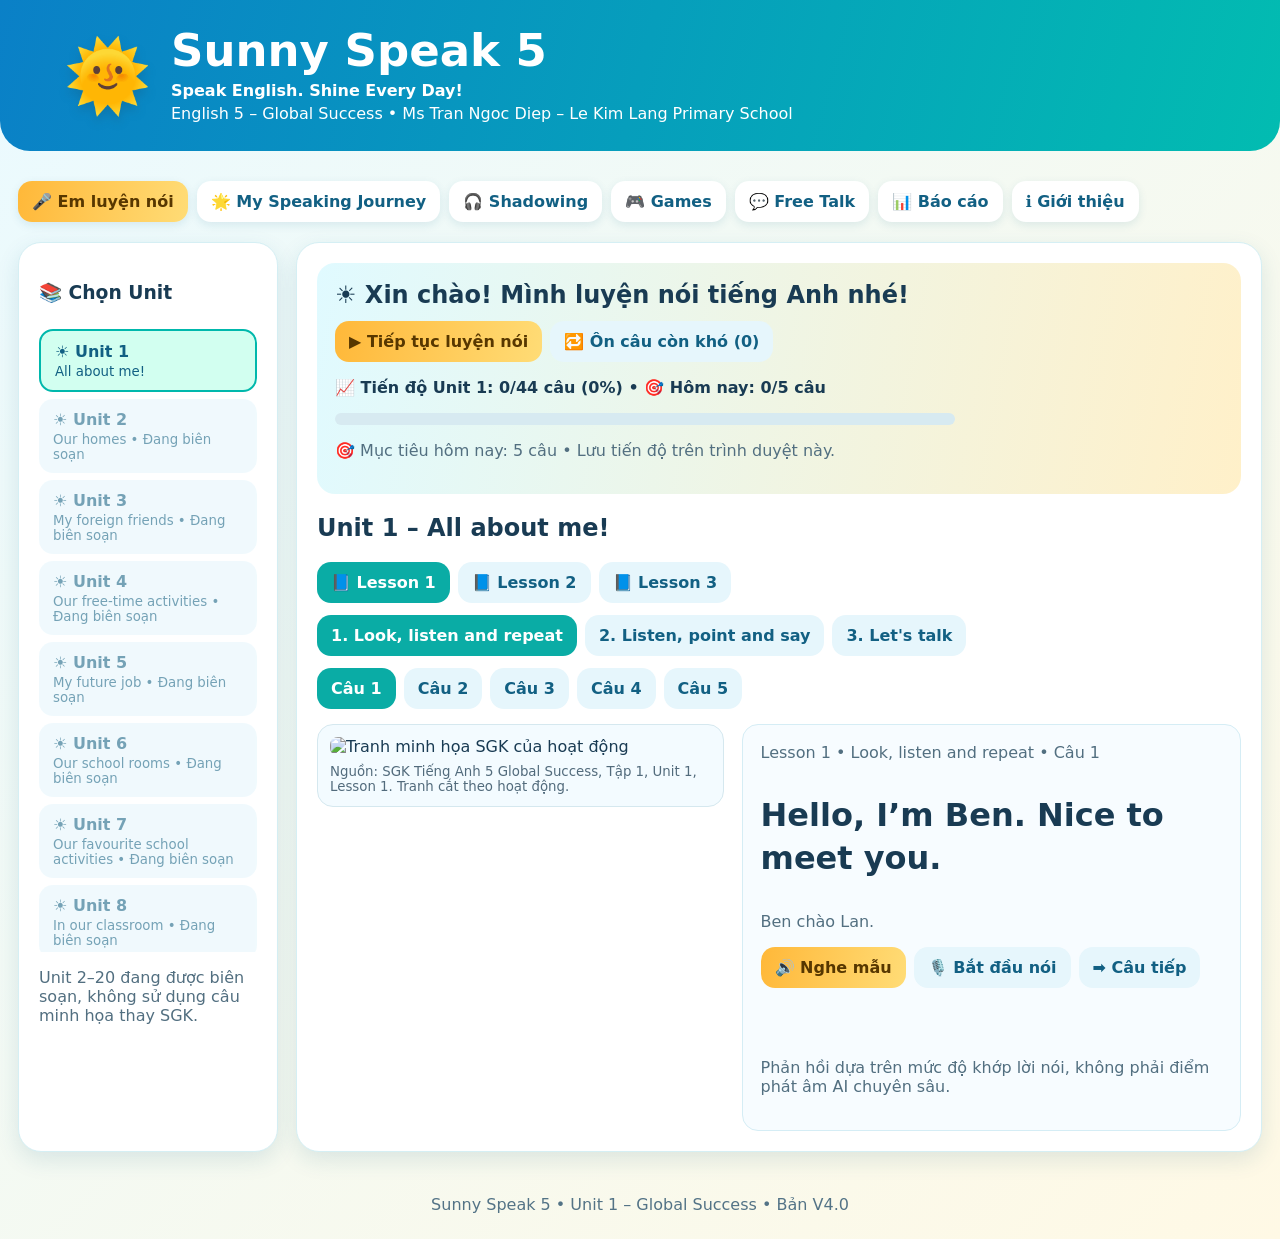
==== index.html @ aa247ea3 "Add files via upload" ====
<!doctype html><html lang="vi"><head><meta charset="utf-8"><meta name="viewport" content="width=device-width,initial-scale=1"><title>Sunny Speak 5 | Global Success – Unit 1</title><style>
:root{--navy:#103c63;--blue:#0d89c8;--teal:#0bbcae;--yellow:#ffca4d}*{box-sizing:border-box}body{margin:0;font:16px system-ui,'Segoe UI',sans-serif;color:#193b53;background:linear-gradient(135deg,#eafaff,#fff9e5)}header{background:linear-gradient(105deg,#0a80c7,#02bcb1);color:white;padding:24px max(20px,5vw);display:flex;align-items:center;gap:20px;border-radius:0 0 30px 30px}header h1{font-size:clamp(27px,4vw,45px);margin:0}header p{margin:4px 0}.sun{font-size:70px;filter:drop-shadow(0 6px 5px #12618b66)}.wrap{max-width:1360px;margin:auto;padding:18px}nav{display:flex;flex-wrap:wrap;gap:9px;margin:12px 0 20px}button{border:0;cursor:pointer;font:inherit;font-weight:700;border-radius:14px;padding:11px 14px;background:#e6f6fc;color:#126083}button:hover{filter:brightness(.96)}button:focus-visible{outline:3px solid #ffb72c}nav button{background:white;box-shadow:0 3px 10px #13688d1c}button.active,.primary{background:linear-gradient(100deg,#ffb839,#ffdc76);color:#573700}.layout{display:grid;grid-template-columns:260px minmax(0,1fr);gap:18px}.card{background:#fff;border:1px solid #d5eff4;border-radius:23px;padding:20px;box-shadow:0 8px 22px #145d8020}.units{max-height:70vh;overflow:auto}.unit{display:block;width:100%;text-align:left;margin:7px 0}.unit.selected{background:#d2fff0;border:2px solid #00b8ac}.unit.locked{opacity:.58;cursor:not-allowed}.unit small{display:block;font-weight:400;margin-top:3px}.banner{padding:18px;background:linear-gradient(100deg,#e0faff,#fff0c9);border-radius:18px}.banner h2{margin:0 0 6px}.row{display:flex;flex-wrap:wrap;gap:8px;margin:12px 0}.selected-btn{background:#0aaca5;color:white}.progress{height:12px;border-radius:50px;background:#d7eaf1;overflow:hidden;max-width:620px}.progress div{height:100%;background:linear-gradient(90deg,#10bfb0,#ffc64e);width:0}.learning{display:grid;grid-template-columns:minmax(260px,44%) 1fr;gap:18px;margin-top:15px}.art{background:#f3fbff;border:1px solid #d5e8ef;border-radius:16px;padding:12px;align-self:start}.art img{width:100%;height:auto;display:block;border-radius:8px}.art small{display:block;margin-top:8px;color:#526b7c}.exercise{background:#f7fcff;border:1px solid #d5edf5;border-radius:16px;padding:18px}.phrase{font-size:clamp(22px,2.5vw,32px);font-weight:800;line-height:1.35}.muted{color:#526f80}.hide{display:none!important}.feedback{min-height:42px;margin:12px 0;font-weight:700}.notice{padding:12px;background:#fff5da;border-radius:12px;margin:14px 0}.stat{font-weight:700}footer{text-align:center;padding:25px;color:#537386}@media(max-width:850px){.layout,.learning{grid-template-columns:1fr}.units{max-height:180px}header{padding:18px}.sun{font-size:48px}}
</style></head><body><header><div class="sun" aria-label="Sunny">🌞</div><div><h1>Sunny Speak 5</h1><p><b>Speak English. Shine Every Day!</b></p><p>English 5 – Global Success • Ms Tran Ngoc Diep – Le Kim Lang Primary School</p></div></header><div class="wrap"><nav id="nav"><button data-tab="practice" class="active">🎤 Em luyện nói</button><button data-tab="journey">🌟 My Speaking Journey</button><button data-tab="shadow">🎧 Shadowing</button><button data-tab="games">🎮 Games</button><button data-tab="talk">💬 Free Talk</button><button data-tab="report">📊 Báo cáo</button><button data-tab="about">ℹ️ Giới thiệu</button></nav><div class="layout"><aside class="card"><h3>📚 Chọn Unit</h3><div id="units" class="units"></div><p class="muted">Unit 2–20 đang được biên soạn, không sử dụng câu minh họa thay SGK.</p></aside><main class="card"><section id="practice"><div class="banner"><h2>☀️ Xin chào! Mình luyện nói tiếng Anh nhé!</h2><div class="row"><button class="primary" id="resume">▶ Tiếp tục luyện nói</button><button id="hard">🔁 Ôn câu còn khó (<span id="hardCount">0</span>)</button></div><p class="stat" id="stats"></p><div class="progress"><div id="bar"></div></div><p class="muted">🎯 Mục tiêu hôm nay: 5 câu • Lưu tiến độ trên trình duyệt này.</p></div><h2>Unit 1 – All about me!</h2><div id="lessons" class="row"></div><div id="activities" class="row"></div><div id="questions" class="row"></div><div class="learning"><div class="art"><img id="art" alt="Tranh minh họa SGK của hoạt động"/><small id="source"></small></div><div class="exercise"><div class="muted" id="tag"></div><p class="phrase" id="phrase"></p><p class="muted" id="hint"></p><div class="row"><button class="primary" id="listen">🔊 Nghe mẫu</button><button id="record">🎙️ Bắt đầu nói</button><button id="next">➡️ Câu tiếp</button></div><div id="heard" class="muted" aria-live="polite"></div><div id="feedback" class="feedback" aria-live="polite"></div><p class="muted">Phản hồi dựa trên mức độ khớp lời nói, không phải điểm phát âm AI chuyên sâu.</p></div></div></section><section id="journey" class="hide"><h2>🌟 My Speaking Journey</h2><p id="journeyText"></p><button id="reset">Xóa tiến độ trên thiết bị</button></section><section id="shadow" class="hide"><h2>🎧 Shadowing – Unit 1</h2><p>Nghe rồi nói theo câu đang chọn trong phần Em luyện nói.</p><p class="phrase" id="shadowPhrase"></p><button class="primary" id="shadowListen">🔊 Nghe</button> <button id="shadowRecord">🎙️ Nói theo</button><p id="shadowFeedback"></p></section><section id="games" class="hide"><h2>🎮 Sunny Quiz – Unit 1</h2><p>Nghe và chọn câu phù hợp.</p><button class="primary" id="gameListen">🔊 Nghe câu</button><div id="options" class="row"></div><p id="gameFeedback"></p><button id="gameNext">Câu khác</button></section><section id="talk" class="hide"><h2>💬 Free Talk – Unit 1</h2><p class="phrase" id="talkQuestion"></p><button class="primary" id="talkListen">🔊 Nghe câu hỏi</button> <button id="talkRecord">🎙️ Trả lời</button> <button id="talkNext">➡️ Câu khác</button><p id="talkFeedback"></p><p class="muted">Luyện hội thoại theo câu hỏi cố định, không phải chatbot AI.</p></section><section id="report" class="hide"><h2>📊 Báo cáo</h2><p id="reportText"></p><button class="primary" id="export">⬇️ Xuất CSV</button></section><section id="about" class="hide"><h2>☀️ Giới thiệu SUNNY SPEAK 5</h2><p><b>Speak English. Shine Every Day!</b></p><p>Website hỗ trợ học sinh lớp 5 luyện nghe và nói tiếng Anh, dựa trên SGK Tiếng Anh 5 – Global Success.</p><p><b>Created by:</b> Ms Tran Ngoc Diep<br><b>School:</b> Le Kim Lang Primary School</p><p>Hướng dẫn: Chọn Lesson → hoạt động → câu → nghe mẫu → nhấn micro → luyện lại.</p><p>Không cần đăng nhập. Tiến độ lưu cục bộ trên thiết bị, không tự đồng bộ.</p><div class="notice">V4.0: Hoàn thiện nội dung và tranh Unit 1. Unit 2–20 sẽ được bổ sung sau khi kiểm tra nội dung.</div></section></main></div></div><footer>Sunny Speak 5 • Unit 1 – Global Success • Bản V4.0</footer><script src="data.js"></script><script>
const $=id=>document.getElementById(id);let lesson=1,act=0,q=0,tab='practice',gameIndex=0,talkIndex=0;const store='sunny_v4_unit1';let done={},hard={};try{done=JSON.parse(localStorage.getItem(store+'_done')||'{}');hard=JSON.parse(localStorage.getItem(store+'_hard')||'{}')}catch{}const all=Object.values(LESSONS).flatMap(x=>x.flatMap(a=>a.items));const total=all.length;const key=()=>`${lesson}-${act}-${q}`;const activity=()=>LESSONS[lesson][act];const item=()=>activity().items[q];function persist(){localStorage.setItem(store+'_done',JSON.stringify(done));localStorage.setItem(store+'_hard',JSON.stringify(hard));stats()}function stats(){let n=Object.keys(done).length;let today=new Date().toDateString();let daily=Object.values(done).filter(v=>new Date(v.date).toDateString()===today).length;$('stats').textContent=`📈 Tiến độ Unit 1: ${n}/${total} câu (${Math.round(100*n/total)}%) • 🎯 Hôm nay: ${daily}/5 câu`;$('bar').style.width=(100*n/total)+'%';$('hardCount').textContent=Object.keys(hard).length;$('journeyText').textContent=`Đã hoàn thành ${n}/${total} câu. ${Object.keys(hard).length} câu cần ôn.`;$('reportText').textContent=`Unit 1: ${n} câu đã đạt. Dữ liệu lưu trên trình duyệt này.`}function render(){let a=activity();$('lessons').innerHTML=[1,2,3].map(i=>`<button class="${i===lesson?'selected-btn':''}" data-l="${i}">📘 Lesson ${i}</button>`).join('');document.querySelectorAll('[data-l]').forEach(b=>b.onclick=()=>{lesson=+b.dataset.l;act=0;q=0;render()});$('activities').innerHTML=LESSONS[lesson].map((a,i)=>`<button class="${i===act?'selected-btn':''}" data-a="${i}">${i+1}. ${a.name}</button>`).join('');document.querySelectorAll('[data-a]').forEach(b=>b.onclick=()=>{act=+b.dataset.a;q=0;render()});$('questions').innerHTML=a.items.map((v,i)=>`<button class="${i===q?'selected-btn':''}" data-q="${i}">${done[`${lesson}-${act}-${i}`]?'⭐ ':''}Câu ${i+1}</button>`).join('');document.querySelectorAll('[data-q]').forEach(b=>b.onclick=()=>{q=+b.dataset.q;render()});$('art').src='assets/'+a.image;$('source').textContent=`Nguồn: SGK Tiếng Anh 5 Global Success, Tập 1, Unit 1, Lesson ${lesson}. Tranh cắt theo hoạt động.`;$('tag').textContent=`Lesson ${lesson} • ${a.name} • Câu ${q+1}`;$('phrase').textContent=item().text;$('hint').textContent=item().hint;$('heard').textContent='';$('feedback').textContent='';$('shadowPhrase').textContent=item().text;localStorage.setItem(store+'_last',key());stats()}function speak(t){if(!window.speechSynthesis){alert('Trình duyệt chưa hỗ trợ đọc tiếng Anh.');return}speechSynthesis.cancel();let u=new SpeechSynthesisUtterance(t);u.lang='en-US';u.rate=.85;speechSynthesis.speak(u)}function norm(t){return t.toLowerCase().replace(/[^a-z0-9\s]/g,'').replace(/\s+/g,' ').trim()}function recognize(expected,target,cb){let API=window.SpeechRecognition||window.webkitSpeechRecognition;if(!API){$(target).textContent='Trình duyệt chưa hỗ trợ micro nhận diện. Thử Chrome hoặc Edge.';return}let r=new API();r.lang='en-US';r.interimResults=false;$(target).textContent='🎙️ Sunny đang nghe...';r.onresult=e=>{let said=e.results[0][0].transcript;$(target).textContent='Em nói: '+said;let a=norm(expected).split(' ').filter(Boolean),b=norm(said).split(' ').filter(Boolean);let pool=[...b],match=0;for(let w of a){let idx=pool.indexOf(w);if(idx>=0){match++;pool.splice(idx,1)}}let score=a.length?Math.round(100*match/a.length):0;cb(score,said)};r.onerror=e=>$(target).textContent='Micro: '+e.error+' – kiểm tra quyền truy cập và thử lại.';try{r.start()}catch(e){$(target).textContent=e.message}}$('listen').onclick=()=>speak(item().text);$('record').onclick=()=>recognize(item().text,'heard',(score,said)=>{let k=key();if(score>=80){done[k]={lesson,activity:activity().name,question:q+1,text:item().text,spoken:said,date:new Date().toISOString()};delete hard[k];$('feedback').textContent=`🌟 Excellent! Mức khớp từ ước tính: ${score}%.`}else{hard[k]={lesson,act,q};$('feedback').textContent=`💛 Good try! Mức khớp từ ước tính: ${score}%. Hãy nghe và luyện lại.`}persist()});$('next').onclick=()=>{q=(q+1)%activity().items.length;render()};$('resume').onclick=()=>{let s=(localStorage.getItem(store+'_last')||'1-0-0').split('-').map(Number);[lesson,act,q]=s;render();$('phrase').scrollIntoView({behavior:'smooth',block:'center'})};$('hard').onclick=()=>{let x=Object.values(hard)[0];if(!x){alert('Chưa có câu cần ôn.');return}[lesson,act,q]=[x.lesson,x.act,x.q];render()};$('shadowListen').onclick=()=>speak(item().text);$('shadowRecord').onclick=()=>recognize(item().text,'shadowFeedback',s=>$('shadowFeedback').textContent=`Mức khớp từ: ${s}%`);function gameRender(){let base=all.filter(x=>!x.text.includes('...'));let correct=base[gameIndex%base.length].text;let choices=[correct,base[(gameIndex+7)%base.length].text,base[(gameIndex+13)%base.length].text].sort((a,b)=>a.localeCompare(b));$('options').innerHTML=choices.map(s=>`<button data-option="${encodeURIComponent(s)}">${s}</button>`).join('');document.querySelectorAll('[data-option]').forEach(b=>b.onclick=()=>{$('gameFeedback').textContent=decodeURIComponent(b.dataset.option)===correct?'🌟 Correct!':'💛 Try again!'});$('gameListen').onclick=()=>speak(correct);$('gameFeedback').textContent=''}$('gameNext').onclick=()=>{gameIndex++;gameRender()};let prompts=['Can you tell me about yourself?','What’s your favourite sport?','What’s your favourite colour?','What’s your favourite animal?','What’s your favourite food?'];function talkRender(){$('talkQuestion').textContent=prompts[talkIndex%prompts.length];$('talkFeedback').textContent=''}$('talkListen').onclick=()=>speak($('talkQuestion').textContent);$('talkRecord').onclick=()=>recognize('','talkFeedback',(_,said)=>$('talkFeedback').textContent='🌞 Sunny heard: '+said);$('talkNext').onclick=()=>{talkIndex++;talkRender()};$('reset').onclick=()=>{if(confirm('Xóa tiến độ Unit 1 trên thiết bị?')){done={};hard={};persist();render()}};$('export').onclick=()=>{let rows=[['Lesson','Activity','Question','Sentence','Spoken','Time'],...Object.values(done).map(x=>[x.lesson,x.activity,x.question,x.text,x.spoken,x.date])];let csv='﻿'+rows.map(r=>r.map(v=>'"'+String(v).replace(/"/g,'""')+'"').join(',')).join('\r\n');let url=URL.createObjectURL(new Blob([csv],{type:'text/csv;charset=utf-8'}));let a=document.createElement('a');a.href=url;a.download='Sunny-Speak-Unit1.csv';a.click();setTimeout(()=>URL.revokeObjectURL(url),1000)};document.querySelectorAll('[data-tab]').forEach(b=>b.onclick=()=>{document.querySelectorAll('[data-tab]').forEach(x=>x.classList.toggle('active',x===b));document.querySelectorAll('main section').forEach(s=>s.classList.toggle('hide',s.id!==b.dataset.tab));if(b.dataset.tab==='games')gameRender();if(b.dataset.tab==='talk')talkRender();stats()});$('units').innerHTML=['All about me!','Our homes','My foreign friends','Our free-time activities','My future job','Our school rooms','Our favourite school activities','In our classroom','Our outdoor activities','Our school trip','Unit 11','Unit 12','Unit 13','Unit 14','Unit 15','Unit 16','Unit 17','Unit 18','Unit 19','Unit 20'].map((s,i)=>`<button class="unit ${i===0?'selected':'locked'}" ${i===0?'':'disabled'}>☀️ Unit ${i+1}<small>${s}${i===0?'':' • Đang biên soạn'}</small></button>`).join('');render();gameRender();talkRender();
</script></body></html>
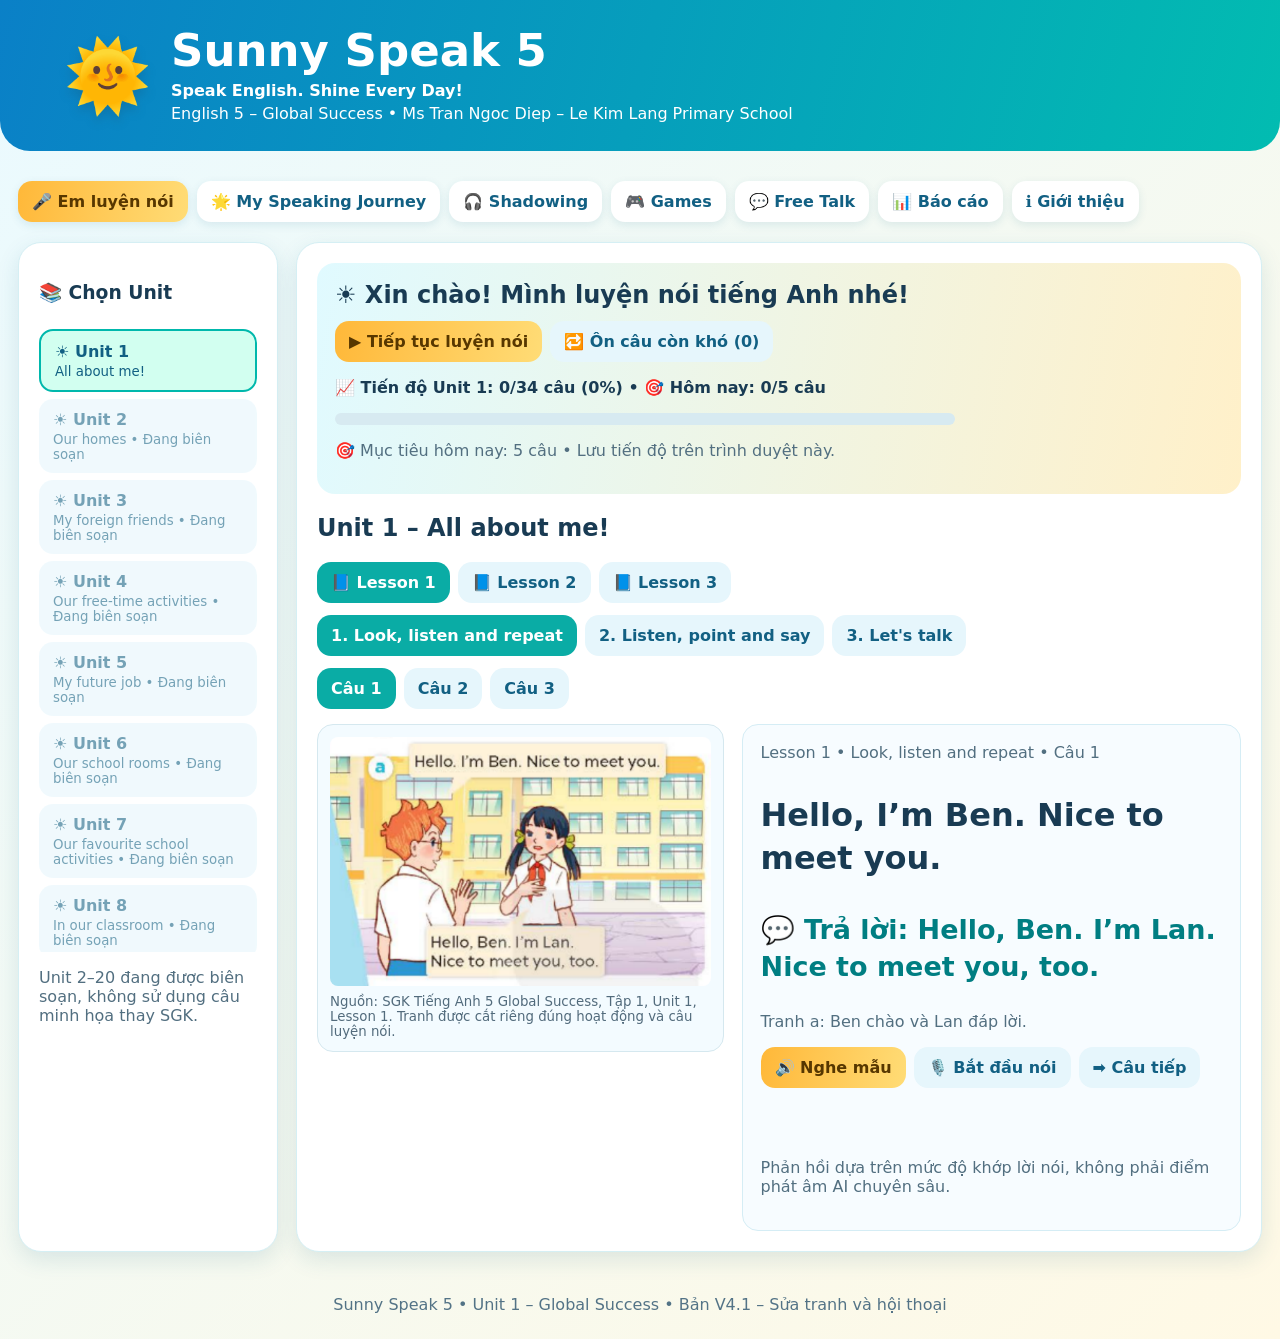
==== commit ce5eb02a: "Add files via upload" ====
--- a/index.html
+++ b/index.html
@@ -1,5 +1,5 @@
 <!doctype html><html lang="vi"><head><meta charset="utf-8"><meta name="viewport" content="width=device-width,initial-scale=1"><title>Sunny Speak 5 | Global Success – Unit 1</title><style>
 :root{--navy:#103c63;--blue:#0d89c8;--teal:#0bbcae;--yellow:#ffca4d}*{box-sizing:border-box}body{margin:0;font:16px system-ui,'Segoe UI',sans-serif;color:#193b53;background:linear-gradient(135deg,#eafaff,#fff9e5)}header{background:linear-gradient(105deg,#0a80c7,#02bcb1);color:white;padding:24px max(20px,5vw);display:flex;align-items:center;gap:20px;border-radius:0 0 30px 30px}header h1{font-size:clamp(27px,4vw,45px);margin:0}header p{margin:4px 0}.sun{font-size:70px;filter:drop-shadow(0 6px 5px #12618b66)}.wrap{max-width:1360px;margin:auto;padding:18px}nav{display:flex;flex-wrap:wrap;gap:9px;margin:12px 0 20px}button{border:0;cursor:pointer;font:inherit;font-weight:700;border-radius:14px;padding:11px 14px;background:#e6f6fc;color:#126083}button:hover{filter:brightness(.96)}button:focus-visible{outline:3px solid #ffb72c}nav button{background:white;box-shadow:0 3px 10px #13688d1c}button.active,.primary{background:linear-gradient(100deg,#ffb839,#ffdc76);color:#573700}.layout{display:grid;grid-template-columns:260px minmax(0,1fr);gap:18px}.card{background:#fff;border:1px solid #d5eff4;border-radius:23px;padding:20px;box-shadow:0 8px 22px #145d8020}.units{max-height:70vh;overflow:auto}.unit{display:block;width:100%;text-align:left;margin:7px 0}.unit.selected{background:#d2fff0;border:2px solid #00b8ac}.unit.locked{opacity:.58;cursor:not-allowed}.unit small{display:block;font-weight:400;margin-top:3px}.banner{padding:18px;background:linear-gradient(100deg,#e0faff,#fff0c9);border-radius:18px}.banner h2{margin:0 0 6px}.row{display:flex;flex-wrap:wrap;gap:8px;margin:12px 0}.selected-btn{background:#0aaca5;color:white}.progress{height:12px;border-radius:50px;background:#d7eaf1;overflow:hidden;max-width:620px}.progress div{height:100%;background:linear-gradient(90deg,#10bfb0,#ffc64e);width:0}.learning{display:grid;grid-template-columns:minmax(260px,44%) 1fr;gap:18px;margin-top:15px}.art{background:#f3fbff;border:1px solid #d5e8ef;border-radius:16px;padding:12px;align-self:start}.art img{width:100%;height:auto;display:block;border-radius:8px}.art small{display:block;margin-top:8px;color:#526b7c}.exercise{background:#f7fcff;border:1px solid #d5edf5;border-radius:16px;padding:18px}.phrase{font-size:clamp(22px,2.5vw,32px);font-weight:800;line-height:1.35}.muted{color:#526f80}.hide{display:none!important}.feedback{min-height:42px;margin:12px 0;font-weight:700}.notice{padding:12px;background:#fff5da;border-radius:12px;margin:14px 0}.stat{font-weight:700}footer{text-align:center;padding:25px;color:#537386}@media(max-width:850px){.layout,.learning{grid-template-columns:1fr}.units{max-height:180px}header{padding:18px}.sun{font-size:48px}}
-</style></head><body><header><div class="sun" aria-label="Sunny">🌞</div><div><h1>Sunny Speak 5</h1><p><b>Speak English. Shine Every Day!</b></p><p>English 5 – Global Success • Ms Tran Ngoc Diep – Le Kim Lang Primary School</p></div></header><div class="wrap"><nav id="nav"><button data-tab="practice" class="active">🎤 Em luyện nói</button><button data-tab="journey">🌟 My Speaking Journey</button><button data-tab="shadow">🎧 Shadowing</button><button data-tab="games">🎮 Games</button><button data-tab="talk">💬 Free Talk</button><button data-tab="report">📊 Báo cáo</button><button data-tab="about">ℹ️ Giới thiệu</button></nav><div class="layout"><aside class="card"><h3>📚 Chọn Unit</h3><div id="units" class="units"></div><p class="muted">Unit 2–20 đang được biên soạn, không sử dụng câu minh họa thay SGK.</p></aside><main class="card"><section id="practice"><div class="banner"><h2>☀️ Xin chào! Mình luyện nói tiếng Anh nhé!</h2><div class="row"><button class="primary" id="resume">▶ Tiếp tục luyện nói</button><button id="hard">🔁 Ôn câu còn khó (<span id="hardCount">0</span>)</button></div><p class="stat" id="stats"></p><div class="progress"><div id="bar"></div></div><p class="muted">🎯 Mục tiêu hôm nay: 5 câu • Lưu tiến độ trên trình duyệt này.</p></div><h2>Unit 1 – All about me!</h2><div id="lessons" class="row"></div><div id="activities" class="row"></div><div id="questions" class="row"></div><div class="learning"><div class="art"><img id="art" alt="Tranh minh họa SGK của hoạt động"/><small id="source"></small></div><div class="exercise"><div class="muted" id="tag"></div><p class="phrase" id="phrase"></p><p class="muted" id="hint"></p><div class="row"><button class="primary" id="listen">🔊 Nghe mẫu</button><button id="record">🎙️ Bắt đầu nói</button><button id="next">➡️ Câu tiếp</button></div><div id="heard" class="muted" aria-live="polite"></div><div id="feedback" class="feedback" aria-live="polite"></div><p class="muted">Phản hồi dựa trên mức độ khớp lời nói, không phải điểm phát âm AI chuyên sâu.</p></div></div></section><section id="journey" class="hide"><h2>🌟 My Speaking Journey</h2><p id="journeyText"></p><button id="reset">Xóa tiến độ trên thiết bị</button></section><section id="shadow" class="hide"><h2>🎧 Shadowing – Unit 1</h2><p>Nghe rồi nói theo câu đang chọn trong phần Em luyện nói.</p><p class="phrase" id="shadowPhrase"></p><button class="primary" id="shadowListen">🔊 Nghe</button> <button id="shadowRecord">🎙️ Nói theo</button><p id="shadowFeedback"></p></section><section id="games" class="hide"><h2>🎮 Sunny Quiz – Unit 1</h2><p>Nghe và chọn câu phù hợp.</p><button class="primary" id="gameListen">🔊 Nghe câu</button><div id="options" class="row"></div><p id="gameFeedback"></p><button id="gameNext">Câu khác</button></section><section id="talk" class="hide"><h2>💬 Free Talk – Unit 1</h2><p class="phrase" id="talkQuestion"></p><button class="primary" id="talkListen">🔊 Nghe câu hỏi</button> <button id="talkRecord">🎙️ Trả lời</button> <button id="talkNext">➡️ Câu khác</button><p id="talkFeedback"></p><p class="muted">Luyện hội thoại theo câu hỏi cố định, không phải chatbot AI.</p></section><section id="report" class="hide"><h2>📊 Báo cáo</h2><p id="reportText"></p><button class="primary" id="export">⬇️ Xuất CSV</button></section><section id="about" class="hide"><h2>☀️ Giới thiệu SUNNY SPEAK 5</h2><p><b>Speak English. Shine Every Day!</b></p><p>Website hỗ trợ học sinh lớp 5 luyện nghe và nói tiếng Anh, dựa trên SGK Tiếng Anh 5 – Global Success.</p><p><b>Created by:</b> Ms Tran Ngoc Diep<br><b>School:</b> Le Kim Lang Primary School</p><p>Hướng dẫn: Chọn Lesson → hoạt động → câu → nghe mẫu → nhấn micro → luyện lại.</p><p>Không cần đăng nhập. Tiến độ lưu cục bộ trên thiết bị, không tự đồng bộ.</p><div class="notice">V4.0: Hoàn thiện nội dung và tranh Unit 1. Unit 2–20 sẽ được bổ sung sau khi kiểm tra nội dung.</div></section></main></div></div><footer>Sunny Speak 5 • Unit 1 – Global Success • Bản V4.0</footer><script src="data.js"></script><script>
-const $=id=>document.getElementById(id);let lesson=1,act=0,q=0,tab='practice',gameIndex=0,talkIndex=0;const store='sunny_v4_unit1';let done={},hard={};try{done=JSON.parse(localStorage.getItem(store+'_done')||'{}');hard=JSON.parse(localStorage.getItem(store+'_hard')||'{}')}catch{}const all=Object.values(LESSONS).flatMap(x=>x.flatMap(a=>a.items));const total=all.length;const key=()=>`${lesson}-${act}-${q}`;const activity=()=>LESSONS[lesson][act];const item=()=>activity().items[q];function persist(){localStorage.setItem(store+'_done',JSON.stringify(done));localStorage.setItem(store+'_hard',JSON.stringify(hard));stats()}function stats(){let n=Object.keys(done).length;let today=new Date().toDateString();let daily=Object.values(done).filter(v=>new Date(v.date).toDateString()===today).length;$('stats').textContent=`📈 Tiến độ Unit 1: ${n}/${total} câu (${Math.round(100*n/total)}%) • 🎯 Hôm nay: ${daily}/5 câu`;$('bar').style.width=(100*n/total)+'%';$('hardCount').textContent=Object.keys(hard).length;$('journeyText').textContent=`Đã hoàn thành ${n}/${total} câu. ${Object.keys(hard).length} câu cần ôn.`;$('reportText').textContent=`Unit 1: ${n} câu đã đạt. Dữ liệu lưu trên trình duyệt này.`}function render(){let a=activity();$('lessons').innerHTML=[1,2,3].map(i=>`<button class="${i===lesson?'selected-btn':''}" data-l="${i}">📘 Lesson ${i}</button>`).join('');document.querySelectorAll('[data-l]').forEach(b=>b.onclick=()=>{lesson=+b.dataset.l;act=0;q=0;render()});$('activities').innerHTML=LESSONS[lesson].map((a,i)=>`<button class="${i===act?'selected-btn':''}" data-a="${i}">${i+1}. ${a.name}</button>`).join('');document.querySelectorAll('[data-a]').forEach(b=>b.onclick=()=>{act=+b.dataset.a;q=0;render()});$('questions').innerHTML=a.items.map((v,i)=>`<button class="${i===q?'selected-btn':''}" data-q="${i}">${done[`${lesson}-${act}-${i}`]?'⭐ ':''}Câu ${i+1}</button>`).join('');document.querySelectorAll('[data-q]').forEach(b=>b.onclick=()=>{q=+b.dataset.q;render()});$('art').src='assets/'+a.image;$('source').textContent=`Nguồn: SGK Tiếng Anh 5 Global Success, Tập 1, Unit 1, Lesson ${lesson}. Tranh cắt theo hoạt động.`;$('tag').textContent=`Lesson ${lesson} • ${a.name} • Câu ${q+1}`;$('phrase').textContent=item().text;$('hint').textContent=item().hint;$('heard').textContent='';$('feedback').textContent='';$('shadowPhrase').textContent=item().text;localStorage.setItem(store+'_last',key());stats()}function speak(t){if(!window.speechSynthesis){alert('Trình duyệt chưa hỗ trợ đọc tiếng Anh.');return}speechSynthesis.cancel();let u=new SpeechSynthesisUtterance(t);u.lang='en-US';u.rate=.85;speechSynthesis.speak(u)}function norm(t){return t.toLowerCase().replace(/[^a-z0-9\s]/g,'').replace(/\s+/g,' ').trim()}function recognize(expected,target,cb){let API=window.SpeechRecognition||window.webkitSpeechRecognition;if(!API){$(target).textContent='Trình duyệt chưa hỗ trợ micro nhận diện. Thử Chrome hoặc Edge.';return}let r=new API();r.lang='en-US';r.interimResults=false;$(target).textContent='🎙️ Sunny đang nghe...';r.onresult=e=>{let said=e.results[0][0].transcript;$(target).textContent='Em nói: '+said;let a=norm(expected).split(' ').filter(Boolean),b=norm(said).split(' ').filter(Boolean);let pool=[...b],match=0;for(let w of a){let idx=pool.indexOf(w);if(idx>=0){match++;pool.splice(idx,1)}}let score=a.length?Math.round(100*match/a.length):0;cb(score,said)};r.onerror=e=>$(target).textContent='Micro: '+e.error+' – kiểm tra quyền truy cập và thử lại.';try{r.start()}catch(e){$(target).textContent=e.message}}$('listen').onclick=()=>speak(item().text);$('record').onclick=()=>recognize(item().text,'heard',(score,said)=>{let k=key();if(score>=80){done[k]={lesson,activity:activity().name,question:q+1,text:item().text,spoken:said,date:new Date().toISOString()};delete hard[k];$('feedback').textContent=`🌟 Excellent! Mức khớp từ ước tính: ${score}%.`}else{hard[k]={lesson,act,q};$('feedback').textContent=`💛 Good try! Mức khớp từ ước tính: ${score}%. Hãy nghe và luyện lại.`}persist()});$('next').onclick=()=>{q=(q+1)%activity().items.length;render()};$('resume').onclick=()=>{let s=(localStorage.getItem(store+'_last')||'1-0-0').split('-').map(Number);[lesson,act,q]=s;render();$('phrase').scrollIntoView({behavior:'smooth',block:'center'})};$('hard').onclick=()=>{let x=Object.values(hard)[0];if(!x){alert('Chưa có câu cần ôn.');return}[lesson,act,q]=[x.lesson,x.act,x.q];render()};$('shadowListen').onclick=()=>speak(item().text);$('shadowRecord').onclick=()=>recognize(item().text,'shadowFeedback',s=>$('shadowFeedback').textContent=`Mức khớp từ: ${s}%`);function gameRender(){let base=all.filter(x=>!x.text.includes('...'));let correct=base[gameIndex%base.length].text;let choices=[correct,base[(gameIndex+7)%base.length].text,base[(gameIndex+13)%base.length].text].sort((a,b)=>a.localeCompare(b));$('options').innerHTML=choices.map(s=>`<button data-option="${encodeURIComponent(s)}">${s}</button>`).join('');document.querySelectorAll('[data-option]').forEach(b=>b.onclick=()=>{$('gameFeedback').textContent=decodeURIComponent(b.dataset.option)===correct?'🌟 Correct!':'💛 Try again!'});$('gameListen').onclick=()=>speak(correct);$('gameFeedback').textContent=''}$('gameNext').onclick=()=>{gameIndex++;gameRender()};let prompts=['Can you tell me about yourself?','What’s your favourite sport?','What’s your favourite colour?','What’s your favourite animal?','What’s your favourite food?'];function talkRender(){$('talkQuestion').textContent=prompts[talkIndex%prompts.length];$('talkFeedback').textContent=''}$('talkListen').onclick=()=>speak($('talkQuestion').textContent);$('talkRecord').onclick=()=>recognize('','talkFeedback',(_,said)=>$('talkFeedback').textContent='🌞 Sunny heard: '+said);$('talkNext').onclick=()=>{talkIndex++;talkRender()};$('reset').onclick=()=>{if(confirm('Xóa tiến độ Unit 1 trên thiết bị?')){done={};hard={};persist();render()}};$('export').onclick=()=>{let rows=[['Lesson','Activity','Question','Sentence','Spoken','Time'],...Object.values(done).map(x=>[x.lesson,x.activity,x.question,x.text,x.spoken,x.date])];let csv='﻿'+rows.map(r=>r.map(v=>'"'+String(v).replace(/"/g,'""')+'"').join(',')).join('\r\n');let url=URL.createObjectURL(new Blob([csv],{type:'text/csv;charset=utf-8'}));let a=document.createElement('a');a.href=url;a.download='Sunny-Speak-Unit1.csv';a.click();setTimeout(()=>URL.revokeObjectURL(url),1000)};document.querySelectorAll('[data-tab]').forEach(b=>b.onclick=()=>{document.querySelectorAll('[data-tab]').forEach(x=>x.classList.toggle('active',x===b));document.querySelectorAll('main section').forEach(s=>s.classList.toggle('hide',s.id!==b.dataset.tab));if(b.dataset.tab==='games')gameRender();if(b.dataset.tab==='talk')talkRender();stats()});$('units').innerHTML=['All about me!','Our homes','My foreign friends','Our free-time activities','My future job','Our school rooms','Our favourite school activities','In our classroom','Our outdoor activities','Our school trip','Unit 11','Unit 12','Unit 13','Unit 14','Unit 15','Unit 16','Unit 17','Unit 18','Unit 19','Unit 20'].map((s,i)=>`<button class="unit ${i===0?'selected':'locked'}" ${i===0?'':'disabled'}>☀️ Unit ${i+1}<small>${s}${i===0?'':' • Đang biên soạn'}</small></button>`).join('');render();gameRender();talkRender();
+</style></head><body><header><div class="sun" aria-label="Sunny">🌞</div><div><h1>Sunny Speak 5</h1><p><b>Speak English. Shine Every Day!</b></p><p>English 5 – Global Success • Ms Tran Ngoc Diep – Le Kim Lang Primary School</p></div></header><div class="wrap"><nav id="nav"><button data-tab="practice" class="active">🎤 Em luyện nói</button><button data-tab="journey">🌟 My Speaking Journey</button><button data-tab="shadow">🎧 Shadowing</button><button data-tab="games">🎮 Games</button><button data-tab="talk">💬 Free Talk</button><button data-tab="report">📊 Báo cáo</button><button data-tab="about">ℹ️ Giới thiệu</button></nav><div class="layout"><aside class="card"><h3>📚 Chọn Unit</h3><div id="units" class="units"></div><p class="muted">Unit 2–20 đang được biên soạn, không sử dụng câu minh họa thay SGK.</p></aside><main class="card"><section id="practice"><div class="banner"><h2>☀️ Xin chào! Mình luyện nói tiếng Anh nhé!</h2><div class="row"><button class="primary" id="resume">▶ Tiếp tục luyện nói</button><button id="hard">🔁 Ôn câu còn khó (<span id="hardCount">0</span>)</button></div><p class="stat" id="stats"></p><div class="progress"><div id="bar"></div></div><p class="muted">🎯 Mục tiêu hôm nay: 5 câu • Lưu tiến độ trên trình duyệt này.</p></div><h2>Unit 1 – All about me!</h2><div id="lessons" class="row"></div><div id="activities" class="row"></div><div id="questions" class="row"></div><div class="learning"><div class="art"><img id="art" alt="Tranh minh họa SGK của hoạt động"/><small id="source"></small></div><div class="exercise"><div class="muted" id="tag"></div><p class="phrase" id="phrase"></p><p class="phrase" id="answer" style="color:#007e82;font-size:clamp(20px,2.2vw,27px)"></p><p class="muted" id="hint"></p><div class="row"><button class="primary" id="listen">🔊 Nghe mẫu</button><button id="record">🎙️ Bắt đầu nói</button><button id="next">➡️ Câu tiếp</button></div><div id="heard" class="muted" aria-live="polite"></div><div id="feedback" class="feedback" aria-live="polite"></div><p class="muted">Phản hồi dựa trên mức độ khớp lời nói, không phải điểm phát âm AI chuyên sâu.</p></div></div></section><section id="journey" class="hide"><h2>🌟 My Speaking Journey</h2><p id="journeyText"></p><button id="reset">Xóa tiến độ trên thiết bị</button></section><section id="shadow" class="hide"><h2>🎧 Shadowing – Unit 1</h2><p>Nghe rồi nói theo câu đang chọn trong phần Em luyện nói.</p><p class="phrase" id="shadowPhrase"></p><button class="primary" id="shadowListen">🔊 Nghe</button> <button id="shadowRecord">🎙️ Nói theo</button><p id="shadowFeedback"></p></section><section id="games" class="hide"><h2>🎮 Sunny Quiz – Unit 1</h2><p>Nghe và chọn câu phù hợp.</p><button class="primary" id="gameListen">🔊 Nghe câu</button><div id="options" class="row"></div><p id="gameFeedback"></p><button id="gameNext">Câu khác</button></section><section id="talk" class="hide"><h2>💬 Free Talk – Unit 1</h2><p class="phrase" id="talkQuestion"></p><button class="primary" id="talkListen">🔊 Nghe câu hỏi</button> <button id="talkRecord">🎙️ Trả lời</button> <button id="talkNext">➡️ Câu khác</button><p id="talkFeedback"></p><p class="muted">Luyện hội thoại theo câu hỏi cố định, không phải chatbot AI.</p></section><section id="report" class="hide"><h2>📊 Báo cáo</h2><p id="reportText"></p><button class="primary" id="export">⬇️ Xuất CSV</button></section><section id="about" class="hide"><h2>☀️ Giới thiệu SUNNY SPEAK 5</h2><p><b>Speak English. Shine Every Day!</b></p><p>Website hỗ trợ học sinh lớp 5 luyện nghe và nói tiếng Anh, dựa trên SGK Tiếng Anh 5 – Global Success.</p><p><b>Created by:</b> Ms Tran Ngoc Diep<br><b>School:</b> Le Kim Lang Primary School</p><p>Hướng dẫn: Chọn Lesson → hoạt động → câu → nghe mẫu → nhấn micro → luyện lại.</p><p>Không cần đăng nhập. Tiến độ lưu cục bộ trên thiết bị, không tự đồng bộ.</p><div class="notice">V4.0: Hoàn thiện nội dung và tranh Unit 1. Unit 2–20 sẽ được bổ sung sau khi kiểm tra nội dung.</div></section></main></div></div><footer>Sunny Speak 5 • Unit 1 – Global Success • Bản V4.1 – Sửa tranh và hội thoại</footer><script src="data.js"></script><script>
+const $=id=>document.getElementById(id);let lesson=1,act=0,q=0,tab='practice',gameIndex=0,talkIndex=0;const store='sunny_v4_unit1';let done={},hard={};try{done=JSON.parse(localStorage.getItem(store+'_done')||'{}');hard=JSON.parse(localStorage.getItem(store+'_hard')||'{}')}catch{}const all=Object.values(LESSONS).flatMap(x=>x.flatMap(a=>a.items));const total=all.length;const key=()=>`${lesson}-${act}-${q}`;const activity=()=>LESSONS[lesson][act];const item=()=>activity().items[q];function persist(){localStorage.setItem(store+'_done',JSON.stringify(done));localStorage.setItem(store+'_hard',JSON.stringify(hard));stats()}function stats(){let n=Object.keys(done).length;let today=new Date().toDateString();let daily=Object.values(done).filter(v=>new Date(v.date).toDateString()===today).length;$('stats').textContent=`📈 Tiến độ Unit 1: ${n}/${total} câu (${Math.round(100*n/total)}%) • 🎯 Hôm nay: ${daily}/5 câu`;$('bar').style.width=(100*n/total)+'%';$('hardCount').textContent=Object.keys(hard).length;$('journeyText').textContent=`Đã hoàn thành ${n}/${total} câu. ${Object.keys(hard).length} câu cần ôn.`;$('reportText').textContent=`Unit 1: ${n} câu đã đạt. Dữ liệu lưu trên trình duyệt này.`}function render(){let a=activity();$('lessons').innerHTML=[1,2,3].map(i=>`<button class="${i===lesson?'selected-btn':''}" data-l="${i}">📘 Lesson ${i}</button>`).join('');document.querySelectorAll('[data-l]').forEach(b=>b.onclick=()=>{lesson=+b.dataset.l;act=0;q=0;render()});$('activities').innerHTML=LESSONS[lesson].map((a,i)=>`<button class="${i===act?'selected-btn':''}" data-a="${i}">${i+1}. ${a.name}</button>`).join('');document.querySelectorAll('[data-a]').forEach(b=>b.onclick=()=>{act=+b.dataset.a;q=0;render()});$('questions').innerHTML=a.items.map((v,i)=>`<button class="${i===q?'selected-btn':''}" data-q="${i}">${done[`${lesson}-${act}-${i}`]?'⭐ ':''}Câu ${i+1}</button>`).join('');document.querySelectorAll('[data-q]').forEach(b=>b.onclick=()=>{q=+b.dataset.q;render()});$('art').src='assets/'+item().image;$('source').textContent=`Nguồn: SGK Tiếng Anh 5 Global Success, Tập 1, Unit 1, Lesson ${lesson}. Tranh được cắt riêng đúng hoạt động và câu luyện nói.`;$('tag').textContent=`Lesson ${lesson} • ${a.name} • Câu ${q+1}`;$('phrase').textContent=item().question; $('answer').textContent=item().answer ? '💬 Trả lời: '+item().answer : ''; $('hint').textContent=item().hint;$('heard').textContent='';$('feedback').textContent='';$('shadowPhrase').textContent=item().text;localStorage.setItem(store+'_last',key());stats()}function speak(t){if(!window.speechSynthesis){alert('Trình duyệt chưa hỗ trợ đọc tiếng Anh.');return}speechSynthesis.cancel();let u=new SpeechSynthesisUtterance(t);u.lang='en-US';u.rate=.85;speechSynthesis.speak(u)}function norm(t){return t.toLowerCase().replace(/[^a-z0-9\s]/g,'').replace(/\s+/g,' ').trim()}function recognize(expected,target,cb){let API=window.SpeechRecognition||window.webkitSpeechRecognition;if(!API){$(target).textContent='Trình duyệt chưa hỗ trợ micro nhận diện. Thử Chrome hoặc Edge.';return}let r=new API();r.lang='en-US';r.interimResults=false;$(target).textContent='🎙️ Sunny đang nghe...';r.onresult=e=>{let said=e.results[0][0].transcript;$(target).textContent='Em nói: '+said;let a=norm(expected).split(' ').filter(Boolean),b=norm(said).split(' ').filter(Boolean);let pool=[...b],match=0;for(let w of a){let idx=pool.indexOf(w);if(idx>=0){match++;pool.splice(idx,1)}}let score=a.length?Math.round(100*match/a.length):0;cb(score,said)};r.onerror=e=>$(target).textContent='Micro: '+e.error+' – kiểm tra quyền truy cập và thử lại.';try{r.start()}catch(e){$(target).textContent=e.message}}$('listen').onclick=()=>speak([item().question,item().answer].filter(Boolean).join(' '));$('record').onclick=()=>recognize(item().text,'heard',(score,said)=>{let k=key();if(score>=80){done[k]={lesson,activity:activity().name,question:q+1,text:item().text,spoken:said,date:new Date().toISOString()};delete hard[k];$('feedback').textContent=`🌟 Excellent! Mức khớp từ ước tính: ${score}%.`}else{hard[k]={lesson,act,q};$('feedback').textContent=`💛 Good try! Mức khớp từ ước tính: ${score}%. Hãy nghe và luyện lại.`}persist()});$('next').onclick=()=>{q=(q+1)%activity().items.length;render()};$('resume').onclick=()=>{let s=(localStorage.getItem(store+'_last')||'1-0-0').split('-').map(Number);[lesson,act,q]=s;render();$('phrase').scrollIntoView({behavior:'smooth',block:'center'})};$('hard').onclick=()=>{let x=Object.values(hard)[0];if(!x){alert('Chưa có câu cần ôn.');return}[lesson,act,q]=[x.lesson,x.act,x.q];render()};$('shadowListen').onclick=()=>speak(item().text);$('shadowRecord').onclick=()=>recognize(item().text,'shadowFeedback',s=>$('shadowFeedback').textContent=`Mức khớp từ: ${s}%`);function gameRender(){let base=all.filter(x=>!x.text.includes('...'));let correct=base[gameIndex%base.length].text;let choices=[correct,base[(gameIndex+7)%base.length].text,base[(gameIndex+13)%base.length].text].sort((a,b)=>a.localeCompare(b));$('options').innerHTML=choices.map(s=>`<button data-option="${encodeURIComponent(s)}">${s}</button>`).join('');document.querySelectorAll('[data-option]').forEach(b=>b.onclick=()=>{$('gameFeedback').textContent=decodeURIComponent(b.dataset.option)===correct?'🌟 Correct!':'💛 Try again!'});$('gameListen').onclick=()=>speak(correct);$('gameFeedback').textContent=''}$('gameNext').onclick=()=>{gameIndex++;gameRender()};let prompts=['Can you tell me about yourself?','What’s your favourite sport?','What’s your favourite colour?','What’s your favourite animal?','What’s your favourite food?'];function talkRender(){$('talkQuestion').textContent=prompts[talkIndex%prompts.length];$('talkFeedback').textContent=''}$('talkListen').onclick=()=>speak($('talkQuestion').textContent);$('talkRecord').onclick=()=>recognize('','talkFeedback',(_,said)=>$('talkFeedback').textContent='🌞 Sunny heard: '+said);$('talkNext').onclick=()=>{talkIndex++;talkRender()};$('reset').onclick=()=>{if(confirm('Xóa tiến độ Unit 1 trên thiết bị?')){done={};hard={};persist();render()}};$('export').onclick=()=>{let rows=[['Lesson','Activity','Question','Sentence','Spoken','Time'],...Object.values(done).map(x=>[x.lesson,x.activity,x.question,x.text,x.spoken,x.date])];let csv='﻿'+rows.map(r=>r.map(v=>'"'+String(v).replace(/"/g,'""')+'"').join(',')).join('\r\n');let url=URL.createObjectURL(new Blob([csv],{type:'text/csv;charset=utf-8'}));let a=document.createElement('a');a.href=url;a.download='Sunny-Speak-Unit1.csv';a.click();setTimeout(()=>URL.revokeObjectURL(url),1000)};document.querySelectorAll('[data-tab]').forEach(b=>b.onclick=()=>{document.querySelectorAll('[data-tab]').forEach(x=>x.classList.toggle('active',x===b));document.querySelectorAll('main section').forEach(s=>s.classList.toggle('hide',s.id!==b.dataset.tab));if(b.dataset.tab==='games')gameRender();if(b.dataset.tab==='talk')talkRender();stats()});$('units').innerHTML=['All about me!','Our homes','My foreign friends','Our free-time activities','My future job','Our school rooms','Our favourite school activities','In our classroom','Our outdoor activities','Our school trip','Unit 11','Unit 12','Unit 13','Unit 14','Unit 15','Unit 16','Unit 17','Unit 18','Unit 19','Unit 20'].map((s,i)=>`<button class="unit ${i===0?'selected':'locked'}" ${i===0?'':'disabled'}>☀️ Unit ${i+1}<small>${s}${i===0?'':' • Đang biên soạn'}</small></button>`).join('');render();gameRender();talkRender();
 </script></body></html>
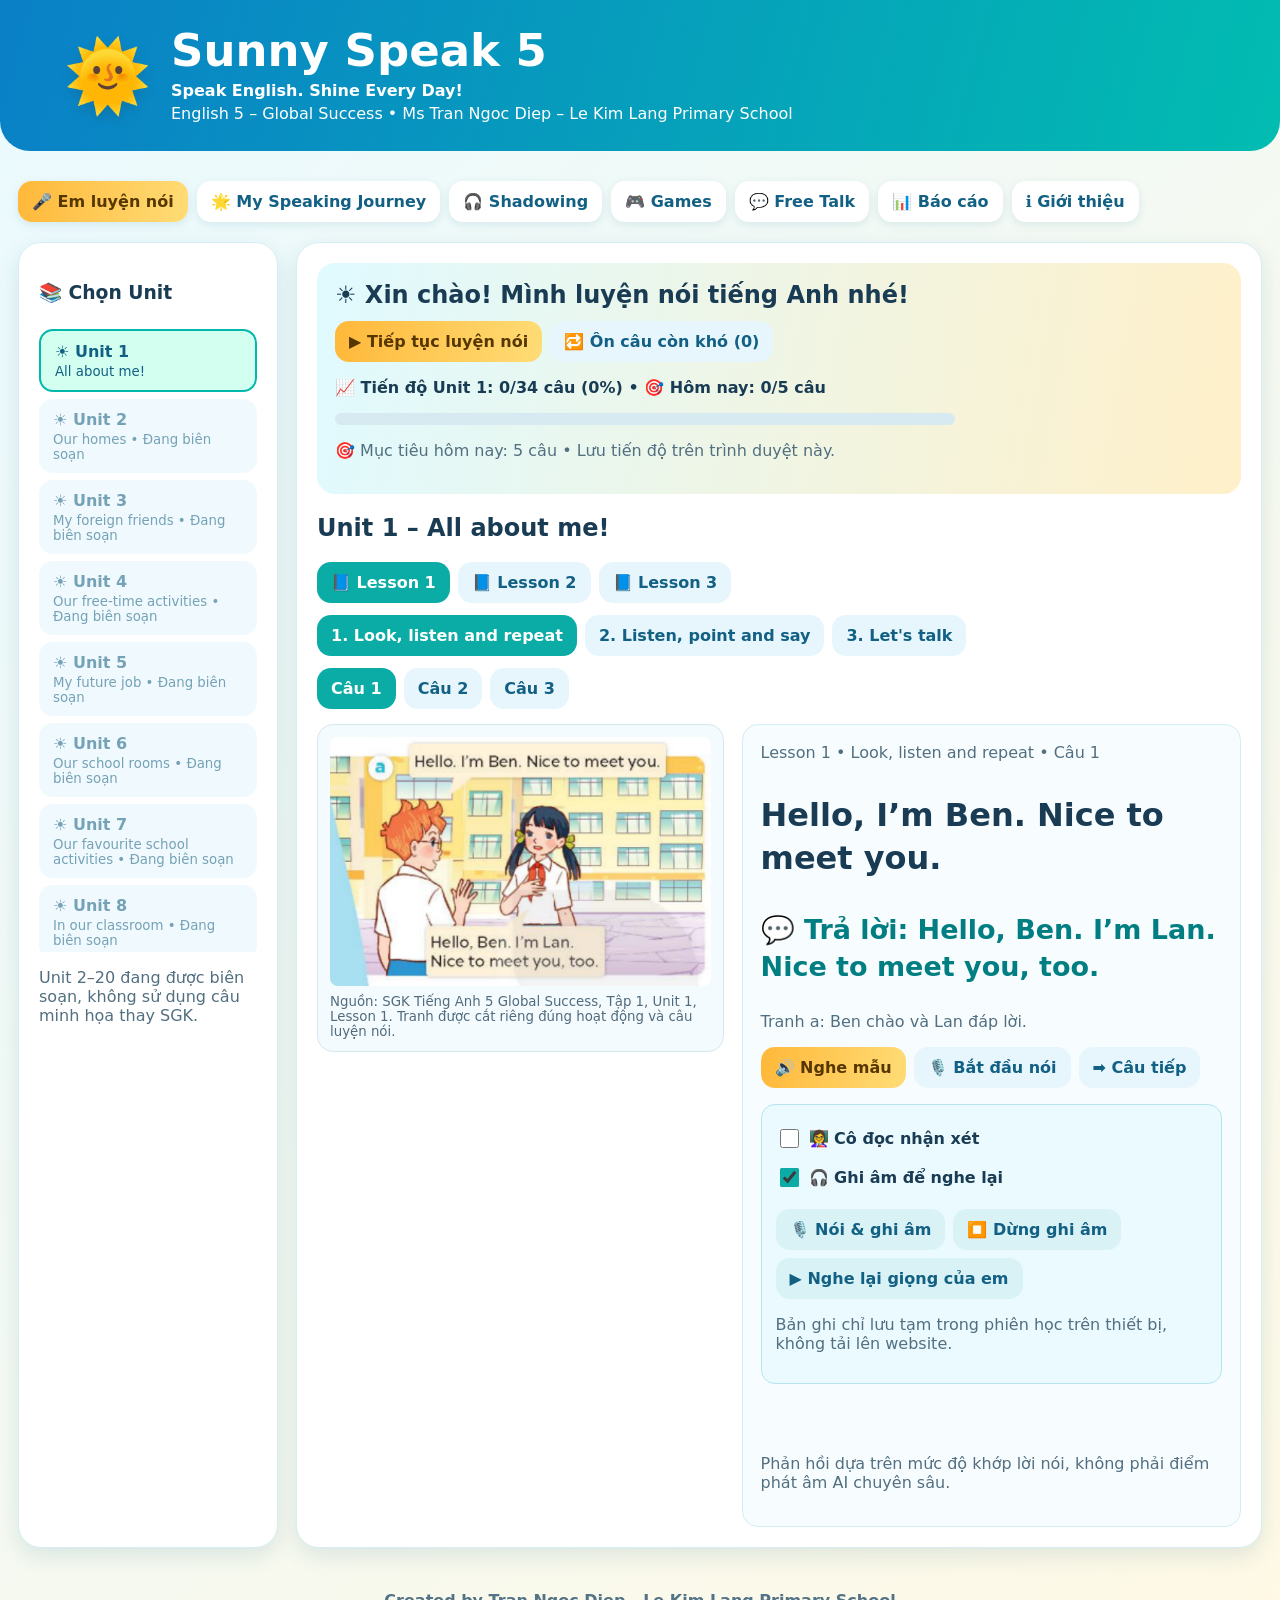
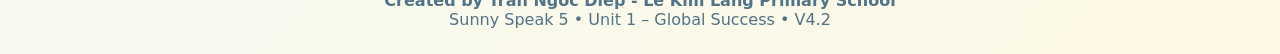
==== commit 08c49133: "Add files via upload" ====
--- a/index.html
+++ b/index.html
@@ -1,5 +1,23 @@
 <!doctype html><html lang="vi"><head><meta charset="utf-8"><meta name="viewport" content="width=device-width,initial-scale=1"><title>Sunny Speak 5 | Global Success – Unit 1</title><style>
-:root{--navy:#103c63;--blue:#0d89c8;--teal:#0bbcae;--yellow:#ffca4d}*{box-sizing:border-box}body{margin:0;font:16px system-ui,'Segoe UI',sans-serif;color:#193b53;background:linear-gradient(135deg,#eafaff,#fff9e5)}header{background:linear-gradient(105deg,#0a80c7,#02bcb1);color:white;padding:24px max(20px,5vw);display:flex;align-items:center;gap:20px;border-radius:0 0 30px 30px}header h1{font-size:clamp(27px,4vw,45px);margin:0}header p{margin:4px 0}.sun{font-size:70px;filter:drop-shadow(0 6px 5px #12618b66)}.wrap{max-width:1360px;margin:auto;padding:18px}nav{display:flex;flex-wrap:wrap;gap:9px;margin:12px 0 20px}button{border:0;cursor:pointer;font:inherit;font-weight:700;border-radius:14px;padding:11px 14px;background:#e6f6fc;color:#126083}button:hover{filter:brightness(.96)}button:focus-visible{outline:3px solid #ffb72c}nav button{background:white;box-shadow:0 3px 10px #13688d1c}button.active,.primary{background:linear-gradient(100deg,#ffb839,#ffdc76);color:#573700}.layout{display:grid;grid-template-columns:260px minmax(0,1fr);gap:18px}.card{background:#fff;border:1px solid #d5eff4;border-radius:23px;padding:20px;box-shadow:0 8px 22px #145d8020}.units{max-height:70vh;overflow:auto}.unit{display:block;width:100%;text-align:left;margin:7px 0}.unit.selected{background:#d2fff0;border:2px solid #00b8ac}.unit.locked{opacity:.58;cursor:not-allowed}.unit small{display:block;font-weight:400;margin-top:3px}.banner{padding:18px;background:linear-gradient(100deg,#e0faff,#fff0c9);border-radius:18px}.banner h2{margin:0 0 6px}.row{display:flex;flex-wrap:wrap;gap:8px;margin:12px 0}.selected-btn{background:#0aaca5;color:white}.progress{height:12px;border-radius:50px;background:#d7eaf1;overflow:hidden;max-width:620px}.progress div{height:100%;background:linear-gradient(90deg,#10bfb0,#ffc64e);width:0}.learning{display:grid;grid-template-columns:minmax(260px,44%) 1fr;gap:18px;margin-top:15px}.art{background:#f3fbff;border:1px solid #d5e8ef;border-radius:16px;padding:12px;align-self:start}.art img{width:100%;height:auto;display:block;border-radius:8px}.art small{display:block;margin-top:8px;color:#526b7c}.exercise{background:#f7fcff;border:1px solid #d5edf5;border-radius:16px;padding:18px}.phrase{font-size:clamp(22px,2.5vw,32px);font-weight:800;line-height:1.35}.muted{color:#526f80}.hide{display:none!important}.feedback{min-height:42px;margin:12px 0;font-weight:700}.notice{padding:12px;background:#fff5da;border-radius:12px;margin:14px 0}.stat{font-weight:700}footer{text-align:center;padding:25px;color:#537386}@media(max-width:850px){.layout,.learning{grid-template-columns:1fr}.units{max-height:180px}header{padding:18px}.sun{font-size:48px}}
-</style></head><body><header><div class="sun" aria-label="Sunny">🌞</div><div><h1>Sunny Speak 5</h1><p><b>Speak English. Shine Every Day!</b></p><p>English 5 – Global Success • Ms Tran Ngoc Diep – Le Kim Lang Primary School</p></div></header><div class="wrap"><nav id="nav"><button data-tab="practice" class="active">🎤 Em luyện nói</button><button data-tab="journey">🌟 My Speaking Journey</button><button data-tab="shadow">🎧 Shadowing</button><button data-tab="games">🎮 Games</button><button data-tab="talk">💬 Free Talk</button><button data-tab="report">📊 Báo cáo</button><button data-tab="about">ℹ️ Giới thiệu</button></nav><div class="layout"><aside class="card"><h3>📚 Chọn Unit</h3><div id="units" class="units"></div><p class="muted">Unit 2–20 đang được biên soạn, không sử dụng câu minh họa thay SGK.</p></aside><main class="card"><section id="practice"><div class="banner"><h2>☀️ Xin chào! Mình luyện nói tiếng Anh nhé!</h2><div class="row"><button class="primary" id="resume">▶ Tiếp tục luyện nói</button><button id="hard">🔁 Ôn câu còn khó (<span id="hardCount">0</span>)</button></div><p class="stat" id="stats"></p><div class="progress"><div id="bar"></div></div><p class="muted">🎯 Mục tiêu hôm nay: 5 câu • Lưu tiến độ trên trình duyệt này.</p></div><h2>Unit 1 – All about me!</h2><div id="lessons" class="row"></div><div id="activities" class="row"></div><div id="questions" class="row"></div><div class="learning"><div class="art"><img id="art" alt="Tranh minh họa SGK của hoạt động"/><small id="source"></small></div><div class="exercise"><div class="muted" id="tag"></div><p class="phrase" id="phrase"></p><p class="phrase" id="answer" style="color:#007e82;font-size:clamp(20px,2.2vw,27px)"></p><p class="muted" id="hint"></p><div class="row"><button class="primary" id="listen">🔊 Nghe mẫu</button><button id="record">🎙️ Bắt đầu nói</button><button id="next">➡️ Câu tiếp</button></div><div id="heard" class="muted" aria-live="polite"></div><div id="feedback" class="feedback" aria-live="polite"></div><p class="muted">Phản hồi dựa trên mức độ khớp lời nói, không phải điểm phát âm AI chuyên sâu.</p></div></div></section><section id="journey" class="hide"><h2>🌟 My Speaking Journey</h2><p id="journeyText"></p><button id="reset">Xóa tiến độ trên thiết bị</button></section><section id="shadow" class="hide"><h2>🎧 Shadowing – Unit 1</h2><p>Nghe rồi nói theo câu đang chọn trong phần Em luyện nói.</p><p class="phrase" id="shadowPhrase"></p><button class="primary" id="shadowListen">🔊 Nghe</button> <button id="shadowRecord">🎙️ Nói theo</button><p id="shadowFeedback"></p></section><section id="games" class="hide"><h2>🎮 Sunny Quiz – Unit 1</h2><p>Nghe và chọn câu phù hợp.</p><button class="primary" id="gameListen">🔊 Nghe câu</button><div id="options" class="row"></div><p id="gameFeedback"></p><button id="gameNext">Câu khác</button></section><section id="talk" class="hide"><h2>💬 Free Talk – Unit 1</h2><p class="phrase" id="talkQuestion"></p><button class="primary" id="talkListen">🔊 Nghe câu hỏi</button> <button id="talkRecord">🎙️ Trả lời</button> <button id="talkNext">➡️ Câu khác</button><p id="talkFeedback"></p><p class="muted">Luyện hội thoại theo câu hỏi cố định, không phải chatbot AI.</p></section><section id="report" class="hide"><h2>📊 Báo cáo</h2><p id="reportText"></p><button class="primary" id="export">⬇️ Xuất CSV</button></section><section id="about" class="hide"><h2>☀️ Giới thiệu SUNNY SPEAK 5</h2><p><b>Speak English. Shine Every Day!</b></p><p>Website hỗ trợ học sinh lớp 5 luyện nghe và nói tiếng Anh, dựa trên SGK Tiếng Anh 5 – Global Success.</p><p><b>Created by:</b> Ms Tran Ngoc Diep<br><b>School:</b> Le Kim Lang Primary School</p><p>Hướng dẫn: Chọn Lesson → hoạt động → câu → nghe mẫu → nhấn micro → luyện lại.</p><p>Không cần đăng nhập. Tiến độ lưu cục bộ trên thiết bị, không tự đồng bộ.</p><div class="notice">V4.0: Hoàn thiện nội dung và tranh Unit 1. Unit 2–20 sẽ được bổ sung sau khi kiểm tra nội dung.</div></section></main></div></div><footer>Sunny Speak 5 • Unit 1 – Global Success • Bản V4.1 – Sửa tranh và hội thoại</footer><script src="data.js"></script><script>
-const $=id=>document.getElementById(id);let lesson=1,act=0,q=0,tab='practice',gameIndex=0,talkIndex=0;const store='sunny_v4_unit1';let done={},hard={};try{done=JSON.parse(localStorage.getItem(store+'_done')||'{}');hard=JSON.parse(localStorage.getItem(store+'_hard')||'{}')}catch{}const all=Object.values(LESSONS).flatMap(x=>x.flatMap(a=>a.items));const total=all.length;const key=()=>`${lesson}-${act}-${q}`;const activity=()=>LESSONS[lesson][act];const item=()=>activity().items[q];function persist(){localStorage.setItem(store+'_done',JSON.stringify(done));localStorage.setItem(store+'_hard',JSON.stringify(hard));stats()}function stats(){let n=Object.keys(done).length;let today=new Date().toDateString();let daily=Object.values(done).filter(v=>new Date(v.date).toDateString()===today).length;$('stats').textContent=`📈 Tiến độ Unit 1: ${n}/${total} câu (${Math.round(100*n/total)}%) • 🎯 Hôm nay: ${daily}/5 câu`;$('bar').style.width=(100*n/total)+'%';$('hardCount').textContent=Object.keys(hard).length;$('journeyText').textContent=`Đã hoàn thành ${n}/${total} câu. ${Object.keys(hard).length} câu cần ôn.`;$('reportText').textContent=`Unit 1: ${n} câu đã đạt. Dữ liệu lưu trên trình duyệt này.`}function render(){let a=activity();$('lessons').innerHTML=[1,2,3].map(i=>`<button class="${i===lesson?'selected-btn':''}" data-l="${i}">📘 Lesson ${i}</button>`).join('');document.querySelectorAll('[data-l]').forEach(b=>b.onclick=()=>{lesson=+b.dataset.l;act=0;q=0;render()});$('activities').innerHTML=LESSONS[lesson].map((a,i)=>`<button class="${i===act?'selected-btn':''}" data-a="${i}">${i+1}. ${a.name}</button>`).join('');document.querySelectorAll('[data-a]').forEach(b=>b.onclick=()=>{act=+b.dataset.a;q=0;render()});$('questions').innerHTML=a.items.map((v,i)=>`<button class="${i===q?'selected-btn':''}" data-q="${i}">${done[`${lesson}-${act}-${i}`]?'⭐ ':''}Câu ${i+1}</button>`).join('');document.querySelectorAll('[data-q]').forEach(b=>b.onclick=()=>{q=+b.dataset.q;render()});$('art').src='assets/'+item().image;$('source').textContent=`Nguồn: SGK Tiếng Anh 5 Global Success, Tập 1, Unit 1, Lesson ${lesson}. Tranh được cắt riêng đúng hoạt động và câu luyện nói.`;$('tag').textContent=`Lesson ${lesson} • ${a.name} • Câu ${q+1}`;$('phrase').textContent=item().question; $('answer').textContent=item().answer ? '💬 Trả lời: '+item().answer : ''; $('hint').textContent=item().hint;$('heard').textContent='';$('feedback').textContent='';$('shadowPhrase').textContent=item().text;localStorage.setItem(store+'_last',key());stats()}function speak(t){if(!window.speechSynthesis){alert('Trình duyệt chưa hỗ trợ đọc tiếng Anh.');return}speechSynthesis.cancel();let u=new SpeechSynthesisUtterance(t);u.lang='en-US';u.rate=.85;speechSynthesis.speak(u)}function norm(t){return t.toLowerCase().replace(/[^a-z0-9\s]/g,'').replace(/\s+/g,' ').trim()}function recognize(expected,target,cb){let API=window.SpeechRecognition||window.webkitSpeechRecognition;if(!API){$(target).textContent='Trình duyệt chưa hỗ trợ micro nhận diện. Thử Chrome hoặc Edge.';return}let r=new API();r.lang='en-US';r.interimResults=false;$(target).textContent='🎙️ Sunny đang nghe...';r.onresult=e=>{let said=e.results[0][0].transcript;$(target).textContent='Em nói: '+said;let a=norm(expected).split(' ').filter(Boolean),b=norm(said).split(' ').filter(Boolean);let pool=[...b],match=0;for(let w of a){let idx=pool.indexOf(w);if(idx>=0){match++;pool.splice(idx,1)}}let score=a.length?Math.round(100*match/a.length):0;cb(score,said)};r.onerror=e=>$(target).textContent='Micro: '+e.error+' – kiểm tra quyền truy cập và thử lại.';try{r.start()}catch(e){$(target).textContent=e.message}}$('listen').onclick=()=>speak([item().question,item().answer].filter(Boolean).join(' '));$('record').onclick=()=>recognize(item().text,'heard',(score,said)=>{let k=key();if(score>=80){done[k]={lesson,activity:activity().name,question:q+1,text:item().text,spoken:said,date:new Date().toISOString()};delete hard[k];$('feedback').textContent=`🌟 Excellent! Mức khớp từ ước tính: ${score}%.`}else{hard[k]={lesson,act,q};$('feedback').textContent=`💛 Good try! Mức khớp từ ước tính: ${score}%. Hãy nghe và luyện lại.`}persist()});$('next').onclick=()=>{q=(q+1)%activity().items.length;render()};$('resume').onclick=()=>{let s=(localStorage.getItem(store+'_last')||'1-0-0').split('-').map(Number);[lesson,act,q]=s;render();$('phrase').scrollIntoView({behavior:'smooth',block:'center'})};$('hard').onclick=()=>{let x=Object.values(hard)[0];if(!x){alert('Chưa có câu cần ôn.');return}[lesson,act,q]=[x.lesson,x.act,x.q];render()};$('shadowListen').onclick=()=>speak(item().text);$('shadowRecord').onclick=()=>recognize(item().text,'shadowFeedback',s=>$('shadowFeedback').textContent=`Mức khớp từ: ${s}%`);function gameRender(){let base=all.filter(x=>!x.text.includes('...'));let correct=base[gameIndex%base.length].text;let choices=[correct,base[(gameIndex+7)%base.length].text,base[(gameIndex+13)%base.length].text].sort((a,b)=>a.localeCompare(b));$('options').innerHTML=choices.map(s=>`<button data-option="${encodeURIComponent(s)}">${s}</button>`).join('');document.querySelectorAll('[data-option]').forEach(b=>b.onclick=()=>{$('gameFeedback').textContent=decodeURIComponent(b.dataset.option)===correct?'🌟 Correct!':'💛 Try again!'});$('gameListen').onclick=()=>speak(correct);$('gameFeedback').textContent=''}$('gameNext').onclick=()=>{gameIndex++;gameRender()};let prompts=['Can you tell me about yourself?','What’s your favourite sport?','What’s your favourite colour?','What’s your favourite animal?','What’s your favourite food?'];function talkRender(){$('talkQuestion').textContent=prompts[talkIndex%prompts.length];$('talkFeedback').textContent=''}$('talkListen').onclick=()=>speak($('talkQuestion').textContent);$('talkRecord').onclick=()=>recognize('','talkFeedback',(_,said)=>$('talkFeedback').textContent='🌞 Sunny heard: '+said);$('talkNext').onclick=()=>{talkIndex++;talkRender()};$('reset').onclick=()=>{if(confirm('Xóa tiến độ Unit 1 trên thiết bị?')){done={};hard={};persist();render()}};$('export').onclick=()=>{let rows=[['Lesson','Activity','Question','Sentence','Spoken','Time'],...Object.values(done).map(x=>[x.lesson,x.activity,x.question,x.text,x.spoken,x.date])];let csv='﻿'+rows.map(r=>r.map(v=>'"'+String(v).replace(/"/g,'""')+'"').join(',')).join('\r\n');let url=URL.createObjectURL(new Blob([csv],{type:'text/csv;charset=utf-8'}));let a=document.createElement('a');a.href=url;a.download='Sunny-Speak-Unit1.csv';a.click();setTimeout(()=>URL.revokeObjectURL(url),1000)};document.querySelectorAll('[data-tab]').forEach(b=>b.onclick=()=>{document.querySelectorAll('[data-tab]').forEach(x=>x.classList.toggle('active',x===b));document.querySelectorAll('main section').forEach(s=>s.classList.toggle('hide',s.id!==b.dataset.tab));if(b.dataset.tab==='games')gameRender();if(b.dataset.tab==='talk')talkRender();stats()});$('units').innerHTML=['All about me!','Our homes','My foreign friends','Our free-time activities','My future job','Our school rooms','Our favourite school activities','In our classroom','Our outdoor activities','Our school trip','Unit 11','Unit 12','Unit 13','Unit 14','Unit 15','Unit 16','Unit 17','Unit 18','Unit 19','Unit 20'].map((s,i)=>`<button class="unit ${i===0?'selected':'locked'}" ${i===0?'':'disabled'}>☀️ Unit ${i+1}<small>${s}${i===0?'':' • Đang biên soạn'}</small></button>`).join('');render();gameRender();talkRender();
+:root{--navy:#103c63;--blue:#0d89c8;--teal:#0bbcae;--yellow:#ffca4d}*{box-sizing:border-box}body{margin:0;font:16px system-ui,'Segoe UI',sans-serif;color:#193b53;background:linear-gradient(135deg,#eafaff,#fff9e5)}header{background:linear-gradient(105deg,#0a80c7,#02bcb1);color:white;padding:24px max(20px,5vw);display:flex;align-items:center;gap:20px;border-radius:0 0 30px 30px}header h1{font-size:clamp(27px,4vw,45px);margin:0}header p{margin:4px 0}.sun{font-size:70px;filter:drop-shadow(0 6px 5px #12618b66)}.wrap{max-width:1360px;margin:auto;padding:18px}nav{display:flex;flex-wrap:wrap;gap:9px;margin:12px 0 20px}button{border:0;cursor:pointer;font:inherit;font-weight:700;border-radius:14px;padding:11px 14px;background:#e6f6fc;color:#126083}button:hover{filter:brightness(.96)}button:focus-visible{outline:3px solid #ffb72c}nav button{background:white;box-shadow:0 3px 10px #13688d1c}button.active,.primary{background:linear-gradient(100deg,#ffb839,#ffdc76);color:#573700}.layout{display:grid;grid-template-columns:260px minmax(0,1fr);gap:18px}.card{background:#fff;border:1px solid #d5eff4;border-radius:23px;padding:20px;box-shadow:0 8px 22px #145d8020}.units{max-height:70vh;overflow:auto}.unit{display:block;width:100%;text-align:left;margin:7px 0}.unit.selected{background:#d2fff0;border:2px solid #00b8ac}.unit.locked{opacity:.58;cursor:not-allowed}.unit small{display:block;font-weight:400;margin-top:3px}.banner{padding:18px;background:linear-gradient(100deg,#e0faff,#fff0c9);border-radius:18px}.banner h2{margin:0 0 6px}.row{display:flex;flex-wrap:wrap;gap:8px;margin:12px 0}.selected-btn{background:#0aaca5;color:white}.progress{height:12px;border-radius:50px;background:#d7eaf1;overflow:hidden;max-width:620px}.progress div{height:100%;background:linear-gradient(90deg,#10bfb0,#ffc64e);width:0}.learning{display:grid;grid-template-columns:minmax(260px,44%) 1fr;gap:18px;margin-top:15px}.art{background:#f3fbff;border:1px solid #d5e8ef;border-radius:16px;padding:12px;align-self:start}.art img{width:100%;height:auto;display:block;border-radius:8px}.art small{display:block;margin-top:8px;color:#526b7c}.exercise{background:#f7fcff;border:1px solid #d5edf5;border-radius:16px;padding:18px}.phrase{font-size:clamp(22px,2.5vw,32px);font-weight:800;line-height:1.35}.muted{color:#526f80}.hide{display:none!important}.feedback{min-height:42px;margin:12px 0;font-weight:700}.notice{padding:12px;background:#fff5da;border-radius:12px;margin:14px 0}.stat{font-weight:700}.extra-tools{margin-top:16px;padding:14px;border:1px solid #b6e4ec;background:#eafaff;border-radius:14px}.extra-tools label{display:inline-flex;align-items:center;gap:7px;margin:7px 14px 7px 0;font-weight:650}.extra-tools input{width:19px;height:19px;accent-color:#0aaca5}.extra-tools audio{width:100%;max-width:480px;margin-top:10px}.extra-tools .row button{background:#d9f2f6}footer{text-align:center;padding:25px;color:#537386}@media(max-width:850px){.layout,.learning{grid-template-columns:1fr}.units{max-height:180px}header{padding:18px}.sun{font-size:48px}}
+</style></head><body><header><div class="sun" aria-label="Sunny">🌞</div><div><h1>Sunny Speak 5</h1><p><b>Speak English. Shine Every Day!</b></p><p>English 5 – Global Success • Ms Tran Ngoc Diep – Le Kim Lang Primary School</p></div></header><div class="wrap"><nav id="nav"><button data-tab="practice" class="active">🎤 Em luyện nói</button><button data-tab="journey">🌟 My Speaking Journey</button><button data-tab="shadow">🎧 Shadowing</button><button data-tab="games">🎮 Games</button><button data-tab="talk">💬 Free Talk</button><button data-tab="report">📊 Báo cáo</button><button data-tab="about">ℹ️ Giới thiệu</button></nav><div class="layout"><aside class="card"><h3>📚 Chọn Unit</h3><div id="units" class="units"></div><p class="muted">Unit 2–20 đang được biên soạn, không sử dụng câu minh họa thay SGK.</p></aside><main class="card"><section id="practice"><div class="banner"><h2>☀️ Xin chào! Mình luyện nói tiếng Anh nhé!</h2><div class="row"><button class="primary" id="resume">▶ Tiếp tục luyện nói</button><button id="hard">🔁 Ôn câu còn khó (<span id="hardCount">0</span>)</button></div><p class="stat" id="stats"></p><div class="progress"><div id="bar"></div></div><p class="muted">🎯 Mục tiêu hôm nay: 5 câu • Lưu tiến độ trên trình duyệt này.</p></div><h2>Unit 1 – All about me!</h2><div id="lessons" class="row"></div><div id="activities" class="row"></div><div id="questions" class="row"></div><div class="learning"><div class="art"><img id="art" alt="Tranh minh họa SGK của hoạt động"/><small id="source"></small></div><div class="exercise"><div class="muted" id="tag"></div><p class="phrase" id="phrase"></p><p class="phrase" id="answer" style="color:#007e82;font-size:clamp(20px,2.2vw,27px)"></p><p class="muted" id="hint"></p><div class="row"><button class="primary" id="listen">🔊 Nghe mẫu</button><button id="record">🎙️ Bắt đầu nói</button><button id="next">➡️ Câu tiếp</button></div><div class="extra-tools"><div><label><input type="checkbox" id="teacherFeedback"> 👩‍🏫 Cô đọc nhận xét</label><label><input type="checkbox" id="enableReplay" checked> 🎧 Ghi âm để nghe lại</label></div><div class="row"><button id="startAudio">🎙️ Nói & ghi âm</button><button id="stopAudio" disabled>⏹️ Dừng ghi âm</button><button id="playAudio" disabled>▶️ Nghe lại giọng của em</button></div><audio id="recordedAudio" controls class="hide"></audio><p id="audioStatus" class="muted" aria-live="polite">Bản ghi chỉ lưu tạm trong phiên học trên thiết bị, không tải lên website.</p></div><div id="heard" class="muted" aria-live="polite"></div><div id="feedback" class="feedback" aria-live="polite"></div><p class="muted">Phản hồi dựa trên mức độ khớp lời nói, không phải điểm phát âm AI chuyên sâu.</p></div></div></section><section id="journey" class="hide"><h2>🌟 My Speaking Journey</h2><p id="journeyText"></p><button id="reset">Xóa tiến độ trên thiết bị</button></section><section id="shadow" class="hide"><h2>🎧 Shadowing – Unit 1</h2><p>Nghe rồi nói theo câu đang chọn trong phần Em luyện nói.</p><p class="phrase" id="shadowPhrase"></p><button class="primary" id="shadowListen">🔊 Nghe</button> <button id="shadowRecord">🎙️ Nói theo</button><p id="shadowFeedback"></p></section><section id="games" class="hide"><h2>🎮 Sunny Quiz – Unit 1</h2><p>Nghe và chọn câu phù hợp.</p><button class="primary" id="gameListen">🔊 Nghe câu</button><div id="options" class="row"></div><p id="gameFeedback"></p><button id="gameNext">Câu khác</button></section><section id="talk" class="hide"><h2>💬 Free Talk – Unit 1</h2><p class="phrase" id="talkQuestion"></p><button class="primary" id="talkListen">🔊 Nghe câu hỏi</button> <button id="talkRecord">🎙️ Trả lời</button> <button id="talkNext">➡️ Câu khác</button><p id="talkFeedback"></p><p class="muted">Luyện hội thoại theo câu hỏi cố định, không phải chatbot AI.</p></section><section id="report" class="hide"><h2>📊 Báo cáo</h2><p id="reportText"></p><button class="primary" id="export">⬇️ Xuất CSV</button></section><section id="about" class="hide"><h2>☀️ Giới thiệu SUNNY SPEAK 5</h2><p><b>Speak English. Shine Every Day!</b></p><p>Website hỗ trợ học sinh lớp 5 luyện nghe và nói tiếng Anh, dựa trên SGK Tiếng Anh 5 – Global Success.</p><p><b>Created by:</b> Ms Tran Ngoc Diep<br><b>School:</b> Le Kim Lang Primary School</p><p>Hướng dẫn: Chọn Lesson → hoạt động → câu → nghe mẫu → nhấn micro → luyện lại.</p><p>Không cần đăng nhập. Tiến độ lưu cục bộ trên thiết bị, không tự đồng bộ.</p><div class="notice">V4.0: Hoàn thiện nội dung và tranh Unit 1. Unit 2–20 sẽ được bổ sung sau khi kiểm tra nội dung.</div></section></main></div></div><footer><strong>Created by Tran Ngoc Diep - Le Kim Lang Primary School</strong><br>Sunny Speak 5 • Unit 1 – Global Success • V4.2</footer><script src="data.js"></script><script>
+const $=id=>document.getElementById(id);let lesson=1,act=0,q=0,tab='practice',gameIndex=0,talkIndex=0;const store='sunny_v4_unit1';let done={},hard={};try{done=JSON.parse(localStorage.getItem(store+'_done')||'{}');hard=JSON.parse(localStorage.getItem(store+'_hard')||'{}')}catch{}const all=Object.values(LESSONS).flatMap(x=>x.flatMap(a=>a.items));const total=all.length;const key=()=>`${lesson}-${act}-${q}`;const activity=()=>LESSONS[lesson][act];const item=()=>activity().items[q];function persist(){localStorage.setItem(store+'_done',JSON.stringify(done));localStorage.setItem(store+'_hard',JSON.stringify(hard));stats()}function stats(){let n=Object.keys(done).length;let today=new Date().toDateString();let daily=Object.values(done).filter(v=>new Date(v.date).toDateString()===today).length;$('stats').textContent=`📈 Tiến độ Unit 1: ${n}/${total} câu (${Math.round(100*n/total)}%) • 🎯 Hôm nay: ${daily}/5 câu`;$('bar').style.width=(100*n/total)+'%';$('hardCount').textContent=Object.keys(hard).length;$('journeyText').textContent=`Đã hoàn thành ${n}/${total} câu. ${Object.keys(hard).length} câu cần ôn.`;$('reportText').textContent=`Unit 1: ${n} câu đã đạt. Dữ liệu lưu trên trình duyệt này.`}function render(){let a=activity();$('lessons').innerHTML=[1,2,3].map(i=>`<button class="${i===lesson?'selected-btn':''}" data-l="${i}">📘 Lesson ${i}</button>`).join('');document.querySelectorAll('[data-l]').forEach(b=>b.onclick=()=>{lesson=+b.dataset.l;act=0;q=0;render()});$('activities').innerHTML=LESSONS[lesson].map((a,i)=>`<button class="${i===act?'selected-btn':''}" data-a="${i}">${i+1}. ${a.name}</button>`).join('');document.querySelectorAll('[data-a]').forEach(b=>b.onclick=()=>{act=+b.dataset.a;q=0;render()});$('questions').innerHTML=a.items.map((v,i)=>`<button class="${i===q?'selected-btn':''}" data-q="${i}">${done[`${lesson}-${act}-${i}`]?'⭐ ':''}Câu ${i+1}</button>`).join('');document.querySelectorAll('[data-q]').forEach(b=>b.onclick=()=>{q=+b.dataset.q;render()});$('art').src='assets/'+item().image;$('source').textContent=`Nguồn: SGK Tiếng Anh 5 Global Success, Tập 1, Unit 1, Lesson ${lesson}. Tranh được cắt riêng đúng hoạt động và câu luyện nói.`;$('tag').textContent=`Lesson ${lesson} • ${a.name} • Câu ${q+1}`;$('phrase').textContent=item().question; $('answer').textContent=item().answer ? '💬 Trả lời: '+item().answer : ''; $('hint').textContent=item().hint;$('heard').textContent='';$('feedback').textContent='';$('shadowPhrase').textContent=item().text;localStorage.setItem(store+'_last',key());stats()}function speak(t){if(!window.speechSynthesis){alert('Trình duyệt chưa hỗ trợ đọc tiếng Anh.');return}speechSynthesis.cancel();let u=new SpeechSynthesisUtterance(t);u.lang='en-US';u.rate=.85;speechSynthesis.speak(u)}function norm(t){return t.toLowerCase().replace(/[^a-z0-9\s]/g,'').replace(/\s+/g,' ').trim()}function recognize(expected,target,cb){let API=window.SpeechRecognition||window.webkitSpeechRecognition;if(!API){$(target).textContent='Trình duyệt chưa hỗ trợ micro nhận diện. Thử Chrome hoặc Edge.';return}let r=new API();r.lang='en-US';r.interimResults=false;$(target).textContent='🎙️ Sunny đang nghe...';r.onresult=e=>{let said=e.results[0][0].transcript;$(target).textContent='Em nói: '+said;let a=norm(expected).split(' ').filter(Boolean),b=norm(said).split(' ').filter(Boolean);let pool=[...b],match=0;for(let w of a){let idx=pool.indexOf(w);if(idx>=0){match++;pool.splice(idx,1)}}let score=a.length?Math.round(100*match/a.length):0;cb(score,said)};r.onerror=e=>$(target).textContent='Micro: '+e.error+' – kiểm tra quyền truy cập và thử lại.';try{r.start()}catch(e){$(target).textContent=e.message}}$('listen').onclick=()=>speak([item().question,item().answer].filter(Boolean).join(' '));$('record').onclick=()=>recognize(item().text,'heard',(score,said)=>{let k=key();if(score>=80){done[k]={lesson,activity:activity().name,question:q+1,text:item().text,spoken:said,date:new Date().toISOString()};delete hard[k];$('feedback').textContent=`🌟 Excellent! Mức khớp từ ước tính: ${score}%.`;teacherSay('Excellent! You did a great job!')}else{hard[k]={lesson,act,q};$('feedback').textContent=`💛 Good try! Mức khớp từ ước tính: ${score}%. Hãy nghe và luyện lại.`;teacherSay('Good try! Listen carefully and try again!')}persist()});$('next').onclick=()=>{q=(q+1)%activity().items.length;render()};$('resume').onclick=()=>{let s=(localStorage.getItem(store+'_last')||'1-0-0').split('-').map(Number);[lesson,act,q]=s;render();$('phrase').scrollIntoView({behavior:'smooth',block:'center'})};$('hard').onclick=()=>{let x=Object.values(hard)[0];if(!x){alert('Chưa có câu cần ôn.');return}[lesson,act,q]=[x.lesson,x.act,x.q];render()};$('shadowListen').onclick=()=>speak(item().text);$('shadowRecord').onclick=()=>recognize(item().text,'shadowFeedback',s=>$('shadowFeedback').textContent=`Mức khớp từ: ${s}%`);function gameRender(){let base=all.filter(x=>!x.text.includes('...'));let correct=base[gameIndex%base.length].text;let choices=[correct,base[(gameIndex+7)%base.length].text,base[(gameIndex+13)%base.length].text].sort((a,b)=>a.localeCompare(b));$('options').innerHTML=choices.map(s=>`<button data-option="${encodeURIComponent(s)}">${s}</button>`).join('');document.querySelectorAll('[data-option]').forEach(b=>b.onclick=()=>{$('gameFeedback').textContent=decodeURIComponent(b.dataset.option)===correct?'🌟 Correct!':'💛 Try again!'});$('gameListen').onclick=()=>speak(correct);$('gameFeedback').textContent=''}$('gameNext').onclick=()=>{gameIndex++;gameRender()};let prompts=['Can you tell me about yourself?','What’s your favourite sport?','What’s your favourite colour?','What’s your favourite animal?','What’s your favourite food?'];function talkRender(){$('talkQuestion').textContent=prompts[talkIndex%prompts.length];$('talkFeedback').textContent=''}$('talkListen').onclick=()=>speak($('talkQuestion').textContent);$('talkRecord').onclick=()=>recognize('','talkFeedback',(_,said)=>$('talkFeedback').textContent='🌞 Sunny heard: '+said);$('talkNext').onclick=()=>{talkIndex++;talkRender()};$('reset').onclick=()=>{if(confirm('Xóa tiến độ Unit 1 trên thiết bị?')){done={};hard={};persist();render()}};$('export').onclick=()=>{let rows=[['Lesson','Activity','Question','Sentence','Spoken','Time'],...Object.values(done).map(x=>[x.lesson,x.activity,x.question,x.text,x.spoken,x.date])];let csv='﻿'+rows.map(r=>r.map(v=>'"'+String(v).replace(/"/g,'""')+'"').join(',')).join('\r\n');let url=URL.createObjectURL(new Blob([csv],{type:'text/csv;charset=utf-8'}));let a=document.createElement('a');a.href=url;a.download='Sunny-Speak-Unit1.csv';a.click();setTimeout(()=>URL.revokeObjectURL(url),1000)};document.querySelectorAll('[data-tab]').forEach(b=>b.onclick=()=>{document.querySelectorAll('[data-tab]').forEach(x=>x.classList.toggle('active',x===b));document.querySelectorAll('main section').forEach(s=>s.classList.toggle('hide',s.id!==b.dataset.tab));if(b.dataset.tab==='games')gameRender();if(b.dataset.tab==='talk')talkRender();stats()});$('units').innerHTML=['All about me!','Our homes','My foreign friends','Our free-time activities','My future job','Our school rooms','Our favourite school activities','In our classroom','Our outdoor activities','Our school trip','Unit 11','Unit 12','Unit 13','Unit 14','Unit 15','Unit 16','Unit 17','Unit 18','Unit 19','Unit 20'].map((s,i)=>`<button class="unit ${i===0?'selected':'locked'}" ${i===0?'':'disabled'}>☀️ Unit ${i+1}<small>${s}${i===0?'':' • Đang biên soạn'}</small></button>`).join('');render();gameRender();talkRender();
+
+// Tùy chọn cô đọc nhận xét và ghi âm nghe lại (lưu tạm tại thiết bị).
+function teacherSay(message){if(!$('teacherFeedback').checked)return;let u=new SpeechSynthesisUtterance(message);u.lang='en-US';u.rate=.85;speechSynthesis.speak(u)}
+let audioRecorder=null,audioStream=null,audioChunks=[],audioUrl=null;
+$('startAudio').onclick=async()=>{
+ if(!$('enableReplay').checked){$('audioStatus').textContent='Hãy bật ô “Ghi âm để nghe lại” trước.';return}
+ if(!navigator.mediaDevices?.getUserMedia||!window.MediaRecorder){$('audioStatus').textContent='Trình duyệt không hỗ trợ ghi âm. Hãy dùng Chrome/Edge trên HTTPS.';return}
+ try{
+  audioStream=await navigator.mediaDevices.getUserMedia({audio:true});audioChunks=[];
+  audioRecorder=new MediaRecorder(audioStream);
+  audioRecorder.ondataavailable=e=>{if(e.data.size)audioChunks.push(e.data)};
+  audioRecorder.onstop=()=>{let blob=new Blob(audioChunks,{type:audioRecorder.mimeType||'audio/webm'});if(audioUrl)URL.revokeObjectURL(audioUrl);audioUrl=URL.createObjectURL(blob);$('recordedAudio').src=audioUrl;$('recordedAudio').classList.remove('hide');$('playAudio').disabled=false;$('audioStatus').textContent='Đã ghi âm. Bấm “Nghe lại giọng của em” để phát.';audioStream?.getTracks().forEach(t=>t.stop());audioStream=null};
+  audioRecorder.start();$('startAudio').disabled=true;$('stopAudio').disabled=false;$('audioStatus').textContent='🔴 Đang ghi âm... Hãy nói câu tiếng Anh rồi bấm Dừng ghi âm.';
+ }catch(e){$('audioStatus').textContent='Không truy cập được micro: '+e.message}
+};
+$('stopAudio').onclick=()=>{if(audioRecorder?.state==='recording')audioRecorder.stop();$('startAudio').disabled=false;$('stopAudio').disabled=true};
+$('playAudio').onclick=()=>{$('recordedAudio').play().catch(()=>{$('audioStatus').textContent='Không phát được bản ghi trên trình duyệt này.'})};
+$('enableReplay').onchange=()=>{if(!$('enableReplay').checked&&audioRecorder?.state==='recording')$('stopAudio').click();$('startAudio').disabled=!$('enableReplay').checked};
 </script></body></html>
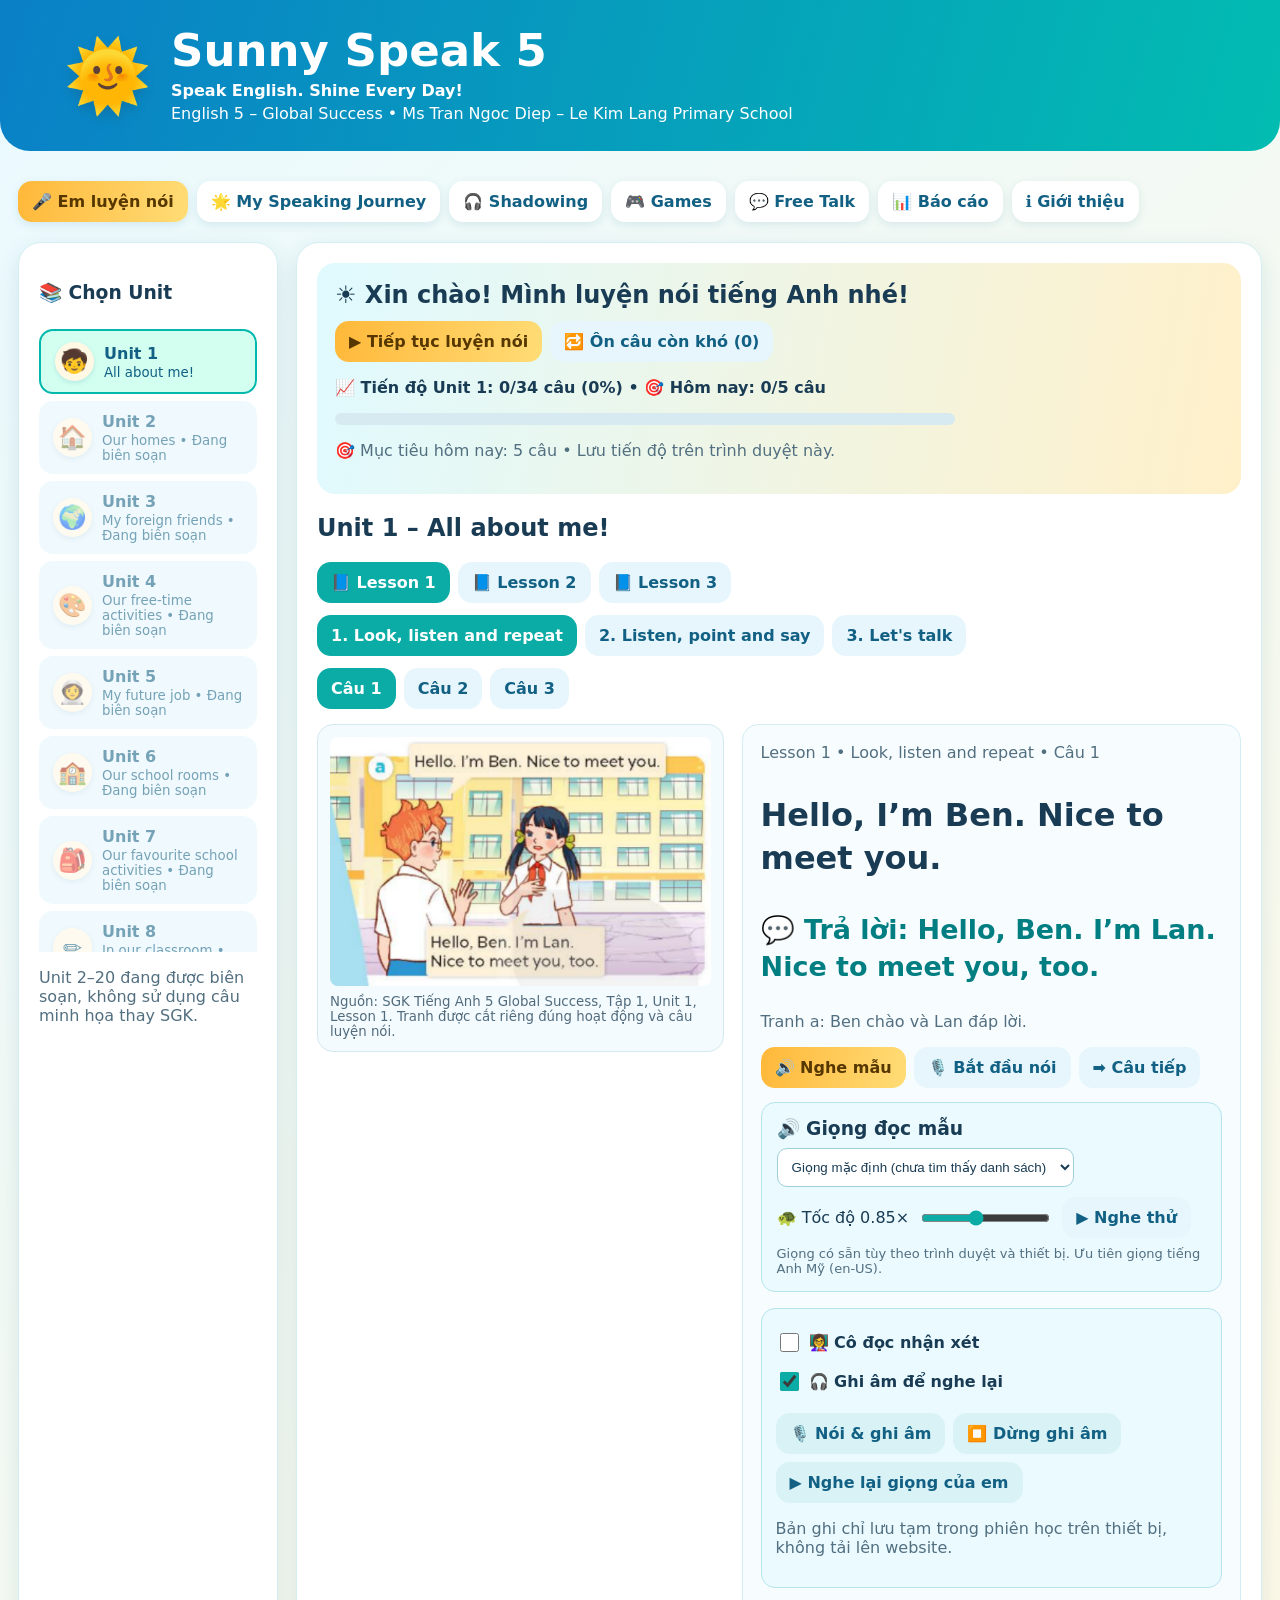
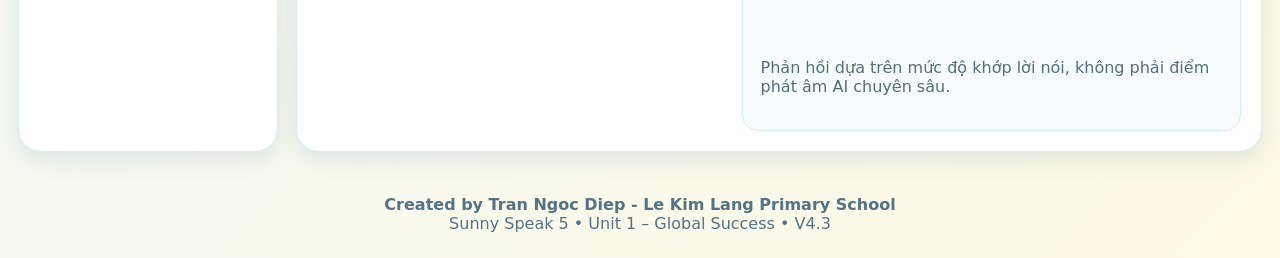
==== commit 211b65de: "Add files via upload" ====
--- a/index.html
+++ b/index.html
@@ -1,7 +1,11 @@
 <!doctype html><html lang="vi"><head><meta charset="utf-8"><meta name="viewport" content="width=device-width,initial-scale=1"><title>Sunny Speak 5 | Global Success – Unit 1</title><style>
 :root{--navy:#103c63;--blue:#0d89c8;--teal:#0bbcae;--yellow:#ffca4d}*{box-sizing:border-box}body{margin:0;font:16px system-ui,'Segoe UI',sans-serif;color:#193b53;background:linear-gradient(135deg,#eafaff,#fff9e5)}header{background:linear-gradient(105deg,#0a80c7,#02bcb1);color:white;padding:24px max(20px,5vw);display:flex;align-items:center;gap:20px;border-radius:0 0 30px 30px}header h1{font-size:clamp(27px,4vw,45px);margin:0}header p{margin:4px 0}.sun{font-size:70px;filter:drop-shadow(0 6px 5px #12618b66)}.wrap{max-width:1360px;margin:auto;padding:18px}nav{display:flex;flex-wrap:wrap;gap:9px;margin:12px 0 20px}button{border:0;cursor:pointer;font:inherit;font-weight:700;border-radius:14px;padding:11px 14px;background:#e6f6fc;color:#126083}button:hover{filter:brightness(.96)}button:focus-visible{outline:3px solid #ffb72c}nav button{background:white;box-shadow:0 3px 10px #13688d1c}button.active,.primary{background:linear-gradient(100deg,#ffb839,#ffdc76);color:#573700}.layout{display:grid;grid-template-columns:260px minmax(0,1fr);gap:18px}.card{background:#fff;border:1px solid #d5eff4;border-radius:23px;padding:20px;box-shadow:0 8px 22px #145d8020}.units{max-height:70vh;overflow:auto}.unit{display:block;width:100%;text-align:left;margin:7px 0}.unit.selected{background:#d2fff0;border:2px solid #00b8ac}.unit.locked{opacity:.58;cursor:not-allowed}.unit small{display:block;font-weight:400;margin-top:3px}.banner{padding:18px;background:linear-gradient(100deg,#e0faff,#fff0c9);border-radius:18px}.banner h2{margin:0 0 6px}.row{display:flex;flex-wrap:wrap;gap:8px;margin:12px 0}.selected-btn{background:#0aaca5;color:white}.progress{height:12px;border-radius:50px;background:#d7eaf1;overflow:hidden;max-width:620px}.progress div{height:100%;background:linear-gradient(90deg,#10bfb0,#ffc64e);width:0}.learning{display:grid;grid-template-columns:minmax(260px,44%) 1fr;gap:18px;margin-top:15px}.art{background:#f3fbff;border:1px solid #d5e8ef;border-radius:16px;padding:12px;align-self:start}.art img{width:100%;height:auto;display:block;border-radius:8px}.art small{display:block;margin-top:8px;color:#526b7c}.exercise{background:#f7fcff;border:1px solid #d5edf5;border-radius:16px;padding:18px}.phrase{font-size:clamp(22px,2.5vw,32px);font-weight:800;line-height:1.35}.muted{color:#526f80}.hide{display:none!important}.feedback{min-height:42px;margin:12px 0;font-weight:700}.notice{padding:12px;background:#fff5da;border-radius:12px;margin:14px 0}.stat{font-weight:700}.extra-tools{margin-top:16px;padding:14px;border:1px solid #b6e4ec;background:#eafaff;border-radius:14px}.extra-tools label{display:inline-flex;align-items:center;gap:7px;margin:7px 14px 7px 0;font-weight:650}.extra-tools input{width:19px;height:19px;accent-color:#0aaca5}.extra-tools audio{width:100%;max-width:480px;margin-top:10px}.extra-tools .row button{background:#d9f2f6}footer{text-align:center;padding:25px;color:#537386}@media(max-width:850px){.layout,.learning{grid-template-columns:1fr}.units{max-height:180px}header{padding:18px}.sun{font-size:48px}}
-</style></head><body><header><div class="sun" aria-label="Sunny">🌞</div><div><h1>Sunny Speak 5</h1><p><b>Speak English. Shine Every Day!</b></p><p>English 5 – Global Success • Ms Tran Ngoc Diep – Le Kim Lang Primary School</p></div></header><div class="wrap"><nav id="nav"><button data-tab="practice" class="active">🎤 Em luyện nói</button><button data-tab="journey">🌟 My Speaking Journey</button><button data-tab="shadow">🎧 Shadowing</button><button data-tab="games">🎮 Games</button><button data-tab="talk">💬 Free Talk</button><button data-tab="report">📊 Báo cáo</button><button data-tab="about">ℹ️ Giới thiệu</button></nav><div class="layout"><aside class="card"><h3>📚 Chọn Unit</h3><div id="units" class="units"></div><p class="muted">Unit 2–20 đang được biên soạn, không sử dụng câu minh họa thay SGK.</p></aside><main class="card"><section id="practice"><div class="banner"><h2>☀️ Xin chào! Mình luyện nói tiếng Anh nhé!</h2><div class="row"><button class="primary" id="resume">▶ Tiếp tục luyện nói</button><button id="hard">🔁 Ôn câu còn khó (<span id="hardCount">0</span>)</button></div><p class="stat" id="stats"></p><div class="progress"><div id="bar"></div></div><p class="muted">🎯 Mục tiêu hôm nay: 5 câu • Lưu tiến độ trên trình duyệt này.</p></div><h2>Unit 1 – All about me!</h2><div id="lessons" class="row"></div><div id="activities" class="row"></div><div id="questions" class="row"></div><div class="learning"><div class="art"><img id="art" alt="Tranh minh họa SGK của hoạt động"/><small id="source"></small></div><div class="exercise"><div class="muted" id="tag"></div><p class="phrase" id="phrase"></p><p class="phrase" id="answer" style="color:#007e82;font-size:clamp(20px,2.2vw,27px)"></p><p class="muted" id="hint"></p><div class="row"><button class="primary" id="listen">🔊 Nghe mẫu</button><button id="record">🎙️ Bắt đầu nói</button><button id="next">➡️ Câu tiếp</button></div><div class="extra-tools"><div><label><input type="checkbox" id="teacherFeedback"> 👩‍🏫 Cô đọc nhận xét</label><label><input type="checkbox" id="enableReplay" checked> 🎧 Ghi âm để nghe lại</label></div><div class="row"><button id="startAudio">🎙️ Nói & ghi âm</button><button id="stopAudio" disabled>⏹️ Dừng ghi âm</button><button id="playAudio" disabled>▶️ Nghe lại giọng của em</button></div><audio id="recordedAudio" controls class="hide"></audio><p id="audioStatus" class="muted" aria-live="polite">Bản ghi chỉ lưu tạm trong phiên học trên thiết bị, không tải lên website.</p></div><div id="heard" class="muted" aria-live="polite"></div><div id="feedback" class="feedback" aria-live="polite"></div><p class="muted">Phản hồi dựa trên mức độ khớp lời nói, không phải điểm phát âm AI chuyên sâu.</p></div></div></section><section id="journey" class="hide"><h2>🌟 My Speaking Journey</h2><p id="journeyText"></p><button id="reset">Xóa tiến độ trên thiết bị</button></section><section id="shadow" class="hide"><h2>🎧 Shadowing – Unit 1</h2><p>Nghe rồi nói theo câu đang chọn trong phần Em luyện nói.</p><p class="phrase" id="shadowPhrase"></p><button class="primary" id="shadowListen">🔊 Nghe</button> <button id="shadowRecord">🎙️ Nói theo</button><p id="shadowFeedback"></p></section><section id="games" class="hide"><h2>🎮 Sunny Quiz – Unit 1</h2><p>Nghe và chọn câu phù hợp.</p><button class="primary" id="gameListen">🔊 Nghe câu</button><div id="options" class="row"></div><p id="gameFeedback"></p><button id="gameNext">Câu khác</button></section><section id="talk" class="hide"><h2>💬 Free Talk – Unit 1</h2><p class="phrase" id="talkQuestion"></p><button class="primary" id="talkListen">🔊 Nghe câu hỏi</button> <button id="talkRecord">🎙️ Trả lời</button> <button id="talkNext">➡️ Câu khác</button><p id="talkFeedback"></p><p class="muted">Luyện hội thoại theo câu hỏi cố định, không phải chatbot AI.</p></section><section id="report" class="hide"><h2>📊 Báo cáo</h2><p id="reportText"></p><button class="primary" id="export">⬇️ Xuất CSV</button></section><section id="about" class="hide"><h2>☀️ Giới thiệu SUNNY SPEAK 5</h2><p><b>Speak English. Shine Every Day!</b></p><p>Website hỗ trợ học sinh lớp 5 luyện nghe và nói tiếng Anh, dựa trên SGK Tiếng Anh 5 – Global Success.</p><p><b>Created by:</b> Ms Tran Ngoc Diep<br><b>School:</b> Le Kim Lang Primary School</p><p>Hướng dẫn: Chọn Lesson → hoạt động → câu → nghe mẫu → nhấn micro → luyện lại.</p><p>Không cần đăng nhập. Tiến độ lưu cục bộ trên thiết bị, không tự đồng bộ.</p><div class="notice">V4.0: Hoàn thiện nội dung và tranh Unit 1. Unit 2–20 sẽ được bổ sung sau khi kiểm tra nội dung.</div></section></main></div></div><footer><strong>Created by Tran Ngoc Diep - Le Kim Lang Primary School</strong><br>Sunny Speak 5 • Unit 1 – Global Success • V4.2</footer><script src="data.js"></script><script>
-const $=id=>document.getElementById(id);let lesson=1,act=0,q=0,tab='practice',gameIndex=0,talkIndex=0;const store='sunny_v4_unit1';let done={},hard={};try{done=JSON.parse(localStorage.getItem(store+'_done')||'{}');hard=JSON.parse(localStorage.getItem(store+'_hard')||'{}')}catch{}const all=Object.values(LESSONS).flatMap(x=>x.flatMap(a=>a.items));const total=all.length;const key=()=>`${lesson}-${act}-${q}`;const activity=()=>LESSONS[lesson][act];const item=()=>activity().items[q];function persist(){localStorage.setItem(store+'_done',JSON.stringify(done));localStorage.setItem(store+'_hard',JSON.stringify(hard));stats()}function stats(){let n=Object.keys(done).length;let today=new Date().toDateString();let daily=Object.values(done).filter(v=>new Date(v.date).toDateString()===today).length;$('stats').textContent=`📈 Tiến độ Unit 1: ${n}/${total} câu (${Math.round(100*n/total)}%) • 🎯 Hôm nay: ${daily}/5 câu`;$('bar').style.width=(100*n/total)+'%';$('hardCount').textContent=Object.keys(hard).length;$('journeyText').textContent=`Đã hoàn thành ${n}/${total} câu. ${Object.keys(hard).length} câu cần ôn.`;$('reportText').textContent=`Unit 1: ${n} câu đã đạt. Dữ liệu lưu trên trình duyệt này.`}function render(){let a=activity();$('lessons').innerHTML=[1,2,3].map(i=>`<button class="${i===lesson?'selected-btn':''}" data-l="${i}">📘 Lesson ${i}</button>`).join('');document.querySelectorAll('[data-l]').forEach(b=>b.onclick=()=>{lesson=+b.dataset.l;act=0;q=0;render()});$('activities').innerHTML=LESSONS[lesson].map((a,i)=>`<button class="${i===act?'selected-btn':''}" data-a="${i}">${i+1}. ${a.name}</button>`).join('');document.querySelectorAll('[data-a]').forEach(b=>b.onclick=()=>{act=+b.dataset.a;q=0;render()});$('questions').innerHTML=a.items.map((v,i)=>`<button class="${i===q?'selected-btn':''}" data-q="${i}">${done[`${lesson}-${act}-${i}`]?'⭐ ':''}Câu ${i+1}</button>`).join('');document.querySelectorAll('[data-q]').forEach(b=>b.onclick=()=>{q=+b.dataset.q;render()});$('art').src='assets/'+item().image;$('source').textContent=`Nguồn: SGK Tiếng Anh 5 Global Success, Tập 1, Unit 1, Lesson ${lesson}. Tranh được cắt riêng đúng hoạt động và câu luyện nói.`;$('tag').textContent=`Lesson ${lesson} • ${a.name} • Câu ${q+1}`;$('phrase').textContent=item().question; $('answer').textContent=item().answer ? '💬 Trả lời: '+item().answer : ''; $('hint').textContent=item().hint;$('heard').textContent='';$('feedback').textContent='';$('shadowPhrase').textContent=item().text;localStorage.setItem(store+'_last',key());stats()}function speak(t){if(!window.speechSynthesis){alert('Trình duyệt chưa hỗ trợ đọc tiếng Anh.');return}speechSynthesis.cancel();let u=new SpeechSynthesisUtterance(t);u.lang='en-US';u.rate=.85;speechSynthesis.speak(u)}function norm(t){return t.toLowerCase().replace(/[^a-z0-9\s]/g,'').replace(/\s+/g,' ').trim()}function recognize(expected,target,cb){let API=window.SpeechRecognition||window.webkitSpeechRecognition;if(!API){$(target).textContent='Trình duyệt chưa hỗ trợ micro nhận diện. Thử Chrome hoặc Edge.';return}let r=new API();r.lang='en-US';r.interimResults=false;$(target).textContent='🎙️ Sunny đang nghe...';r.onresult=e=>{let said=e.results[0][0].transcript;$(target).textContent='Em nói: '+said;let a=norm(expected).split(' ').filter(Boolean),b=norm(said).split(' ').filter(Boolean);let pool=[...b],match=0;for(let w of a){let idx=pool.indexOf(w);if(idx>=0){match++;pool.splice(idx,1)}}let score=a.length?Math.round(100*match/a.length):0;cb(score,said)};r.onerror=e=>$(target).textContent='Micro: '+e.error+' – kiểm tra quyền truy cập và thử lại.';try{r.start()}catch(e){$(target).textContent=e.message}}$('listen').onclick=()=>speak([item().question,item().answer].filter(Boolean).join(' '));$('record').onclick=()=>recognize(item().text,'heard',(score,said)=>{let k=key();if(score>=80){done[k]={lesson,activity:activity().name,question:q+1,text:item().text,spoken:said,date:new Date().toISOString()};delete hard[k];$('feedback').textContent=`🌟 Excellent! Mức khớp từ ước tính: ${score}%.`;teacherSay('Excellent! You did a great job!')}else{hard[k]={lesson,act,q};$('feedback').textContent=`💛 Good try! Mức khớp từ ước tính: ${score}%. Hãy nghe và luyện lại.`;teacherSay('Good try! Listen carefully and try again!')}persist()});$('next').onclick=()=>{q=(q+1)%activity().items.length;render()};$('resume').onclick=()=>{let s=(localStorage.getItem(store+'_last')||'1-0-0').split('-').map(Number);[lesson,act,q]=s;render();$('phrase').scrollIntoView({behavior:'smooth',block:'center'})};$('hard').onclick=()=>{let x=Object.values(hard)[0];if(!x){alert('Chưa có câu cần ôn.');return}[lesson,act,q]=[x.lesson,x.act,x.q];render()};$('shadowListen').onclick=()=>speak(item().text);$('shadowRecord').onclick=()=>recognize(item().text,'shadowFeedback',s=>$('shadowFeedback').textContent=`Mức khớp từ: ${s}%`);function gameRender(){let base=all.filter(x=>!x.text.includes('...'));let correct=base[gameIndex%base.length].text;let choices=[correct,base[(gameIndex+7)%base.length].text,base[(gameIndex+13)%base.length].text].sort((a,b)=>a.localeCompare(b));$('options').innerHTML=choices.map(s=>`<button data-option="${encodeURIComponent(s)}">${s}</button>`).join('');document.querySelectorAll('[data-option]').forEach(b=>b.onclick=()=>{$('gameFeedback').textContent=decodeURIComponent(b.dataset.option)===correct?'🌟 Correct!':'💛 Try again!'});$('gameListen').onclick=()=>speak(correct);$('gameFeedback').textContent=''}$('gameNext').onclick=()=>{gameIndex++;gameRender()};let prompts=['Can you tell me about yourself?','What’s your favourite sport?','What’s your favourite colour?','What’s your favourite animal?','What’s your favourite food?'];function talkRender(){$('talkQuestion').textContent=prompts[talkIndex%prompts.length];$('talkFeedback').textContent=''}$('talkListen').onclick=()=>speak($('talkQuestion').textContent);$('talkRecord').onclick=()=>recognize('','talkFeedback',(_,said)=>$('talkFeedback').textContent='🌞 Sunny heard: '+said);$('talkNext').onclick=()=>{talkIndex++;talkRender()};$('reset').onclick=()=>{if(confirm('Xóa tiến độ Unit 1 trên thiết bị?')){done={};hard={};persist();render()}};$('export').onclick=()=>{let rows=[['Lesson','Activity','Question','Sentence','Spoken','Time'],...Object.values(done).map(x=>[x.lesson,x.activity,x.question,x.text,x.spoken,x.date])];let csv='﻿'+rows.map(r=>r.map(v=>'"'+String(v).replace(/"/g,'""')+'"').join(',')).join('\r\n');let url=URL.createObjectURL(new Blob([csv],{type:'text/csv;charset=utf-8'}));let a=document.createElement('a');a.href=url;a.download='Sunny-Speak-Unit1.csv';a.click();setTimeout(()=>URL.revokeObjectURL(url),1000)};document.querySelectorAll('[data-tab]').forEach(b=>b.onclick=()=>{document.querySelectorAll('[data-tab]').forEach(x=>x.classList.toggle('active',x===b));document.querySelectorAll('main section').forEach(s=>s.classList.toggle('hide',s.id!==b.dataset.tab));if(b.dataset.tab==='games')gameRender();if(b.dataset.tab==='talk')talkRender();stats()});$('units').innerHTML=['All about me!','Our homes','My foreign friends','Our free-time activities','My future job','Our school rooms','Our favourite school activities','In our classroom','Our outdoor activities','Our school trip','Unit 11','Unit 12','Unit 13','Unit 14','Unit 15','Unit 16','Unit 17','Unit 18','Unit 19','Unit 20'].map((s,i)=>`<button class="unit ${i===0?'selected':'locked'}" ${i===0?'':'disabled'}>☀️ Unit ${i+1}<small>${s}${i===0?'':' • Đang biên soạn'}</small></button>`).join('');render();gameRender();talkRender();
+.voice-panel{margin:14px 0;padding:15px;border:1px solid #b6e4ec;background:#eafaff;border-radius:14px}.voice-panel h3{margin:0 0 8px}.voice-controls{display:flex;flex-wrap:wrap;gap:10px;align-items:center}.voice-controls select{max-width:100%;min-width:220px;padding:10px;border:1px solid #9fcfdd;border-radius:10px;background:#fff;color:#193b53}.voice-controls input[type=range]{accent-color:#0aaca5}.unit-row{display:flex;align-items:center;gap:10px}.unit-emoji{display:grid;place-items:center;flex:none;width:39px;height:39px;border-radius:50%;background:#fff8e4;font-size:23px;box-shadow:0 2px 5px #12618b22}.unit-caption{display:block}.unit-caption small{margin-top:2px}.voice-note{font-size:13px;color:#526f80;margin:8px 0 0} </style></head><body><header><div class="sun" aria-label="Sunny">🌞</div><div><h1>Sunny Speak 5</h1><p><b>Speak English. Shine Every Day!</b></p><p>English 5 – Global Success • Ms Tran Ngoc Diep – Le Kim Lang Primary School</p></div></header><div class="wrap"><nav id="nav"><button data-tab="practice" class="active">🎤 Em luyện nói</button><button data-tab="journey">🌟 My Speaking Journey</button><button data-tab="shadow">🎧 Shadowing</button><button data-tab="games">🎮 Games</button><button data-tab="talk">💬 Free Talk</button><button data-tab="report">📊 Báo cáo</button><button data-tab="about">ℹ️ Giới thiệu</button></nav><div class="layout"><aside class="card"><h3>📚 Chọn Unit</h3><div id="units" class="units"></div><p class="muted">Unit 2–20 đang được biên soạn, không sử dụng câu minh họa thay SGK.</p></aside><main class="card"><section id="practice"><div class="banner"><h2>☀️ Xin chào! Mình luyện nói tiếng Anh nhé!</h2><div class="row"><button class="primary" id="resume">▶ Tiếp tục luyện nói</button><button id="hard">🔁 Ôn câu còn khó (<span id="hardCount">0</span>)</button></div><p class="stat" id="stats"></p><div class="progress"><div id="bar"></div></div><p class="muted">🎯 Mục tiêu hôm nay: 5 câu • Lưu tiến độ trên trình duyệt này.</p></div><h2>Unit 1 – All about me!</h2><div id="lessons" class="row"></div><div id="activities" class="row"></div><div id="questions" class="row"></div><div class="learning"><div class="art"><img id="art" alt="Tranh minh họa SGK của hoạt động"/><small id="source"></small></div><div class="exercise"><div class="muted" id="tag"></div><p class="phrase" id="phrase"></p><p class="phrase" id="answer" style="color:#007e82;font-size:clamp(20px,2.2vw,27px)"></p><p class="muted" id="hint"></p><div class="row"><button class="primary" id="listen">🔊 Nghe mẫu</button><button id="record">🎙️ Bắt đầu nói</button><button id="next">➡️ Câu tiếp</button></div><div class="voice-panel"><h3>🔊 Giọng đọc mẫu</h3><div class="voice-controls"><select id="voiceSelect" aria-label="Chọn giọng đọc mẫu"><option value="">Đang tìm giọng đọc...</option></select><label for="voiceRate">🐢 Tốc độ <output id="rateLabel">0.85×</output></label><input type="range" id="voiceRate" min="0.6" max="1.2" step="0.05" value="0.85"><button id="voiceTest">▶️ Nghe thử</button></div><p class="voice-note">Giọng có sẵn tùy theo trình duyệt và thiết bị. Ưu tiên giọng tiếng Anh Mỹ (en-US).</p></div><div class="extra-tools"><div><label><input type="checkbox" id="teacherFeedback"> 👩‍🏫 Cô đọc nhận xét</label><label><input type="checkbox" id="enableReplay" checked> 🎧 Ghi âm để nghe lại</label></div><div class="row"><button id="startAudio">🎙️ Nói & ghi âm</button><button id="stopAudio" disabled>⏹️ Dừng ghi âm</button><button id="playAudio" disabled>▶️ Nghe lại giọng của em</button></div><audio id="recordedAudio" controls class="hide"></audio><p id="audioStatus" class="muted" aria-live="polite">Bản ghi chỉ lưu tạm trong phiên học trên thiết bị, không tải lên website.</p></div><div id="heard" class="muted" aria-live="polite"></div><div id="feedback" class="feedback" aria-live="polite"></div><p class="muted">Phản hồi dựa trên mức độ khớp lời nói, không phải điểm phát âm AI chuyên sâu.</p></div></div></section><section id="journey" class="hide"><h2>🌟 My Speaking Journey</h2><p id="journeyText"></p><button id="reset">Xóa tiến độ trên thiết bị</button></section><section id="shadow" class="hide"><h2>🎧 Shadowing – Unit 1</h2><p>Nghe rồi nói theo câu đang chọn trong phần Em luyện nói.</p><p class="phrase" id="shadowPhrase"></p><button class="primary" id="shadowListen">🔊 Nghe</button> <button id="shadowRecord">🎙️ Nói theo</button><p id="shadowFeedback"></p></section><section id="games" class="hide"><h2>🎮 Sunny Quiz – Unit 1</h2><p>Nghe và chọn câu phù hợp.</p><button class="primary" id="gameListen">🔊 Nghe câu</button><div id="options" class="row"></div><p id="gameFeedback"></p><button id="gameNext">Câu khác</button></section><section id="talk" class="hide"><h2>💬 Free Talk – Unit 1</h2><p class="phrase" id="talkQuestion"></p><button class="primary" id="talkListen">🔊 Nghe câu hỏi</button> <button id="talkRecord">🎙️ Trả lời</button> <button id="talkNext">➡️ Câu khác</button><p id="talkFeedback"></p><p class="muted">Luyện hội thoại theo câu hỏi cố định, không phải chatbot AI.</p></section><section id="report" class="hide"><h2>📊 Báo cáo</h2><p id="reportText"></p><button class="primary" id="export">⬇️ Xuất CSV</button></section><section id="about" class="hide"><h2>☀️ Giới thiệu SUNNY SPEAK 5</h2><p><b>Speak English. Shine Every Day!</b></p><p>Website hỗ trợ học sinh lớp 5 luyện nghe và nói tiếng Anh, dựa trên SGK Tiếng Anh 5 – Global Success.</p><p><b>Created by:</b> Ms Tran Ngoc Diep<br><b>School:</b> Le Kim Lang Primary School</p><p>Hướng dẫn: Chọn Lesson → hoạt động → câu → nghe mẫu → nhấn micro → luyện lại.</p><p>Không cần đăng nhập. Tiến độ lưu cục bộ trên thiết bị, không tự đồng bộ.</p><div class="notice">V4.0: Hoàn thiện nội dung và tranh Unit 1. Unit 2–20 sẽ được bổ sung sau khi kiểm tra nội dung.</div></section></main></div></div><footer><strong>Created by Tran Ngoc Diep - Le Kim Lang Primary School</strong><br>Sunny Speak 5 • Unit 1 – Global Success • V4.3</footer><script src="data.js"></script><script>
+const $=id=>document.getElementById(id);let lesson=1,act=0,q=0,tab='practice',gameIndex=0,talkIndex=0;const store='sunny_v4_unit1';let done={},hard={};try{done=JSON.parse(localStorage.getItem(store+'_done')||'{}');hard=JSON.parse(localStorage.getItem(store+'_hard')||'{}')}catch{}const all=Object.values(LESSONS).flatMap(x=>x.flatMap(a=>a.items));const total=all.length;const key=()=>`${lesson}-${act}-${q}`;const activity=()=>LESSONS[lesson][act];const item=()=>activity().items[q];function persist(){localStorage.setItem(store+'_done',JSON.stringify(done));localStorage.setItem(store+'_hard',JSON.stringify(hard));stats()}function stats(){let n=Object.keys(done).length;let today=new Date().toDateString();let daily=Object.values(done).filter(v=>new Date(v.date).toDateString()===today).length;$('stats').textContent=`📈 Tiến độ Unit 1: ${n}/${total} câu (${Math.round(100*n/total)}%) • 🎯 Hôm nay: ${daily}/5 câu`;$('bar').style.width=(100*n/total)+'%';$('hardCount').textContent=Object.keys(hard).length;$('journeyText').textContent=`Đã hoàn thành ${n}/${total} câu. ${Object.keys(hard).length} câu cần ôn.`;$('reportText').textContent=`Unit 1: ${n} câu đã đạt. Dữ liệu lưu trên trình duyệt này.`}function render(){let a=activity();$('lessons').innerHTML=[1,2,3].map(i=>`<button class="${i===lesson?'selected-btn':''}" data-l="${i}">📘 Lesson ${i}</button>`).join('');document.querySelectorAll('[data-l]').forEach(b=>b.onclick=()=>{lesson=+b.dataset.l;act=0;q=0;render()});$('activities').innerHTML=LESSONS[lesson].map((a,i)=>`<button class="${i===act?'selected-btn':''}" data-a="${i}">${i+1}. ${a.name}</button>`).join('');document.querySelectorAll('[data-a]').forEach(b=>b.onclick=()=>{act=+b.dataset.a;q=0;render()});$('questions').innerHTML=a.items.map((v,i)=>`<button class="${i===q?'selected-btn':''}" data-q="${i}">${done[`${lesson}-${act}-${i}`]?'⭐ ':''}Câu ${i+1}</button>`).join('');document.querySelectorAll('[data-q]').forEach(b=>b.onclick=()=>{q=+b.dataset.q;render()});$('art').src='assets/'+item().image;$('source').textContent=`Nguồn: SGK Tiếng Anh 5 Global Success, Tập 1, Unit 1, Lesson ${lesson}. Tranh được cắt riêng đúng hoạt động và câu luyện nói.`;$('tag').textContent=`Lesson ${lesson} • ${a.name} • Câu ${q+1}`;$('phrase').textContent=item().question; $('answer').textContent=item().answer ? '💬 Trả lời: '+item().answer : ''; $('hint').textContent=item().hint;$('heard').textContent='';$('feedback').textContent='';$('shadowPhrase').textContent=item().text;localStorage.setItem(store+'_last',key());stats()}function speak(t){if(!window.speechSynthesis){alert('Trình duyệt chưa hỗ trợ đọc tiếng Anh.');return}speechSynthesis.cancel();let u=new SpeechSynthesisUtterance(t);u.lang='en-US';u.rate=Number($('voiceRate').value);let voice=availableVoices.find(v=>v.voiceURI===$('voiceSelect').value);if(voice){u.voice=voice;u.lang=voice.lang}speechSynthesis.speak(u)}function norm(t){return t.toLowerCase().replace(/[^a-z0-9\s]/g,'').replace(/\s+/g,' ').trim()}function recognize(expected,target,cb){let API=window.SpeechRecognition||window.webkitSpeechRecognition;if(!API){$(target).textContent='Trình duyệt chưa hỗ trợ micro nhận diện. Thử Chrome hoặc Edge.';return}let r=new API();r.lang='en-US';r.interimResults=false;$(target).textContent='🎙️ Sunny đang nghe...';r.onresult=e=>{let said=e.results[0][0].transcript;$(target).textContent='Em nói: '+said;let a=norm(expected).split(' ').filter(Boolean),b=norm(said).split(' ').filter(Boolean);let pool=[...b],match=0;for(let w of a){let idx=pool.indexOf(w);if(idx>=0){match++;pool.splice(idx,1)}}let score=a.length?Math.round(100*match/a.length):0;cb(score,said)};r.onerror=e=>$(target).textContent='Micro: '+e.error+' – kiểm tra quyền truy cập và thử lại.';try{r.start()}catch(e){$(target).textContent=e.message}}$('listen').onclick=()=>speak([item().question,item().answer].filter(Boolean).join(' '));$('record').onclick=()=>recognize(item().text,'heard',(score,said)=>{let k=key();if(score>=80){done[k]={lesson,activity:activity().name,question:q+1,text:item().text,spoken:said,date:new Date().toISOString()};delete hard[k];$('feedback').textContent=`🌟 Excellent! Mức khớp từ ước tính: ${score}%.`;teacherSay('Excellent! You did a great job!')}else{hard[k]={lesson,act,q};$('feedback').textContent=`💛 Good try! Mức khớp từ ước tính: ${score}%. Hãy nghe và luyện lại.`;teacherSay('Good try! Listen carefully and try again!')}persist()});$('next').onclick=()=>{q=(q+1)%activity().items.length;render()};$('resume').onclick=()=>{let s=(localStorage.getItem(store+'_last')||'1-0-0').split('-').map(Number);[lesson,act,q]=s;render();$('phrase').scrollIntoView({behavior:'smooth',block:'center'})};$('hard').onclick=()=>{let x=Object.values(hard)[0];if(!x){alert('Chưa có câu cần ôn.');return}[lesson,act,q]=[x.lesson,x.act,x.q];render()};$('shadowListen').onclick=()=>speak(item().text);$('shadowRecord').onclick=()=>recognize(item().text,'shadowFeedback',s=>$('shadowFeedback').textContent=`Mức khớp từ: ${s}%`);function gameRender(){let base=all.filter(x=>!x.text.includes('...'));let correct=base[gameIndex%base.length].text;let choices=[correct,base[(gameIndex+7)%base.length].text,base[(gameIndex+13)%base.length].text].sort((a,b)=>a.localeCompare(b));$('options').innerHTML=choices.map(s=>`<button data-option="${encodeURIComponent(s)}">${s}</button>`).join('');document.querySelectorAll('[data-option]').forEach(b=>b.onclick=()=>{$('gameFeedback').textContent=decodeURIComponent(b.dataset.option)===correct?'🌟 Correct!':'💛 Try again!'});$('gameListen').onclick=()=>speak(correct);$('gameFeedback').textContent=''}$('gameNext').onclick=()=>{gameIndex++;gameRender()};let prompts=['Can you tell me about yourself?','What’s your favourite sport?','What’s your favourite colour?','What’s your favourite animal?','What’s your favourite food?'];function talkRender(){$('talkQuestion').textContent=prompts[talkIndex%prompts.length];$('talkFeedback').textContent=''}$('talkListen').onclick=()=>speak($('talkQuestion').textContent);$('talkRecord').onclick=()=>recognize('','talkFeedback',(_,said)=>$('talkFeedback').textContent='🌞 Sunny heard: '+said);$('talkNext').onclick=()=>{talkIndex++;talkRender()};$('reset').onclick=()=>{if(confirm('Xóa tiến độ Unit 1 trên thiết bị?')){done={};hard={};persist();render()}};$('export').onclick=()=>{let rows=[['Lesson','Activity','Question','Sentence','Spoken','Time'],...Object.values(done).map(x=>[x.lesson,x.activity,x.question,x.text,x.spoken,x.date])];let csv='﻿'+rows.map(r=>r.map(v=>'"'+String(v).replace(/"/g,'""')+'"').join(',')).join('\r\n');let url=URL.createObjectURL(new Blob([csv],{type:'text/csv;charset=utf-8'}));let a=document.createElement('a');a.href=url;a.download='Sunny-Speak-Unit1.csv';a.click();setTimeout(()=>URL.revokeObjectURL(url),1000)};document.querySelectorAll('[data-tab]').forEach(b=>b.onclick=()=>{document.querySelectorAll('[data-tab]').forEach(x=>x.classList.toggle('active',x===b));document.querySelectorAll('main section').forEach(s=>s.classList.toggle('hide',s.id!==b.dataset.tab));if(b.dataset.tab==='games')gameRender();if(b.dataset.tab==='talk')talkRender();stats()});const unitIcons=['🧒','🏠','🌍','🎨','👩‍🚀','🏫','🎒','✏️','🌳','🚌','👨‍👩‍👧','🏖️','📖','🎵','🚲','🌟','🏅','🗺️','💬','🎓'];
+let availableVoices=[];
+function loadVoices(){if(!window.speechSynthesis)return;let voices=speechSynthesis.getVoices().filter(v=>/^en(-|_)/i.test(v.lang));availableVoices=voices;const select=$('voiceSelect');const previous=select.value||localStorage.getItem('sunny_voice_uri')||'';select.innerHTML='';if(!voices.length){let o=document.createElement('option');o.value='';o.textContent='Giọng mặc định (chưa tìm thấy danh sách)';select.appendChild(o);return}voices.sort((a,b)=>Number(/^en-US$/i.test(b.lang))-Number(/^en-US$/i.test(a.lang)));for(let v of voices){let o=document.createElement('option');o.value=v.voiceURI;o.textContent=v.name+' – '+v.lang;select.appendChild(o)}let preferred=voices.find(v=>v.voiceURI===previous)||voices.find(v=>/Aria|Jenny|Ana|Natural/i.test(v.name)&&/^en-US$/i.test(v.lang))||voices.find(v=>/^en-US$/i.test(v.lang))||voices[0];select.value=preferred.voiceURI}
+$('voiceSelect').addEventListener('change',()=>localStorage.setItem('sunny_voice_uri',$('voiceSelect').value));$('voiceRate').addEventListener('input',()=>{$('rateLabel').textContent=Number($('voiceRate').value).toFixed(2)+'×';localStorage.setItem('sunny_voice_rate',$('voiceRate').value)});let storedRate=localStorage.getItem('sunny_voice_rate');if(storedRate&&Number(storedRate)>=0.6&&Number(storedRate)<=1.2){$('voiceRate').value=storedRate;$('rateLabel').textContent=Number(storedRate).toFixed(2)+'×'}$('voiceTest').onclick=()=>speak('Hello! Welcome to Sunny Speak Five. Let us practise English together!');if(window.speechSynthesis){loadVoices();speechSynthesis.addEventListener('voiceschanged',loadVoices);setTimeout(loadVoices,700)}
+$('units').innerHTML=['All about me!','Our homes','My foreign friends','Our free-time activities','My future job','Our school rooms','Our favourite school activities','In our classroom','Our outdoor activities','Our school trip','Unit 11','Unit 12','Unit 13','Unit 14','Unit 15','Unit 16','Unit 17','Unit 18','Unit 19','Unit 20'].map((s,i)=>`<button class="unit ${i===0?'selected':'locked'}" ${i===0?'':'disabled'}><span class="unit-row"><span class="unit-emoji" aria-hidden="true">${unitIcons[i]}</span><span class="unit-caption">Unit ${i+1}<small>${s}${i===0?'':' • Đang biên soạn'}</small></span></span></button>`).join('');render();gameRender();talkRender();
 
 // Tùy chọn cô đọc nhận xét và ghi âm nghe lại (lưu tạm tại thiết bị).
 function teacherSay(message){if(!$('teacherFeedback').checked)return;let u=new SpeechSynthesisUtterance(message);u.lang='en-US';u.rate=.85;speechSynthesis.speak(u)}
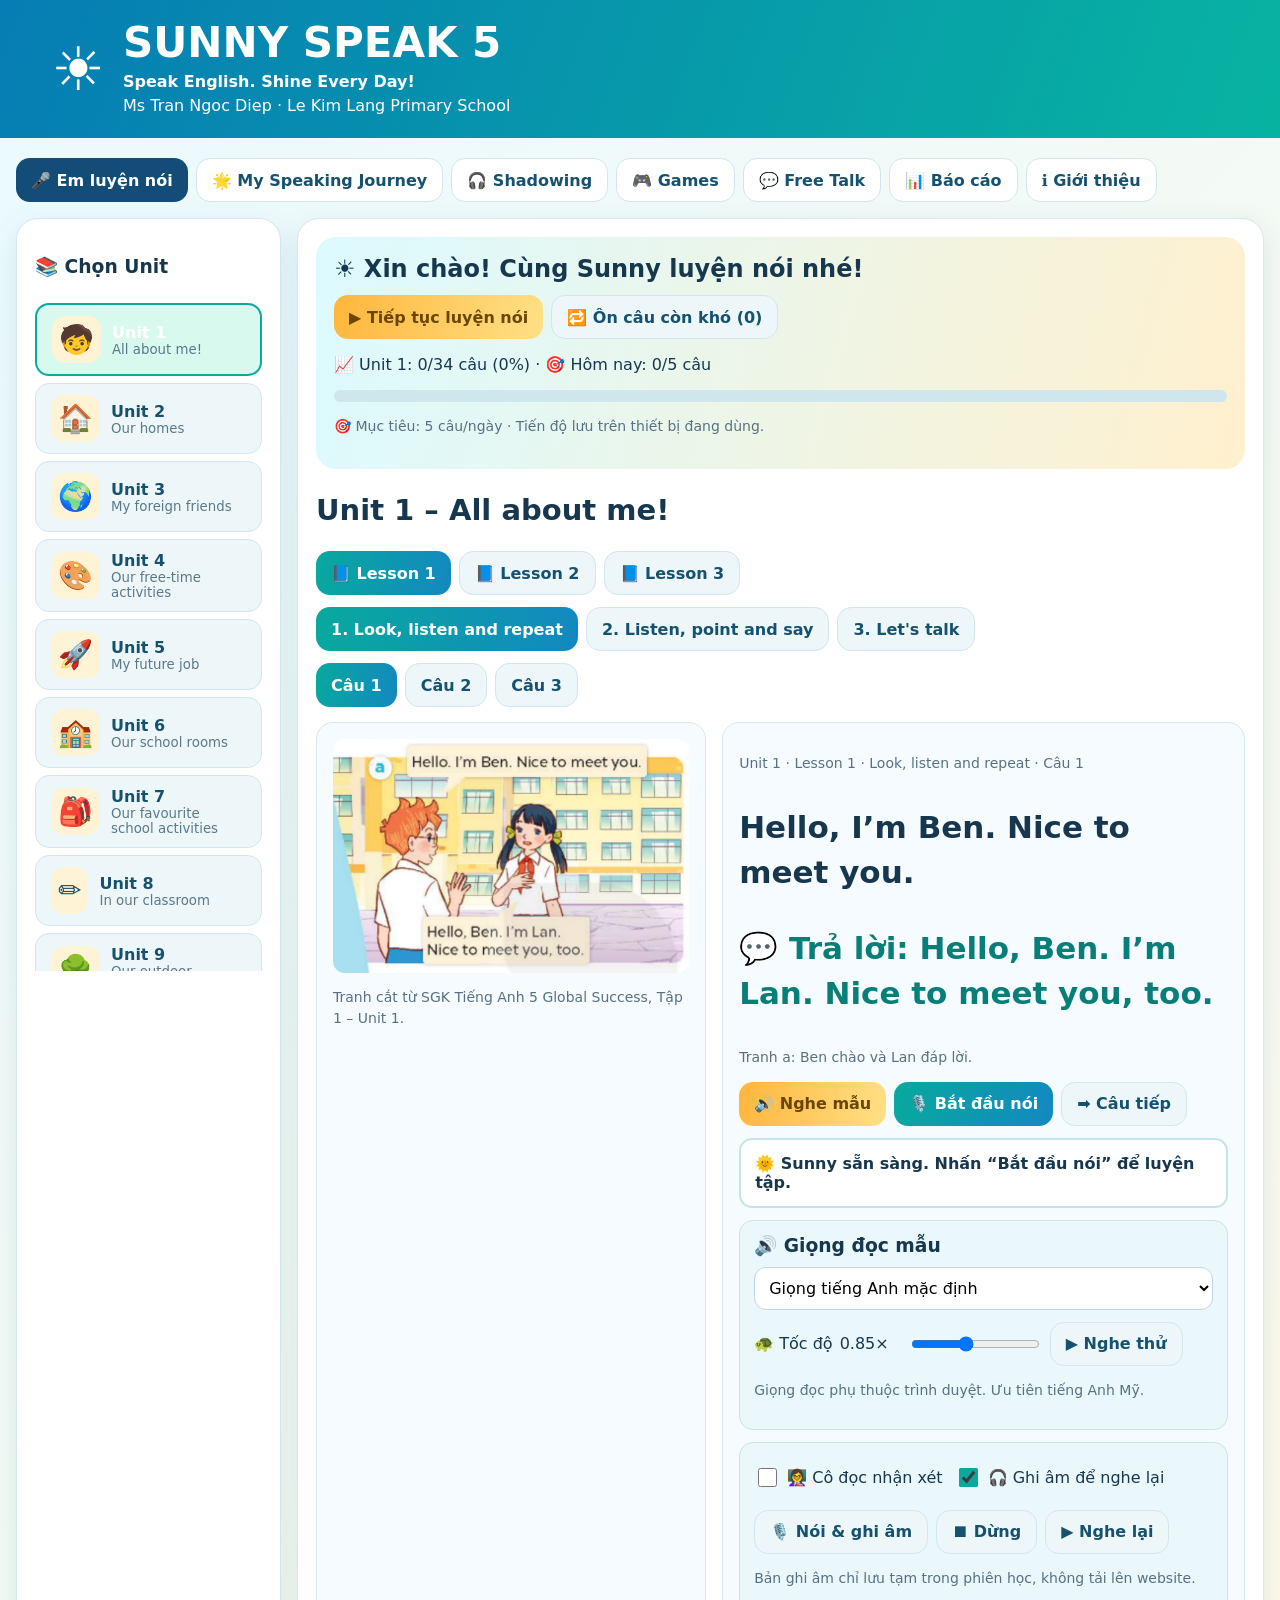
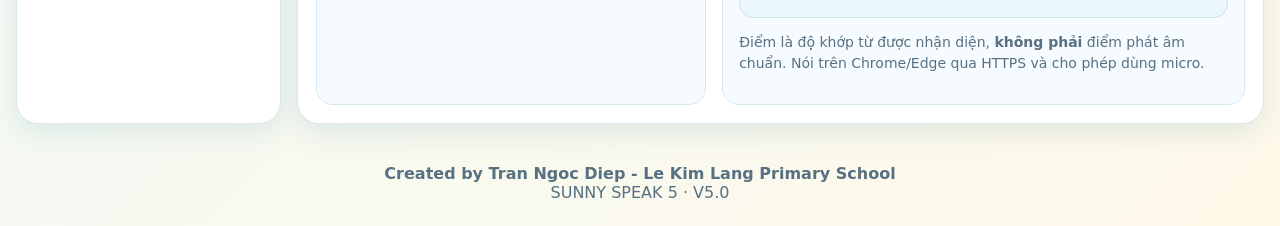
==== commit 86c1ef10: "Add files via upload" ====
--- a/index.html
+++ b/index.html
@@ -1,27 +1,5 @@
-<!doctype html><html lang="vi"><head><meta charset="utf-8"><meta name="viewport" content="width=device-width,initial-scale=1"><title>Sunny Speak 5 | Global Success – Unit 1</title><style>
-:root{--navy:#103c63;--blue:#0d89c8;--teal:#0bbcae;--yellow:#ffca4d}*{box-sizing:border-box}body{margin:0;font:16px system-ui,'Segoe UI',sans-serif;color:#193b53;background:linear-gradient(135deg,#eafaff,#fff9e5)}header{background:linear-gradient(105deg,#0a80c7,#02bcb1);color:white;padding:24px max(20px,5vw);display:flex;align-items:center;gap:20px;border-radius:0 0 30px 30px}header h1{font-size:clamp(27px,4vw,45px);margin:0}header p{margin:4px 0}.sun{font-size:70px;filter:drop-shadow(0 6px 5px #12618b66)}.wrap{max-width:1360px;margin:auto;padding:18px}nav{display:flex;flex-wrap:wrap;gap:9px;margin:12px 0 20px}button{border:0;cursor:pointer;font:inherit;font-weight:700;border-radius:14px;padding:11px 14px;background:#e6f6fc;color:#126083}button:hover{filter:brightness(.96)}button:focus-visible{outline:3px solid #ffb72c}nav button{background:white;box-shadow:0 3px 10px #13688d1c}button.active,.primary{background:linear-gradient(100deg,#ffb839,#ffdc76);color:#573700}.layout{display:grid;grid-template-columns:260px minmax(0,1fr);gap:18px}.card{background:#fff;border:1px solid #d5eff4;border-radius:23px;padding:20px;box-shadow:0 8px 22px #145d8020}.units{max-height:70vh;overflow:auto}.unit{display:block;width:100%;text-align:left;margin:7px 0}.unit.selected{background:#d2fff0;border:2px solid #00b8ac}.unit.locked{opacity:.58;cursor:not-allowed}.unit small{display:block;font-weight:400;margin-top:3px}.banner{padding:18px;background:linear-gradient(100deg,#e0faff,#fff0c9);border-radius:18px}.banner h2{margin:0 0 6px}.row{display:flex;flex-wrap:wrap;gap:8px;margin:12px 0}.selected-btn{background:#0aaca5;color:white}.progress{height:12px;border-radius:50px;background:#d7eaf1;overflow:hidden;max-width:620px}.progress div{height:100%;background:linear-gradient(90deg,#10bfb0,#ffc64e);width:0}.learning{display:grid;grid-template-columns:minmax(260px,44%) 1fr;gap:18px;margin-top:15px}.art{background:#f3fbff;border:1px solid #d5e8ef;border-radius:16px;padding:12px;align-self:start}.art img{width:100%;height:auto;display:block;border-radius:8px}.art small{display:block;margin-top:8px;color:#526b7c}.exercise{background:#f7fcff;border:1px solid #d5edf5;border-radius:16px;padding:18px}.phrase{font-size:clamp(22px,2.5vw,32px);font-weight:800;line-height:1.35}.muted{color:#526f80}.hide{display:none!important}.feedback{min-height:42px;margin:12px 0;font-weight:700}.notice{padding:12px;background:#fff5da;border-radius:12px;margin:14px 0}.stat{font-weight:700}.extra-tools{margin-top:16px;padding:14px;border:1px solid #b6e4ec;background:#eafaff;border-radius:14px}.extra-tools label{display:inline-flex;align-items:center;gap:7px;margin:7px 14px 7px 0;font-weight:650}.extra-tools input{width:19px;height:19px;accent-color:#0aaca5}.extra-tools audio{width:100%;max-width:480px;margin-top:10px}.extra-tools .row button{background:#d9f2f6}footer{text-align:center;padding:25px;color:#537386}@media(max-width:850px){.layout,.learning{grid-template-columns:1fr}.units{max-height:180px}header{padding:18px}.sun{font-size:48px}}
-.voice-panel{margin:14px 0;padding:15px;border:1px solid #b6e4ec;background:#eafaff;border-radius:14px}.voice-panel h3{margin:0 0 8px}.voice-controls{display:flex;flex-wrap:wrap;gap:10px;align-items:center}.voice-controls select{max-width:100%;min-width:220px;padding:10px;border:1px solid #9fcfdd;border-radius:10px;background:#fff;color:#193b53}.voice-controls input[type=range]{accent-color:#0aaca5}.unit-row{display:flex;align-items:center;gap:10px}.unit-emoji{display:grid;place-items:center;flex:none;width:39px;height:39px;border-radius:50%;background:#fff8e4;font-size:23px;box-shadow:0 2px 5px #12618b22}.unit-caption{display:block}.unit-caption small{margin-top:2px}.voice-note{font-size:13px;color:#526f80;margin:8px 0 0} </style></head><body><header><div class="sun" aria-label="Sunny">🌞</div><div><h1>Sunny Speak 5</h1><p><b>Speak English. Shine Every Day!</b></p><p>English 5 – Global Success • Ms Tran Ngoc Diep – Le Kim Lang Primary School</p></div></header><div class="wrap"><nav id="nav"><button data-tab="practice" class="active">🎤 Em luyện nói</button><button data-tab="journey">🌟 My Speaking Journey</button><button data-tab="shadow">🎧 Shadowing</button><button data-tab="games">🎮 Games</button><button data-tab="talk">💬 Free Talk</button><button data-tab="report">📊 Báo cáo</button><button data-tab="about">ℹ️ Giới thiệu</button></nav><div class="layout"><aside class="card"><h3>📚 Chọn Unit</h3><div id="units" class="units"></div><p class="muted">Unit 2–20 đang được biên soạn, không sử dụng câu minh họa thay SGK.</p></aside><main class="card"><section id="practice"><div class="banner"><h2>☀️ Xin chào! Mình luyện nói tiếng Anh nhé!</h2><div class="row"><button class="primary" id="resume">▶ Tiếp tục luyện nói</button><button id="hard">🔁 Ôn câu còn khó (<span id="hardCount">0</span>)</button></div><p class="stat" id="stats"></p><div class="progress"><div id="bar"></div></div><p class="muted">🎯 Mục tiêu hôm nay: 5 câu • Lưu tiến độ trên trình duyệt này.</p></div><h2>Unit 1 – All about me!</h2><div id="lessons" class="row"></div><div id="activities" class="row"></div><div id="questions" class="row"></div><div class="learning"><div class="art"><img id="art" alt="Tranh minh họa SGK của hoạt động"/><small id="source"></small></div><div class="exercise"><div class="muted" id="tag"></div><p class="phrase" id="phrase"></p><p class="phrase" id="answer" style="color:#007e82;font-size:clamp(20px,2.2vw,27px)"></p><p class="muted" id="hint"></p><div class="row"><button class="primary" id="listen">🔊 Nghe mẫu</button><button id="record">🎙️ Bắt đầu nói</button><button id="next">➡️ Câu tiếp</button></div><div class="voice-panel"><h3>🔊 Giọng đọc mẫu</h3><div class="voice-controls"><select id="voiceSelect" aria-label="Chọn giọng đọc mẫu"><option value="">Đang tìm giọng đọc...</option></select><label for="voiceRate">🐢 Tốc độ <output id="rateLabel">0.85×</output></label><input type="range" id="voiceRate" min="0.6" max="1.2" step="0.05" value="0.85"><button id="voiceTest">▶️ Nghe thử</button></div><p class="voice-note">Giọng có sẵn tùy theo trình duyệt và thiết bị. Ưu tiên giọng tiếng Anh Mỹ (en-US).</p></div><div class="extra-tools"><div><label><input type="checkbox" id="teacherFeedback"> 👩‍🏫 Cô đọc nhận xét</label><label><input type="checkbox" id="enableReplay" checked> 🎧 Ghi âm để nghe lại</label></div><div class="row"><button id="startAudio">🎙️ Nói & ghi âm</button><button id="stopAudio" disabled>⏹️ Dừng ghi âm</button><button id="playAudio" disabled>▶️ Nghe lại giọng của em</button></div><audio id="recordedAudio" controls class="hide"></audio><p id="audioStatus" class="muted" aria-live="polite">Bản ghi chỉ lưu tạm trong phiên học trên thiết bị, không tải lên website.</p></div><div id="heard" class="muted" aria-live="polite"></div><div id="feedback" class="feedback" aria-live="polite"></div><p class="muted">Phản hồi dựa trên mức độ khớp lời nói, không phải điểm phát âm AI chuyên sâu.</p></div></div></section><section id="journey" class="hide"><h2>🌟 My Speaking Journey</h2><p id="journeyText"></p><button id="reset">Xóa tiến độ trên thiết bị</button></section><section id="shadow" class="hide"><h2>🎧 Shadowing – Unit 1</h2><p>Nghe rồi nói theo câu đang chọn trong phần Em luyện nói.</p><p class="phrase" id="shadowPhrase"></p><button class="primary" id="shadowListen">🔊 Nghe</button> <button id="shadowRecord">🎙️ Nói theo</button><p id="shadowFeedback"></p></section><section id="games" class="hide"><h2>🎮 Sunny Quiz – Unit 1</h2><p>Nghe và chọn câu phù hợp.</p><button class="primary" id="gameListen">🔊 Nghe câu</button><div id="options" class="row"></div><p id="gameFeedback"></p><button id="gameNext">Câu khác</button></section><section id="talk" class="hide"><h2>💬 Free Talk – Unit 1</h2><p class="phrase" id="talkQuestion"></p><button class="primary" id="talkListen">🔊 Nghe câu hỏi</button> <button id="talkRecord">🎙️ Trả lời</button> <button id="talkNext">➡️ Câu khác</button><p id="talkFeedback"></p><p class="muted">Luyện hội thoại theo câu hỏi cố định, không phải chatbot AI.</p></section><section id="report" class="hide"><h2>📊 Báo cáo</h2><p id="reportText"></p><button class="primary" id="export">⬇️ Xuất CSV</button></section><section id="about" class="hide"><h2>☀️ Giới thiệu SUNNY SPEAK 5</h2><p><b>Speak English. Shine Every Day!</b></p><p>Website hỗ trợ học sinh lớp 5 luyện nghe và nói tiếng Anh, dựa trên SGK Tiếng Anh 5 – Global Success.</p><p><b>Created by:</b> Ms Tran Ngoc Diep<br><b>School:</b> Le Kim Lang Primary School</p><p>Hướng dẫn: Chọn Lesson → hoạt động → câu → nghe mẫu → nhấn micro → luyện lại.</p><p>Không cần đăng nhập. Tiến độ lưu cục bộ trên thiết bị, không tự đồng bộ.</p><div class="notice">V4.0: Hoàn thiện nội dung và tranh Unit 1. Unit 2–20 sẽ được bổ sung sau khi kiểm tra nội dung.</div></section></main></div></div><footer><strong>Created by Tran Ngoc Diep - Le Kim Lang Primary School</strong><br>Sunny Speak 5 • Unit 1 – Global Success • V4.3</footer><script src="data.js"></script><script>
-const $=id=>document.getElementById(id);let lesson=1,act=0,q=0,tab='practice',gameIndex=0,talkIndex=0;const store='sunny_v4_unit1';let done={},hard={};try{done=JSON.parse(localStorage.getItem(store+'_done')||'{}');hard=JSON.parse(localStorage.getItem(store+'_hard')||'{}')}catch{}const all=Object.values(LESSONS).flatMap(x=>x.flatMap(a=>a.items));const total=all.length;const key=()=>`${lesson}-${act}-${q}`;const activity=()=>LESSONS[lesson][act];const item=()=>activity().items[q];function persist(){localStorage.setItem(store+'_done',JSON.stringify(done));localStorage.setItem(store+'_hard',JSON.stringify(hard));stats()}function stats(){let n=Object.keys(done).length;let today=new Date().toDateString();let daily=Object.values(done).filter(v=>new Date(v.date).toDateString()===today).length;$('stats').textContent=`📈 Tiến độ Unit 1: ${n}/${total} câu (${Math.round(100*n/total)}%) • 🎯 Hôm nay: ${daily}/5 câu`;$('bar').style.width=(100*n/total)+'%';$('hardCount').textContent=Object.keys(hard).length;$('journeyText').textContent=`Đã hoàn thành ${n}/${total} câu. ${Object.keys(hard).length} câu cần ôn.`;$('reportText').textContent=`Unit 1: ${n} câu đã đạt. Dữ liệu lưu trên trình duyệt này.`}function render(){let a=activity();$('lessons').innerHTML=[1,2,3].map(i=>`<button class="${i===lesson?'selected-btn':''}" data-l="${i}">📘 Lesson ${i}</button>`).join('');document.querySelectorAll('[data-l]').forEach(b=>b.onclick=()=>{lesson=+b.dataset.l;act=0;q=0;render()});$('activities').innerHTML=LESSONS[lesson].map((a,i)=>`<button class="${i===act?'selected-btn':''}" data-a="${i}">${i+1}. ${a.name}</button>`).join('');document.querySelectorAll('[data-a]').forEach(b=>b.onclick=()=>{act=+b.dataset.a;q=0;render()});$('questions').innerHTML=a.items.map((v,i)=>`<button class="${i===q?'selected-btn':''}" data-q="${i}">${done[`${lesson}-${act}-${i}`]?'⭐ ':''}Câu ${i+1}</button>`).join('');document.querySelectorAll('[data-q]').forEach(b=>b.onclick=()=>{q=+b.dataset.q;render()});$('art').src='assets/'+item().image;$('source').textContent=`Nguồn: SGK Tiếng Anh 5 Global Success, Tập 1, Unit 1, Lesson ${lesson}. Tranh được cắt riêng đúng hoạt động và câu luyện nói.`;$('tag').textContent=`Lesson ${lesson} • ${a.name} • Câu ${q+1}`;$('phrase').textContent=item().question; $('answer').textContent=item().answer ? '💬 Trả lời: '+item().answer : ''; $('hint').textContent=item().hint;$('heard').textContent='';$('feedback').textContent='';$('shadowPhrase').textContent=item().text;localStorage.setItem(store+'_last',key());stats()}function speak(t){if(!window.speechSynthesis){alert('Trình duyệt chưa hỗ trợ đọc tiếng Anh.');return}speechSynthesis.cancel();let u=new SpeechSynthesisUtterance(t);u.lang='en-US';u.rate=Number($('voiceRate').value);let voice=availableVoices.find(v=>v.voiceURI===$('voiceSelect').value);if(voice){u.voice=voice;u.lang=voice.lang}speechSynthesis.speak(u)}function norm(t){return t.toLowerCase().replace(/[^a-z0-9\s]/g,'').replace(/\s+/g,' ').trim()}function recognize(expected,target,cb){let API=window.SpeechRecognition||window.webkitSpeechRecognition;if(!API){$(target).textContent='Trình duyệt chưa hỗ trợ micro nhận diện. Thử Chrome hoặc Edge.';return}let r=new API();r.lang='en-US';r.interimResults=false;$(target).textContent='🎙️ Sunny đang nghe...';r.onresult=e=>{let said=e.results[0][0].transcript;$(target).textContent='Em nói: '+said;let a=norm(expected).split(' ').filter(Boolean),b=norm(said).split(' ').filter(Boolean);let pool=[...b],match=0;for(let w of a){let idx=pool.indexOf(w);if(idx>=0){match++;pool.splice(idx,1)}}let score=a.length?Math.round(100*match/a.length):0;cb(score,said)};r.onerror=e=>$(target).textContent='Micro: '+e.error+' – kiểm tra quyền truy cập và thử lại.';try{r.start()}catch(e){$(target).textContent=e.message}}$('listen').onclick=()=>speak([item().question,item().answer].filter(Boolean).join(' '));$('record').onclick=()=>recognize(item().text,'heard',(score,said)=>{let k=key();if(score>=80){done[k]={lesson,activity:activity().name,question:q+1,text:item().text,spoken:said,date:new Date().toISOString()};delete hard[k];$('feedback').textContent=`🌟 Excellent! Mức khớp từ ước tính: ${score}%.`;teacherSay('Excellent! You did a great job!')}else{hard[k]={lesson,act,q};$('feedback').textContent=`💛 Good try! Mức khớp từ ước tính: ${score}%. Hãy nghe và luyện lại.`;teacherSay('Good try! Listen carefully and try again!')}persist()});$('next').onclick=()=>{q=(q+1)%activity().items.length;render()};$('resume').onclick=()=>{let s=(localStorage.getItem(store+'_last')||'1-0-0').split('-').map(Number);[lesson,act,q]=s;render();$('phrase').scrollIntoView({behavior:'smooth',block:'center'})};$('hard').onclick=()=>{let x=Object.values(hard)[0];if(!x){alert('Chưa có câu cần ôn.');return}[lesson,act,q]=[x.lesson,x.act,x.q];render()};$('shadowListen').onclick=()=>speak(item().text);$('shadowRecord').onclick=()=>recognize(item().text,'shadowFeedback',s=>$('shadowFeedback').textContent=`Mức khớp từ: ${s}%`);function gameRender(){let base=all.filter(x=>!x.text.includes('...'));let correct=base[gameIndex%base.length].text;let choices=[correct,base[(gameIndex+7)%base.length].text,base[(gameIndex+13)%base.length].text].sort((a,b)=>a.localeCompare(b));$('options').innerHTML=choices.map(s=>`<button data-option="${encodeURIComponent(s)}">${s}</button>`).join('');document.querySelectorAll('[data-option]').forEach(b=>b.onclick=()=>{$('gameFeedback').textContent=decodeURIComponent(b.dataset.option)===correct?'🌟 Correct!':'💛 Try again!'});$('gameListen').onclick=()=>speak(correct);$('gameFeedback').textContent=''}$('gameNext').onclick=()=>{gameIndex++;gameRender()};let prompts=['Can you tell me about yourself?','What’s your favourite sport?','What’s your favourite colour?','What’s your favourite animal?','What’s your favourite food?'];function talkRender(){$('talkQuestion').textContent=prompts[talkIndex%prompts.length];$('talkFeedback').textContent=''}$('talkListen').onclick=()=>speak($('talkQuestion').textContent);$('talkRecord').onclick=()=>recognize('','talkFeedback',(_,said)=>$('talkFeedback').textContent='🌞 Sunny heard: '+said);$('talkNext').onclick=()=>{talkIndex++;talkRender()};$('reset').onclick=()=>{if(confirm('Xóa tiến độ Unit 1 trên thiết bị?')){done={};hard={};persist();render()}};$('export').onclick=()=>{let rows=[['Lesson','Activity','Question','Sentence','Spoken','Time'],...Object.values(done).map(x=>[x.lesson,x.activity,x.question,x.text,x.spoken,x.date])];let csv='﻿'+rows.map(r=>r.map(v=>'"'+String(v).replace(/"/g,'""')+'"').join(',')).join('\r\n');let url=URL.createObjectURL(new Blob([csv],{type:'text/csv;charset=utf-8'}));let a=document.createElement('a');a.href=url;a.download='Sunny-Speak-Unit1.csv';a.click();setTimeout(()=>URL.revokeObjectURL(url),1000)};document.querySelectorAll('[data-tab]').forEach(b=>b.onclick=()=>{document.querySelectorAll('[data-tab]').forEach(x=>x.classList.toggle('active',x===b));document.querySelectorAll('main section').forEach(s=>s.classList.toggle('hide',s.id!==b.dataset.tab));if(b.dataset.tab==='games')gameRender();if(b.dataset.tab==='talk')talkRender();stats()});const unitIcons=['🧒','🏠','🌍','🎨','👩‍🚀','🏫','🎒','✏️','🌳','🚌','👨‍👩‍👧','🏖️','📖','🎵','🚲','🌟','🏅','🗺️','💬','🎓'];
-let availableVoices=[];
-function loadVoices(){if(!window.speechSynthesis)return;let voices=speechSynthesis.getVoices().filter(v=>/^en(-|_)/i.test(v.lang));availableVoices=voices;const select=$('voiceSelect');const previous=select.value||localStorage.getItem('sunny_voice_uri')||'';select.innerHTML='';if(!voices.length){let o=document.createElement('option');o.value='';o.textContent='Giọng mặc định (chưa tìm thấy danh sách)';select.appendChild(o);return}voices.sort((a,b)=>Number(/^en-US$/i.test(b.lang))-Number(/^en-US$/i.test(a.lang)));for(let v of voices){let o=document.createElement('option');o.value=v.voiceURI;o.textContent=v.name+' – '+v.lang;select.appendChild(o)}let preferred=voices.find(v=>v.voiceURI===previous)||voices.find(v=>/Aria|Jenny|Ana|Natural/i.test(v.name)&&/^en-US$/i.test(v.lang))||voices.find(v=>/^en-US$/i.test(v.lang))||voices[0];select.value=preferred.voiceURI}
-$('voiceSelect').addEventListener('change',()=>localStorage.setItem('sunny_voice_uri',$('voiceSelect').value));$('voiceRate').addEventListener('input',()=>{$('rateLabel').textContent=Number($('voiceRate').value).toFixed(2)+'×';localStorage.setItem('sunny_voice_rate',$('voiceRate').value)});let storedRate=localStorage.getItem('sunny_voice_rate');if(storedRate&&Number(storedRate)>=0.6&&Number(storedRate)<=1.2){$('voiceRate').value=storedRate;$('rateLabel').textContent=Number(storedRate).toFixed(2)+'×'}$('voiceTest').onclick=()=>speak('Hello! Welcome to Sunny Speak Five. Let us practise English together!');if(window.speechSynthesis){loadVoices();speechSynthesis.addEventListener('voiceschanged',loadVoices);setTimeout(loadVoices,700)}
-$('units').innerHTML=['All about me!','Our homes','My foreign friends','Our free-time activities','My future job','Our school rooms','Our favourite school activities','In our classroom','Our outdoor activities','Our school trip','Unit 11','Unit 12','Unit 13','Unit 14','Unit 15','Unit 16','Unit 17','Unit 18','Unit 19','Unit 20'].map((s,i)=>`<button class="unit ${i===0?'selected':'locked'}" ${i===0?'':'disabled'}><span class="unit-row"><span class="unit-emoji" aria-hidden="true">${unitIcons[i]}</span><span class="unit-caption">Unit ${i+1}<small>${s}${i===0?'':' • Đang biên soạn'}</small></span></span></button>`).join('');render();gameRender();talkRender();
-
-// Tùy chọn cô đọc nhận xét và ghi âm nghe lại (lưu tạm tại thiết bị).
-function teacherSay(message){if(!$('teacherFeedback').checked)return;let u=new SpeechSynthesisUtterance(message);u.lang='en-US';u.rate=.85;speechSynthesis.speak(u)}
-let audioRecorder=null,audioStream=null,audioChunks=[],audioUrl=null;
-$('startAudio').onclick=async()=>{
- if(!$('enableReplay').checked){$('audioStatus').textContent='Hãy bật ô “Ghi âm để nghe lại” trước.';return}
- if(!navigator.mediaDevices?.getUserMedia||!window.MediaRecorder){$('audioStatus').textContent='Trình duyệt không hỗ trợ ghi âm. Hãy dùng Chrome/Edge trên HTTPS.';return}
- try{
-  audioStream=await navigator.mediaDevices.getUserMedia({audio:true});audioChunks=[];
-  audioRecorder=new MediaRecorder(audioStream);
-  audioRecorder.ondataavailable=e=>{if(e.data.size)audioChunks.push(e.data)};
-  audioRecorder.onstop=()=>{let blob=new Blob(audioChunks,{type:audioRecorder.mimeType||'audio/webm'});if(audioUrl)URL.revokeObjectURL(audioUrl);audioUrl=URL.createObjectURL(blob);$('recordedAudio').src=audioUrl;$('recordedAudio').classList.remove('hide');$('playAudio').disabled=false;$('audioStatus').textContent='Đã ghi âm. Bấm “Nghe lại giọng của em” để phát.';audioStream?.getTracks().forEach(t=>t.stop());audioStream=null};
-  audioRecorder.start();$('startAudio').disabled=true;$('stopAudio').disabled=false;$('audioStatus').textContent='🔴 Đang ghi âm... Hãy nói câu tiếng Anh rồi bấm Dừng ghi âm.';
- }catch(e){$('audioStatus').textContent='Không truy cập được micro: '+e.message}
-};
-$('stopAudio').onclick=()=>{if(audioRecorder?.state==='recording')audioRecorder.stop();$('startAudio').disabled=false;$('stopAudio').disabled=true};
-$('playAudio').onclick=()=>{$('recordedAudio').play().catch(()=>{$('audioStatus').textContent='Không phát được bản ghi trên trình duyệt này.'})};
-$('enableReplay').onchange=()=>{if(!$('enableReplay').checked&&audioRecorder?.state==='recording')$('stopAudio').click();$('startAudio').disabled=!$('enableReplay').checked};
+<!doctype html><html lang="vi"><head><meta charset="utf-8"><meta name="viewport" content="width=device-width,initial-scale=1"><meta name="theme-color" content="#087d93"><title>SUNNY SPEAK 5 – Speak English. Shine Every Day!</title><style>
+:root{font-family:system-ui,'Segoe UI',Arial,sans-serif;color:#17374e;background:#eff8fb;--teal:#087f88;--blue:#2379bd;--yellow:#ffc84b}*{box-sizing:border-box}body{margin:0;background:linear-gradient(135deg,#eafaff,#fff9e9);min-height:100vh}button,select,input{font:inherit}button{cursor:pointer;border:1px solid #d3e5ed;border-radius:14px;padding:11px 15px;background:#edf7fa;color:#16516e;font-weight:750;min-height:44px}button:hover{filter:brightness(.97)}button:focus-visible,select:focus-visible{outline:3px solid #f6ae2d;outline-offset:2px}button.on,.primary{background:linear-gradient(100deg,#08a99e,#1388c0);color:white;border:0}.gold{background:linear-gradient(100deg,#ffb63c,#ffe086);color:#6a4600;border:0}header{background:linear-gradient(110deg,#067db4,#08b3a1);color:white;padding:18px max(16px,4vw);display:flex;gap:18px;align-items:center}header .sun{font-size:60px}h1{margin:0;font-size:clamp(26px,4vw,42px)}header p{margin:5px 0}.container{max-width:1500px;margin:auto;padding:16px}.tabs{display:flex;gap:8px;overflow-x:auto;padding:4px 0 16px;scrollbar-width:thin}.tabs button{flex-shrink:0;background:white}.tabs button.on{background:#124c77;color:white}.grid{display:grid;grid-template-columns:265px minmax(0,1fr);gap:16px}.panel{background:white;border:1px solid #d7e8ef;border-radius:22px;padding:18px;box-shadow:0 9px 28px #236c8420}.sidebar{max-height:75vh;overflow:auto}.unit{width:100%;display:flex;text-align:left;align-items:center;gap:11px;margin:7px 0}.unit .icon{font-size:28px;flex:none;background:#fff3d6;padding:7px;border-radius:13px}.unit small{display:block;color:#5c7888;font-weight:450}.unit.on{background:#d8f9ee;border:2px solid #0ba99d}.banner{border-radius:20px;padding:18px;background:linear-gradient(105deg,#dcfaff,#fff0ce)}.banner h2{margin:0 0 7px}.bar{height:12px;background:#cfe6ec;border-radius:50px;overflow:hidden}.bar>div{height:100%;background:linear-gradient(90deg,#0ab5a8,#ffb82d);width:0}.row{display:flex;flex-wrap:wrap;gap:8px;margin:12px 0}.row button{max-width:100%}.lesson-title{font-size:clamp(21px,3vw,29px)}.workspace{display:grid;grid-template-columns:minmax(220px,42%) minmax(0,1fr);gap:16px;margin-top:15px}.art,.practice{background:#f6fbff;border:1px solid #d5eaf0;border-radius:17px;padding:16px;min-width:0}.art img{width:100%;height:auto;border-radius:12px;display:block}.art-placeholder{min-height:240px;border:2px dashed #b2d7df;border-radius:14px;display:grid;place-items:center;text-align:center;padding:20px;background:linear-gradient(130deg,#d9f8fb,#fff4d5)}.art-placeholder .big{font-size:76px}.phrase{font-size:clamp(21px,2.7vw,31px);font-weight:800;line-height:1.45;overflow-wrap:anywhere}.answer{color:#087e78}.muted{color:#577182;font-size:14px;line-height:1.5}.status{margin:12px 0;padding:14px;border:2px solid #c3e5e9;border-radius:13px;background:white;min-height:52px;font-weight:750}.status.listening{border-color:#f0a631;background:#fff4d8;color:#795100;animation:pulse 1.4s infinite}@keyframes pulse{50%{box-shadow:0 0 0 6px #ffc84b25}}.status.good{border-color:#16a787;background:#e7fff4}.box{margin:12px 0;padding:14px;border-radius:14px;background:#eaf8fb;border:1px solid #c5e5e9}.box h3{margin:0 0 10px}.box select{width:100%;padding:10px;border:1px solid #bed7df;border-radius:12px;background:white}.box label{display:inline-flex;align-items:center;gap:7px;margin:8px 12px 8px 0}.box input[type=checkbox]{width:19px;height:19px;accent-color:#0aa99e}.hidden{display:none!important}.score{font-weight:750;font-size:18px}.notice{border-left:5px solid #e7b144;background:#fff7df;padding:13px;border-radius:8px}.cards{display:grid;grid-template-columns:repeat(auto-fit,minmax(170px,1fr));gap:12px}.metric{padding:18px;background:#effaff;border-radius:15px}.metric b{font-size:28px;display:block}.badge{display:inline-block;background:#e1f8e9;border-radius:20px;padding:5px 11px;font-size:12px;font-weight:800;color:#077568}footer{text-align:center;color:#577182;padding:24px 10px}#heard{white-space:pre-wrap}audio{width:100%}@media(max-width:980px){.grid,.workspace{grid-template-columns:1fr}.sidebar{max-height:210px}.container{padding:10px}.panel{padding:13px}}@media(min-width:981px) and (pointer:coarse){button{min-height:54px;font-size:18px}}@media(max-width:520px){header .sun{font-size:42px}header p{font-size:12px}.art-placeholder{min-height:170px}.row button{flex:1 1 auto}.tabs button{font-size:13px}}@media(prefers-reduced-motion:reduce){.status.listening{animation:none}}
+</style></head><body><header><div class="sun">☀️</div><div><h1>SUNNY SPEAK 5</h1><p><b>Speak English. Shine Every Day!</b></p><p>Ms Tran Ngoc Diep · Le Kim Lang Primary School</p></div></header><div class="container"><nav class="tabs" id="tabs" aria-label="Chức năng"><button data-tab="learn" class="on">🎤 Em luyện nói</button><button data-tab="journey">🌟 My Speaking Journey</button><button data-tab="shadow">🎧 Shadowing</button><button data-tab="games">🎮 Games</button><button data-tab="talk">💬 Free Talk</button><button data-tab="report">📊 Báo cáo</button><button data-tab="about">ℹ️ Giới thiệu</button></nav><div class="grid"><aside class="panel"><h3>📚 Chọn Unit</h3><div class="sidebar" id="units"></div></aside><main class="panel"><section id="learn"><div class="banner"><h2>☀️ Xin chào! Cùng Sunny luyện nói nhé!</h2><div class="row"><button class="gold" id="resume">▶ Tiếp tục luyện nói</button><button id="hard">🔁 Ôn câu còn khó (<span id="hardCount">0</span>)</button></div><p id="stats"></p><div class="bar"><div id="bar"></div></div><p class="muted">🎯 Mục tiêu: 5 câu/ngày · Tiến độ lưu trên thiết bị đang dùng.</p></div><h2 class="lesson-title" id="unitTitle"></h2><div id="lessonButtons" class="row"></div><div id="activityButtons" class="row"></div><div id="questionButtons" class="row"></div><div class="workspace"><div class="art"><img id="art" class="hidden" alt="Tranh minh họa bài học"><div id="placeholder" class="art-placeholder"><div><div class="big" id="artIcon"></div><h3 id="artTitle"></h3><p class="muted">Luyện nói theo chủ đề</p></div></div><p id="source" class="muted"></p></div><div class="practice"><p class="muted" id="tag"></p><p id="question" class="phrase"></p><p id="answer" class="phrase answer"></p><p id="hint" class="muted"></p><div class="row"><button class="gold" id="listen">🔊 Nghe mẫu</button><button class="primary" id="record">🎙️ Bắt đầu nói</button><button id="next">➡️ Câu tiếp</button></div><div id="status" class="status" role="status" aria-live="polite">🌞 Sunny sẵn sàng. Nhấn “Bắt đầu nói” để luyện tập.</div><div id="heard" class="muted"></div><div id="feedback" class="score" aria-live="polite"></div><div class="box"><h3>🔊 Giọng đọc mẫu</h3><select id="voiceSelect" aria-label="Chọn giọng đọc"><option>Đang tìm giọng đọc...</option></select><div class="row"><label>🐢 Tốc độ <output id="rateLabel">0.85×</output></label><input id="voiceRate" type="range" min="0.6" max="1.2" step="0.05" value="0.85" aria-label="Tốc độ đọc"><button id="voiceTest">▶ Nghe thử</button></div><p class="muted">Giọng đọc phụ thuộc trình duyệt. Ưu tiên tiếng Anh Mỹ.</p></div><div class="box"><label><input type="checkbox" id="teacherFeedback"> 👩‍🏫 Cô đọc nhận xét</label><label><input type="checkbox" id="replayEnabled" checked> 🎧 Ghi âm để nghe lại</label><div class="row"><button id="audioStart">🎙️ Nói & ghi âm</button><button id="audioStop" disabled>⏹ Dừng</button><button id="audioPlay" disabled>▶ Nghe lại</button></div><audio id="audio" class="hidden" controls></audio><p class="muted" id="audioStatus">Bản ghi âm chỉ lưu tạm trong phiên học, không tải lên website.</p></div><p class="muted">Điểm là độ khớp từ được nhận diện, <b>không phải</b> điểm phát âm chuẩn. Nói trên Chrome/Edge qua HTTPS và cho phép dùng micro.</p></div></div></section><section id="journey" class="hidden"><h2>🌟 My Speaking Journey</h2><div id="journeyBody"></div><button id="reset">🗑 Xóa tiến độ trên thiết bị</button></section><section id="shadow" class="hidden"><h2>🎧 Shadowing</h2><p class="muted">Nghe mẫu, sau đó nói theo. Chọn câu ở mục Em luyện nói.</p><p id="shadowText" class="phrase"></p><div class="row"><button id="shadowListen" class="gold">🔊 Nghe câu</button><button id="shadowSpeak" class="primary">🎙️ Nói theo</button></div><div id="shadowStatus" class="status">Sẵn sàng luyện nói theo.</div></section><section id="games" class="hidden"><h2>🎮 Sunny Listening Game</h2><p>Nghe và chọn câu trả lời phù hợp với câu hỏi.</p><button id="gameListen" class="gold">🔊 Nghe câu hỏi</button><div id="gameOptions" class="row"></div><p id="gameStatus" class="status">Hãy nghe câu hỏi.</p><button id="gameNext">➡️ Câu khác</button></section><section id="talk" class="hidden"><h2>💬 Free Talk</h2><p class="muted">Hội thoại có hướng dẫn theo chủ đề Unit hiện tại; không phải chatbot AI.</p><p id="talkQuestion" class="phrase"></p><div class="row"><button id="talkListen" class="gold">🔊 Nghe câu hỏi</button><button id="talkSpeak" class="primary">🎙️ Trả lời</button><button id="talkNext">➡️ Câu khác</button></div><div id="talkStatus" class="status">Sẵn sàng trò chuyện!</div></section><section id="report" class="hidden"><h2>📊 Báo cáo luyện nói</h2><div id="reportBody"></div><button class="primary" id="export">⬇ Xuất báo cáo CSV</button></section><section id="about" class="hidden"><h2>☀️ Giới thiệu SUNNY SPEAK 5</h2><p>Ứng dụng hỗ trợ học sinh lớp 5 luyện nói theo chủ đề Tiếng Anh 5 – Global Success (GDPT 2018).</p><p><b>Created by Tran Ngoc Diep - Le Kim Lang Primary School</b></p><p>Unit 1 sử dụng tranh cắt từ tài liệu SGK do giáo viên cung cấp. Unit 2–20 hiện có <b>bài luyện bổ trợ dựa trên chủ đề, mẫu cấu trúc trong Book map</b>, chưa phải bản chép đầy đủ từng tranh, lời thoại và bài tập của SGK. Các câu luyện bổ trợ được ghi nhãn để tránh nhầm với nguyên bản.</p><p>My Speaking Journey, Shadowing, Games, Free Talk và Báo cáo đều sử dụng dữ liệu của Unit đang chọn. Dữ liệu tiến độ lưu cục bộ trong trình duyệt, không yêu cầu đăng nhập.</p><p>Nhận diện giọng nói sử dụng khả năng của trình duyệt, có thể cần kết nối mạng hoặc gửi âm thanh đến dịch vụ nhận diện của nhà cung cấp trình duyệt. Ghi âm để nghe lại không tự tải lên máy chủ website.</p></section></main></div></div><footer><strong>Created by Tran Ngoc Diep - Le Kim Lang Primary School</strong><br>SUNNY SPEAK 5 · V5.0</footer><script src="data.js"></script><script>
+const $=id=>document.getElementById(id), U=window.SUNNY_UNITS;let ui=0,li=1,ai=0,qi=0,activeTab='learn',gameIdx=0,talkIdx=0,voices=[],recording=null,stream=null,chunks=[],audioURL=null,recognition=null;const KEY='sunny5_v5';let done={},hard={};try{done=JSON.parse(localStorage.getItem(KEY+'_done')||'{}');hard=JSON.parse(localStorage.getItem(KEY+'_hard')||'{}')}catch{}const unit=()=>U[ui],lessons=()=>unit().lessons,acts=()=>lessons()[String(li)],activity=()=>acts()[ai],item=()=>activity().items[qi],id=()=>`${unit().id}:${li}:${ai}:${qi}`;const clean=s=>String(s||'').toLowerCase().replace(/[’‘]/g,"'").replace(/[^a-z0-9' ]/g,' ').replace(/\s+/g,' ').trim();const words=s=>clean(s).split(' ').filter(Boolean);function similarity(expected,spoken){let a=words(expected),b=words(spoken);if(!a.length)return null;let dp=Array.from({length:a.length+1},()=>Array(b.length+1).fill(0));for(let i=0;i<=a.length;i++)dp[i][0]=i;for(let j=0;j<=b.length;j++)dp[0][j]=j;for(let i=1;i<=a.length;i++)for(let j=1;j<=b.length;j++)dp[i][j]=Math.min(dp[i-1][j]+1,dp[i][j-1]+1,dp[i-1][j-1]+(a[i-1]===b[j-1]?0:1));return Math.max(0,Math.round(100*(1-dp[a.length][b.length]/Math.max(a.length,b.length))))}function persist(){try{localStorage.setItem(KEY+'_done',JSON.stringify(done));localStorage.setItem(KEY+'_hard',JSON.stringify(hard));localStorage.setItem(KEY+'_last',JSON.stringify([ui,li,ai,qi]))}catch{}updateStats()};function renderUnits(){$('units').innerHTML='';U.forEach((u,i)=>{let b=document.createElement('button');b.className='unit'+(ui===i?' on':'');b.innerHTML=`<span class="icon">${u.icon}</span><span><b>Unit ${u.id}</b><small>${u.name}</small></span>`;b.onclick=()=>{ui=i;li=1;ai=0;qi=0;render();renderGame();renderTalk()};$('units').appendChild(b)})}function buttonGroup(el,items,selected,onClick){el.innerHTML='';items.forEach((x,i)=>{let b=document.createElement('button');b.textContent=x;b.className=i===selected?'on':'';b.onclick=()=>onClick(i);el.appendChild(b)})}function render(){renderUnits();$('unitTitle').textContent=`Unit ${unit().id} – ${unit().name}`;buttonGroup($('lessonButtons'),[1,2,3].map(i=>'📘 Lesson '+i),li-1,i=>{li=i+1;ai=0;qi=0;render()});buttonGroup($('activityButtons'),acts().map((a,i)=>`${i+1}. ${a.name}`),ai,i=>{ai=i;qi=0;render()});buttonGroup($('questionButtons'),activity().items.map((x,i)=>(done[`${unit().id}:${li}:${ai}:${i}`]?'⭐ ':'')+'Câu '+(i+1)),qi,i=>{qi=i;render()});let x=item();$('tag').textContent=`Unit ${unit().id} · Lesson ${li} · ${activity().name} · Câu ${qi+1}`;$('question').textContent=x.question;$('answer').textContent=x.answer?'💬 Trả lời: '+x.answer:'';$('hint').textContent=x.hint||'';$('art').classList.toggle('hidden',!x.image);$('placeholder').classList.toggle('hidden',!!x.image);if(x.image){$('art').src='assets/'+x.image;$('art').onerror=()=>{$('art').classList.add('hidden');$('placeholder').classList.remove('hidden')}}$('artIcon').textContent=unit().icon;$('artTitle').textContent=unit().name;$('source').textContent=x.image?'Tranh cắt từ SGK Tiếng Anh 5 Global Success, Tập 1 – Unit 1.':'Minh họa biểu tượng chủ đề; bài luyện bổ trợ theo Book map, không phải tranh gốc SGK.';setStatus('🌞 Sunny sẵn sàng. Nhấn “Bắt đầu nói” để luyện tập.');$('heard').textContent='';$('feedback').textContent='';$('shadowText').textContent=x.text;persist()}function setStatus(t,kind=''){$('status').className='status '+kind;$('status').textContent=t}function loadVoices(){if(!speechSynthesis)return;voices=speechSynthesis.getVoices().filter(v=>/^en/i.test(v.lang));let select=$('voiceSelect'),saved=localStorage.getItem(KEY+'_voice');select.innerHTML='';if(!voices.length){select.add(new Option('Giọng tiếng Anh mặc định',''));return}voices.sort((a,b)=>Number(b.lang==='en-US')-Number(a.lang==='en-US'));voices.forEach(v=>select.add(new Option(v.name+' · '+v.lang,v.voiceURI)));select.value=voices.find(v=>v.voiceURI===saved)?.voiceURI||voices.find(v=>/Aria|Jenny|Ana/i.test(v.name))?.voiceURI||voices[0].voiceURI}function speak(text){if(!('speechSynthesis'in window))return; speechSynthesis.cancel();let u=new SpeechSynthesisUtterance(text);u.lang='en-US';u.rate=Number($('voiceRate').value);let v=voices.find(v=>v.voiceURI===$('voiceSelect').value);if(v){u.voice=v;u.lang=v.lang}speechSynthesis.speak(u)}function teacher(text){if($('teacherFeedback').checked)speak(text)}function recognize(expected,output,callback){let API=window.SpeechRecognition||window.webkitSpeechRecognition;if(!API){output('⚠️ Trình duyệt chưa hỗ trợ nhận diện giọng nói. Hãy dùng Chrome/Edge mới nhất.','');return}if(recognition){try{recognition.abort()}catch{}}let r=new API();recognition=r;r.lang='en-US';r.interimResults=false;r.maxAlternatives=1;let got=false;output('🎙️ Sunny đang nghe...','listening');r.onresult=e=>{got=true;let spoken=e.results[0][0].transcript,score=similarity(expected,spoken);callback(score,spoken)};r.onerror=e=>{got=true;output('⚠️ Micro: '+e.error+'. Kiểm tra quyền micro, mạng và thử lại.','')};r.onend=()=>{if(!got)output('💡 Sunny chưa nghe rõ. Em hãy thử nói lại.','')};try{r.start()}catch(e){output('⚠️ '+e.message,'')}}function practiceRecognize(){recognize(item().text,setStatus,(score,spoken)=>{$('heard').textContent='🗣️ Sunny nghe được: '+spoken;let k=id();if(score>=80){done[k]={unit:unit().id,lesson:li,activity:activity().name,question:qi+1,target:item().text,spoken,score,date:new Date().toISOString()};delete hard[k];setStatus('🌟 Sunny đã nghe được câu của em!','good');$('feedback').textContent=`⭐ Khớp ${score}% · Excellent!`;teacher('Excellent! Great job!')}else{hard[k]={unit:unit().id,lesson:li,activity:ai,question:qi};setStatus('💛 Sunny đã nghe được. Hãy nghe mẫu rồi thử lại.');$('feedback').textContent=`Khớp ${score}% · Good try!`;teacher('Good try! Please listen and try again.')}persist()})}function updateStats(){let rows=Object.values(done),n=rows.filter(r=>r.unit===unit().id).length,all=Object.values(lessons()).flatMap(a=>a.flatMap(b=>b.items)).length;let today=new Date().toDateString(),daily=rows.filter(r=>new Date(r.date).toDateString()===today).length;$('stats').textContent=`📈 Unit ${unit().id}: ${n}/${all} câu (${Math.round(n/Math.max(all,1)*100)}%) · 🎯 Hôm nay: ${daily}/5 câu`;$('bar').style.width=Math.min(100,n/Math.max(all,1)*100)+'%';$('hardCount').textContent=Object.keys(hard).length;let completedUnits=new Set(rows.map(r=>r.unit)).size;$('journeyBody').innerHTML=`<div class="cards"><div class="metric">⭐ Câu đã đạt<b>${rows.length}</b></div><div class="metric">📚 Unit đã luyện<b>${completedUnits}/20</b></div><div class="metric">🎯 Hôm nay<b>${daily}</b></div><div class="metric">🔁 Câu cần ôn<b>${Object.keys(hard).length}</b></div></div><p class="muted">Mỗi câu được tính đạt khi nhận diện khớp từ 80% trở lên. Dữ liệu lưu cục bộ.</p>`;$('reportBody').innerHTML='<div class="cards">'+U.map(u=>{let d=rows.filter(r=>r.unit===u.id),t=Object.values(u.lessons).flatMap(a=>a.flatMap(b=>b.items)).length;return `<div class="metric"><span>${u.icon} Unit ${u.id}</span><b>${d.length}/${t}</b><small>${Math.round(100*d.length/t)}% · ${u.name}</small></div>`}).join('')+'</div>'}function setTab(t){activeTab=t;document.querySelectorAll('#tabs button').forEach(b=>b.classList.toggle('on',b.dataset.tab===t));document.querySelectorAll('main>section').forEach(s=>s.classList.toggle('hidden',s.id!==t));if(t==='games')renderGame();if(t==='talk')renderTalk();updateStats()}document.querySelectorAll('#tabs button').forEach(b=>b.onclick=()=>setTab(b.dataset.tab));$('listen').onclick=()=>speak([item().question,item().answer].filter(Boolean).join(' '));$('record').onclick=practiceRecognize;$('next').onclick=()=>{qi=(qi+1)%activity().items.length;render()};$('resume').onclick=()=>{try{let p=JSON.parse(localStorage.getItem(KEY+'_last'));if(Array.isArray(p))[ui,li,ai,qi]=p}catch{}render();$('question').scrollIntoView({block:'center',behavior:'smooth'})};$('hard').onclick=()=>{let h=Object.values(hard)[0];if(!h){alert('Chưa có câu cần ôn.');return}ui=h.unit-1;li=h.lesson;ai=h.activity;qi=h.question;render()};$('voiceSelect').onchange=()=>localStorage.setItem(KEY+'_voice',$('voiceSelect').value);$('voiceRate').oninput=()=>{$('rateLabel').textContent=Number($('voiceRate').value).toFixed(2)+'×';localStorage.setItem(KEY+'_rate',$('voiceRate').value)};$('voiceTest').onclick=()=>speak('Hello! Welcome to Sunny Speak Five!');$('shadowListen').onclick=()=>speak(item().text);$('shadowSpeak').onclick=()=>recognize(item().text,(t)=>$('shadowStatus').textContent=t,(s,t)=>$('shadowStatus').textContent=`Em nói: ${t} · Khớp ${s}%`);function gameItems(){return Object.values(lessons()).flatMap(a=>a.flatMap(b=>b.items)).filter(x=>x.answer)}function renderGame(){let pool=gameItems();if(!pool.length)return;let x=pool[gameIdx%pool.length],wrong=pool.filter(y=>y.answer!==x.answer);let choices=[x.answer,...wrong.slice((gameIdx*2)%Math.max(1,wrong.length)).concat(wrong).slice(0,3).map(z=>z.answer)];choices=[...new Set(choices)].slice(0,4).sort((a,b)=>a.localeCompare(b));$('gameOptions').innerHTML='';choices.forEach(ans=>{let b=document.createElement('button');b.textContent=ans;b.onclick=()=>{$('gameStatus').textContent=ans===x.answer?'🌟 Chính xác!':'💛 Chưa đúng. Hãy nghe và thử lại.'};$('gameOptions').appendChild(b)});$('gameStatus').textContent='🔊 Nghe câu hỏi và chọn câu trả lời.';$('gameListen').onclick=()=>speak(x.question)}$('gameNext').onclick=()=>{gameIdx++;renderGame()};function renderTalk(){let p=gameItems();if(!p.length)return;let x=p[talkIdx%p.length];$('talkQuestion').textContent=x.question;$('talkStatus').textContent='Em hãy trả lời câu hỏi bằng tiếng Anh.';$('talkListen').onclick=()=>speak(x.question);$('talkSpeak').onclick=()=>recognize(x.answer,t=>$('talkStatus').textContent=t,(s,t)=>$('talkStatus').textContent=`Sunny nghe: ${t} · Khớp câu gợi ý ${s}% (có thể có câu trả lời khác đúng).`)}$('talkNext').onclick=()=>{talkIdx++;renderTalk()};$('reset').onclick=()=>{if(confirm('Xóa toàn bộ tiến độ Sunny Speak trên thiết bị này?')){done={};hard={};persist();render()}};$('export').onclick=()=>{let rows=[['Unit','Lesson','Activity','Question','Expected','Recognized','Word match %','Date'],...Object.values(done).map(x=>[x.unit,x.lesson,x.activity,x.question,x.target,x.spoken,x.score,x.date])];let csv='\ufeff'+rows.map(r=>r.map(v=>'"'+String(v??'').replace(/"/g,'""')+'"').join(',')).join('\r\n');let url=URL.createObjectURL(new Blob([csv],{type:'text/csv;charset=utf-8'})),a=document.createElement('a');a.href=url;a.download='SUNNY_SPEAK_5_report.csv';a.click();setTimeout(()=>URL.revokeObjectURL(url),1000)};async function startAudio(){if(!navigator.mediaDevices?.getUserMedia||!window.MediaRecorder){$('audioStatus').textContent='Thiết bị chưa hỗ trợ ghi âm. Hãy mở website qua HTTPS.';return}try{stream=await navigator.mediaDevices.getUserMedia({audio:true});chunks=[];recording=new MediaRecorder(stream);recording.ondataavailable=e=>{if(e.data.size)chunks.push(e.data)};recording.onstop=()=>{if(audioURL)URL.revokeObjectURL(audioURL);audioURL=URL.createObjectURL(new Blob(chunks,{type:recording.mimeType||'audio/webm'}));$('audio').src=audioURL;$('audio').classList.remove('hidden');$('audioPlay').disabled=false;$('audioStatus').textContent='🎧 Đã ghi âm. Nhấn Nghe lại để nghe giọng của em.';stream?.getTracks().forEach(t=>t.stop())};recording.start();$('audioStart').disabled=true;$('audioStop').disabled=false;$('audioStatus').textContent='🔴 Đang ghi âm trên thiết bị...'}catch(e){$('audioStatus').textContent='Không mở được micro: '+e.message}}$('audioStart').onclick=startAudio;$('audioStop').onclick=()=>{if(recording?.state==='recording')recording.stop();$('audioStart').disabled=false;$('audioStop').disabled=true};$('audioPlay').onclick=()=>$('audio').play().catch(()=>{});$('replayEnabled').onchange=()=>{$('audioStart').disabled=!$('replayEnabled').checked};if(window.speechSynthesis){loadVoices();speechSynthesis.addEventListener('voiceschanged',loadVoices);setTimeout(loadVoices,500)}try{let rate=localStorage.getItem(KEY+'_rate');if(rate&&Number(rate)>=.6&&Number(rate)<=1.2){$('voiceRate').value=rate;$('rateLabel').textContent=Number(rate).toFixed(2)+'×'}}catch{}render();renderGame();renderTalk();
 </script></body></html>
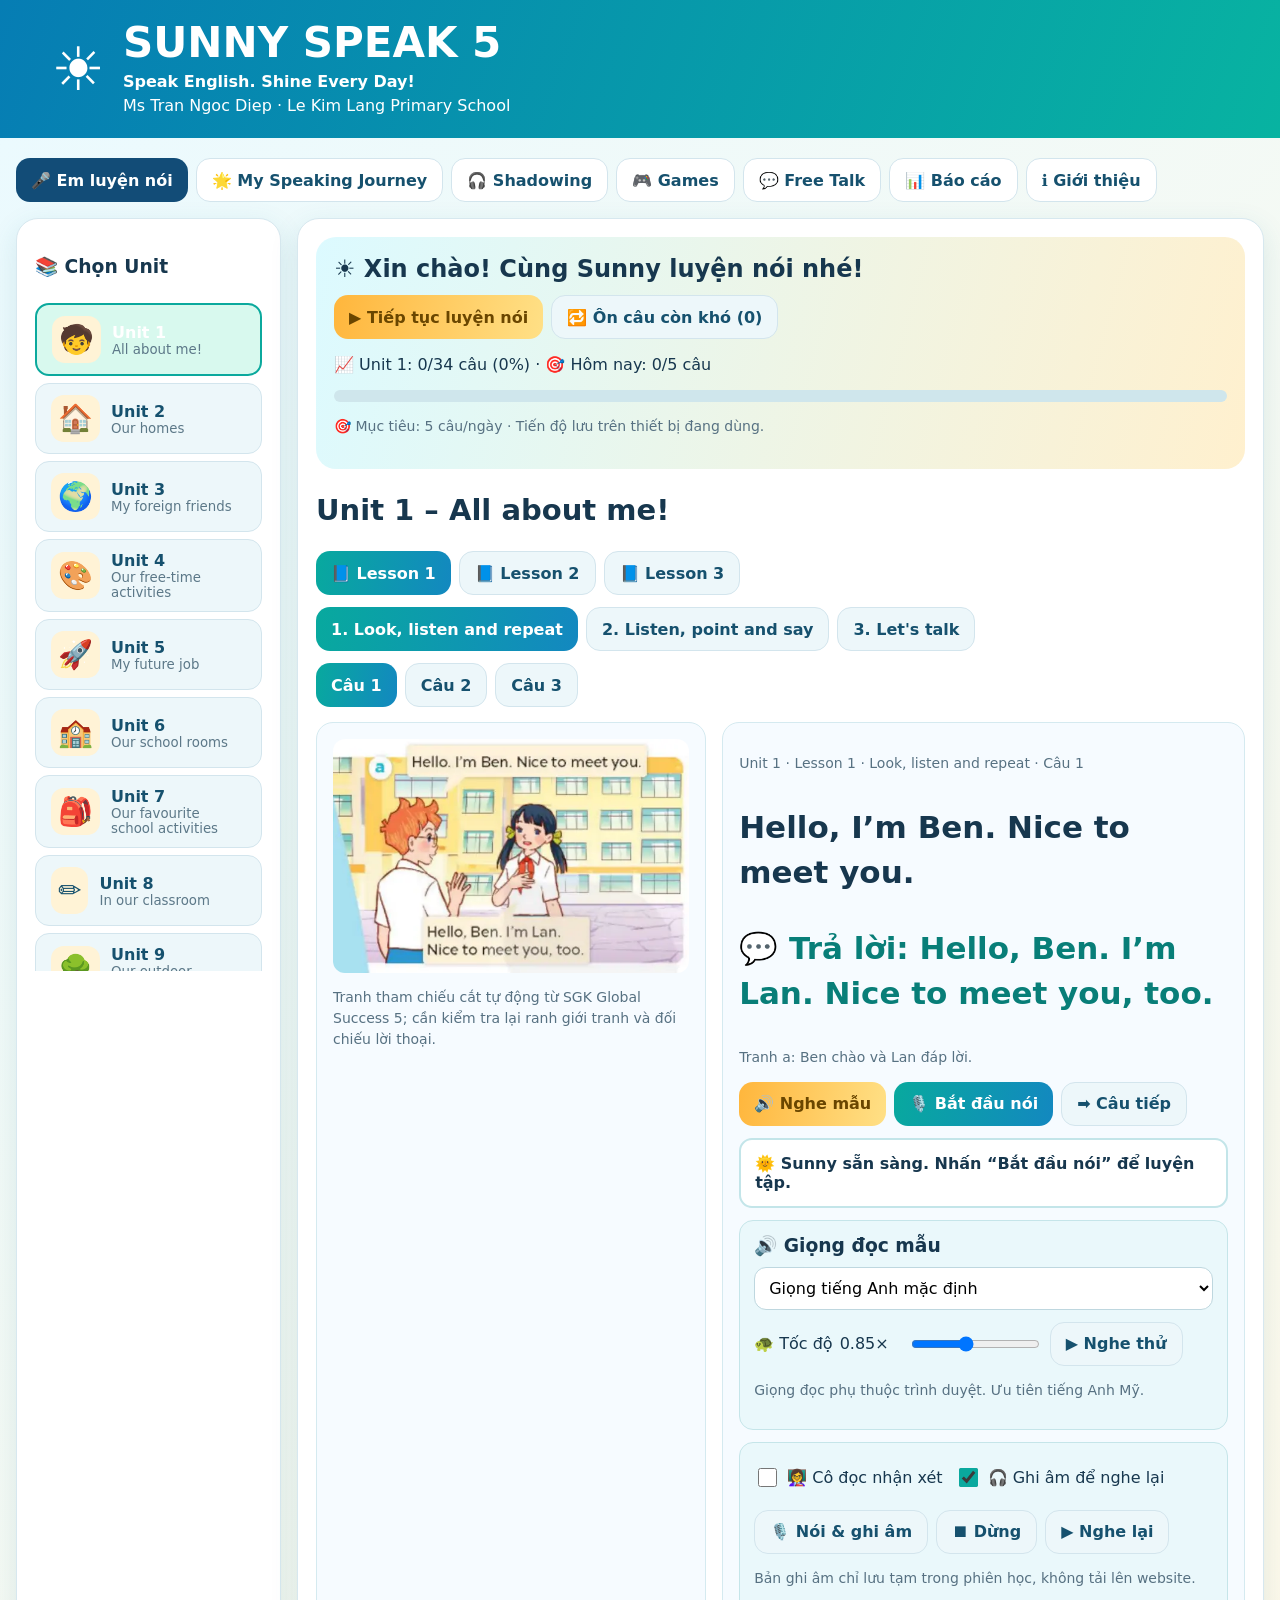
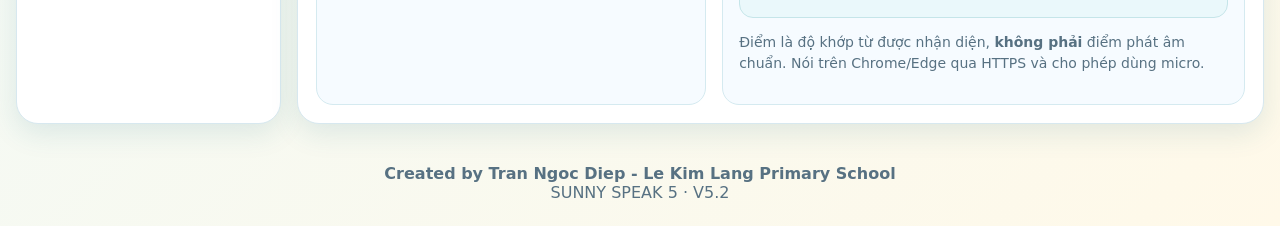
==== commit 554a884d: "Add files via upload" ====
--- a/index.html
+++ b/index.html
@@ -1,5 +1,9 @@
 <!doctype html><html lang="vi"><head><meta charset="utf-8"><meta name="viewport" content="width=device-width,initial-scale=1"><meta name="theme-color" content="#087d93"><title>SUNNY SPEAK 5 – Speak English. Shine Every Day!</title><style>
 :root{font-family:system-ui,'Segoe UI',Arial,sans-serif;color:#17374e;background:#eff8fb;--teal:#087f88;--blue:#2379bd;--yellow:#ffc84b}*{box-sizing:border-box}body{margin:0;background:linear-gradient(135deg,#eafaff,#fff9e9);min-height:100vh}button,select,input{font:inherit}button{cursor:pointer;border:1px solid #d3e5ed;border-radius:14px;padding:11px 15px;background:#edf7fa;color:#16516e;font-weight:750;min-height:44px}button:hover{filter:brightness(.97)}button:focus-visible,select:focus-visible{outline:3px solid #f6ae2d;outline-offset:2px}button.on,.primary{background:linear-gradient(100deg,#08a99e,#1388c0);color:white;border:0}.gold{background:linear-gradient(100deg,#ffb63c,#ffe086);color:#6a4600;border:0}header{background:linear-gradient(110deg,#067db4,#08b3a1);color:white;padding:18px max(16px,4vw);display:flex;gap:18px;align-items:center}header .sun{font-size:60px}h1{margin:0;font-size:clamp(26px,4vw,42px)}header p{margin:5px 0}.container{max-width:1500px;margin:auto;padding:16px}.tabs{display:flex;gap:8px;overflow-x:auto;padding:4px 0 16px;scrollbar-width:thin}.tabs button{flex-shrink:0;background:white}.tabs button.on{background:#124c77;color:white}.grid{display:grid;grid-template-columns:265px minmax(0,1fr);gap:16px}.panel{background:white;border:1px solid #d7e8ef;border-radius:22px;padding:18px;box-shadow:0 9px 28px #236c8420}.sidebar{max-height:75vh;overflow:auto}.unit{width:100%;display:flex;text-align:left;align-items:center;gap:11px;margin:7px 0}.unit .icon{font-size:28px;flex:none;background:#fff3d6;padding:7px;border-radius:13px}.unit small{display:block;color:#5c7888;font-weight:450}.unit.on{background:#d8f9ee;border:2px solid #0ba99d}.banner{border-radius:20px;padding:18px;background:linear-gradient(105deg,#dcfaff,#fff0ce)}.banner h2{margin:0 0 7px}.bar{height:12px;background:#cfe6ec;border-radius:50px;overflow:hidden}.bar>div{height:100%;background:linear-gradient(90deg,#0ab5a8,#ffb82d);width:0}.row{display:flex;flex-wrap:wrap;gap:8px;margin:12px 0}.row button{max-width:100%}.lesson-title{font-size:clamp(21px,3vw,29px)}.workspace{display:grid;grid-template-columns:minmax(220px,42%) minmax(0,1fr);gap:16px;margin-top:15px}.art,.practice{background:#f6fbff;border:1px solid #d5eaf0;border-radius:17px;padding:16px;min-width:0}.art img{width:100%;height:auto;border-radius:12px;display:block}.art-placeholder{min-height:240px;border:2px dashed #b2d7df;border-radius:14px;display:grid;place-items:center;text-align:center;padding:20px;background:linear-gradient(130deg,#d9f8fb,#fff4d5)}.art-placeholder .big{font-size:76px}.phrase{font-size:clamp(21px,2.7vw,31px);font-weight:800;line-height:1.45;overflow-wrap:anywhere}.answer{color:#087e78}.muted{color:#577182;font-size:14px;line-height:1.5}.status{margin:12px 0;padding:14px;border:2px solid #c3e5e9;border-radius:13px;background:white;min-height:52px;font-weight:750}.status.listening{border-color:#f0a631;background:#fff4d8;color:#795100;animation:pulse 1.4s infinite}@keyframes pulse{50%{box-shadow:0 0 0 6px #ffc84b25}}.status.good{border-color:#16a787;background:#e7fff4}.box{margin:12px 0;padding:14px;border-radius:14px;background:#eaf8fb;border:1px solid #c5e5e9}.box h3{margin:0 0 10px}.box select{width:100%;padding:10px;border:1px solid #bed7df;border-radius:12px;background:white}.box label{display:inline-flex;align-items:center;gap:7px;margin:8px 12px 8px 0}.box input[type=checkbox]{width:19px;height:19px;accent-color:#0aa99e}.hidden{display:none!important}.score{font-weight:750;font-size:18px}.notice{border-left:5px solid #e7b144;background:#fff7df;padding:13px;border-radius:8px}.cards{display:grid;grid-template-columns:repeat(auto-fit,minmax(170px,1fr));gap:12px}.metric{padding:18px;background:#effaff;border-radius:15px}.metric b{font-size:28px;display:block}.badge{display:inline-block;background:#e1f8e9;border-radius:20px;padding:5px 11px;font-size:12px;font-weight:800;color:#077568}footer{text-align:center;color:#577182;padding:24px 10px}#heard{white-space:pre-wrap}audio{width:100%}@media(max-width:980px){.grid,.workspace{grid-template-columns:1fr}.sidebar{max-height:210px}.container{padding:10px}.panel{padding:13px}}@media(min-width:981px) and (pointer:coarse){button{min-height:54px;font-size:18px}}@media(max-width:520px){header .sun{font-size:42px}header p{font-size:12px}.art-placeholder{min-height:170px}.row button{flex:1 1 auto}.tabs button{font-size:13px}}@media(prefers-reduced-motion:reduce){.status.listening{animation:none}}
-</style></head><body><header><div class="sun">☀️</div><div><h1>SUNNY SPEAK 5</h1><p><b>Speak English. Shine Every Day!</b></p><p>Ms Tran Ngoc Diep · Le Kim Lang Primary School</p></div></header><div class="container"><nav class="tabs" id="tabs" aria-label="Chức năng"><button data-tab="learn" class="on">🎤 Em luyện nói</button><button data-tab="journey">🌟 My Speaking Journey</button><button data-tab="shadow">🎧 Shadowing</button><button data-tab="games">🎮 Games</button><button data-tab="talk">💬 Free Talk</button><button data-tab="report">📊 Báo cáo</button><button data-tab="about">ℹ️ Giới thiệu</button></nav><div class="grid"><aside class="panel"><h3>📚 Chọn Unit</h3><div class="sidebar" id="units"></div></aside><main class="panel"><section id="learn"><div class="banner"><h2>☀️ Xin chào! Cùng Sunny luyện nói nhé!</h2><div class="row"><button class="gold" id="resume">▶ Tiếp tục luyện nói</button><button id="hard">🔁 Ôn câu còn khó (<span id="hardCount">0</span>)</button></div><p id="stats"></p><div class="bar"><div id="bar"></div></div><p class="muted">🎯 Mục tiêu: 5 câu/ngày · Tiến độ lưu trên thiết bị đang dùng.</p></div><h2 class="lesson-title" id="unitTitle"></h2><div id="lessonButtons" class="row"></div><div id="activityButtons" class="row"></div><div id="questionButtons" class="row"></div><div class="workspace"><div class="art"><img id="art" class="hidden" alt="Tranh minh họa bài học"><div id="placeholder" class="art-placeholder"><div><div class="big" id="artIcon"></div><h3 id="artTitle"></h3><p class="muted">Luyện nói theo chủ đề</p></div></div><p id="source" class="muted"></p></div><div class="practice"><p class="muted" id="tag"></p><p id="question" class="phrase"></p><p id="answer" class="phrase answer"></p><p id="hint" class="muted"></p><div class="row"><button class="gold" id="listen">🔊 Nghe mẫu</button><button class="primary" id="record">🎙️ Bắt đầu nói</button><button id="next">➡️ Câu tiếp</button></div><div id="status" class="status" role="status" aria-live="polite">🌞 Sunny sẵn sàng. Nhấn “Bắt đầu nói” để luyện tập.</div><div id="heard" class="muted"></div><div id="feedback" class="score" aria-live="polite"></div><div class="box"><h3>🔊 Giọng đọc mẫu</h3><select id="voiceSelect" aria-label="Chọn giọng đọc"><option>Đang tìm giọng đọc...</option></select><div class="row"><label>🐢 Tốc độ <output id="rateLabel">0.85×</output></label><input id="voiceRate" type="range" min="0.6" max="1.2" step="0.05" value="0.85" aria-label="Tốc độ đọc"><button id="voiceTest">▶ Nghe thử</button></div><p class="muted">Giọng đọc phụ thuộc trình duyệt. Ưu tiên tiếng Anh Mỹ.</p></div><div class="box"><label><input type="checkbox" id="teacherFeedback"> 👩‍🏫 Cô đọc nhận xét</label><label><input type="checkbox" id="replayEnabled" checked> 🎧 Ghi âm để nghe lại</label><div class="row"><button id="audioStart">🎙️ Nói & ghi âm</button><button id="audioStop" disabled>⏹ Dừng</button><button id="audioPlay" disabled>▶ Nghe lại</button></div><audio id="audio" class="hidden" controls></audio><p class="muted" id="audioStatus">Bản ghi âm chỉ lưu tạm trong phiên học, không tải lên website.</p></div><p class="muted">Điểm là độ khớp từ được nhận diện, <b>không phải</b> điểm phát âm chuẩn. Nói trên Chrome/Edge qua HTTPS và cho phép dùng micro.</p></div></div></section><section id="journey" class="hidden"><h2>🌟 My Speaking Journey</h2><div id="journeyBody"></div><button id="reset">🗑 Xóa tiến độ trên thiết bị</button></section><section id="shadow" class="hidden"><h2>🎧 Shadowing</h2><p class="muted">Nghe mẫu, sau đó nói theo. Chọn câu ở mục Em luyện nói.</p><p id="shadowText" class="phrase"></p><div class="row"><button id="shadowListen" class="gold">🔊 Nghe câu</button><button id="shadowSpeak" class="primary">🎙️ Nói theo</button></div><div id="shadowStatus" class="status">Sẵn sàng luyện nói theo.</div></section><section id="games" class="hidden"><h2>🎮 Sunny Listening Game</h2><p>Nghe và chọn câu trả lời phù hợp với câu hỏi.</p><button id="gameListen" class="gold">🔊 Nghe câu hỏi</button><div id="gameOptions" class="row"></div><p id="gameStatus" class="status">Hãy nghe câu hỏi.</p><button id="gameNext">➡️ Câu khác</button></section><section id="talk" class="hidden"><h2>💬 Free Talk</h2><p class="muted">Hội thoại có hướng dẫn theo chủ đề Unit hiện tại; không phải chatbot AI.</p><p id="talkQuestion" class="phrase"></p><div class="row"><button id="talkListen" class="gold">🔊 Nghe câu hỏi</button><button id="talkSpeak" class="primary">🎙️ Trả lời</button><button id="talkNext">➡️ Câu khác</button></div><div id="talkStatus" class="status">Sẵn sàng trò chuyện!</div></section><section id="report" class="hidden"><h2>📊 Báo cáo luyện nói</h2><div id="reportBody"></div><button class="primary" id="export">⬇ Xuất báo cáo CSV</button></section><section id="about" class="hidden"><h2>☀️ Giới thiệu SUNNY SPEAK 5</h2><p>Ứng dụng hỗ trợ học sinh lớp 5 luyện nói theo chủ đề Tiếng Anh 5 – Global Success (GDPT 2018).</p><p><b>Created by Tran Ngoc Diep - Le Kim Lang Primary School</b></p><p>Unit 1 sử dụng tranh cắt từ tài liệu SGK do giáo viên cung cấp. Unit 2–20 hiện có <b>bài luyện bổ trợ dựa trên chủ đề, mẫu cấu trúc trong Book map</b>, chưa phải bản chép đầy đủ từng tranh, lời thoại và bài tập của SGK. Các câu luyện bổ trợ được ghi nhãn để tránh nhầm với nguyên bản.</p><p>My Speaking Journey, Shadowing, Games, Free Talk và Báo cáo đều sử dụng dữ liệu của Unit đang chọn. Dữ liệu tiến độ lưu cục bộ trong trình duyệt, không yêu cầu đăng nhập.</p><p>Nhận diện giọng nói sử dụng khả năng của trình duyệt, có thể cần kết nối mạng hoặc gửi âm thanh đến dịch vụ nhận diện của nhà cung cấp trình duyệt. Ghi âm để nghe lại không tự tải lên máy chủ website.</p></section></main></div></div><footer><strong>Created by Tran Ngoc Diep - Le Kim Lang Primary School</strong><br>SUNNY SPEAK 5 · V5.0</footer><script src="data.js"></script><script>
-const $=id=>document.getElementById(id), U=window.SUNNY_UNITS;let ui=0,li=1,ai=0,qi=0,activeTab='learn',gameIdx=0,talkIdx=0,voices=[],recording=null,stream=null,chunks=[],audioURL=null,recognition=null;const KEY='sunny5_v5';let done={},hard={};try{done=JSON.parse(localStorage.getItem(KEY+'_done')||'{}');hard=JSON.parse(localStorage.getItem(KEY+'_hard')||'{}')}catch{}const unit=()=>U[ui],lessons=()=>unit().lessons,acts=()=>lessons()[String(li)],activity=()=>acts()[ai],item=()=>activity().items[qi],id=()=>`${unit().id}:${li}:${ai}:${qi}`;const clean=s=>String(s||'').toLowerCase().replace(/[’‘]/g,"'").replace(/[^a-z0-9' ]/g,' ').replace(/\s+/g,' ').trim();const words=s=>clean(s).split(' ').filter(Boolean);function similarity(expected,spoken){let a=words(expected),b=words(spoken);if(!a.length)return null;let dp=Array.from({length:a.length+1},()=>Array(b.length+1).fill(0));for(let i=0;i<=a.length;i++)dp[i][0]=i;for(let j=0;j<=b.length;j++)dp[0][j]=j;for(let i=1;i<=a.length;i++)for(let j=1;j<=b.length;j++)dp[i][j]=Math.min(dp[i-1][j]+1,dp[i][j-1]+1,dp[i-1][j-1]+(a[i-1]===b[j-1]?0:1));return Math.max(0,Math.round(100*(1-dp[a.length][b.length]/Math.max(a.length,b.length))))}function persist(){try{localStorage.setItem(KEY+'_done',JSON.stringify(done));localStorage.setItem(KEY+'_hard',JSON.stringify(hard));localStorage.setItem(KEY+'_last',JSON.stringify([ui,li,ai,qi]))}catch{}updateStats()};function renderUnits(){$('units').innerHTML='';U.forEach((u,i)=>{let b=document.createElement('button');b.className='unit'+(ui===i?' on':'');b.innerHTML=`<span class="icon">${u.icon}</span><span><b>Unit ${u.id}</b><small>${u.name}</small></span>`;b.onclick=()=>{ui=i;li=1;ai=0;qi=0;render();renderGame();renderTalk()};$('units').appendChild(b)})}function buttonGroup(el,items,selected,onClick){el.innerHTML='';items.forEach((x,i)=>{let b=document.createElement('button');b.textContent=x;b.className=i===selected?'on':'';b.onclick=()=>onClick(i);el.appendChild(b)})}function render(){renderUnits();$('unitTitle').textContent=`Unit ${unit().id} – ${unit().name}`;buttonGroup($('lessonButtons'),[1,2,3].map(i=>'📘 Lesson '+i),li-1,i=>{li=i+1;ai=0;qi=0;render()});buttonGroup($('activityButtons'),acts().map((a,i)=>`${i+1}. ${a.name}`),ai,i=>{ai=i;qi=0;render()});buttonGroup($('questionButtons'),activity().items.map((x,i)=>(done[`${unit().id}:${li}:${ai}:${i}`]?'⭐ ':'')+'Câu '+(i+1)),qi,i=>{qi=i;render()});let x=item();$('tag').textContent=`Unit ${unit().id} · Lesson ${li} · ${activity().name} · Câu ${qi+1}`;$('question').textContent=x.question;$('answer').textContent=x.answer?'💬 Trả lời: '+x.answer:'';$('hint').textContent=x.hint||'';$('art').classList.toggle('hidden',!x.image);$('placeholder').classList.toggle('hidden',!!x.image);if(x.image){$('art').src='assets/'+x.image;$('art').onerror=()=>{$('art').classList.add('hidden');$('placeholder').classList.remove('hidden')}}$('artIcon').textContent=unit().icon;$('artTitle').textContent=unit().name;$('source').textContent=x.image?'Tranh cắt từ SGK Tiếng Anh 5 Global Success, Tập 1 – Unit 1.':'Minh họa biểu tượng chủ đề; bài luyện bổ trợ theo Book map, không phải tranh gốc SGK.';setStatus('🌞 Sunny sẵn sàng. Nhấn “Bắt đầu nói” để luyện tập.');$('heard').textContent='';$('feedback').textContent='';$('shadowText').textContent=x.text;persist()}function setStatus(t,kind=''){$('status').className='status '+kind;$('status').textContent=t}function loadVoices(){if(!speechSynthesis)return;voices=speechSynthesis.getVoices().filter(v=>/^en/i.test(v.lang));let select=$('voiceSelect'),saved=localStorage.getItem(KEY+'_voice');select.innerHTML='';if(!voices.length){select.add(new Option('Giọng tiếng Anh mặc định',''));return}voices.sort((a,b)=>Number(b.lang==='en-US')-Number(a.lang==='en-US'));voices.forEach(v=>select.add(new Option(v.name+' · '+v.lang,v.voiceURI)));select.value=voices.find(v=>v.voiceURI===saved)?.voiceURI||voices.find(v=>/Aria|Jenny|Ana/i.test(v.name))?.voiceURI||voices[0].voiceURI}function speak(text){if(!('speechSynthesis'in window))return; speechSynthesis.cancel();let u=new SpeechSynthesisUtterance(text);u.lang='en-US';u.rate=Number($('voiceRate').value);let v=voices.find(v=>v.voiceURI===$('voiceSelect').value);if(v){u.voice=v;u.lang=v.lang}speechSynthesis.speak(u)}function teacher(text){if($('teacherFeedback').checked)speak(text)}function recognize(expected,output,callback){let API=window.SpeechRecognition||window.webkitSpeechRecognition;if(!API){output('⚠️ Trình duyệt chưa hỗ trợ nhận diện giọng nói. Hãy dùng Chrome/Edge mới nhất.','');return}if(recognition){try{recognition.abort()}catch{}}let r=new API();recognition=r;r.lang='en-US';r.interimResults=false;r.maxAlternatives=1;let got=false;output('🎙️ Sunny đang nghe...','listening');r.onresult=e=>{got=true;let spoken=e.results[0][0].transcript,score=similarity(expected,spoken);callback(score,spoken)};r.onerror=e=>{got=true;output('⚠️ Micro: '+e.error+'. Kiểm tra quyền micro, mạng và thử lại.','')};r.onend=()=>{if(!got)output('💡 Sunny chưa nghe rõ. Em hãy thử nói lại.','')};try{r.start()}catch(e){output('⚠️ '+e.message,'')}}function practiceRecognize(){recognize(item().text,setStatus,(score,spoken)=>{$('heard').textContent='🗣️ Sunny nghe được: '+spoken;let k=id();if(score>=80){done[k]={unit:unit().id,lesson:li,activity:activity().name,question:qi+1,target:item().text,spoken,score,date:new Date().toISOString()};delete hard[k];setStatus('🌟 Sunny đã nghe được câu của em!','good');$('feedback').textContent=`⭐ Khớp ${score}% · Excellent!`;teacher('Excellent! Great job!')}else{hard[k]={unit:unit().id,lesson:li,activity:ai,question:qi};setStatus('💛 Sunny đã nghe được. Hãy nghe mẫu rồi thử lại.');$('feedback').textContent=`Khớp ${score}% · Good try!`;teacher('Good try! Please listen and try again.')}persist()})}function updateStats(){let rows=Object.values(done),n=rows.filter(r=>r.unit===unit().id).length,all=Object.values(lessons()).flatMap(a=>a.flatMap(b=>b.items)).length;let today=new Date().toDateString(),daily=rows.filter(r=>new Date(r.date).toDateString()===today).length;$('stats').textContent=`📈 Unit ${unit().id}: ${n}/${all} câu (${Math.round(n/Math.max(all,1)*100)}%) · 🎯 Hôm nay: ${daily}/5 câu`;$('bar').style.width=Math.min(100,n/Math.max(all,1)*100)+'%';$('hardCount').textContent=Object.keys(hard).length;let completedUnits=new Set(rows.map(r=>r.unit)).size;$('journeyBody').innerHTML=`<div class="cards"><div class="metric">⭐ Câu đã đạt<b>${rows.length}</b></div><div class="metric">📚 Unit đã luyện<b>${completedUnits}/20</b></div><div class="metric">🎯 Hôm nay<b>${daily}</b></div><div class="metric">🔁 Câu cần ôn<b>${Object.keys(hard).length}</b></div></div><p class="muted">Mỗi câu được tính đạt khi nhận diện khớp từ 80% trở lên. Dữ liệu lưu cục bộ.</p>`;$('reportBody').innerHTML='<div class="cards">'+U.map(u=>{let d=rows.filter(r=>r.unit===u.id),t=Object.values(u.lessons).flatMap(a=>a.flatMap(b=>b.items)).length;return `<div class="metric"><span>${u.icon} Unit ${u.id}</span><b>${d.length}/${t}</b><small>${Math.round(100*d.length/t)}% · ${u.name}</small></div>`}).join('')+'</div>'}function setTab(t){activeTab=t;document.querySelectorAll('#tabs button').forEach(b=>b.classList.toggle('on',b.dataset.tab===t));document.querySelectorAll('main>section').forEach(s=>s.classList.toggle('hidden',s.id!==t));if(t==='games')renderGame();if(t==='talk')renderTalk();updateStats()}document.querySelectorAll('#tabs button').forEach(b=>b.onclick=()=>setTab(b.dataset.tab));$('listen').onclick=()=>speak([item().question,item().answer].filter(Boolean).join(' '));$('record').onclick=practiceRecognize;$('next').onclick=()=>{qi=(qi+1)%activity().items.length;render()};$('resume').onclick=()=>{try{let p=JSON.parse(localStorage.getItem(KEY+'_last'));if(Array.isArray(p))[ui,li,ai,qi]=p}catch{}render();$('question').scrollIntoView({block:'center',behavior:'smooth'})};$('hard').onclick=()=>{let h=Object.values(hard)[0];if(!h){alert('Chưa có câu cần ôn.');return}ui=h.unit-1;li=h.lesson;ai=h.activity;qi=h.question;render()};$('voiceSelect').onchange=()=>localStorage.setItem(KEY+'_voice',$('voiceSelect').value);$('voiceRate').oninput=()=>{$('rateLabel').textContent=Number($('voiceRate').value).toFixed(2)+'×';localStorage.setItem(KEY+'_rate',$('voiceRate').value)};$('voiceTest').onclick=()=>speak('Hello! Welcome to Sunny Speak Five!');$('shadowListen').onclick=()=>speak(item().text);$('shadowSpeak').onclick=()=>recognize(item().text,(t)=>$('shadowStatus').textContent=t,(s,t)=>$('shadowStatus').textContent=`Em nói: ${t} · Khớp ${s}%`);function gameItems(){return Object.values(lessons()).flatMap(a=>a.flatMap(b=>b.items)).filter(x=>x.answer)}function renderGame(){let pool=gameItems();if(!pool.length)return;let x=pool[gameIdx%pool.length],wrong=pool.filter(y=>y.answer!==x.answer);let choices=[x.answer,...wrong.slice((gameIdx*2)%Math.max(1,wrong.length)).concat(wrong).slice(0,3).map(z=>z.answer)];choices=[...new Set(choices)].slice(0,4).sort((a,b)=>a.localeCompare(b));$('gameOptions').innerHTML='';choices.forEach(ans=>{let b=document.createElement('button');b.textContent=ans;b.onclick=()=>{$('gameStatus').textContent=ans===x.answer?'🌟 Chính xác!':'💛 Chưa đúng. Hãy nghe và thử lại.'};$('gameOptions').appendChild(b)});$('gameStatus').textContent='🔊 Nghe câu hỏi và chọn câu trả lời.';$('gameListen').onclick=()=>speak(x.question)}$('gameNext').onclick=()=>{gameIdx++;renderGame()};function renderTalk(){let p=gameItems();if(!p.length)return;let x=p[talkIdx%p.length];$('talkQuestion').textContent=x.question;$('talkStatus').textContent='Em hãy trả lời câu hỏi bằng tiếng Anh.';$('talkListen').onclick=()=>speak(x.question);$('talkSpeak').onclick=()=>recognize(x.answer,t=>$('talkStatus').textContent=t,(s,t)=>$('talkStatus').textContent=`Sunny nghe: ${t} · Khớp câu gợi ý ${s}% (có thể có câu trả lời khác đúng).`)}$('talkNext').onclick=()=>{talkIdx++;renderTalk()};$('reset').onclick=()=>{if(confirm('Xóa toàn bộ tiến độ Sunny Speak trên thiết bị này?')){done={};hard={};persist();render()}};$('export').onclick=()=>{let rows=[['Unit','Lesson','Activity','Question','Expected','Recognized','Word match %','Date'],...Object.values(done).map(x=>[x.unit,x.lesson,x.activity,x.question,x.target,x.spoken,x.score,x.date])];let csv='\ufeff'+rows.map(r=>r.map(v=>'"'+String(v??'').replace(/"/g,'""')+'"').join(',')).join('\r\n');let url=URL.createObjectURL(new Blob([csv],{type:'text/csv;charset=utf-8'})),a=document.createElement('a');a.href=url;a.download='SUNNY_SPEAK_5_report.csv';a.click();setTimeout(()=>URL.revokeObjectURL(url),1000)};async function startAudio(){if(!navigator.mediaDevices?.getUserMedia||!window.MediaRecorder){$('audioStatus').textContent='Thiết bị chưa hỗ trợ ghi âm. Hãy mở website qua HTTPS.';return}try{stream=await navigator.mediaDevices.getUserMedia({audio:true});chunks=[];recording=new MediaRecorder(stream);recording.ondataavailable=e=>{if(e.data.size)chunks.push(e.data)};recording.onstop=()=>{if(audioURL)URL.revokeObjectURL(audioURL);audioURL=URL.createObjectURL(new Blob(chunks,{type:recording.mimeType||'audio/webm'}));$('audio').src=audioURL;$('audio').classList.remove('hidden');$('audioPlay').disabled=false;$('audioStatus').textContent='🎧 Đã ghi âm. Nhấn Nghe lại để nghe giọng của em.';stream?.getTracks().forEach(t=>t.stop())};recording.start();$('audioStart').disabled=true;$('audioStop').disabled=false;$('audioStatus').textContent='🔴 Đang ghi âm trên thiết bị...'}catch(e){$('audioStatus').textContent='Không mở được micro: '+e.message}}$('audioStart').onclick=startAudio;$('audioStop').onclick=()=>{if(recording?.state==='recording')recording.stop();$('audioStart').disabled=false;$('audioStop').disabled=true};$('audioPlay').onclick=()=>$('audio').play().catch(()=>{});$('replayEnabled').onchange=()=>{$('audioStart').disabled=!$('replayEnabled').checked};if(window.speechSynthesis){loadVoices();speechSynthesis.addEventListener('voiceschanged',loadVoices);setTimeout(loadVoices,500)}try{let rate=localStorage.getItem(KEY+'_rate');if(rate&&Number(rate)>=.6&&Number(rate)<=1.2){$('voiceRate').value=rate;$('rateLabel').textContent=Number(rate).toFixed(2)+'×'}}catch{}render();renderGame();renderTalk();
+</style></head><body><header><div class="sun">☀️</div><div><h1>SUNNY SPEAK 5</h1><p><b>Speak English. Shine Every Day!</b></p><p>Ms Tran Ngoc Diep · Le Kim Lang Primary School</p></div></header><div class="container"><nav class="tabs" id="tabs" aria-label="Chức năng"><button data-tab="learn" class="on">🎤 Em luyện nói</button><button data-tab="journey">🌟 My Speaking Journey</button><button data-tab="shadow">🎧 Shadowing</button><button data-tab="games">🎮 Games</button><button data-tab="talk">💬 Free Talk</button><button data-tab="report">📊 Báo cáo</button><button data-tab="about">ℹ️ Giới thiệu</button></nav><div class="grid"><aside class="panel"><h3>📚 Chọn Unit</h3><div class="sidebar" id="units"></div></aside><main class="panel"><section id="learn"><div class="banner"><h2>☀️ Xin chào! Cùng Sunny luyện nói nhé!</h2><div class="row"><button class="gold" id="resume">▶ Tiếp tục luyện nói</button><button id="hard">🔁 Ôn câu còn khó (<span id="hardCount">0</span>)</button></div><p id="stats"></p><div class="bar"><div id="bar"></div></div><p class="muted">🎯 Mục tiêu: 5 câu/ngày · Tiến độ lưu trên thiết bị đang dùng.</p></div><h2 class="lesson-title" id="unitTitle"></h2><div id="lessonButtons" class="row"></div><div id="activityButtons" class="row"></div><div id="questionButtons" class="row"></div><div class="workspace"><div class="art"><img id="art" class="hidden" alt="Tranh minh họa bài học"><div id="placeholder" class="art-placeholder"><div><div class="big" id="artIcon"></div><h3 id="artTitle"></h3><p class="muted">Luyện nói theo chủ đề</p></div></div><p id="source" class="muted"></p></div><div class="practice"><p class="muted" id="tag"></p><p id="question" class="phrase"></p><p id="answer" class="phrase answer"></p><p id="hint" class="muted"></p><div class="row"><button class="gold" id="listen">🔊 Nghe mẫu</button><button class="primary" id="record">🎙️ Bắt đầu nói</button><button id="next">➡️ Câu tiếp</button></div><div id="status" class="status" role="status" aria-live="polite">🌞 Sunny sẵn sàng. Nhấn “Bắt đầu nói” để luyện tập.</div><div id="heard" class="muted"></div><div id="feedback" class="score" aria-live="polite"></div><div class="box"><h3>🔊 Giọng đọc mẫu</h3><select id="voiceSelect" aria-label="Chọn giọng đọc"><option>Đang tìm giọng đọc...</option></select><div class="row"><label>🐢 Tốc độ <output id="rateLabel">0.85×</output></label><input id="voiceRate" type="range" min="0.6" max="1.2" step="0.05" value="0.85" aria-label="Tốc độ đọc"><button id="voiceTest">▶ Nghe thử</button></div><p class="muted">Giọng đọc phụ thuộc trình duyệt. Ưu tiên tiếng Anh Mỹ.</p></div><div class="box"><label><input type="checkbox" id="teacherFeedback"> 👩‍🏫 Cô đọc nhận xét</label><label><input type="checkbox" id="replayEnabled" checked> 🎧 Ghi âm để nghe lại</label><div class="row"><button id="audioStart">🎙️ Nói & ghi âm</button><button id="audioStop" disabled>⏹ Dừng</button><button id="audioPlay" disabled>▶ Nghe lại</button></div><audio id="audio" class="hidden" controls></audio><p class="muted" id="audioStatus">Bản ghi âm chỉ lưu tạm trong phiên học, không tải lên website.</p></div><p class="muted">Điểm là độ khớp từ được nhận diện, <b>không phải</b> điểm phát âm chuẩn. Nói trên Chrome/Edge qua HTTPS và cho phép dùng micro.</p></div></div></section><section id="journey" class="hidden"><h2>🌟 My Speaking Journey</h2><div id="journeyBody"></div><button id="reset">🗑 Xóa tiến độ trên thiết bị</button></section><section id="shadow" class="hidden"><h2>🎧 Shadowing</h2><p class="muted">Nghe mẫu, sau đó nói theo. Chọn câu ở mục Em luyện nói.</p><p id="shadowText" class="phrase"></p><div class="row"><button id="shadowListen" class="gold">🔊 Nghe câu</button><button id="shadowSpeak" class="primary">🎙️ Nói theo</button></div><div id="shadowStatus" class="status">Sẵn sàng luyện nói theo.</div></section><section id="games" class="hidden"><h2>🎮 Sunny Listening Game</h2><p>Nghe và chọn câu trả lời phù hợp với câu hỏi.</p><button id="gameListen" class="gold">🔊 Nghe câu hỏi</button><div id="gameOptions" class="row"></div><p id="gameStatus" class="status">Hãy nghe câu hỏi.</p><button id="gameNext">➡️ Câu khác</button></section><section id="talk" class="hidden"><h2>💬 Free Talk</h2><p class="muted">Hội thoại có hướng dẫn theo chủ đề Unit hiện tại; không phải chatbot AI.</p><p id="talkQuestion" class="phrase"></p><div class="row"><button id="talkListen" class="gold">🔊 Nghe câu hỏi</button><button id="talkSpeak" class="primary">🎙️ Trả lời</button><button id="talkNext">➡️ Câu khác</button></div><div id="talkStatus" class="status">Sẵn sàng trò chuyện!</div></section><section id="report" class="hidden"><h2>📊 Báo cáo luyện nói</h2><div id="reportBody"></div><button class="primary" id="export">⬇ Xuất báo cáo CSV</button></section><section id="about" class="hidden"><h2>☀️ Giới thiệu SUNNY SPEAK 5</h2><p>Ứng dụng hỗ trợ học sinh lớp 5 luyện nói theo chủ đề Tiếng Anh 5 – Global Success (GDPT 2018).</p><p><b>Created by Tran Ngoc Diep - Le Kim Lang Primary School</b></p><p>Unit 1–20 sử dụng tranh cắt từ tài liệu SGK do giáo viên cung cấp. Unit 2–20 hiện có <b>bài luyện bổ trợ dựa trên chủ đề, mẫu cấu trúc trong Book map</b>, chưa phải bản chép đầy đủ từng tranh, lời thoại và bài tập của SGK. Các câu luyện bổ trợ được ghi nhãn để tránh nhầm với nguyên bản.</p><p>My Speaking Journey, Shadowing, Games, Free Talk và Báo cáo đều sử dụng dữ liệu của Unit đang chọn. Dữ liệu tiến độ lưu cục bộ trong trình duyệt, không yêu cầu đăng nhập.</p><p>Nhận diện giọng nói sử dụng khả năng của trình duyệt, có thể cần kết nối mạng hoặc gửi âm thanh đến dịch vụ nhận diện của nhà cung cấp trình duyệt. Ghi âm để nghe lại không tự tải lên máy chủ website.</p></section></main></div></div><footer><strong>Created by Tran Ngoc Diep - Le Kim Lang Primary School</strong><br>SUNNY SPEAK 5 · V5.2</footer><script>
+window.SUNNY_UNITS = [{"id":1,"name":"All about me!","icon":"🧒","verified":true,"lessons":{"1":[{"name":"Look, listen and repeat","items":[{"image":"l1_a.png","question":"Hello, I’m Ben. Nice to meet you.","answer":"Hello, Ben. I’m Lan. Nice to meet you, too.","text":"Hello, Ben. I’m Lan. Nice to meet you, too.","hint":"Tranh a: Ben chào và Lan đáp lời."},{"image":"l1_b.png","question":"Can you tell me about yourself, Lan?","answer":"Well, I’m in Class 5C. I live in the countryside.","text":"Well, I’m in Class 5C. I live in the countryside.","hint":"Tranh b: Ben hỏi – Lan trả lời."},{"image":"l1_b.png","question":"I’m in Class 5B. I live in the city.","answer":"","text":"I’m in Class 5B. I live in the city.","hint":"Tranh b: Ben nói về mình."}]},{"name":"Listen, point and say","items":[{"image":"l1_2a.png","question":"Can you tell me about yourself?","answer":"I’m in Class 5A.","text":"I’m in Class 5A.","hint":"Tranh a: Class 5A."},{"image":"l1_2b.png","question":"Can you tell me about yourself?","answer":"I’m in Class 5B.","text":"I’m in Class 5B.","hint":"Tranh b: Class 5B."},{"image":"l1_2c.png","question":"Can you tell me about yourself?","answer":"I live in the city.","text":"I live in the city.","hint":"Tranh c: city."},{"image":"l1_2d.png","question":"Can you tell me about yourself?","answer":"I live in the countryside.","text":"I live in the countryside.","hint":"Tranh d: countryside."}]},{"name":"Let's talk","items":[{"image":"l1_3.png","question":"Can you tell me about yourself?","answer":"My name’s ...","text":"My name’s ...","hint":"Nói tên của em."},{"image":"l1_3.png","question":"Can you tell me about yourself?","answer":"I’m in Class ...","text":"I’m in Class ...","hint":"Nói lớp của em."},{"image":"l1_3.png","question":"Can you tell me about yourself?","answer":"I live in the ...","text":"I live in the ...","hint":"Nói nơi em sống."},{"image":"l1_3.png","question":"Can you tell me about yourself?","answer":"My birthday is in ...","text":"My birthday is in ...","hint":"Nói tháng sinh của em."}]}],"2":[{"name":"Look, listen and repeat","items":[{"image":"l2_a.png","question":"Where are you going, Mary?","answer":"I’m going to the sports centre.","text":"I’m going to the sports centre.","hint":"Tranh a: Hỏi và đáp về nơi đến."},{"image":"l2_b.png","question":"What’s your favourite sport?","answer":"It’s basketball. What about you?","text":"It’s basketball. What about you?","hint":"Tranh b: Hỏi và đáp về thể thao."},{"image":"l2_b.png","question":"What about you?","answer":"My favourite sport is swimming.","text":"My favourite sport is swimming.","hint":"Tranh b: Nói môn thể thao yêu thích."}]},{"name":"Listen, point and say","items":[{"image":"l2_2a.png","question":"What’s your favourite sport?","answer":"It’s table tennis.","text":"It’s table tennis.","hint":"Tranh a: sport / table tennis."},{"image":"l2_2b.png","question":"What’s your favourite colour?","answer":"It’s pink.","text":"It’s pink.","hint":"Tranh b: colour / pink."},{"image":"l2_2c.png","question":"What’s your favourite animal?","answer":"It’s a dolphin.","text":"It’s a dolphin.","hint":"Tranh c: animal / a dolphin."},{"image":"l2_2d.png","question":"What’s your favourite food?","answer":"It’s a sandwich.","text":"It’s a sandwich.","hint":"Tranh d: food / a sandwich."}]},{"name":"Let's talk","items":[{"image":"l2_3.png","question":"Can you tell me about yourself?","answer":"My name’s ...","text":"My name’s ...","hint":"Em tự giới thiệu."},{"image":"l2_3.png","question":"What’s your favourite sport?","answer":"It’s ...","text":"It’s ...","hint":"Nói môn thể thao em thích."},{"image":"l2_3.png","question":"What’s your favourite colour?","answer":"It’s ...","text":"It’s ...","hint":"Nói màu em thích."},{"image":"l2_3.png","question":"What’s your favourite animal?","answer":"It’s ...","text":"It’s ...","hint":"Nói con vật em thích."},{"image":"l2_3.png","question":"What’s your favourite food?","answer":"It’s ...","text":"It’s ...","hint":"Nói món ăn em thích."}]}],"3":[{"name":"Listen and repeat","items":[{"image":"l3_1.png","question":"dolphin","answer":"I like dolphins.","text":"I like dolphins.","hint":"Trọng âm từ dolphin."},{"image":"l3_1.png","question":"tennis","answer":"He plays tennis on Sundays.","text":"He plays tennis on Sundays.","hint":"Trọng âm từ tennis."}]},{"name":"Circle, listen and check","items":[{"image":"l3_2.png","question":"1. a. dolphin / b. giraffe / c. behind","answer":"","text":"dolphin","hint":"Nhóm 1: luyện nghe và nhận diện trọng âm. Cần nghe audio Track 13 để xác định đáp án, không tự suy đoán."},{"image":"l3_2.png","question":"2. a. Japan / b. July / c. England","answer":"","text":"July","hint":"Nhóm 2: luyện nghe và nhận diện trọng âm. Cần nghe audio Track 13 để xác định đáp án, không tự suy đoán."},{"image":"l3_2.png","question":"3. a. tennis / b. hello / c. goodbye","answer":"","text":"tennis","hint":"Nhóm 3: luyện nghe và nhận diện trọng âm. Cần nghe audio Track 13 để xác định đáp án, không tự suy đoán."}]},{"name":"Let's chant","items":[{"image":"l3_3a.png","question":"What’s your favourite animal?","answer":"Do you like pandas?","text":"Do you like pandas?","hint":"Đọc theo nhịp – đoạn 1."},{"image":"l3_3a.png","question":"Do you like pandas?","answer":"No, I don’t. I don’t like pandas.","text":"No, I don’t. I don’t like pandas.","hint":"Đọc theo nhịp – đoạn 1."},{"image":"l3_3a.png","question":"What animal do you like?","answer":"I like dolphins.","text":"I like dolphins.","hint":"Luyện tập theo nội dung bài chant."},{"image":"l3_3b.png","question":"What’s your favourite sport?","answer":"Do you like tennis?","text":"Do you like tennis?","hint":"Đọc theo nhịp – đoạn 2."},{"image":"l3_3b.png","question":"Do you like tennis?","answer":"No, I don’t. I don’t like tennis.","text":"No, I don’t. I don’t like tennis.","hint":"Đọc theo nhịp – đoạn 2."},{"image":"l3_3b.png","question":"What sport do you like?","answer":"I like football.","text":"I like football.","hint":"Luyện tập theo nội dung bài chant."}]}]}},{"id":2,"name":"Our homes","icon":"🏠","verified":false,"lessons":{"1":[{"name":"Look, listen and repeat","items":[{"question":"Do you live in a house?","answer":"Yes, I do.","text":"Yes, I do.","hint":"Tranh tham chiếu được cắt từ SGK (Tập 1, trang PDF 18). Câu luyện nói hiện là bài bổ trợ, CHƯA đối chiếu nguyên văn từng lượt lời; xem tranh và SGK để xác minh.","image":"unit02_lesson1_activity1.jpg"},{"question":"Do you live in a flat?","answer":"No, I don’t.","text":"No, I don’t.","hint":"Tranh tham chiếu được cắt từ SGK (Tập 1, trang PDF 18). Câu luyện nói hiện là bài bổ trợ, CHƯA đối chiếu nguyên văn từng lượt lời; xem tranh và SGK để xác minh.","image":"unit02_lesson1_activity1.jpg"}]},{"name":"Listen, point and say","items":[{"question":"Do you live in a house?","answer":"Yes, I do.","text":"Yes, I do.","hint":"Tranh tham chiếu được cắt từ SGK (Tập 1, trang PDF 18). Câu luyện nói hiện là bài bổ trợ, CHƯA đối chiếu nguyên văn từng lượt lời; xem tranh và SGK để xác minh.","image":"unit02_lesson1_activity2.jpg"},{"question":"Do you live in a flat?","answer":"No, I don’t.","text":"No, I don’t.","hint":"Tranh tham chiếu được cắt từ SGK (Tập 1, trang PDF 18). Câu luyện nói hiện là bài bổ trợ, CHƯA đối chiếu nguyên văn từng lượt lời; xem tranh và SGK để xác minh.","image":"unit02_lesson1_activity2.jpg"}]},{"name":"Let’s talk","items":[{"question":"Do you live in a house?","answer":"Yes, I do.","text":"Yes, I do.","hint":"Tranh tham chiếu được cắt từ SGK (Tập 1, trang PDF 18). Câu luyện nói hiện là bài bổ trợ, CHƯA đối chiếu nguyên văn từng lượt lời; xem tranh và SGK để xác minh.","image":"unit02_lesson1_activity3.jpg"},{"question":"Do you live in a flat?","answer":"No, I don’t.","text":"No, I don’t.","hint":"Tranh tham chiếu được cắt từ SGK (Tập 1, trang PDF 18). Câu luyện nói hiện là bài bổ trợ, CHƯA đối chiếu nguyên văn từng lượt lời; xem tranh và SGK để xác minh.","image":"unit02_lesson1_activity3.jpg"}]}],"2":[{"name":"Look, listen and repeat","items":[{"question":"What’s your address?","answer":"It’s 25 Green Street.","text":"It’s 25 Green Street.","hint":"Tranh tham chiếu được cắt từ SGK (Tập 1, trang PDF 20). Câu luyện nói hiện là bài bổ trợ, CHƯA đối chiếu nguyên văn từng lượt lời; xem tranh và SGK để xác minh.","image":"unit02_lesson2_activity1.jpg"},{"question":"Where do you live?","answer":"I live in a building.","text":"I live in a building.","hint":"Tranh tham chiếu được cắt từ SGK (Tập 1, trang PDF 20). Câu luyện nói hiện là bài bổ trợ, CHƯA đối chiếu nguyên văn từng lượt lời; xem tranh và SGK để xác minh.","image":"unit02_lesson2_activity1.jpg"}]},{"name":"Listen, point and say","items":[{"question":"What’s your address?","answer":"It’s 25 Green Street.","text":"It’s 25 Green Street.","hint":"Tranh tham chiếu được cắt từ SGK (Tập 1, trang PDF 20). Câu luyện nói hiện là bài bổ trợ, CHƯA đối chiếu nguyên văn từng lượt lời; xem tranh và SGK để xác minh.","image":"unit02_lesson2_activity2.jpg"},{"question":"Where do you live?","answer":"I live in a building.","text":"I live in a building.","hint":"Tranh tham chiếu được cắt từ SGK (Tập 1, trang PDF 20). Câu luyện nói hiện là bài bổ trợ, CHƯA đối chiếu nguyên văn từng lượt lời; xem tranh và SGK để xác minh.","image":"unit02_lesson2_activity2.jpg"}]},{"name":"Let’s talk","items":[{"question":"What’s your address?","answer":"It’s 25 Green Street.","text":"It’s 25 Green Street.","hint":"Tranh tham chiếu được cắt từ SGK (Tập 1, trang PDF 20). Câu luyện nói hiện là bài bổ trợ, CHƯA đối chiếu nguyên văn từng lượt lời; xem tranh và SGK để xác minh.","image":"unit02_lesson2_activity3.jpg"},{"question":"Where do you live?","answer":"I live in a building.","text":"I live in a building.","hint":"Tranh tham chiếu được cắt từ SGK (Tập 1, trang PDF 20). Câu luyện nói hiện là bài bổ trợ, CHƯA đối chiếu nguyên văn từng lượt lời; xem tranh và SGK để xác minh.","image":"unit02_lesson2_activity3.jpg"}]}],"3":[{"name":"Listen and repeat","items":[{"question":"Do you live in a house?","answer":"Yes, I do.","text":"Yes, I do.","hint":"Tranh tham chiếu được cắt từ SGK (Tập 1, trang PDF 22). Câu luyện nói hiện là bài bổ trợ, CHƯA đối chiếu nguyên văn từng lượt lời; xem tranh và SGK để xác minh.","image":"unit02_lesson3_activity1.jpg"},{"question":"Do you live in a flat?","answer":"No, I don’t.","text":"No, I don’t.","hint":"Tranh tham chiếu được cắt từ SGK (Tập 1, trang PDF 22). Câu luyện nói hiện là bài bổ trợ, CHƯA đối chiếu nguyên văn từng lượt lời; xem tranh và SGK để xác minh.","image":"unit02_lesson3_activity1.jpg"},{"question":"What’s your address?","answer":"It’s 25 Green Street.","text":"It’s 25 Green Street.","hint":"Tranh tham chiếu được cắt từ SGK (Tập 1, trang PDF 22). Câu luyện nói hiện là bài bổ trợ, CHƯA đối chiếu nguyên văn từng lượt lời; xem tranh và SGK để xác minh.","image":"unit02_lesson3_activity1.jpg"},{"question":"Where do you live?","answer":"I live in a building.","text":"I live in a building.","hint":"Tranh tham chiếu được cắt từ SGK (Tập 1, trang PDF 22). Câu luyện nói hiện là bài bổ trợ, CHƯA đối chiếu nguyên văn từng lượt lời; xem tranh và SGK để xác minh.","image":"unit02_lesson3_activity1.jpg"}]},{"name":"Speaking challenge","items":[{"question":"Do you live in a house?","answer":"Yes, I do.","text":"Yes, I do.","hint":"Tranh tham chiếu được cắt từ SGK (Tập 1, trang PDF 22). Câu luyện nói hiện là bài bổ trợ, CHƯA đối chiếu nguyên văn từng lượt lời; xem tranh và SGK để xác minh.","image":"unit02_lesson3_activity2.jpg"},{"question":"Do you live in a flat?","answer":"No, I don’t.","text":"No, I don’t.","hint":"Tranh tham chiếu được cắt từ SGK (Tập 1, trang PDF 22). Câu luyện nói hiện là bài bổ trợ, CHƯA đối chiếu nguyên văn từng lượt lời; xem tranh và SGK để xác minh.","image":"unit02_lesson3_activity2.jpg"},{"question":"What’s your address?","answer":"It’s 25 Green Street.","text":"It’s 25 Green Street.","hint":"Tranh tham chiếu được cắt từ SGK (Tập 1, trang PDF 22). Câu luyện nói hiện là bài bổ trợ, CHƯA đối chiếu nguyên văn từng lượt lời; xem tranh và SGK để xác minh.","image":"unit02_lesson3_activity2.jpg"},{"question":"Where do you live?","answer":"I live in a building.","text":"I live in a building.","hint":"Tranh tham chiếu được cắt từ SGK (Tập 1, trang PDF 22). Câu luyện nói hiện là bài bổ trợ, CHƯA đối chiếu nguyên văn từng lượt lời; xem tranh và SGK để xác minh.","image":"unit02_lesson3_activity2.jpg"}]},{"name":"Let’s talk","items":[{"question":"Do you live in a house?","answer":"Yes, I do.","text":"Yes, I do.","hint":"Tranh tham chiếu được cắt từ SGK (Tập 1, trang PDF 22). Câu luyện nói hiện là bài bổ trợ, CHƯA đối chiếu nguyên văn từng lượt lời; xem tranh và SGK để xác minh.","image":"unit02_lesson3_activity3.jpg"},{"question":"Do you live in a flat?","answer":"No, I don’t.","text":"No, I don’t.","hint":"Tranh tham chiếu được cắt từ SGK (Tập 1, trang PDF 22). Câu luyện nói hiện là bài bổ trợ, CHƯA đối chiếu nguyên văn từng lượt lời; xem tranh và SGK để xác minh.","image":"unit02_lesson3_activity3.jpg"},{"question":"What’s your address?","answer":"It’s 25 Green Street.","text":"It’s 25 Green Street.","hint":"Tranh tham chiếu được cắt từ SGK (Tập 1, trang PDF 22). Câu luyện nói hiện là bài bổ trợ, CHƯA đối chiếu nguyên văn từng lượt lời; xem tranh và SGK để xác minh.","image":"unit02_lesson3_activity3.jpg"},{"question":"Where do you live?","answer":"I live in a building.","text":"I live in a building.","hint":"Tranh tham chiếu được cắt từ SGK (Tập 1, trang PDF 22). Câu luyện nói hiện là bài bổ trợ, CHƯA đối chiếu nguyên văn từng lượt lời; xem tranh và SGK để xác minh.","image":"unit02_lesson3_activity3.jpg"}]}]}},{"id":3,"name":"My foreign friends","icon":"🌍","verified":false,"lessons":{"1":[{"name":"Look, listen and repeat","items":[{"question":"What nationality is he?","answer":"He’s Australian.","text":"He’s Australian.","hint":"Tranh tham chiếu được cắt từ SGK (Tập 1, trang PDF 24). Câu luyện nói hiện là bài bổ trợ, CHƯA đối chiếu nguyên văn từng lượt lời; xem tranh và SGK để xác minh.","image":"unit03_lesson1_activity1.jpg"},{"question":"What nationality is she?","answer":"She’s Japanese.","text":"She’s Japanese.","hint":"Tranh tham chiếu được cắt từ SGK (Tập 1, trang PDF 24). Câu luyện nói hiện là bài bổ trợ, CHƯA đối chiếu nguyên văn từng lượt lời; xem tranh và SGK để xác minh.","image":"unit03_lesson1_activity1.jpg"}]},{"name":"Listen, point and say","items":[{"question":"What nationality is he?","answer":"He’s Australian.","text":"He’s Australian.","hint":"Tranh tham chiếu được cắt từ SGK (Tập 1, trang PDF 24). Câu luyện nói hiện là bài bổ trợ, CHƯA đối chiếu nguyên văn từng lượt lời; xem tranh và SGK để xác minh.","image":"unit03_lesson1_activity2.jpg"},{"question":"What nationality is she?","answer":"She’s Japanese.","text":"She’s Japanese.","hint":"Tranh tham chiếu được cắt từ SGK (Tập 1, trang PDF 24). Câu luyện nói hiện là bài bổ trợ, CHƯA đối chiếu nguyên văn từng lượt lời; xem tranh và SGK để xác minh.","image":"unit03_lesson1_activity2.jpg"}]},{"name":"Let’s talk","items":[{"question":"What nationality is he?","answer":"He’s Australian.","text":"He’s Australian.","hint":"Tranh tham chiếu được cắt từ SGK (Tập 1, trang PDF 24). Câu luyện nói hiện là bài bổ trợ, CHƯA đối chiếu nguyên văn từng lượt lời; xem tranh và SGK để xác minh.","image":"unit03_lesson1_activity3.jpg"},{"question":"What nationality is she?","answer":"She’s Japanese.","text":"She’s Japanese.","hint":"Tranh tham chiếu được cắt từ SGK (Tập 1, trang PDF 24). Câu luyện nói hiện là bài bổ trợ, CHƯA đối chiếu nguyên văn từng lượt lời; xem tranh và SGK để xác minh.","image":"unit03_lesson1_activity3.jpg"}]}],"2":[{"name":"Look, listen and repeat","items":[{"question":"What’s he like?","answer":"He’s friendly.","text":"He’s friendly.","hint":"Tranh tham chiếu được cắt từ SGK (Tập 1, trang PDF 26). Câu luyện nói hiện là bài bổ trợ, CHƯA đối chiếu nguyên văn từng lượt lời; xem tranh và SGK để xác minh.","image":"unit03_lesson2_activity1.jpg"},{"question":"What’s she like?","answer":"She’s helpful.","text":"She’s helpful.","hint":"Tranh tham chiếu được cắt từ SGK (Tập 1, trang PDF 26). Câu luyện nói hiện là bài bổ trợ, CHƯA đối chiếu nguyên văn từng lượt lời; xem tranh và SGK để xác minh.","image":"unit03_lesson2_activity1.jpg"}]},{"name":"Listen, point and say","items":[{"question":"What’s he like?","answer":"He’s friendly.","text":"He’s friendly.","hint":"Tranh tham chiếu được cắt từ SGK (Tập 1, trang PDF 26). Câu luyện nói hiện là bài bổ trợ, CHƯA đối chiếu nguyên văn từng lượt lời; xem tranh và SGK để xác minh.","image":"unit03_lesson2_activity2.jpg"},{"question":"What’s she like?","answer":"She’s helpful.","text":"She’s helpful.","hint":"Tranh tham chiếu được cắt từ SGK (Tập 1, trang PDF 26). Câu luyện nói hiện là bài bổ trợ, CHƯA đối chiếu nguyên văn từng lượt lời; xem tranh và SGK để xác minh.","image":"unit03_lesson2_activity2.jpg"}]},{"name":"Let’s talk","items":[{"question":"What’s he like?","answer":"He’s friendly.","text":"He’s friendly.","hint":"Tranh tham chiếu được cắt từ SGK (Tập 1, trang PDF 26). Câu luyện nói hiện là bài bổ trợ, CHƯA đối chiếu nguyên văn từng lượt lời; xem tranh và SGK để xác minh.","image":"unit03_lesson2_activity3.jpg"},{"question":"What’s she like?","answer":"She’s helpful.","text":"She’s helpful.","hint":"Tranh tham chiếu được cắt từ SGK (Tập 1, trang PDF 26). Câu luyện nói hiện là bài bổ trợ, CHƯA đối chiếu nguyên văn từng lượt lời; xem tranh và SGK để xác minh.","image":"unit03_lesson2_activity3.jpg"}]}],"3":[{"name":"Listen and repeat","items":[{"question":"What nationality is he?","answer":"He’s Australian.","text":"He’s Australian.","hint":"Tranh tham chiếu được cắt từ SGK (Tập 1, trang PDF 28). Câu luyện nói hiện là bài bổ trợ, CHƯA đối chiếu nguyên văn từng lượt lời; xem tranh và SGK để xác minh.","image":"unit03_lesson3_activity1.jpg"},{"question":"What nationality is she?","answer":"She’s Japanese.","text":"She’s Japanese.","hint":"Tranh tham chiếu được cắt từ SGK (Tập 1, trang PDF 28). Câu luyện nói hiện là bài bổ trợ, CHƯA đối chiếu nguyên văn từng lượt lời; xem tranh và SGK để xác minh.","image":"unit03_lesson3_activity1.jpg"},{"question":"What’s he like?","answer":"He’s friendly.","text":"He’s friendly.","hint":"Tranh tham chiếu được cắt từ SGK (Tập 1, trang PDF 28). Câu luyện nói hiện là bài bổ trợ, CHƯA đối chiếu nguyên văn từng lượt lời; xem tranh và SGK để xác minh.","image":"unit03_lesson3_activity1.jpg"},{"question":"What’s she like?","answer":"She’s helpful.","text":"She’s helpful.","hint":"Tranh tham chiếu được cắt từ SGK (Tập 1, trang PDF 28). Câu luyện nói hiện là bài bổ trợ, CHƯA đối chiếu nguyên văn từng lượt lời; xem tranh và SGK để xác minh.","image":"unit03_lesson3_activity1.jpg"}]},{"name":"Speaking challenge","items":[{"question":"What nationality is he?","answer":"He’s Australian.","text":"He’s Australian.","hint":"Tranh tham chiếu được cắt từ SGK (Tập 1, trang PDF 28). Câu luyện nói hiện là bài bổ trợ, CHƯA đối chiếu nguyên văn từng lượt lời; xem tranh và SGK để xác minh.","image":"unit03_lesson3_activity2.jpg"},{"question":"What nationality is she?","answer":"She’s Japanese.","text":"She’s Japanese.","hint":"Tranh tham chiếu được cắt từ SGK (Tập 1, trang PDF 28). Câu luyện nói hiện là bài bổ trợ, CHƯA đối chiếu nguyên văn từng lượt lời; xem tranh và SGK để xác minh.","image":"unit03_lesson3_activity2.jpg"},{"question":"What’s he like?","answer":"He’s friendly.","text":"He’s friendly.","hint":"Tranh tham chiếu được cắt từ SGK (Tập 1, trang PDF 28). Câu luyện nói hiện là bài bổ trợ, CHƯA đối chiếu nguyên văn từng lượt lời; xem tranh và SGK để xác minh.","image":"unit03_lesson3_activity2.jpg"},{"question":"What’s she like?","answer":"She’s helpful.","text":"She’s helpful.","hint":"Tranh tham chiếu được cắt từ SGK (Tập 1, trang PDF 28). Câu luyện nói hiện là bài bổ trợ, CHƯA đối chiếu nguyên văn từng lượt lời; xem tranh và SGK để xác minh.","image":"unit03_lesson3_activity2.jpg"}]},{"name":"Let’s talk","items":[{"question":"What nationality is he?","answer":"He’s Australian.","text":"He’s Australian.","hint":"Tranh tham chiếu được cắt từ SGK (Tập 1, trang PDF 28). Câu luyện nói hiện là bài bổ trợ, CHƯA đối chiếu nguyên văn từng lượt lời; xem tranh và SGK để xác minh.","image":"unit03_lesson3_activity3.jpg"},{"question":"What nationality is she?","answer":"She’s Japanese.","text":"She’s Japanese.","hint":"Tranh tham chiếu được cắt từ SGK (Tập 1, trang PDF 28). Câu luyện nói hiện là bài bổ trợ, CHƯA đối chiếu nguyên văn từng lượt lời; xem tranh và SGK để xác minh.","image":"unit03_lesson3_activity3.jpg"},{"question":"What’s he like?","answer":"He’s friendly.","text":"He’s friendly.","hint":"Tranh tham chiếu được cắt từ SGK (Tập 1, trang PDF 28). Câu luyện nói hiện là bài bổ trợ, CHƯA đối chiếu nguyên văn từng lượt lời; xem tranh và SGK để xác minh.","image":"unit03_lesson3_activity3.jpg"},{"question":"What’s she like?","answer":"She’s helpful.","text":"She’s helpful.","hint":"Tranh tham chiếu được cắt từ SGK (Tập 1, trang PDF 28). Câu luyện nói hiện là bài bổ trợ, CHƯA đối chiếu nguyên văn từng lượt lời; xem tranh và SGK để xác minh.","image":"unit03_lesson3_activity3.jpg"}]}]}},{"id":4,"name":"Our free-time activities","icon":"🎨","verified":false,"lessons":{"1":[{"name":"Look, listen and repeat","items":[{"question":"What do you like doing in your free time?","answer":"I like playing the violin.","text":"I like playing the violin.","hint":"Tranh tham chiếu được cắt từ SGK (Tập 1, trang PDF 30). Câu luyện nói hiện là bài bổ trợ, CHƯA đối chiếu nguyên văn từng lượt lời; xem tranh và SGK để xác minh.","image":"unit04_lesson1_activity1.jpg"},{"question":"What does she like doing?","answer":"She likes drawing.","text":"She likes drawing.","hint":"Tranh tham chiếu được cắt từ SGK (Tập 1, trang PDF 30). Câu luyện nói hiện là bài bổ trợ, CHƯA đối chiếu nguyên văn từng lượt lời; xem tranh và SGK để xác minh.","image":"unit04_lesson1_activity1.jpg"}]},{"name":"Listen, point and say","items":[{"question":"What do you like doing in your free time?","answer":"I like playing the violin.","text":"I like playing the violin.","hint":"Tranh tham chiếu được cắt từ SGK (Tập 1, trang PDF 30). Câu luyện nói hiện là bài bổ trợ, CHƯA đối chiếu nguyên văn từng lượt lời; xem tranh và SGK để xác minh.","image":"unit04_lesson1_activity2.jpg"},{"question":"What does she like doing?","answer":"She likes drawing.","text":"She likes drawing.","hint":"Tranh tham chiếu được cắt từ SGK (Tập 1, trang PDF 30). Câu luyện nói hiện là bài bổ trợ, CHƯA đối chiếu nguyên văn từng lượt lời; xem tranh và SGK để xác minh.","image":"unit04_lesson1_activity2.jpg"}]},{"name":"Let’s talk","items":[{"question":"What do you like doing in your free time?","answer":"I like playing the violin.","text":"I like playing the violin.","hint":"Tranh tham chiếu được cắt từ SGK (Tập 1, trang PDF 30). Câu luyện nói hiện là bài bổ trợ, CHƯA đối chiếu nguyên văn từng lượt lời; xem tranh và SGK để xác minh.","image":"unit04_lesson1_activity3.jpg"},{"question":"What does she like doing?","answer":"She likes drawing.","text":"She likes drawing.","hint":"Tranh tham chiếu được cắt từ SGK (Tập 1, trang PDF 30). Câu luyện nói hiện là bài bổ trợ, CHƯA đối chiếu nguyên văn từng lượt lời; xem tranh và SGK để xác minh.","image":"unit04_lesson1_activity3.jpg"}]}],"2":[{"name":"Look, listen and repeat","items":[{"question":"What do you do at the weekend?","answer":"I usually go for a walk.","text":"I usually go for a walk.","hint":"Tranh tham chiếu được cắt từ SGK (Tập 1, trang PDF 32). Câu luyện nói hiện là bài bổ trợ, CHƯA đối chiếu nguyên văn từng lượt lời; xem tranh và SGK để xác minh.","image":"unit04_lesson2_activity1.jpg"},{"question":"How often do you read books?","answer":"I sometimes read books.","text":"I sometimes read books.","hint":"Tranh tham chiếu được cắt từ SGK (Tập 1, trang PDF 32). Câu luyện nói hiện là bài bổ trợ, CHƯA đối chiếu nguyên văn từng lượt lời; xem tranh và SGK để xác minh.","image":"unit04_lesson2_activity1.jpg"}]},{"name":"Listen, point and say","items":[{"question":"What do you do at the weekend?","answer":"I usually go for a walk.","text":"I usually go for a walk.","hint":"Tranh tham chiếu được cắt từ SGK (Tập 1, trang PDF 32). Câu luyện nói hiện là bài bổ trợ, CHƯA đối chiếu nguyên văn từng lượt lời; xem tranh và SGK để xác minh.","image":"unit04_lesson2_activity2.jpg"},{"question":"How often do you read books?","answer":"I sometimes read books.","text":"I sometimes read books.","hint":"Tranh tham chiếu được cắt từ SGK (Tập 1, trang PDF 32). Câu luyện nói hiện là bài bổ trợ, CHƯA đối chiếu nguyên văn từng lượt lời; xem tranh và SGK để xác minh.","image":"unit04_lesson2_activity2.jpg"}]},{"name":"Let’s talk","items":[{"question":"What do you do at the weekend?","answer":"I usually go for a walk.","text":"I usually go for a walk.","hint":"Tranh tham chiếu được cắt từ SGK (Tập 1, trang PDF 32). Câu luyện nói hiện là bài bổ trợ, CHƯA đối chiếu nguyên văn từng lượt lời; xem tranh và SGK để xác minh.","image":"unit04_lesson2_activity3.jpg"},{"question":"How often do you read books?","answer":"I sometimes read books.","text":"I sometimes read books.","hint":"Tranh tham chiếu được cắt từ SGK (Tập 1, trang PDF 32). Câu luyện nói hiện là bài bổ trợ, CHƯA đối chiếu nguyên văn từng lượt lời; xem tranh và SGK để xác minh.","image":"unit04_lesson2_activity3.jpg"}]}],"3":[{"name":"Listen and repeat","items":[{"question":"What do you like doing in your free time?","answer":"I like playing the violin.","text":"I like playing the violin.","hint":"Tranh tham chiếu được cắt từ SGK (Tập 1, trang PDF 34). Câu luyện nói hiện là bài bổ trợ, CHƯA đối chiếu nguyên văn từng lượt lời; xem tranh và SGK để xác minh.","image":"unit04_lesson3_activity1.jpg"},{"question":"What does she like doing?","answer":"She likes drawing.","text":"She likes drawing.","hint":"Tranh tham chiếu được cắt từ SGK (Tập 1, trang PDF 34). Câu luyện nói hiện là bài bổ trợ, CHƯA đối chiếu nguyên văn từng lượt lời; xem tranh và SGK để xác minh.","image":"unit04_lesson3_activity1.jpg"},{"question":"What do you do at the weekend?","answer":"I usually go for a walk.","text":"I usually go for a walk.","hint":"Tranh tham chiếu được cắt từ SGK (Tập 1, trang PDF 34). Câu luyện nói hiện là bài bổ trợ, CHƯA đối chiếu nguyên văn từng lượt lời; xem tranh và SGK để xác minh.","image":"unit04_lesson3_activity1.jpg"},{"question":"How often do you read books?","answer":"I sometimes read books.","text":"I sometimes read books.","hint":"Tranh tham chiếu được cắt từ SGK (Tập 1, trang PDF 34). Câu luyện nói hiện là bài bổ trợ, CHƯA đối chiếu nguyên văn từng lượt lời; xem tranh và SGK để xác minh.","image":"unit04_lesson3_activity1.jpg"}]},{"name":"Speaking challenge","items":[{"question":"What do you like doing in your free time?","answer":"I like playing the violin.","text":"I like playing the violin.","hint":"Tranh tham chiếu được cắt từ SGK (Tập 1, trang PDF 34). Câu luyện nói hiện là bài bổ trợ, CHƯA đối chiếu nguyên văn từng lượt lời; xem tranh và SGK để xác minh.","image":"unit04_lesson3_activity2.jpg"},{"question":"What does she like doing?","answer":"She likes drawing.","text":"She likes drawing.","hint":"Tranh tham chiếu được cắt từ SGK (Tập 1, trang PDF 34). Câu luyện nói hiện là bài bổ trợ, CHƯA đối chiếu nguyên văn từng lượt lời; xem tranh và SGK để xác minh.","image":"unit04_lesson3_activity2.jpg"},{"question":"What do you do at the weekend?","answer":"I usually go for a walk.","text":"I usually go for a walk.","hint":"Tranh tham chiếu được cắt từ SGK (Tập 1, trang PDF 34). Câu luyện nói hiện là bài bổ trợ, CHƯA đối chiếu nguyên văn từng lượt lời; xem tranh và SGK để xác minh.","image":"unit04_lesson3_activity2.jpg"},{"question":"How often do you read books?","answer":"I sometimes read books.","text":"I sometimes read books.","hint":"Tranh tham chiếu được cắt từ SGK (Tập 1, trang PDF 34). Câu luyện nói hiện là bài bổ trợ, CHƯA đối chiếu nguyên văn từng lượt lời; xem tranh và SGK để xác minh.","image":"unit04_lesson3_activity2.jpg"}]},{"name":"Let’s talk","items":[{"question":"What do you like doing in your free time?","answer":"I like playing the violin.","text":"I like playing the violin.","hint":"Tranh tham chiếu được cắt từ SGK (Tập 1, trang PDF 34). Câu luyện nói hiện là bài bổ trợ, CHƯA đối chiếu nguyên văn từng lượt lời; xem tranh và SGK để xác minh.","image":"unit04_lesson3_activity3.jpg"},{"question":"What does she like doing?","answer":"She likes drawing.","text":"She likes drawing.","hint":"Tranh tham chiếu được cắt từ SGK (Tập 1, trang PDF 34). Câu luyện nói hiện là bài bổ trợ, CHƯA đối chiếu nguyên văn từng lượt lời; xem tranh và SGK để xác minh.","image":"unit04_lesson3_activity3.jpg"},{"question":"What do you do at the weekend?","answer":"I usually go for a walk.","text":"I usually go for a walk.","hint":"Tranh tham chiếu được cắt từ SGK (Tập 1, trang PDF 34). Câu luyện nói hiện là bài bổ trợ, CHƯA đối chiếu nguyên văn từng lượt lời; xem tranh và SGK để xác minh.","image":"unit04_lesson3_activity3.jpg"},{"question":"How often do you read books?","answer":"I sometimes read books.","text":"I sometimes read books.","hint":"Tranh tham chiếu được cắt từ SGK (Tập 1, trang PDF 34). Câu luyện nói hiện là bài bổ trợ, CHƯA đối chiếu nguyên văn từng lượt lời; xem tranh và SGK để xác minh.","image":"unit04_lesson3_activity3.jpg"}]}]}},{"id":5,"name":"My future job","icon":"🚀","verified":false,"lessons":{"1":[{"name":"Look, listen and repeat","items":[{"question":"What would you like to be in the future?","answer":"I’d like to be a teacher.","text":"I’d like to be a teacher.","hint":"Tranh tham chiếu được cắt từ SGK (Tập 1, trang PDF 36). Câu luyện nói hiện là bài bổ trợ, CHƯA đối chiếu nguyên văn từng lượt lời; xem tranh và SGK để xác minh.","image":"unit05_lesson1_activity1.jpg"},{"question":"What would she like to be?","answer":"She’d like to be a dentist.","text":"She’d like to be a dentist.","hint":"Tranh tham chiếu được cắt từ SGK (Tập 1, trang PDF 36). Câu luyện nói hiện là bài bổ trợ, CHƯA đối chiếu nguyên văn từng lượt lời; xem tranh và SGK để xác minh.","image":"unit05_lesson1_activity1.jpg"}]},{"name":"Listen, point and say","items":[{"question":"What would you like to be in the future?","answer":"I’d like to be a teacher.","text":"I’d like to be a teacher.","hint":"Tranh tham chiếu được cắt từ SGK (Tập 1, trang PDF 36). Câu luyện nói hiện là bài bổ trợ, CHƯA đối chiếu nguyên văn từng lượt lời; xem tranh và SGK để xác minh.","image":"unit05_lesson1_activity2.jpg"},{"question":"What would she like to be?","answer":"She’d like to be a dentist.","text":"She’d like to be a dentist.","hint":"Tranh tham chiếu được cắt từ SGK (Tập 1, trang PDF 36). Câu luyện nói hiện là bài bổ trợ, CHƯA đối chiếu nguyên văn từng lượt lời; xem tranh và SGK để xác minh.","image":"unit05_lesson1_activity2.jpg"}]},{"name":"Let’s talk","items":[{"question":"What would you like to be in the future?","answer":"I’d like to be a teacher.","text":"I’d like to be a teacher.","hint":"Tranh tham chiếu được cắt từ SGK (Tập 1, trang PDF 36). Câu luyện nói hiện là bài bổ trợ, CHƯA đối chiếu nguyên văn từng lượt lời; xem tranh và SGK để xác minh.","image":"unit05_lesson1_activity3.jpg"},{"question":"What would she like to be?","answer":"She’d like to be a dentist.","text":"She’d like to be a dentist.","hint":"Tranh tham chiếu được cắt từ SGK (Tập 1, trang PDF 36). Câu luyện nói hiện là bài bổ trợ, CHƯA đối chiếu nguyên văn từng lượt lời; xem tranh và SGK để xác minh.","image":"unit05_lesson1_activity3.jpg"}]}],"2":[{"name":"Look, listen and repeat","items":[{"question":"Why would you like to be a doctor?","answer":"Because I’d like to help people.","text":"Because I’d like to help people.","hint":"Tranh tham chiếu được cắt từ SGK (Tập 1, trang PDF 38). Câu luyện nói hiện là bài bổ trợ, CHƯA đối chiếu nguyên văn từng lượt lời; xem tranh và SGK để xác minh.","image":"unit05_lesson2_activity1.jpg"},{"question":"What job would he like to do?","answer":"He’d like to be a firefighter.","text":"He’d like to be a firefighter.","hint":"Tranh tham chiếu được cắt từ SGK (Tập 1, trang PDF 38). Câu luyện nói hiện là bài bổ trợ, CHƯA đối chiếu nguyên văn từng lượt lời; xem tranh và SGK để xác minh.","image":"unit05_lesson2_activity1.jpg"}]},{"name":"Listen, point and say","items":[{"question":"Why would you like to be a doctor?","answer":"Because I’d like to help people.","text":"Because I’d like to help people.","hint":"Tranh tham chiếu được cắt từ SGK (Tập 1, trang PDF 38). Câu luyện nói hiện là bài bổ trợ, CHƯA đối chiếu nguyên văn từng lượt lời; xem tranh và SGK để xác minh.","image":"unit05_lesson2_activity2.jpg"},{"question":"What job would he like to do?","answer":"He’d like to be a firefighter.","text":"He’d like to be a firefighter.","hint":"Tranh tham chiếu được cắt từ SGK (Tập 1, trang PDF 38). Câu luyện nói hiện là bài bổ trợ, CHƯA đối chiếu nguyên văn từng lượt lời; xem tranh và SGK để xác minh.","image":"unit05_lesson2_activity2.jpg"}]},{"name":"Let’s talk","items":[{"question":"Why would you like to be a doctor?","answer":"Because I’d like to help people.","text":"Because I’d like to help people.","hint":"Tranh tham chiếu được cắt từ SGK (Tập 1, trang PDF 38). Câu luyện nói hiện là bài bổ trợ, CHƯA đối chiếu nguyên văn từng lượt lời; xem tranh và SGK để xác minh.","image":"unit05_lesson2_activity3.jpg"},{"question":"What job would he like to do?","answer":"He’d like to be a firefighter.","text":"He’d like to be a firefighter.","hint":"Tranh tham chiếu được cắt từ SGK (Tập 1, trang PDF 38). Câu luyện nói hiện là bài bổ trợ, CHƯA đối chiếu nguyên văn từng lượt lời; xem tranh và SGK để xác minh.","image":"unit05_lesson2_activity3.jpg"}]}],"3":[{"name":"Listen and repeat","items":[{"question":"What would you like to be in the future?","answer":"I’d like to be a teacher.","text":"I’d like to be a teacher.","hint":"Tranh tham chiếu được cắt từ SGK (Tập 1, trang PDF 40). Câu luyện nói hiện là bài bổ trợ, CHƯA đối chiếu nguyên văn từng lượt lời; xem tranh và SGK để xác minh.","image":"unit05_lesson3_activity1.jpg"},{"question":"What would she like to be?","answer":"She’d like to be a dentist.","text":"She’d like to be a dentist.","hint":"Tranh tham chiếu được cắt từ SGK (Tập 1, trang PDF 40). Câu luyện nói hiện là bài bổ trợ, CHƯA đối chiếu nguyên văn từng lượt lời; xem tranh và SGK để xác minh.","image":"unit05_lesson3_activity1.jpg"},{"question":"Why would you like to be a doctor?","answer":"Because I’d like to help people.","text":"Because I’d like to help people.","hint":"Tranh tham chiếu được cắt từ SGK (Tập 1, trang PDF 40). Câu luyện nói hiện là bài bổ trợ, CHƯA đối chiếu nguyên văn từng lượt lời; xem tranh và SGK để xác minh.","image":"unit05_lesson3_activity1.jpg"},{"question":"What job would he like to do?","answer":"He’d like to be a firefighter.","text":"He’d like to be a firefighter.","hint":"Tranh tham chiếu được cắt từ SGK (Tập 1, trang PDF 40). Câu luyện nói hiện là bài bổ trợ, CHƯA đối chiếu nguyên văn từng lượt lời; xem tranh và SGK để xác minh.","image":"unit05_lesson3_activity1.jpg"}]},{"name":"Speaking challenge","items":[{"question":"What would you like to be in the future?","answer":"I’d like to be a teacher.","text":"I’d like to be a teacher.","hint":"Tranh tham chiếu được cắt từ SGK (Tập 1, trang PDF 40). Câu luyện nói hiện là bài bổ trợ, CHƯA đối chiếu nguyên văn từng lượt lời; xem tranh và SGK để xác minh.","image":"unit05_lesson3_activity2.jpg"},{"question":"What would she like to be?","answer":"She’d like to be a dentist.","text":"She’d like to be a dentist.","hint":"Tranh tham chiếu được cắt từ SGK (Tập 1, trang PDF 40). Câu luyện nói hiện là bài bổ trợ, CHƯA đối chiếu nguyên văn từng lượt lời; xem tranh và SGK để xác minh.","image":"unit05_lesson3_activity2.jpg"},{"question":"Why would you like to be a doctor?","answer":"Because I’d like to help people.","text":"Because I’d like to help people.","hint":"Tranh tham chiếu được cắt từ SGK (Tập 1, trang PDF 40). Câu luyện nói hiện là bài bổ trợ, CHƯA đối chiếu nguyên văn từng lượt lời; xem tranh và SGK để xác minh.","image":"unit05_lesson3_activity2.jpg"},{"question":"What job would he like to do?","answer":"He’d like to be a firefighter.","text":"He’d like to be a firefighter.","hint":"Tranh tham chiếu được cắt từ SGK (Tập 1, trang PDF 40). Câu luyện nói hiện là bài bổ trợ, CHƯA đối chiếu nguyên văn từng lượt lời; xem tranh và SGK để xác minh.","image":"unit05_lesson3_activity2.jpg"}]},{"name":"Let’s talk","items":[{"question":"What would you like to be in the future?","answer":"I’d like to be a teacher.","text":"I’d like to be a teacher.","hint":"Tranh tham chiếu được cắt từ SGK (Tập 1, trang PDF 40). Câu luyện nói hiện là bài bổ trợ, CHƯA đối chiếu nguyên văn từng lượt lời; xem tranh và SGK để xác minh.","image":"unit05_lesson3_activity3.jpg"},{"question":"What would she like to be?","answer":"She’d like to be a dentist.","text":"She’d like to be a dentist.","hint":"Tranh tham chiếu được cắt từ SGK (Tập 1, trang PDF 40). Câu luyện nói hiện là bài bổ trợ, CHƯA đối chiếu nguyên văn từng lượt lời; xem tranh và SGK để xác minh.","image":"unit05_lesson3_activity3.jpg"},{"question":"Why would you like to be a doctor?","answer":"Because I’d like to help people.","text":"Because I’d like to help people.","hint":"Tranh tham chiếu được cắt từ SGK (Tập 1, trang PDF 40). Câu luyện nói hiện là bài bổ trợ, CHƯA đối chiếu nguyên văn từng lượt lời; xem tranh và SGK để xác minh.","image":"unit05_lesson3_activity3.jpg"},{"question":"What job would he like to do?","answer":"He’d like to be a firefighter.","text":"He’d like to be a firefighter.","hint":"Tranh tham chiếu được cắt từ SGK (Tập 1, trang PDF 40). Câu luyện nói hiện là bài bổ trợ, CHƯA đối chiếu nguyên văn từng lượt lời; xem tranh và SGK để xác minh.","image":"unit05_lesson3_activity3.jpg"}]}]}},{"id":6,"name":"Our school rooms","icon":"🏫","verified":false,"lessons":{"1":[{"name":"Look, listen and repeat","items":[{"question":"Where’s the library?","answer":"It’s on the first floor.","text":"It’s on the first floor.","hint":"Tranh tham chiếu được cắt từ SGK (Tập 1, trang PDF 42). Câu luyện nói hiện là bài bổ trợ, CHƯA đối chiếu nguyên văn từng lượt lời; xem tranh và SGK để xác minh.","image":"unit06_lesson1_activity1.jpg"},{"question":"Where’s the computer room?","answer":"It’s on the second floor.","text":"It’s on the second floor.","hint":"Tranh tham chiếu được cắt từ SGK (Tập 1, trang PDF 42). Câu luyện nói hiện là bài bổ trợ, CHƯA đối chiếu nguyên văn từng lượt lời; xem tranh và SGK để xác minh.","image":"unit06_lesson1_activity1.jpg"}]},{"name":"Listen, point and say","items":[{"question":"Where’s the library?","answer":"It’s on the first floor.","text":"It’s on the first floor.","hint":"Tranh tham chiếu được cắt từ SGK (Tập 1, trang PDF 42). Câu luyện nói hiện là bài bổ trợ, CHƯA đối chiếu nguyên văn từng lượt lời; xem tranh và SGK để xác minh.","image":"unit06_lesson1_activity2.jpg"},{"question":"Where’s the computer room?","answer":"It’s on the second floor.","text":"It’s on the second floor.","hint":"Tranh tham chiếu được cắt từ SGK (Tập 1, trang PDF 42). Câu luyện nói hiện là bài bổ trợ, CHƯA đối chiếu nguyên văn từng lượt lời; xem tranh và SGK để xác minh.","image":"unit06_lesson1_activity2.jpg"}]},{"name":"Let’s talk","items":[{"question":"Where’s the library?","answer":"It’s on the first floor.","text":"It’s on the first floor.","hint":"Tranh tham chiếu được cắt từ SGK (Tập 1, trang PDF 42). Câu luyện nói hiện là bài bổ trợ, CHƯA đối chiếu nguyên văn từng lượt lời; xem tranh và SGK để xác minh.","image":"unit06_lesson1_activity3.jpg"},{"question":"Where’s the computer room?","answer":"It’s on the second floor.","text":"It’s on the second floor.","hint":"Tranh tham chiếu được cắt từ SGK (Tập 1, trang PDF 42). Câu luyện nói hiện là bài bổ trợ, CHƯA đối chiếu nguyên văn từng lượt lời; xem tranh và SGK để xác minh.","image":"unit06_lesson1_activity3.jpg"}]}],"2":[{"name":"Look, listen and repeat","items":[{"question":"Could you tell me the way to the library, please?","answer":"Go upstairs.","text":"Go upstairs.","hint":"Tranh tham chiếu được cắt từ SGK (Tập 1, trang PDF 44). Câu luyện nói hiện là bài bổ trợ, CHƯA đối chiếu nguyên văn từng lượt lời; xem tranh và SGK để xác minh.","image":"unit06_lesson2_activity1.jpg"},{"question":"Could you tell me the way to the art room, please?","answer":"Go along the corridor.","text":"Go along the corridor.","hint":"Tranh tham chiếu được cắt từ SGK (Tập 1, trang PDF 44). Câu luyện nói hiện là bài bổ trợ, CHƯA đối chiếu nguyên văn từng lượt lời; xem tranh và SGK để xác minh.","image":"unit06_lesson2_activity1.jpg"}]},{"name":"Listen, point and say","items":[{"question":"Could you tell me the way to the library, please?","answer":"Go upstairs.","text":"Go upstairs.","hint":"Tranh tham chiếu được cắt từ SGK (Tập 1, trang PDF 44). Câu luyện nói hiện là bài bổ trợ, CHƯA đối chiếu nguyên văn từng lượt lời; xem tranh và SGK để xác minh.","image":"unit06_lesson2_activity2.jpg"},{"question":"Could you tell me the way to the art room, please?","answer":"Go along the corridor.","text":"Go along the corridor.","hint":"Tranh tham chiếu được cắt từ SGK (Tập 1, trang PDF 44). Câu luyện nói hiện là bài bổ trợ, CHƯA đối chiếu nguyên văn từng lượt lời; xem tranh và SGK để xác minh.","image":"unit06_lesson2_activity2.jpg"}]},{"name":"Let’s talk","items":[{"question":"Could you tell me the way to the library, please?","answer":"Go upstairs.","text":"Go upstairs.","hint":"Tranh tham chiếu được cắt từ SGK (Tập 1, trang PDF 44). Câu luyện nói hiện là bài bổ trợ, CHƯA đối chiếu nguyên văn từng lượt lời; xem tranh và SGK để xác minh.","image":"unit06_lesson2_activity3.jpg"},{"question":"Could you tell me the way to the art room, please?","answer":"Go along the corridor.","text":"Go along the corridor.","hint":"Tranh tham chiếu được cắt từ SGK (Tập 1, trang PDF 44). Câu luyện nói hiện là bài bổ trợ, CHƯA đối chiếu nguyên văn từng lượt lời; xem tranh và SGK để xác minh.","image":"unit06_lesson2_activity3.jpg"}]}],"3":[{"name":"Listen and repeat","items":[{"question":"Where’s the library?","answer":"It’s on the first floor.","text":"It’s on the first floor.","hint":"Tranh tham chiếu được cắt từ SGK (Tập 1, trang PDF 46). Câu luyện nói hiện là bài bổ trợ, CHƯA đối chiếu nguyên văn từng lượt lời; xem tranh và SGK để xác minh.","image":"unit06_lesson3_activity1.jpg"},{"question":"Where’s the computer room?","answer":"It’s on the second floor.","text":"It’s on the second floor.","hint":"Tranh tham chiếu được cắt từ SGK (Tập 1, trang PDF 46). Câu luyện nói hiện là bài bổ trợ, CHƯA đối chiếu nguyên văn từng lượt lời; xem tranh và SGK để xác minh.","image":"unit06_lesson3_activity1.jpg"},{"question":"Could you tell me the way to the library, please?","answer":"Go upstairs.","text":"Go upstairs.","hint":"Tranh tham chiếu được cắt từ SGK (Tập 1, trang PDF 46). Câu luyện nói hiện là bài bổ trợ, CHƯA đối chiếu nguyên văn từng lượt lời; xem tranh và SGK để xác minh.","image":"unit06_lesson3_activity1.jpg"},{"question":"Could you tell me the way to the art room, please?","answer":"Go along the corridor.","text":"Go along the corridor.","hint":"Tranh tham chiếu được cắt từ SGK (Tập 1, trang PDF 46). Câu luyện nói hiện là bài bổ trợ, CHƯA đối chiếu nguyên văn từng lượt lời; xem tranh và SGK để xác minh.","image":"unit06_lesson3_activity1.jpg"}]},{"name":"Speaking challenge","items":[{"question":"Where’s the library?","answer":"It’s on the first floor.","text":"It’s on the first floor.","hint":"Tranh tham chiếu được cắt từ SGK (Tập 1, trang PDF 46). Câu luyện nói hiện là bài bổ trợ, CHƯA đối chiếu nguyên văn từng lượt lời; xem tranh và SGK để xác minh.","image":"unit06_lesson3_activity2.jpg"},{"question":"Where’s the computer room?","answer":"It’s on the second floor.","text":"It’s on the second floor.","hint":"Tranh tham chiếu được cắt từ SGK (Tập 1, trang PDF 46). Câu luyện nói hiện là bài bổ trợ, CHƯA đối chiếu nguyên văn từng lượt lời; xem tranh và SGK để xác minh.","image":"unit06_lesson3_activity2.jpg"},{"question":"Could you tell me the way to the library, please?","answer":"Go upstairs.","text":"Go upstairs.","hint":"Tranh tham chiếu được cắt từ SGK (Tập 1, trang PDF 46). Câu luyện nói hiện là bài bổ trợ, CHƯA đối chiếu nguyên văn từng lượt lời; xem tranh và SGK để xác minh.","image":"unit06_lesson3_activity2.jpg"},{"question":"Could you tell me the way to the art room, please?","answer":"Go along the corridor.","text":"Go along the corridor.","hint":"Tranh tham chiếu được cắt từ SGK (Tập 1, trang PDF 46). Câu luyện nói hiện là bài bổ trợ, CHƯA đối chiếu nguyên văn từng lượt lời; xem tranh và SGK để xác minh.","image":"unit06_lesson3_activity2.jpg"}]},{"name":"Let’s talk","items":[{"question":"Where’s the library?","answer":"It’s on the first floor.","text":"It’s on the first floor.","hint":"Tranh tham chiếu được cắt từ SGK (Tập 1, trang PDF 46). Câu luyện nói hiện là bài bổ trợ, CHƯA đối chiếu nguyên văn từng lượt lời; xem tranh và SGK để xác minh.","image":"unit06_lesson3_activity3.jpg"},{"question":"Where’s the computer room?","answer":"It’s on the second floor.","text":"It’s on the second floor.","hint":"Tranh tham chiếu được cắt từ SGK (Tập 1, trang PDF 46). Câu luyện nói hiện là bài bổ trợ, CHƯA đối chiếu nguyên văn từng lượt lời; xem tranh và SGK để xác minh.","image":"unit06_lesson3_activity3.jpg"},{"question":"Could you tell me the way to the library, please?","answer":"Go upstairs.","text":"Go upstairs.","hint":"Tranh tham chiếu được cắt từ SGK (Tập 1, trang PDF 46). Câu luyện nói hiện là bài bổ trợ, CHƯA đối chiếu nguyên văn từng lượt lời; xem tranh và SGK để xác minh.","image":"unit06_lesson3_activity3.jpg"},{"question":"Could you tell me the way to the art room, please?","answer":"Go along the corridor.","text":"Go along the corridor.","hint":"Tranh tham chiếu được cắt từ SGK (Tập 1, trang PDF 46). Câu luyện nói hiện là bài bổ trợ, CHƯA đối chiếu nguyên văn từng lượt lời; xem tranh và SGK để xác minh.","image":"unit06_lesson3_activity3.jpg"}]}]}},{"id":7,"name":"Our favourite school activities","icon":"🎒","verified":false,"lessons":{"1":[{"name":"Look, listen and repeat","items":[{"question":"What school activity does she like?","answer":"She likes doing projects.","text":"She likes doing projects.","hint":"Tranh tham chiếu được cắt từ SGK (Tập 1, trang PDF 48). Câu luyện nói hiện là bài bổ trợ, CHƯA đối chiếu nguyên văn từng lượt lời; xem tranh và SGK để xác minh.","image":"unit07_lesson1_activity1.jpg"},{"question":"What school activity does he like?","answer":"He likes reading books.","text":"He likes reading books.","hint":"Tranh tham chiếu được cắt từ SGK (Tập 1, trang PDF 48). Câu luyện nói hiện là bài bổ trợ, CHƯA đối chiếu nguyên văn từng lượt lời; xem tranh và SGK để xác minh.","image":"unit07_lesson1_activity1.jpg"}]},{"name":"Listen, point and say","items":[{"question":"What school activity does she like?","answer":"She likes doing projects.","text":"She likes doing projects.","hint":"Tranh tham chiếu được cắt từ SGK (Tập 1, trang PDF 48). Câu luyện nói hiện là bài bổ trợ, CHƯA đối chiếu nguyên văn từng lượt lời; xem tranh và SGK để xác minh.","image":"unit07_lesson1_activity2.jpg"},{"question":"What school activity does he like?","answer":"He likes reading books.","text":"He likes reading books.","hint":"Tranh tham chiếu được cắt từ SGK (Tập 1, trang PDF 48). Câu luyện nói hiện là bài bổ trợ, CHƯA đối chiếu nguyên văn từng lượt lời; xem tranh và SGK để xác minh.","image":"unit07_lesson1_activity2.jpg"}]},{"name":"Let’s talk","items":[{"question":"What school activity does she like?","answer":"She likes doing projects.","text":"She likes doing projects.","hint":"Tranh tham chiếu được cắt từ SGK (Tập 1, trang PDF 48). Câu luyện nói hiện là bài bổ trợ, CHƯA đối chiếu nguyên văn từng lượt lời; xem tranh và SGK để xác minh.","image":"unit07_lesson1_activity3.jpg"},{"question":"What school activity does he like?","answer":"He likes reading books.","text":"He likes reading books.","hint":"Tranh tham chiếu được cắt từ SGK (Tập 1, trang PDF 48). Câu luyện nói hiện là bài bổ trợ, CHƯA đối chiếu nguyên văn từng lượt lời; xem tranh và SGK để xác minh.","image":"unit07_lesson1_activity3.jpg"}]}],"2":[{"name":"Look, listen and repeat","items":[{"question":"Why does she like doing projects?","answer":"Because she thinks it’s interesting.","text":"Because she thinks it’s interesting.","hint":"Tranh tham chiếu được cắt từ SGK (Tập 1, trang PDF 50). Câu luyện nói hiện là bài bổ trợ, CHƯA đối chiếu nguyên văn từng lượt lời; xem tranh và SGK để xác minh.","image":"unit07_lesson2_activity1.jpg"},{"question":"Why does he like playing games?","answer":"Because he thinks it’s fun.","text":"Because he thinks it’s fun.","hint":"Tranh tham chiếu được cắt từ SGK (Tập 1, trang PDF 50). Câu luyện nói hiện là bài bổ trợ, CHƯA đối chiếu nguyên văn từng lượt lời; xem tranh và SGK để xác minh.","image":"unit07_lesson2_activity1.jpg"}]},{"name":"Listen, point and say","items":[{"question":"Why does she like doing projects?","answer":"Because she thinks it’s interesting.","text":"Because she thinks it’s interesting.","hint":"Tranh tham chiếu được cắt từ SGK (Tập 1, trang PDF 50). Câu luyện nói hiện là bài bổ trợ, CHƯA đối chiếu nguyên văn từng lượt lời; xem tranh và SGK để xác minh.","image":"unit07_lesson2_activity2.jpg"},{"question":"Why does he like playing games?","answer":"Because he thinks it’s fun.","text":"Because he thinks it’s fun.","hint":"Tranh tham chiếu được cắt từ SGK (Tập 1, trang PDF 50). Câu luyện nói hiện là bài bổ trợ, CHƯA đối chiếu nguyên văn từng lượt lời; xem tranh và SGK để xác minh.","image":"unit07_lesson2_activity2.jpg"}]},{"name":"Let’s talk","items":[{"question":"Why does she like doing projects?","answer":"Because she thinks it’s interesting.","text":"Because she thinks it’s interesting.","hint":"Tranh tham chiếu được cắt từ SGK (Tập 1, trang PDF 50). Câu luyện nói hiện là bài bổ trợ, CHƯA đối chiếu nguyên văn từng lượt lời; xem tranh và SGK để xác minh.","image":"unit07_lesson2_activity3.jpg"},{"question":"Why does he like playing games?","answer":"Because he thinks it’s fun.","text":"Because he thinks it’s fun.","hint":"Tranh tham chiếu được cắt từ SGK (Tập 1, trang PDF 50). Câu luyện nói hiện là bài bổ trợ, CHƯA đối chiếu nguyên văn từng lượt lời; xem tranh và SGK để xác minh.","image":"unit07_lesson2_activity3.jpg"}]}],"3":[{"name":"Listen and repeat","items":[{"question":"What school activity does she like?","answer":"She likes doing projects.","text":"She likes doing projects.","hint":"Tranh tham chiếu được cắt từ SGK (Tập 1, trang PDF 52). Câu luyện nói hiện là bài bổ trợ, CHƯA đối chiếu nguyên văn từng lượt lời; xem tranh và SGK để xác minh.","image":"unit07_lesson3_activity1.jpg"},{"question":"What school activity does he like?","answer":"He likes reading books.","text":"He likes reading books.","hint":"Tranh tham chiếu được cắt từ SGK (Tập 1, trang PDF 52). Câu luyện nói hiện là bài bổ trợ, CHƯA đối chiếu nguyên văn từng lượt lời; xem tranh và SGK để xác minh.","image":"unit07_lesson3_activity1.jpg"},{"question":"Why does she like doing projects?","answer":"Because she thinks it’s interesting.","text":"Because she thinks it’s interesting.","hint":"Tranh tham chiếu được cắt từ SGK (Tập 1, trang PDF 52). Câu luyện nói hiện là bài bổ trợ, CHƯA đối chiếu nguyên văn từng lượt lời; xem tranh và SGK để xác minh.","image":"unit07_lesson3_activity1.jpg"},{"question":"Why does he like playing games?","answer":"Because he thinks it’s fun.","text":"Because he thinks it’s fun.","hint":"Tranh tham chiếu được cắt từ SGK (Tập 1, trang PDF 52). Câu luyện nói hiện là bài bổ trợ, CHƯA đối chiếu nguyên văn từng lượt lời; xem tranh và SGK để xác minh.","image":"unit07_lesson3_activity1.jpg"}]},{"name":"Speaking challenge","items":[{"question":"What school activity does she like?","answer":"She likes doing projects.","text":"She likes doing projects.","hint":"Tranh tham chiếu được cắt từ SGK (Tập 1, trang PDF 52). Câu luyện nói hiện là bài bổ trợ, CHƯA đối chiếu nguyên văn từng lượt lời; xem tranh và SGK để xác minh.","image":"unit07_lesson3_activity2.jpg"},{"question":"What school activity does he like?","answer":"He likes reading books.","text":"He likes reading books.","hint":"Tranh tham chiếu được cắt từ SGK (Tập 1, trang PDF 52). Câu luyện nói hiện là bài bổ trợ, CHƯA đối chiếu nguyên văn từng lượt lời; xem tranh và SGK để xác minh.","image":"unit07_lesson3_activity2.jpg"},{"question":"Why does she like doing projects?","answer":"Because she thinks it’s interesting.","text":"Because she thinks it’s interesting.","hint":"Tranh tham chiếu được cắt từ SGK (Tập 1, trang PDF 52). Câu luyện nói hiện là bài bổ trợ, CHƯA đối chiếu nguyên văn từng lượt lời; xem tranh và SGK để xác minh.","image":"unit07_lesson3_activity2.jpg"},{"question":"Why does he like playing games?","answer":"Because he thinks it’s fun.","text":"Because he thinks it’s fun.","hint":"Tranh tham chiếu được cắt từ SGK (Tập 1, trang PDF 52). Câu luyện nói hiện là bài bổ trợ, CHƯA đối chiếu nguyên văn từng lượt lời; xem tranh và SGK để xác minh.","image":"unit07_lesson3_activity2.jpg"}]},{"name":"Let’s talk","items":[{"question":"What school activity does she like?","answer":"She likes doing projects.","text":"She likes doing projects.","hint":"Tranh tham chiếu được cắt từ SGK (Tập 1, trang PDF 52). Câu luyện nói hiện là bài bổ trợ, CHƯA đối chiếu nguyên văn từng lượt lời; xem tranh và SGK để xác minh.","image":"unit07_lesson3_activity3.jpg"},{"question":"What school activity does he like?","answer":"He likes reading books.","text":"He likes reading books.","hint":"Tranh tham chiếu được cắt từ SGK (Tập 1, trang PDF 52). Câu luyện nói hiện là bài bổ trợ, CHƯA đối chiếu nguyên văn từng lượt lời; xem tranh và SGK để xác minh.","image":"unit07_lesson3_activity3.jpg"},{"question":"Why does she like doing projects?","answer":"Because she thinks it’s interesting.","text":"Because she thinks it’s interesting.","hint":"Tranh tham chiếu được cắt từ SGK (Tập 1, trang PDF 52). Câu luyện nói hiện là bài bổ trợ, CHƯA đối chiếu nguyên văn từng lượt lời; xem tranh và SGK để xác minh.","image":"unit07_lesson3_activity3.jpg"},{"question":"Why does he like playing games?","answer":"Because he thinks it’s fun.","text":"Because he thinks it’s fun.","hint":"Tranh tham chiếu được cắt từ SGK (Tập 1, trang PDF 52). Câu luyện nói hiện là bài bổ trợ, CHƯA đối chiếu nguyên văn từng lượt lời; xem tranh và SGK để xác minh.","image":"unit07_lesson3_activity3.jpg"}]}]}},{"id":8,"name":"In our classroom","icon":"✏️","verified":false,"lessons":{"1":[{"name":"Look, listen and repeat","items":[{"question":"Where are the crayons?","answer":"They’re beside the books.","text":"They’re beside the books.","hint":"Tranh tham chiếu được cắt từ SGK (Tập 1, trang PDF 54). Câu luyện nói hiện là bài bổ trợ, CHƯA đối chiếu nguyên văn từng lượt lời; xem tranh và SGK để xác minh.","image":"unit08_lesson1_activity1.jpg"},{"question":"Where are the rulers?","answer":"They’re under the table.","text":"They’re under the table.","hint":"Tranh tham chiếu được cắt từ SGK (Tập 1, trang PDF 54). Câu luyện nói hiện là bài bổ trợ, CHƯA đối chiếu nguyên văn từng lượt lời; xem tranh và SGK để xác minh.","image":"unit08_lesson1_activity1.jpg"}]},{"name":"Listen, point and say","items":[{"question":"Where are the crayons?","answer":"They’re beside the books.","text":"They’re beside the books.","hint":"Tranh tham chiếu được cắt từ SGK (Tập 1, trang PDF 54). Câu luyện nói hiện là bài bổ trợ, CHƯA đối chiếu nguyên văn từng lượt lời; xem tranh và SGK để xác minh.","image":"unit08_lesson1_activity2.jpg"},{"question":"Where are the rulers?","answer":"They’re under the table.","text":"They’re under the table.","hint":"Tranh tham chiếu được cắt từ SGK (Tập 1, trang PDF 54). Câu luyện nói hiện là bài bổ trợ, CHƯA đối chiếu nguyên văn từng lượt lời; xem tranh và SGK để xác minh.","image":"unit08_lesson1_activity2.jpg"}]},{"name":"Let’s talk","items":[{"question":"Where are the crayons?","answer":"They’re beside the books.","text":"They’re beside the books.","hint":"Tranh tham chiếu được cắt từ SGK (Tập 1, trang PDF 54). Câu luyện nói hiện là bài bổ trợ, CHƯA đối chiếu nguyên văn từng lượt lời; xem tranh và SGK để xác minh.","image":"unit08_lesson1_activity3.jpg"},{"question":"Where are the rulers?","answer":"They’re under the table.","text":"They’re under the table.","hint":"Tranh tham chiếu được cắt từ SGK (Tập 1, trang PDF 54). Câu luyện nói hiện là bài bổ trợ, CHƯA đối chiếu nguyên văn từng lượt lời; xem tranh và SGK để xác minh.","image":"unit08_lesson1_activity3.jpg"}]}],"2":[{"name":"Look, listen and repeat","items":[{"question":"Whose pencil sharpener is this?","answer":"It’s mine.","text":"It’s mine.","hint":"Tranh tham chiếu được cắt từ SGK (Tập 1, trang PDF 56). Câu luyện nói hiện là bài bổ trợ, CHƯA đối chiếu nguyên văn từng lượt lời; xem tranh và SGK để xác minh.","image":"unit08_lesson2_activity1.jpg"},{"question":"Whose set square is this?","answer":"It’s hers.","text":"It’s hers.","hint":"Tranh tham chiếu được cắt từ SGK (Tập 1, trang PDF 56). Câu luyện nói hiện là bài bổ trợ, CHƯA đối chiếu nguyên văn từng lượt lời; xem tranh và SGK để xác minh.","image":"unit08_lesson2_activity1.jpg"}]},{"name":"Listen, point and say","items":[{"question":"Whose pencil sharpener is this?","answer":"It’s mine.","text":"It’s mine.","hint":"Tranh tham chiếu được cắt từ SGK (Tập 1, trang PDF 56). Câu luyện nói hiện là bài bổ trợ, CHƯA đối chiếu nguyên văn từng lượt lời; xem tranh và SGK để xác minh.","image":"unit08_lesson2_activity2.jpg"},{"question":"Whose set square is this?","answer":"It’s hers.","text":"It’s hers.","hint":"Tranh tham chiếu được cắt từ SGK (Tập 1, trang PDF 56). Câu luyện nói hiện là bài bổ trợ, CHƯA đối chiếu nguyên văn từng lượt lời; xem tranh và SGK để xác minh.","image":"unit08_lesson2_activity2.jpg"}]},{"name":"Let’s talk","items":[{"question":"Whose pencil sharpener is this?","answer":"It’s mine.","text":"It’s mine.","hint":"Tranh tham chiếu được cắt từ SGK (Tập 1, trang PDF 56). Câu luyện nói hiện là bài bổ trợ, CHƯA đối chiếu nguyên văn từng lượt lời; xem tranh và SGK để xác minh.","image":"unit08_lesson2_activity3.jpg"},{"question":"Whose set square is this?","answer":"It’s hers.","text":"It’s hers.","hint":"Tranh tham chiếu được cắt từ SGK (Tập 1, trang PDF 56). Câu luyện nói hiện là bài bổ trợ, CHƯA đối chiếu nguyên văn từng lượt lời; xem tranh và SGK để xác minh.","image":"unit08_lesson2_activity3.jpg"}]}],"3":[{"name":"Listen and repeat","items":[{"question":"Where are the crayons?","answer":"They’re beside the books.","text":"They’re beside the books.","hint":"Tranh tham chiếu được cắt từ SGK (Tập 1, trang PDF 58). Câu luyện nói hiện là bài bổ trợ, CHƯA đối chiếu nguyên văn từng lượt lời; xem tranh và SGK để xác minh.","image":"unit08_lesson3_activity1.jpg"},{"question":"Where are the rulers?","answer":"They’re under the table.","text":"They’re under the table.","hint":"Tranh tham chiếu được cắt từ SGK (Tập 1, trang PDF 58). Câu luyện nói hiện là bài bổ trợ, CHƯA đối chiếu nguyên văn từng lượt lời; xem tranh và SGK để xác minh.","image":"unit08_lesson3_activity1.jpg"},{"question":"Whose pencil sharpener is this?","answer":"It’s mine.","text":"It’s mine.","hint":"Tranh tham chiếu được cắt từ SGK (Tập 1, trang PDF 58). Câu luyện nói hiện là bài bổ trợ, CHƯA đối chiếu nguyên văn từng lượt lời; xem tranh và SGK để xác minh.","image":"unit08_lesson3_activity1.jpg"},{"question":"Whose set square is this?","answer":"It’s hers.","text":"It’s hers.","hint":"Tranh tham chiếu được cắt từ SGK (Tập 1, trang PDF 58). Câu luyện nói hiện là bài bổ trợ, CHƯA đối chiếu nguyên văn từng lượt lời; xem tranh và SGK để xác minh.","image":"unit08_lesson3_activity1.jpg"}]},{"name":"Speaking challenge","items":[{"question":"Where are the crayons?","answer":"They’re beside the books.","text":"They’re beside the books.","hint":"Tranh tham chiếu được cắt từ SGK (Tập 1, trang PDF 58). Câu luyện nói hiện là bài bổ trợ, CHƯA đối chiếu nguyên văn từng lượt lời; xem tranh và SGK để xác minh.","image":"unit08_lesson3_activity2.jpg"},{"question":"Where are the rulers?","answer":"They’re under the table.","text":"They’re under the table.","hint":"Tranh tham chiếu được cắt từ SGK (Tập 1, trang PDF 58). Câu luyện nói hiện là bài bổ trợ, CHƯA đối chiếu nguyên văn từng lượt lời; xem tranh và SGK để xác minh.","image":"unit08_lesson3_activity2.jpg"},{"question":"Whose pencil sharpener is this?","answer":"It’s mine.","text":"It’s mine.","hint":"Tranh tham chiếu được cắt từ SGK (Tập 1, trang PDF 58). Câu luyện nói hiện là bài bổ trợ, CHƯA đối chiếu nguyên văn từng lượt lời; xem tranh và SGK để xác minh.","image":"unit08_lesson3_activity2.jpg"},{"question":"Whose set square is this?","answer":"It’s hers.","text":"It’s hers.","hint":"Tranh tham chiếu được cắt từ SGK (Tập 1, trang PDF 58). Câu luyện nói hiện là bài bổ trợ, CHƯA đối chiếu nguyên văn từng lượt lời; xem tranh và SGK để xác minh.","image":"unit08_lesson3_activity2.jpg"}]},{"name":"Let’s talk","items":[{"question":"Where are the crayons?","answer":"They’re beside the books.","text":"They’re beside the books.","hint":"Tranh tham chiếu được cắt từ SGK (Tập 1, trang PDF 58). Câu luyện nói hiện là bài bổ trợ, CHƯA đối chiếu nguyên văn từng lượt lời; xem tranh và SGK để xác minh.","image":"unit08_lesson3_activity3.jpg"},{"question":"Where are the rulers?","answer":"They’re under the table.","text":"They’re under the table.","hint":"Tranh tham chiếu được cắt từ SGK (Tập 1, trang PDF 58). Câu luyện nói hiện là bài bổ trợ, CHƯA đối chiếu nguyên văn từng lượt lời; xem tranh và SGK để xác minh.","image":"unit08_lesson3_activity3.jpg"},{"question":"Whose pencil sharpener is this?","answer":"It’s mine.","text":"It’s mine.","hint":"Tranh tham chiếu được cắt từ SGK (Tập 1, trang PDF 58). Câu luyện nói hiện là bài bổ trợ, CHƯA đối chiếu nguyên văn từng lượt lời; xem tranh và SGK để xác minh.","image":"unit08_lesson3_activity3.jpg"},{"question":"Whose set square is this?","answer":"It’s hers.","text":"It’s hers.","hint":"Tranh tham chiếu được cắt từ SGK (Tập 1, trang PDF 58). Câu luyện nói hiện là bài bổ trợ, CHƯA đối chiếu nguyên văn từng lượt lời; xem tranh và SGK để xác minh.","image":"unit08_lesson3_activity3.jpg"}]}]}},{"id":9,"name":"Our outdoor activities","icon":"🌳","verified":false,"lessons":{"1":[{"name":"Look, listen and repeat","items":[{"question":"Were you at the aquarium yesterday?","answer":"Yes, we were.","text":"Yes, we were.","hint":"Tranh tham chiếu được cắt từ SGK (Tập 1, trang PDF 60). Câu luyện nói hiện là bài bổ trợ, CHƯA đối chiếu nguyên văn từng lượt lời; xem tranh và SGK để xác minh.","image":"unit09_lesson1_activity1.jpg"},{"question":"Were you at the campsite yesterday?","answer":"No, we weren’t.","text":"No, we weren’t.","hint":"Tranh tham chiếu được cắt từ SGK (Tập 1, trang PDF 60). Câu luyện nói hiện là bài bổ trợ, CHƯA đối chiếu nguyên văn từng lượt lời; xem tranh và SGK để xác minh.","image":"unit09_lesson1_activity1.jpg"}]},{"name":"Listen, point and say","items":[{"question":"Were you at the aquarium yesterday?","answer":"Yes, we were.","text":"Yes, we were.","hint":"Tranh tham chiếu được cắt từ SGK (Tập 1, trang PDF 60). Câu luyện nói hiện là bài bổ trợ, CHƯA đối chiếu nguyên văn từng lượt lời; xem tranh và SGK để xác minh.","image":"unit09_lesson1_activity2.jpg"},{"question":"Were you at the campsite yesterday?","answer":"No, we weren’t.","text":"No, we weren’t.","hint":"Tranh tham chiếu được cắt từ SGK (Tập 1, trang PDF 60). Câu luyện nói hiện là bài bổ trợ, CHƯA đối chiếu nguyên văn từng lượt lời; xem tranh và SGK để xác minh.","image":"unit09_lesson1_activity2.jpg"}]},{"name":"Let’s talk","items":[{"question":"Were you at the aquarium yesterday?","answer":"Yes, we were.","text":"Yes, we were.","hint":"Tranh tham chiếu được cắt từ SGK (Tập 1, trang PDF 60). Câu luyện nói hiện là bài bổ trợ, CHƯA đối chiếu nguyên văn từng lượt lời; xem tranh và SGK để xác minh.","image":"unit09_lesson1_activity3.jpg"},{"question":"Were you at the campsite yesterday?","answer":"No, we weren’t.","text":"No, we weren’t.","hint":"Tranh tham chiếu được cắt từ SGK (Tập 1, trang PDF 60). Câu luyện nói hiện là bài bổ trợ, CHƯA đối chiếu nguyên văn từng lượt lời; xem tranh và SGK để xác minh.","image":"unit09_lesson1_activity3.jpg"}]}],"2":[{"name":"Look, listen and repeat","items":[{"question":"What did you do yesterday?","answer":"We played chess.","text":"We played chess.","hint":"Tranh tham chiếu được cắt từ SGK (Tập 1, trang PDF 62). Câu luyện nói hiện là bài bổ trợ, CHƯA đối chiếu nguyên văn từng lượt lời; xem tranh và SGK để xác minh.","image":"unit09_lesson2_activity1.jpg"},{"question":"What did you do at the funfair?","answer":"We listened to music.","text":"We listened to music.","hint":"Tranh tham chiếu được cắt từ SGK (Tập 1, trang PDF 62). Câu luyện nói hiện là bài bổ trợ, CHƯA đối chiếu nguyên văn từng lượt lời; xem tranh và SGK để xác minh.","image":"unit09_lesson2_activity1.jpg"}]},{"name":"Listen, point and say","items":[{"question":"What did you do yesterday?","answer":"We played chess.","text":"We played chess.","hint":"Tranh tham chiếu được cắt từ SGK (Tập 1, trang PDF 62). Câu luyện nói hiện là bài bổ trợ, CHƯA đối chiếu nguyên văn từng lượt lời; xem tranh và SGK để xác minh.","image":"unit09_lesson2_activity2.jpg"},{"question":"What did you do at the funfair?","answer":"We listened to music.","text":"We listened to music.","hint":"Tranh tham chiếu được cắt từ SGK (Tập 1, trang PDF 62). Câu luyện nói hiện là bài bổ trợ, CHƯA đối chiếu nguyên văn từng lượt lời; xem tranh và SGK để xác minh.","image":"unit09_lesson2_activity2.jpg"}]},{"name":"Let’s talk","items":[{"question":"What did you do yesterday?","answer":"We played chess.","text":"We played chess.","hint":"Tranh tham chiếu được cắt từ SGK (Tập 1, trang PDF 62). Câu luyện nói hiện là bài bổ trợ, CHƯA đối chiếu nguyên văn từng lượt lời; xem tranh và SGK để xác minh.","image":"unit09_lesson2_activity3.jpg"},{"question":"What did you do at the funfair?","answer":"We listened to music.","text":"We listened to music.","hint":"Tranh tham chiếu được cắt từ SGK (Tập 1, trang PDF 62). Câu luyện nói hiện là bài bổ trợ, CHƯA đối chiếu nguyên văn từng lượt lời; xem tranh và SGK để xác minh.","image":"unit09_lesson2_activity3.jpg"}]}],"3":[{"name":"Listen and repeat","items":[{"question":"Were you at the aquarium yesterday?","answer":"Yes, we were.","text":"Yes, we were.","hint":"Tranh tham chiếu được cắt từ SGK (Tập 1, trang PDF 64). Câu luyện nói hiện là bài bổ trợ, CHƯA đối chiếu nguyên văn từng lượt lời; xem tranh và SGK để xác minh.","image":"unit09_lesson3_activity1.jpg"},{"question":"Were you at the campsite yesterday?","answer":"No, we weren’t.","text":"No, we weren’t.","hint":"Tranh tham chiếu được cắt từ SGK (Tập 1, trang PDF 64). Câu luyện nói hiện là bài bổ trợ, CHƯA đối chiếu nguyên văn từng lượt lời; xem tranh và SGK để xác minh.","image":"unit09_lesson3_activity1.jpg"},{"question":"What did you do yesterday?","answer":"We played chess.","text":"We played chess.","hint":"Tranh tham chiếu được cắt từ SGK (Tập 1, trang PDF 64). Câu luyện nói hiện là bài bổ trợ, CHƯA đối chiếu nguyên văn từng lượt lời; xem tranh và SGK để xác minh.","image":"unit09_lesson3_activity1.jpg"},{"question":"What did you do at the funfair?","answer":"We listened to music.","text":"We listened to music.","hint":"Tranh tham chiếu được cắt từ SGK (Tập 1, trang PDF 64). Câu luyện nói hiện là bài bổ trợ, CHƯA đối chiếu nguyên văn từng lượt lời; xem tranh và SGK để xác minh.","image":"unit09_lesson3_activity1.jpg"}]},{"name":"Speaking challenge","items":[{"question":"Were you at the aquarium yesterday?","answer":"Yes, we were.","text":"Yes, we were.","hint":"Tranh tham chiếu được cắt từ SGK (Tập 1, trang PDF 64). Câu luyện nói hiện là bài bổ trợ, CHƯA đối chiếu nguyên văn từng lượt lời; xem tranh và SGK để xác minh.","image":"unit09_lesson3_activity2.jpg"},{"question":"Were you at the campsite yesterday?","answer":"No, we weren’t.","text":"No, we weren’t.","hint":"Tranh tham chiếu được cắt từ SGK (Tập 1, trang PDF 64). Câu luyện nói hiện là bài bổ trợ, CHƯA đối chiếu nguyên văn từng lượt lời; xem tranh và SGK để xác minh.","image":"unit09_lesson3_activity2.jpg"},{"question":"What did you do yesterday?","answer":"We played chess.","text":"We played chess.","hint":"Tranh tham chiếu được cắt từ SGK (Tập 1, trang PDF 64). Câu luyện nói hiện là bài bổ trợ, CHƯA đối chiếu nguyên văn từng lượt lời; xem tranh và SGK để xác minh.","image":"unit09_lesson3_activity2.jpg"},{"question":"What did you do at the funfair?","answer":"We listened to music.","text":"We listened to music.","hint":"Tranh tham chiếu được cắt từ SGK (Tập 1, trang PDF 64). Câu luyện nói hiện là bài bổ trợ, CHƯA đối chiếu nguyên văn từng lượt lời; xem tranh và SGK để xác minh.","image":"unit09_lesson3_activity2.jpg"}]},{"name":"Let’s talk","items":[{"question":"Were you at the aquarium yesterday?","answer":"Yes, we were.","text":"Yes, we were.","hint":"Tranh tham chiếu được cắt từ SGK (Tập 1, trang PDF 64). Câu luyện nói hiện là bài bổ trợ, CHƯA đối chiếu nguyên văn từng lượt lời; xem tranh và SGK để xác minh.","image":"unit09_lesson3_activity3.jpg"},{"question":"Were you at the campsite yesterday?","answer":"No, we weren’t.","text":"No, we weren’t.","hint":"Tranh tham chiếu được cắt từ SGK (Tập 1, trang PDF 64). Câu luyện nói hiện là bài bổ trợ, CHƯA đối chiếu nguyên văn từng lượt lời; xem tranh và SGK để xác minh.","image":"unit09_lesson3_activity3.jpg"},{"question":"What did you do yesterday?","answer":"We played chess.","text":"We played chess.","hint":"Tranh tham chiếu được cắt từ SGK (Tập 1, trang PDF 64). Câu luyện nói hiện là bài bổ trợ, CHƯA đối chiếu nguyên văn từng lượt lời; xem tranh và SGK để xác minh.","image":"unit09_lesson3_activity3.jpg"},{"question":"What did you do at the funfair?","answer":"We listened to music.","text":"We listened to music.","hint":"Tranh tham chiếu được cắt từ SGK (Tập 1, trang PDF 64). Câu luyện nói hiện là bài bổ trợ, CHƯA đối chiếu nguyên văn từng lượt lời; xem tranh và SGK để xác minh.","image":"unit09_lesson3_activity3.jpg"}]}]}},{"id":10,"name":"Our school trip","icon":"🚌","verified":false,"lessons":{"1":[{"name":"Look, listen and repeat","items":[{"question":"Did they go to Hoan Kiem Lake?","answer":"Yes, they did.","text":"Yes, they did.","hint":"Tranh tham chiếu được cắt từ SGK (Tập 1, trang PDF 66). Câu luyện nói hiện là bài bổ trợ, CHƯA đối chiếu nguyên văn từng lượt lời; xem tranh và SGK để xác minh.","image":"unit10_lesson1_activity1.jpg"},{"question":"Did they go to Ba Na Hills?","answer":"No, they didn’t.","text":"No, they didn’t.","hint":"Tranh tham chiếu được cắt từ SGK (Tập 1, trang PDF 66). Câu luyện nói hiện là bài bổ trợ, CHƯA đối chiếu nguyên văn từng lượt lời; xem tranh và SGK để xác minh.","image":"unit10_lesson1_activity1.jpg"}]},{"name":"Listen, point and say","items":[{"question":"Did they go to Hoan Kiem Lake?","answer":"Yes, they did.","text":"Yes, they did.","hint":"Tranh tham chiếu được cắt từ SGK (Tập 1, trang PDF 66). Câu luyện nói hiện là bài bổ trợ, CHƯA đối chiếu nguyên văn từng lượt lời; xem tranh và SGK để xác minh.","image":"unit10_lesson1_activity2.jpg"},{"question":"Did they go to Ba Na Hills?","answer":"No, they didn’t.","text":"No, they didn’t.","hint":"Tranh tham chiếu được cắt từ SGK (Tập 1, trang PDF 66). Câu luyện nói hiện là bài bổ trợ, CHƯA đối chiếu nguyên văn từng lượt lời; xem tranh và SGK để xác minh.","image":"unit10_lesson1_activity2.jpg"}]},{"name":"Let’s talk","items":[{"question":"Did they go to Hoan Kiem Lake?","answer":"Yes, they did.","text":"Yes, they did.","hint":"Tranh tham chiếu được cắt từ SGK (Tập 1, trang PDF 66). Câu luyện nói hiện là bài bổ trợ, CHƯA đối chiếu nguyên văn từng lượt lời; xem tranh và SGK để xác minh.","image":"unit10_lesson1_activity3.jpg"},{"question":"Did they go to Ba Na Hills?","answer":"No, they didn’t.","text":"No, they didn’t.","hint":"Tranh tham chiếu được cắt từ SGK (Tập 1, trang PDF 66). Câu luyện nói hiện là bài bổ trợ, CHƯA đối chiếu nguyên văn từng lượt lời; xem tranh và SGK để xác minh.","image":"unit10_lesson1_activity3.jpg"}]}],"2":[{"name":"Look, listen and repeat","items":[{"question":"What did they do there?","answer":"They walked around the lake.","text":"They walked around the lake.","hint":"Tranh tham chiếu được cắt từ SGK (Tập 1, trang PDF 68). Câu luyện nói hiện là bài bổ trợ, CHƯA đối chiếu nguyên văn từng lượt lời; xem tranh và SGK để xác minh.","image":"unit10_lesson2_activity1.jpg"},{"question":"What did they do on the school trip?","answer":"They planted trees.","text":"They planted trees.","hint":"Tranh tham chiếu được cắt từ SGK (Tập 1, trang PDF 68). Câu luyện nói hiện là bài bổ trợ, CHƯA đối chiếu nguyên văn từng lượt lời; xem tranh và SGK để xác minh.","image":"unit10_lesson2_activity1.jpg"}]},{"name":"Listen, point and say","items":[{"question":"What did they do there?","answer":"They walked around the lake.","text":"They walked around the lake.","hint":"Tranh tham chiếu được cắt từ SGK (Tập 1, trang PDF 68). Câu luyện nói hiện là bài bổ trợ, CHƯA đối chiếu nguyên văn từng lượt lời; xem tranh và SGK để xác minh.","image":"unit10_lesson2_activity2.jpg"},{"question":"What did they do on the school trip?","answer":"They planted trees.","text":"They planted trees.","hint":"Tranh tham chiếu được cắt từ SGK (Tập 1, trang PDF 68). Câu luyện nói hiện là bài bổ trợ, CHƯA đối chiếu nguyên văn từng lượt lời; xem tranh và SGK để xác minh.","image":"unit10_lesson2_activity2.jpg"}]},{"name":"Let’s talk","items":[{"question":"What did they do there?","answer":"They walked around the lake.","text":"They walked around the lake.","hint":"Tranh tham chiếu được cắt từ SGK (Tập 1, trang PDF 68). Câu luyện nói hiện là bài bổ trợ, CHƯA đối chiếu nguyên văn từng lượt lời; xem tranh và SGK để xác minh.","image":"unit10_lesson2_activity3.jpg"},{"question":"What did they do on the school trip?","answer":"They planted trees.","text":"They planted trees.","hint":"Tranh tham chiếu được cắt từ SGK (Tập 1, trang PDF 68). Câu luyện nói hiện là bài bổ trợ, CHƯA đối chiếu nguyên văn từng lượt lời; xem tranh và SGK để xác minh.","image":"unit10_lesson2_activity3.jpg"}]}],"3":[{"name":"Listen and repeat","items":[{"question":"Did they go to Hoan Kiem Lake?","answer":"Yes, they did.","text":"Yes, they did.","hint":"Tranh tham chiếu được cắt từ SGK (Tập 1, trang PDF 70). Câu luyện nói hiện là bài bổ trợ, CHƯA đối chiếu nguyên văn từng lượt lời; xem tranh và SGK để xác minh.","image":"unit10_lesson3_activity1.jpg"},{"question":"Did they go to Ba Na Hills?","answer":"No, they didn’t.","text":"No, they didn’t.","hint":"Tranh tham chiếu được cắt từ SGK (Tập 1, trang PDF 70). Câu luyện nói hiện là bài bổ trợ, CHƯA đối chiếu nguyên văn từng lượt lời; xem tranh và SGK để xác minh.","image":"unit10_lesson3_activity1.jpg"},{"question":"What did they do there?","answer":"They walked around the lake.","text":"They walked around the lake.","hint":"Tranh tham chiếu được cắt từ SGK (Tập 1, trang PDF 70). Câu luyện nói hiện là bài bổ trợ, CHƯA đối chiếu nguyên văn từng lượt lời; xem tranh và SGK để xác minh.","image":"unit10_lesson3_activity1.jpg"},{"question":"What did they do on the school trip?","answer":"They planted trees.","text":"They planted trees.","hint":"Tranh tham chiếu được cắt từ SGK (Tập 1, trang PDF 70). Câu luyện nói hiện là bài bổ trợ, CHƯA đối chiếu nguyên văn từng lượt lời; xem tranh và SGK để xác minh.","image":"unit10_lesson3_activity1.jpg"}]},{"name":"Speaking challenge","items":[{"question":"Did they go to Hoan Kiem Lake?","answer":"Yes, they did.","text":"Yes, they did.","hint":"Tranh tham chiếu được cắt từ SGK (Tập 1, trang PDF 70). Câu luyện nói hiện là bài bổ trợ, CHƯA đối chiếu nguyên văn từng lượt lời; xem tranh và SGK để xác minh.","image":"unit10_lesson3_activity2.jpg"},{"question":"Did they go to Ba Na Hills?","answer":"No, they didn’t.","text":"No, they didn’t.","hint":"Tranh tham chiếu được cắt từ SGK (Tập 1, trang PDF 70). Câu luyện nói hiện là bài bổ trợ, CHƯA đối chiếu nguyên văn từng lượt lời; xem tranh và SGK để xác minh.","image":"unit10_lesson3_activity2.jpg"},{"question":"What did they do there?","answer":"They walked around the lake.","text":"They walked around the lake.","hint":"Tranh tham chiếu được cắt từ SGK (Tập 1, trang PDF 70). Câu luyện nói hiện là bài bổ trợ, CHƯA đối chiếu nguyên văn từng lượt lời; xem tranh và SGK để xác minh.","image":"unit10_lesson3_activity2.jpg"},{"question":"What did they do on the school trip?","answer":"They planted trees.","text":"They planted trees.","hint":"Tranh tham chiếu được cắt từ SGK (Tập 1, trang PDF 70). Câu luyện nói hiện là bài bổ trợ, CHƯA đối chiếu nguyên văn từng lượt lời; xem tranh và SGK để xác minh.","image":"unit10_lesson3_activity2.jpg"}]},{"name":"Let’s talk","items":[{"question":"Did they go to Hoan Kiem Lake?","answer":"Yes, they did.","text":"Yes, they did.","hint":"Tranh tham chiếu được cắt từ SGK (Tập 1, trang PDF 70). Câu luyện nói hiện là bài bổ trợ, CHƯA đối chiếu nguyên văn từng lượt lời; xem tranh và SGK để xác minh.","image":"unit10_lesson3_activity3.jpg"},{"question":"Did they go to Ba Na Hills?","answer":"No, they didn’t.","text":"No, they didn’t.","hint":"Tranh tham chiếu được cắt từ SGK (Tập 1, trang PDF 70). Câu luyện nói hiện là bài bổ trợ, CHƯA đối chiếu nguyên văn từng lượt lời; xem tranh và SGK để xác minh.","image":"unit10_lesson3_activity3.jpg"},{"question":"What did they do there?","answer":"They walked around the lake.","text":"They walked around the lake.","hint":"Tranh tham chiếu được cắt từ SGK (Tập 1, trang PDF 70). Câu luyện nói hiện là bài bổ trợ, CHƯA đối chiếu nguyên văn từng lượt lời; xem tranh và SGK để xác minh.","image":"unit10_lesson3_activity3.jpg"},{"question":"What did they do on the school trip?","answer":"They planted trees.","text":"They planted trees.","hint":"Tranh tham chiếu được cắt từ SGK (Tập 1, trang PDF 70). Câu luyện nói hiện là bài bổ trợ, CHƯA đối chiếu nguyên văn từng lượt lời; xem tranh và SGK để xác minh.","image":"unit10_lesson3_activity3.jpg"}]}]}},{"id":11,"name":"Family time","icon":"👨‍👩‍👧","verified":false,"lessons":{"1":[{"name":"Look, listen and repeat","items":[{"question":"Did you swim?","answer":"Yes, I did.","text":"Yes, I did.","hint":"Tranh tham chiếu được cắt từ SGK (Tập 2, trang PDF 7). Câu luyện nói hiện là bài bổ trợ, CHƯA đối chiếu nguyên văn từng lượt lời; xem tranh và SGK để xác minh.","image":"unit11_lesson1_activity1.jpg"},{"question":"Did you take photos?","answer":"Yes, I did.","text":"Yes, I did.","hint":"Tranh tham chiếu được cắt từ SGK (Tập 2, trang PDF 7). Câu luyện nói hiện là bài bổ trợ, CHƯA đối chiếu nguyên văn từng lượt lời; xem tranh và SGK để xác minh.","image":"unit11_lesson1_activity1.jpg"}]},{"name":"Listen, point and say","items":[{"question":"Did you swim?","answer":"Yes, I did.","text":"Yes, I did.","hint":"Tranh tham chiếu được cắt từ SGK (Tập 2, trang PDF 7). Câu luyện nói hiện là bài bổ trợ, CHƯA đối chiếu nguyên văn từng lượt lời; xem tranh và SGK để xác minh.","image":"unit11_lesson1_activity2.jpg"},{"question":"Did you take photos?","answer":"Yes, I did.","text":"Yes, I did.","hint":"Tranh tham chiếu được cắt từ SGK (Tập 2, trang PDF 7). Câu luyện nói hiện là bài bổ trợ, CHƯA đối chiếu nguyên văn từng lượt lời; xem tranh và SGK để xác minh.","image":"unit11_lesson1_activity2.jpg"}]},{"name":"Let’s talk","items":[{"question":"Did you swim?","answer":"Yes, I did.","text":"Yes, I did.","hint":"Tranh tham chiếu được cắt từ SGK (Tập 2, trang PDF 7). Câu luyện nói hiện là bài bổ trợ, CHƯA đối chiếu nguyên văn từng lượt lời; xem tranh và SGK để xác minh.","image":"unit11_lesson1_activity3.jpg"},{"question":"Did you take photos?","answer":"Yes, I did.","text":"Yes, I did.","hint":"Tranh tham chiếu được cắt từ SGK (Tập 2, trang PDF 7). Câu luyện nói hiện là bài bổ trợ, CHƯA đối chiếu nguyên văn từng lượt lời; xem tranh và SGK để xác minh.","image":"unit11_lesson1_activity3.jpg"}]}],"2":[{"name":"Look, listen and repeat","items":[{"question":"When did you go to Ha Long Bay?","answer":"I went there last summer.","text":"I went there last summer.","hint":"Tranh tham chiếu được cắt từ SGK (Tập 2, trang PDF 9). Câu luyện nói hiện là bài bổ trợ, CHƯA đối chiếu nguyên văn từng lượt lời; xem tranh và SGK để xác minh.","image":"unit11_lesson2_activity1.jpg"},{"question":"Who did you go with?","answer":"I went with my family.","text":"I went with my family.","hint":"Tranh tham chiếu được cắt từ SGK (Tập 2, trang PDF 9). Câu luyện nói hiện là bài bổ trợ, CHƯA đối chiếu nguyên văn từng lượt lời; xem tranh và SGK để xác minh.","image":"unit11_lesson2_activity1.jpg"}]},{"name":"Listen, point and say","items":[{"question":"When did you go to Ha Long Bay?","answer":"I went there last summer.","text":"I went there last summer.","hint":"Tranh tham chiếu được cắt từ SGK (Tập 2, trang PDF 9). Câu luyện nói hiện là bài bổ trợ, CHƯA đối chiếu nguyên văn từng lượt lời; xem tranh và SGK để xác minh.","image":"unit11_lesson2_activity2.jpg"},{"question":"Who did you go with?","answer":"I went with my family.","text":"I went with my family.","hint":"Tranh tham chiếu được cắt từ SGK (Tập 2, trang PDF 9). Câu luyện nói hiện là bài bổ trợ, CHƯA đối chiếu nguyên văn từng lượt lời; xem tranh và SGK để xác minh.","image":"unit11_lesson2_activity2.jpg"}]},{"name":"Let’s talk","items":[{"question":"When did you go to Ha Long Bay?","answer":"I went there last summer.","text":"I went there last summer.","hint":"Tranh tham chiếu được cắt từ SGK (Tập 2, trang PDF 9). Câu luyện nói hiện là bài bổ trợ, CHƯA đối chiếu nguyên văn từng lượt lời; xem tranh và SGK để xác minh.","image":"unit11_lesson2_activity3.jpg"},{"question":"Who did you go with?","answer":"I went with my family.","text":"I went with my family.","hint":"Tranh tham chiếu được cắt từ SGK (Tập 2, trang PDF 9). Câu luyện nói hiện là bài bổ trợ, CHƯA đối chiếu nguyên văn từng lượt lời; xem tranh và SGK để xác minh.","image":"unit11_lesson2_activity3.jpg"}]}],"3":[{"name":"Listen and repeat","items":[{"question":"Did you swim?","answer":"Yes, I did.","text":"Yes, I did.","hint":"Tranh tham chiếu được cắt từ SGK (Tập 2, trang PDF 11). Câu luyện nói hiện là bài bổ trợ, CHƯA đối chiếu nguyên văn từng lượt lời; xem tranh và SGK để xác minh.","image":"unit11_lesson3_activity1.jpg"},{"question":"Did you take photos?","answer":"Yes, I did.","text":"Yes, I did.","hint":"Tranh tham chiếu được cắt từ SGK (Tập 2, trang PDF 11). Câu luyện nói hiện là bài bổ trợ, CHƯA đối chiếu nguyên văn từng lượt lời; xem tranh và SGK để xác minh.","image":"unit11_lesson3_activity1.jpg"},{"question":"When did you go to Ha Long Bay?","answer":"I went there last summer.","text":"I went there last summer.","hint":"Tranh tham chiếu được cắt từ SGK (Tập 2, trang PDF 11). Câu luyện nói hiện là bài bổ trợ, CHƯA đối chiếu nguyên văn từng lượt lời; xem tranh và SGK để xác minh.","image":"unit11_lesson3_activity1.jpg"},{"question":"Who did you go with?","answer":"I went with my family.","text":"I went with my family.","hint":"Tranh tham chiếu được cắt từ SGK (Tập 2, trang PDF 11). Câu luyện nói hiện là bài bổ trợ, CHƯA đối chiếu nguyên văn từng lượt lời; xem tranh và SGK để xác minh.","image":"unit11_lesson3_activity1.jpg"}]},{"name":"Speaking challenge","items":[{"question":"Did you swim?","answer":"Yes, I did.","text":"Yes, I did.","hint":"Tranh tham chiếu được cắt từ SGK (Tập 2, trang PDF 11). Câu luyện nói hiện là bài bổ trợ, CHƯA đối chiếu nguyên văn từng lượt lời; xem tranh và SGK để xác minh.","image":"unit11_lesson3_activity2.jpg"},{"question":"Did you take photos?","answer":"Yes, I did.","text":"Yes, I did.","hint":"Tranh tham chiếu được cắt từ SGK (Tập 2, trang PDF 11). Câu luyện nói hiện là bài bổ trợ, CHƯA đối chiếu nguyên văn từng lượt lời; xem tranh và SGK để xác minh.","image":"unit11_lesson3_activity2.jpg"},{"question":"When did you go to Ha Long Bay?","answer":"I went there last summer.","text":"I went there last summer.","hint":"Tranh tham chiếu được cắt từ SGK (Tập 2, trang PDF 11). Câu luyện nói hiện là bài bổ trợ, CHƯA đối chiếu nguyên văn từng lượt lời; xem tranh và SGK để xác minh.","image":"unit11_lesson3_activity2.jpg"},{"question":"Who did you go with?","answer":"I went with my family.","text":"I went with my family.","hint":"Tranh tham chiếu được cắt từ SGK (Tập 2, trang PDF 11). Câu luyện nói hiện là bài bổ trợ, CHƯA đối chiếu nguyên văn từng lượt lời; xem tranh và SGK để xác minh.","image":"unit11_lesson3_activity2.jpg"}]},{"name":"Let’s talk","items":[{"question":"Did you swim?","answer":"Yes, I did.","text":"Yes, I did.","hint":"Tranh tham chiếu được cắt từ SGK (Tập 2, trang PDF 11). Câu luyện nói hiện là bài bổ trợ, CHƯA đối chiếu nguyên văn từng lượt lời; xem tranh và SGK để xác minh.","image":"unit11_lesson3_activity3.jpg"},{"question":"Did you take photos?","answer":"Yes, I did.","text":"Yes, I did.","hint":"Tranh tham chiếu được cắt từ SGK (Tập 2, trang PDF 11). Câu luyện nói hiện là bài bổ trợ, CHƯA đối chiếu nguyên văn từng lượt lời; xem tranh và SGK để xác minh.","image":"unit11_lesson3_activity3.jpg"},{"question":"When did you go to Ha Long Bay?","answer":"I went there last summer.","text":"I went there last summer.","hint":"Tranh tham chiếu được cắt từ SGK (Tập 2, trang PDF 11). Câu luyện nói hiện là bài bổ trợ, CHƯA đối chiếu nguyên văn từng lượt lời; xem tranh và SGK để xác minh.","image":"unit11_lesson3_activity3.jpg"},{"question":"Who did you go with?","answer":"I went with my family.","text":"I went with my family.","hint":"Tranh tham chiếu được cắt từ SGK (Tập 2, trang PDF 11). Câu luyện nói hiện là bài bổ trợ, CHƯA đối chiếu nguyên văn từng lượt lời; xem tranh và SGK để xác minh.","image":"unit11_lesson3_activity3.jpg"}]}]}},{"id":12,"name":"Our Tet holiday","icon":"🧧","verified":false,"lessons":{"1":[{"name":"Look, listen and repeat","items":[{"question":"Will you go to the flower market?","answer":"Yes, I will.","text":"Yes, I will.","hint":"Tranh tham chiếu được cắt từ SGK (Tập 2, trang PDF 13). Câu luyện nói hiện là bài bổ trợ, CHƯA đối chiếu nguyên văn từng lượt lời; xem tranh và SGK để xác minh.","image":"unit12_lesson1_activity1.jpg"},{"question":"Will you visit your grandparents?","answer":"Yes, I will.","text":"Yes, I will.","hint":"Tranh tham chiếu được cắt từ SGK (Tập 2, trang PDF 13). Câu luyện nói hiện là bài bổ trợ, CHƯA đối chiếu nguyên văn từng lượt lời; xem tranh và SGK để xác minh.","image":"unit12_lesson1_activity1.jpg"}]},{"name":"Listen, point and say","items":[{"question":"Will you go to the flower market?","answer":"Yes, I will.","text":"Yes, I will.","hint":"Tranh tham chiếu được cắt từ SGK (Tập 2, trang PDF 13). Câu luyện nói hiện là bài bổ trợ, CHƯA đối chiếu nguyên văn từng lượt lời; xem tranh và SGK để xác minh.","image":"unit12_lesson1_activity2.jpg"},{"question":"Will you visit your grandparents?","answer":"Yes, I will.","text":"Yes, I will.","hint":"Tranh tham chiếu được cắt từ SGK (Tập 2, trang PDF 13). Câu luyện nói hiện là bài bổ trợ, CHƯA đối chiếu nguyên văn từng lượt lời; xem tranh và SGK để xác minh.","image":"unit12_lesson1_activity2.jpg"}]},{"name":"Let’s talk","items":[{"question":"Will you go to the flower market?","answer":"Yes, I will.","text":"Yes, I will.","hint":"Tranh tham chiếu được cắt từ SGK (Tập 2, trang PDF 13). Câu luyện nói hiện là bài bổ trợ, CHƯA đối chiếu nguyên văn từng lượt lời; xem tranh và SGK để xác minh.","image":"unit12_lesson1_activity3.jpg"},{"question":"Will you visit your grandparents?","answer":"Yes, I will.","text":"Yes, I will.","hint":"Tranh tham chiếu được cắt từ SGK (Tập 2, trang PDF 13). Câu luyện nói hiện là bài bổ trợ, CHƯA đối chiếu nguyên văn từng lượt lời; xem tranh và SGK để xác minh.","image":"unit12_lesson1_activity3.jpg"}]}],"2":[{"name":"Look, listen and repeat","items":[{"question":"Where will you go at Tet?","answer":"I’ll go to my grandparents’ house.","text":"I’ll go to my grandparents’ house.","hint":"Tranh tham chiếu được cắt từ SGK (Tập 2, trang PDF 15). Câu luyện nói hiện là bài bổ trợ, CHƯA đối chiếu nguyên văn từng lượt lời; xem tranh và SGK để xác minh.","image":"unit12_lesson2_activity1.jpg"},{"question":"What will you do at Tet?","answer":"I’ll decorate the house.","text":"I’ll decorate the house.","hint":"Tranh tham chiếu được cắt từ SGK (Tập 2, trang PDF 15). Câu luyện nói hiện là bài bổ trợ, CHƯA đối chiếu nguyên văn từng lượt lời; xem tranh và SGK để xác minh.","image":"unit12_lesson2_activity1.jpg"}]},{"name":"Listen, point and say","items":[{"question":"Where will you go at Tet?","answer":"I’ll go to my grandparents’ house.","text":"I’ll go to my grandparents’ house.","hint":"Tranh tham chiếu được cắt từ SGK (Tập 2, trang PDF 15). Câu luyện nói hiện là bài bổ trợ, CHƯA đối chiếu nguyên văn từng lượt lời; xem tranh và SGK để xác minh.","image":"unit12_lesson2_activity2.jpg"},{"question":"What will you do at Tet?","answer":"I’ll decorate the house.","text":"I’ll decorate the house.","hint":"Tranh tham chiếu được cắt từ SGK (Tập 2, trang PDF 15). Câu luyện nói hiện là bài bổ trợ, CHƯA đối chiếu nguyên văn từng lượt lời; xem tranh và SGK để xác minh.","image":"unit12_lesson2_activity2.jpg"}]},{"name":"Let’s talk","items":[{"question":"Where will you go at Tet?","answer":"I’ll go to my grandparents’ house.","text":"I’ll go to my grandparents’ house.","hint":"Tranh tham chiếu được cắt từ SGK (Tập 2, trang PDF 15). Câu luyện nói hiện là bài bổ trợ, CHƯA đối chiếu nguyên văn từng lượt lời; xem tranh và SGK để xác minh.","image":"unit12_lesson2_activity3.jpg"},{"question":"What will you do at Tet?","answer":"I’ll decorate the house.","text":"I’ll decorate the house.","hint":"Tranh tham chiếu được cắt từ SGK (Tập 2, trang PDF 15). Câu luyện nói hiện là bài bổ trợ, CHƯA đối chiếu nguyên văn từng lượt lời; xem tranh và SGK để xác minh.","image":"unit12_lesson2_activity3.jpg"}]}],"3":[{"name":"Listen and repeat","items":[{"question":"Will you go to the flower market?","answer":"Yes, I will.","text":"Yes, I will.","hint":"Tranh tham chiếu được cắt từ SGK (Tập 2, trang PDF 17). Câu luyện nói hiện là bài bổ trợ, CHƯA đối chiếu nguyên văn từng lượt lời; xem tranh và SGK để xác minh.","image":"unit12_lesson3_activity1.jpg"},{"question":"Will you visit your grandparents?","answer":"Yes, I will.","text":"Yes, I will.","hint":"Tranh tham chiếu được cắt từ SGK (Tập 2, trang PDF 17). Câu luyện nói hiện là bài bổ trợ, CHƯA đối chiếu nguyên văn từng lượt lời; xem tranh và SGK để xác minh.","image":"unit12_lesson3_activity1.jpg"},{"question":"Where will you go at Tet?","answer":"I’ll go to my grandparents’ house.","text":"I’ll go to my grandparents’ house.","hint":"Tranh tham chiếu được cắt từ SGK (Tập 2, trang PDF 17). Câu luyện nói hiện là bài bổ trợ, CHƯA đối chiếu nguyên văn từng lượt lời; xem tranh và SGK để xác minh.","image":"unit12_lesson3_activity1.jpg"},{"question":"What will you do at Tet?","answer":"I’ll decorate the house.","text":"I’ll decorate the house.","hint":"Tranh tham chiếu được cắt từ SGK (Tập 2, trang PDF 17). Câu luyện nói hiện là bài bổ trợ, CHƯA đối chiếu nguyên văn từng lượt lời; xem tranh và SGK để xác minh.","image":"unit12_lesson3_activity1.jpg"}]},{"name":"Speaking challenge","items":[{"question":"Will you go to the flower market?","answer":"Yes, I will.","text":"Yes, I will.","hint":"Tranh tham chiếu được cắt từ SGK (Tập 2, trang PDF 17). Câu luyện nói hiện là bài bổ trợ, CHƯA đối chiếu nguyên văn từng lượt lời; xem tranh và SGK để xác minh.","image":"unit12_lesson3_activity2.jpg"},{"question":"Will you visit your grandparents?","answer":"Yes, I will.","text":"Yes, I will.","hint":"Tranh tham chiếu được cắt từ SGK (Tập 2, trang PDF 17). Câu luyện nói hiện là bài bổ trợ, CHƯA đối chiếu nguyên văn từng lượt lời; xem tranh và SGK để xác minh.","image":"unit12_lesson3_activity2.jpg"},{"question":"Where will you go at Tet?","answer":"I’ll go to my grandparents’ house.","text":"I’ll go to my grandparents’ house.","hint":"Tranh tham chiếu được cắt từ SGK (Tập 2, trang PDF 17). Câu luyện nói hiện là bài bổ trợ, CHƯA đối chiếu nguyên văn từng lượt lời; xem tranh và SGK để xác minh.","image":"unit12_lesson3_activity2.jpg"},{"question":"What will you do at Tet?","answer":"I’ll decorate the house.","text":"I’ll decorate the house.","hint":"Tranh tham chiếu được cắt từ SGK (Tập 2, trang PDF 17). Câu luyện nói hiện là bài bổ trợ, CHƯA đối chiếu nguyên văn từng lượt lời; xem tranh và SGK để xác minh.","image":"unit12_lesson3_activity2.jpg"}]},{"name":"Let’s talk","items":[{"question":"Will you go to the flower market?","answer":"Yes, I will.","text":"Yes, I will.","hint":"Tranh tham chiếu được cắt từ SGK (Tập 2, trang PDF 17). Câu luyện nói hiện là bài bổ trợ, CHƯA đối chiếu nguyên văn từng lượt lời; xem tranh và SGK để xác minh.","image":"unit12_lesson3_activity3.jpg"},{"question":"Will you visit your grandparents?","answer":"Yes, I will.","text":"Yes, I will.","hint":"Tranh tham chiếu được cắt từ SGK (Tập 2, trang PDF 17). Câu luyện nói hiện là bài bổ trợ, CHƯA đối chiếu nguyên văn từng lượt lời; xem tranh và SGK để xác minh.","image":"unit12_lesson3_activity3.jpg"},{"question":"Where will you go at Tet?","answer":"I’ll go to my grandparents’ house.","text":"I’ll go to my grandparents’ house.","hint":"Tranh tham chiếu được cắt từ SGK (Tập 2, trang PDF 17). Câu luyện nói hiện là bài bổ trợ, CHƯA đối chiếu nguyên văn từng lượt lời; xem tranh và SGK để xác minh.","image":"unit12_lesson3_activity3.jpg"},{"question":"What will you do at Tet?","answer":"I’ll decorate the house.","text":"I’ll decorate the house.","hint":"Tranh tham chiếu được cắt từ SGK (Tập 2, trang PDF 17). Câu luyện nói hiện là bài bổ trợ, CHƯA đối chiếu nguyên văn từng lượt lời; xem tranh và SGK để xác minh.","image":"unit12_lesson3_activity3.jpg"}]}]}},{"id":13,"name":"Our special days","icon":"🎂","verified":false,"lessons":{"1":[{"name":"Look, listen and repeat","items":[{"question":"What will you do on Teachers’ Day?","answer":"I’ll give flowers to my teachers.","text":"I’ll give flowers to my teachers.","hint":"Tranh tham chiếu được cắt từ SGK (Tập 2, trang PDF 19). Câu luyện nói hiện là bài bổ trợ, CHƯA đối chiếu nguyên văn từng lượt lời; xem tranh và SGK để xác minh.","image":"unit13_lesson1_activity1.jpg"},{"question":"What will you do on Children’s Day?","answer":"I’ll play games.","text":"I’ll play games.","hint":"Tranh tham chiếu được cắt từ SGK (Tập 2, trang PDF 19). Câu luyện nói hiện là bài bổ trợ, CHƯA đối chiếu nguyên văn từng lượt lời; xem tranh và SGK để xác minh.","image":"unit13_lesson1_activity1.jpg"}]},{"name":"Listen, point and say","items":[{"question":"What will you do on Teachers’ Day?","answer":"I’ll give flowers to my teachers.","text":"I’ll give flowers to my teachers.","hint":"Tranh tham chiếu được cắt từ SGK (Tập 2, trang PDF 19). Câu luyện nói hiện là bài bổ trợ, CHƯA đối chiếu nguyên văn từng lượt lời; xem tranh và SGK để xác minh.","image":"unit13_lesson1_activity2.jpg"},{"question":"What will you do on Children’s Day?","answer":"I’ll play games.","text":"I’ll play games.","hint":"Tranh tham chiếu được cắt từ SGK (Tập 2, trang PDF 19). Câu luyện nói hiện là bài bổ trợ, CHƯA đối chiếu nguyên văn từng lượt lời; xem tranh và SGK để xác minh.","image":"unit13_lesson1_activity2.jpg"}]},{"name":"Let’s talk","items":[{"question":"What will you do on Teachers’ Day?","answer":"I’ll give flowers to my teachers.","text":"I’ll give flowers to my teachers.","hint":"Tranh tham chiếu được cắt từ SGK (Tập 2, trang PDF 19). Câu luyện nói hiện là bài bổ trợ, CHƯA đối chiếu nguyên văn từng lượt lời; xem tranh và SGK để xác minh.","image":"unit13_lesson1_activity3.jpg"},{"question":"What will you do on Children’s Day?","answer":"I’ll play games.","text":"I’ll play games.","hint":"Tranh tham chiếu được cắt từ SGK (Tập 2, trang PDF 19). Câu luyện nói hiện là bài bổ trợ, CHƯA đối chiếu nguyên văn từng lượt lời; xem tranh và SGK để xác minh.","image":"unit13_lesson1_activity3.jpg"}]}],"2":[{"name":"Look, listen and repeat","items":[{"question":"What food will you have at the party?","answer":"We’ll have pizza.","text":"We’ll have pizza.","hint":"Tranh tham chiếu được cắt từ SGK (Tập 2, trang PDF 21). Câu luyện nói hiện là bài bổ trợ, CHƯA đối chiếu nguyên văn từng lượt lời; xem tranh và SGK để xác minh.","image":"unit13_lesson2_activity1.jpg"},{"question":"What drinks will you have?","answer":"We’ll have orange juice.","text":"We’ll have orange juice.","hint":"Tranh tham chiếu được cắt từ SGK (Tập 2, trang PDF 21). Câu luyện nói hiện là bài bổ trợ, CHƯA đối chiếu nguyên văn từng lượt lời; xem tranh và SGK để xác minh.","image":"unit13_lesson2_activity1.jpg"}]},{"name":"Listen, point and say","items":[{"question":"What food will you have at the party?","answer":"We’ll have pizza.","text":"We’ll have pizza.","hint":"Tranh tham chiếu được cắt từ SGK (Tập 2, trang PDF 21). Câu luyện nói hiện là bài bổ trợ, CHƯA đối chiếu nguyên văn từng lượt lời; xem tranh và SGK để xác minh.","image":"unit13_lesson2_activity2.jpg"},{"question":"What drinks will you have?","answer":"We’ll have orange juice.","text":"We’ll have orange juice.","hint":"Tranh tham chiếu được cắt từ SGK (Tập 2, trang PDF 21). Câu luyện nói hiện là bài bổ trợ, CHƯA đối chiếu nguyên văn từng lượt lời; xem tranh và SGK để xác minh.","image":"unit13_lesson2_activity2.jpg"}]},{"name":"Let’s talk","items":[{"question":"What food will you have at the party?","answer":"We’ll have pizza.","text":"We’ll have pizza.","hint":"Tranh tham chiếu được cắt từ SGK (Tập 2, trang PDF 21). Câu luyện nói hiện là bài bổ trợ, CHƯA đối chiếu nguyên văn từng lượt lời; xem tranh và SGK để xác minh.","image":"unit13_lesson2_activity3.jpg"},{"question":"What drinks will you have?","answer":"We’ll have orange juice.","text":"We’ll have orange juice.","hint":"Tranh tham chiếu được cắt từ SGK (Tập 2, trang PDF 21). Câu luyện nói hiện là bài bổ trợ, CHƯA đối chiếu nguyên văn từng lượt lời; xem tranh và SGK để xác minh.","image":"unit13_lesson2_activity3.jpg"}]}],"3":[{"name":"Listen and repeat","items":[{"question":"What will you do on Teachers’ Day?","answer":"I’ll give flowers to my teachers.","text":"I’ll give flowers to my teachers.","hint":"Tranh tham chiếu được cắt từ SGK (Tập 2, trang PDF 23). Câu luyện nói hiện là bài bổ trợ, CHƯA đối chiếu nguyên văn từng lượt lời; xem tranh và SGK để xác minh.","image":"unit13_lesson3_activity1.jpg"},{"question":"What will you do on Children’s Day?","answer":"I’ll play games.","text":"I’ll play games.","hint":"Tranh tham chiếu được cắt từ SGK (Tập 2, trang PDF 23). Câu luyện nói hiện là bài bổ trợ, CHƯA đối chiếu nguyên văn từng lượt lời; xem tranh và SGK để xác minh.","image":"unit13_lesson3_activity1.jpg"},{"question":"What food will you have at the party?","answer":"We’ll have pizza.","text":"We’ll have pizza.","hint":"Tranh tham chiếu được cắt từ SGK (Tập 2, trang PDF 23). Câu luyện nói hiện là bài bổ trợ, CHƯA đối chiếu nguyên văn từng lượt lời; xem tranh và SGK để xác minh.","image":"unit13_lesson3_activity1.jpg"},{"question":"What drinks will you have?","answer":"We’ll have orange juice.","text":"We’ll have orange juice.","hint":"Tranh tham chiếu được cắt từ SGK (Tập 2, trang PDF 23). Câu luyện nói hiện là bài bổ trợ, CHƯA đối chiếu nguyên văn từng lượt lời; xem tranh và SGK để xác minh.","image":"unit13_lesson3_activity1.jpg"}]},{"name":"Speaking challenge","items":[{"question":"What will you do on Teachers’ Day?","answer":"I’ll give flowers to my teachers.","text":"I’ll give flowers to my teachers.","hint":"Tranh tham chiếu được cắt từ SGK (Tập 2, trang PDF 23). Câu luyện nói hiện là bài bổ trợ, CHƯA đối chiếu nguyên văn từng lượt lời; xem tranh và SGK để xác minh.","image":"unit13_lesson3_activity2.jpg"},{"question":"What will you do on Children’s Day?","answer":"I’ll play games.","text":"I’ll play games.","hint":"Tranh tham chiếu được cắt từ SGK (Tập 2, trang PDF 23). Câu luyện nói hiện là bài bổ trợ, CHƯA đối chiếu nguyên văn từng lượt lời; xem tranh và SGK để xác minh.","image":"unit13_lesson3_activity2.jpg"},{"question":"What food will you have at the party?","answer":"We’ll have pizza.","text":"We’ll have pizza.","hint":"Tranh tham chiếu được cắt từ SGK (Tập 2, trang PDF 23). Câu luyện nói hiện là bài bổ trợ, CHƯA đối chiếu nguyên văn từng lượt lời; xem tranh và SGK để xác minh.","image":"unit13_lesson3_activity2.jpg"},{"question":"What drinks will you have?","answer":"We’ll have orange juice.","text":"We’ll have orange juice.","hint":"Tranh tham chiếu được cắt từ SGK (Tập 2, trang PDF 23). Câu luyện nói hiện là bài bổ trợ, CHƯA đối chiếu nguyên văn từng lượt lời; xem tranh và SGK để xác minh.","image":"unit13_lesson3_activity2.jpg"}]},{"name":"Let’s talk","items":[{"question":"What will you do on Teachers’ Day?","answer":"I’ll give flowers to my teachers.","text":"I’ll give flowers to my teachers.","hint":"Tranh tham chiếu được cắt từ SGK (Tập 2, trang PDF 23). Câu luyện nói hiện là bài bổ trợ, CHƯA đối chiếu nguyên văn từng lượt lời; xem tranh và SGK để xác minh.","image":"unit13_lesson3_activity3.jpg"},{"question":"What will you do on Children’s Day?","answer":"I’ll play games.","text":"I’ll play games.","hint":"Tranh tham chiếu được cắt từ SGK (Tập 2, trang PDF 23). Câu luyện nói hiện là bài bổ trợ, CHƯA đối chiếu nguyên văn từng lượt lời; xem tranh và SGK để xác minh.","image":"unit13_lesson3_activity3.jpg"},{"question":"What food will you have at the party?","answer":"We’ll have pizza.","text":"We’ll have pizza.","hint":"Tranh tham chiếu được cắt từ SGK (Tập 2, trang PDF 23). Câu luyện nói hiện là bài bổ trợ, CHƯA đối chiếu nguyên văn từng lượt lời; xem tranh và SGK để xác minh.","image":"unit13_lesson3_activity3.jpg"},{"question":"What drinks will you have?","answer":"We’ll have orange juice.","text":"We’ll have orange juice.","hint":"Tranh tham chiếu được cắt từ SGK (Tập 2, trang PDF 23). Câu luyện nói hiện là bài bổ trợ, CHƯA đối chiếu nguyên văn từng lượt lời; xem tranh và SGK để xác minh.","image":"unit13_lesson3_activity3.jpg"}]}]}},{"id":14,"name":"Staying healthy","icon":"🥗","verified":false,"lessons":{"1":[{"name":"Look, listen and repeat","items":[{"question":"How does she stay healthy?","answer":"She does morning exercise.","text":"She does morning exercise.","hint":"Tranh tham chiếu được cắt từ SGK (Tập 2, trang PDF 25). Câu luyện nói hiện là bài bổ trợ, CHƯA đối chiếu nguyên văn từng lượt lời; xem tranh và SGK để xác minh.","image":"unit14_lesson1_activity1.jpg"},{"question":"How often does he exercise?","answer":"He exercises twice a week.","text":"He exercises twice a week.","hint":"Tranh tham chiếu được cắt từ SGK (Tập 2, trang PDF 25). Câu luyện nói hiện là bài bổ trợ, CHƯA đối chiếu nguyên văn từng lượt lời; xem tranh và SGK để xác minh.","image":"unit14_lesson1_activity1.jpg"}]},{"name":"Listen, point and say","items":[{"question":"How does she stay healthy?","answer":"She does morning exercise.","text":"She does morning exercise.","hint":"Tranh tham chiếu được cắt từ SGK (Tập 2, trang PDF 25). Câu luyện nói hiện là bài bổ trợ, CHƯA đối chiếu nguyên văn từng lượt lời; xem tranh và SGK để xác minh.","image":"unit14_lesson1_activity2.jpg"},{"question":"How often does he exercise?","answer":"He exercises twice a week.","text":"He exercises twice a week.","hint":"Tranh tham chiếu được cắt từ SGK (Tập 2, trang PDF 25). Câu luyện nói hiện là bài bổ trợ, CHƯA đối chiếu nguyên văn từng lượt lời; xem tranh và SGK để xác minh.","image":"unit14_lesson1_activity2.jpg"}]},{"name":"Let’s talk","items":[{"question":"How does she stay healthy?","answer":"She does morning exercise.","text":"She does morning exercise.","hint":"Tranh tham chiếu được cắt từ SGK (Tập 2, trang PDF 25). Câu luyện nói hiện là bài bổ trợ, CHƯA đối chiếu nguyên văn từng lượt lời; xem tranh và SGK để xác minh.","image":"unit14_lesson1_activity3.jpg"},{"question":"How often does he exercise?","answer":"He exercises twice a week.","text":"He exercises twice a week.","hint":"Tranh tham chiếu được cắt từ SGK (Tập 2, trang PDF 25). Câu luyện nói hiện là bài bổ trợ, CHƯA đối chiếu nguyên văn từng lượt lời; xem tranh và SGK để xác minh.","image":"unit14_lesson1_activity3.jpg"}]}],"2":[{"name":"Look, listen and repeat","items":[{"question":"Does she eat healthy food?","answer":"Yes, she does.","text":"Yes, she does.","hint":"Tranh tham chiếu được cắt từ SGK (Tập 2, trang PDF 27). Câu luyện nói hiện là bài bổ trợ, CHƯA đối chiếu nguyên văn từng lượt lời; xem tranh và SGK để xác minh.","image":"unit14_lesson2_activity1.jpg"},{"question":"Is your brother strong?","answer":"Yes, he is.","text":"Yes, he is.","hint":"Tranh tham chiếu được cắt từ SGK (Tập 2, trang PDF 27). Câu luyện nói hiện là bài bổ trợ, CHƯA đối chiếu nguyên văn từng lượt lời; xem tranh và SGK để xác minh.","image":"unit14_lesson2_activity1.jpg"}]},{"name":"Listen, point and say","items":[{"question":"Does she eat healthy food?","answer":"Yes, she does.","text":"Yes, she does.","hint":"Tranh tham chiếu được cắt từ SGK (Tập 2, trang PDF 27). Câu luyện nói hiện là bài bổ trợ, CHƯA đối chiếu nguyên văn từng lượt lời; xem tranh và SGK để xác minh.","image":"unit14_lesson2_activity2.jpg"},{"question":"Is your brother strong?","answer":"Yes, he is.","text":"Yes, he is.","hint":"Tranh tham chiếu được cắt từ SGK (Tập 2, trang PDF 27). Câu luyện nói hiện là bài bổ trợ, CHƯA đối chiếu nguyên văn từng lượt lời; xem tranh và SGK để xác minh.","image":"unit14_lesson2_activity2.jpg"}]},{"name":"Let’s talk","items":[{"question":"Does she eat healthy food?","answer":"Yes, she does.","text":"Yes, she does.","hint":"Tranh tham chiếu được cắt từ SGK (Tập 2, trang PDF 27). Câu luyện nói hiện là bài bổ trợ, CHƯA đối chiếu nguyên văn từng lượt lời; xem tranh và SGK để xác minh.","image":"unit14_lesson2_activity3.jpg"},{"question":"Is your brother strong?","answer":"Yes, he is.","text":"Yes, he is.","hint":"Tranh tham chiếu được cắt từ SGK (Tập 2, trang PDF 27). Câu luyện nói hiện là bài bổ trợ, CHƯA đối chiếu nguyên văn từng lượt lời; xem tranh và SGK để xác minh.","image":"unit14_lesson2_activity3.jpg"}]}],"3":[{"name":"Listen and repeat","items":[{"question":"How does she stay healthy?","answer":"She does morning exercise.","text":"She does morning exercise.","hint":"Tranh tham chiếu được cắt từ SGK (Tập 2, trang PDF 29). Câu luyện nói hiện là bài bổ trợ, CHƯA đối chiếu nguyên văn từng lượt lời; xem tranh và SGK để xác minh.","image":"unit14_lesson3_activity1.jpg"},{"question":"How often does he exercise?","answer":"He exercises twice a week.","text":"He exercises twice a week.","hint":"Tranh tham chiếu được cắt từ SGK (Tập 2, trang PDF 29). Câu luyện nói hiện là bài bổ trợ, CHƯA đối chiếu nguyên văn từng lượt lời; xem tranh và SGK để xác minh.","image":"unit14_lesson3_activity1.jpg"},{"question":"Does she eat healthy food?","answer":"Yes, she does.","text":"Yes, she does.","hint":"Tranh tham chiếu được cắt từ SGK (Tập 2, trang PDF 29). Câu luyện nói hiện là bài bổ trợ, CHƯA đối chiếu nguyên văn từng lượt lời; xem tranh và SGK để xác minh.","image":"unit14_lesson3_activity1.jpg"},{"question":"Is your brother strong?","answer":"Yes, he is.","text":"Yes, he is.","hint":"Tranh tham chiếu được cắt từ SGK (Tập 2, trang PDF 29). Câu luyện nói hiện là bài bổ trợ, CHƯA đối chiếu nguyên văn từng lượt lời; xem tranh và SGK để xác minh.","image":"unit14_lesson3_activity1.jpg"}]},{"name":"Speaking challenge","items":[{"question":"How does she stay healthy?","answer":"She does morning exercise.","text":"She does morning exercise.","hint":"Tranh tham chiếu được cắt từ SGK (Tập 2, trang PDF 29). Câu luyện nói hiện là bài bổ trợ, CHƯA đối chiếu nguyên văn từng lượt lời; xem tranh và SGK để xác minh.","image":"unit14_lesson3_activity2.jpg"},{"question":"How often does he exercise?","answer":"He exercises twice a week.","text":"He exercises twice a week.","hint":"Tranh tham chiếu được cắt từ SGK (Tập 2, trang PDF 29). Câu luyện nói hiện là bài bổ trợ, CHƯA đối chiếu nguyên văn từng lượt lời; xem tranh và SGK để xác minh.","image":"unit14_lesson3_activity2.jpg"},{"question":"Does she eat healthy food?","answer":"Yes, she does.","text":"Yes, she does.","hint":"Tranh tham chiếu được cắt từ SGK (Tập 2, trang PDF 29). Câu luyện nói hiện là bài bổ trợ, CHƯA đối chiếu nguyên văn từng lượt lời; xem tranh và SGK để xác minh.","image":"unit14_lesson3_activity2.jpg"},{"question":"Is your brother strong?","answer":"Yes, he is.","text":"Yes, he is.","hint":"Tranh tham chiếu được cắt từ SGK (Tập 2, trang PDF 29). Câu luyện nói hiện là bài bổ trợ, CHƯA đối chiếu nguyên văn từng lượt lời; xem tranh và SGK để xác minh.","image":"unit14_lesson3_activity2.jpg"}]},{"name":"Let’s talk","items":[{"question":"How does she stay healthy?","answer":"She does morning exercise.","text":"She does morning exercise.","hint":"Tranh tham chiếu được cắt từ SGK (Tập 2, trang PDF 29). Câu luyện nói hiện là bài bổ trợ, CHƯA đối chiếu nguyên văn từng lượt lời; xem tranh và SGK để xác minh.","image":"unit14_lesson3_activity3.jpg"},{"question":"How often does he exercise?","answer":"He exercises twice a week.","text":"He exercises twice a week.","hint":"Tranh tham chiếu được cắt từ SGK (Tập 2, trang PDF 29). Câu luyện nói hiện là bài bổ trợ, CHƯA đối chiếu nguyên văn từng lượt lời; xem tranh và SGK để xác minh.","image":"unit14_lesson3_activity3.jpg"},{"question":"Does she eat healthy food?","answer":"Yes, she does.","text":"Yes, she does.","hint":"Tranh tham chiếu được cắt từ SGK (Tập 2, trang PDF 29). Câu luyện nói hiện là bài bổ trợ, CHƯA đối chiếu nguyên văn từng lượt lời; xem tranh và SGK để xác minh.","image":"unit14_lesson3_activity3.jpg"},{"question":"Is your brother strong?","answer":"Yes, he is.","text":"Yes, he is.","hint":"Tranh tham chiếu được cắt từ SGK (Tập 2, trang PDF 29). Câu luyện nói hiện là bài bổ trợ, CHƯA đối chiếu nguyên văn từng lượt lời; xem tranh và SGK để xác minh.","image":"unit14_lesson3_activity3.jpg"}]}]}},{"id":15,"name":"Our health","icon":"🩺","verified":false,"lessons":{"1":[{"name":"Look, listen and repeat","items":[{"question":"What’s the matter?","answer":"I have a headache.","text":"I have a headache.","hint":"Tranh tham chiếu được cắt từ SGK (Tập 2, trang PDF 31). Câu luyện nói hiện là bài bổ trợ, CHƯA đối chiếu nguyên văn từng lượt lời; xem tranh và SGK để xác minh.","image":"unit15_lesson1_activity1.jpg"},{"question":"What’s the matter with him?","answer":"He has a toothache.","text":"He has a toothache.","hint":"Tranh tham chiếu được cắt từ SGK (Tập 2, trang PDF 31). Câu luyện nói hiện là bài bổ trợ, CHƯA đối chiếu nguyên văn từng lượt lời; xem tranh và SGK để xác minh.","image":"unit15_lesson1_activity1.jpg"}]},{"name":"Listen, point and say","items":[{"question":"What’s the matter?","answer":"I have a headache.","text":"I have a headache.","hint":"Tranh tham chiếu được cắt từ SGK (Tập 2, trang PDF 31). Câu luyện nói hiện là bài bổ trợ, CHƯA đối chiếu nguyên văn từng lượt lời; xem tranh và SGK để xác minh.","image":"unit15_lesson1_activity2.jpg"},{"question":"What’s the matter with him?","answer":"He has a toothache.","text":"He has a toothache.","hint":"Tranh tham chiếu được cắt từ SGK (Tập 2, trang PDF 31). Câu luyện nói hiện là bài bổ trợ, CHƯA đối chiếu nguyên văn từng lượt lời; xem tranh và SGK để xác minh.","image":"unit15_lesson1_activity2.jpg"}]},{"name":"Let’s talk","items":[{"question":"What’s the matter?","answer":"I have a headache.","text":"I have a headache.","hint":"Tranh tham chiếu được cắt từ SGK (Tập 2, trang PDF 31). Câu luyện nói hiện là bài bổ trợ, CHƯA đối chiếu nguyên văn từng lượt lời; xem tranh và SGK để xác minh.","image":"unit15_lesson1_activity3.jpg"},{"question":"What’s the matter with him?","answer":"He has a toothache.","text":"He has a toothache.","hint":"Tranh tham chiếu được cắt từ SGK (Tập 2, trang PDF 31). Câu luyện nói hiện là bài bổ trợ, CHƯA đối chiếu nguyên văn từng lượt lời; xem tranh và SGK để xác minh.","image":"unit15_lesson1_activity3.jpg"}]}],"2":[{"name":"Look, listen and repeat","items":[{"question":"What should I do?","answer":"You should take a rest.","text":"You should take a rest.","hint":"Tranh tham chiếu được cắt từ SGK (Tập 2, trang PDF 33). Câu luyện nói hiện là bài bổ trợ, CHƯA đối chiếu nguyên văn từng lượt lời; xem tranh và SGK để xác minh.","image":"unit15_lesson2_activity1.jpg"},{"question":"What should she do?","answer":"She should see a dentist.","text":"She should see a dentist.","hint":"Tranh tham chiếu được cắt từ SGK (Tập 2, trang PDF 33). Câu luyện nói hiện là bài bổ trợ, CHƯA đối chiếu nguyên văn từng lượt lời; xem tranh và SGK để xác minh.","image":"unit15_lesson2_activity1.jpg"}]},{"name":"Listen, point and say","items":[{"question":"What should I do?","answer":"You should take a rest.","text":"You should take a rest.","hint":"Tranh tham chiếu được cắt từ SGK (Tập 2, trang PDF 33). Câu luyện nói hiện là bài bổ trợ, CHƯA đối chiếu nguyên văn từng lượt lời; xem tranh và SGK để xác minh.","image":"unit15_lesson2_activity2.jpg"},{"question":"What should she do?","answer":"She should see a dentist.","text":"She should see a dentist.","hint":"Tranh tham chiếu được cắt từ SGK (Tập 2, trang PDF 33). Câu luyện nói hiện là bài bổ trợ, CHƯA đối chiếu nguyên văn từng lượt lời; xem tranh và SGK để xác minh.","image":"unit15_lesson2_activity2.jpg"}]},{"name":"Let’s talk","items":[{"question":"What should I do?","answer":"You should take a rest.","text":"You should take a rest.","hint":"Tranh tham chiếu được cắt từ SGK (Tập 2, trang PDF 33). Câu luyện nói hiện là bài bổ trợ, CHƯA đối chiếu nguyên văn từng lượt lời; xem tranh và SGK để xác minh.","image":"unit15_lesson2_activity3.jpg"},{"question":"What should she do?","answer":"She should see a dentist.","text":"She should see a dentist.","hint":"Tranh tham chiếu được cắt từ SGK (Tập 2, trang PDF 33). Câu luyện nói hiện là bài bổ trợ, CHƯA đối chiếu nguyên văn từng lượt lời; xem tranh và SGK để xác minh.","image":"unit15_lesson2_activity3.jpg"}]}],"3":[{"name":"Listen and repeat","items":[{"question":"What’s the matter?","answer":"I have a headache.","text":"I have a headache.","hint":"Tranh tham chiếu được cắt từ SGK (Tập 2, trang PDF 35). Câu luyện nói hiện là bài bổ trợ, CHƯA đối chiếu nguyên văn từng lượt lời; xem tranh và SGK để xác minh.","image":"unit15_lesson3_activity1.jpg"},{"question":"What’s the matter with him?","answer":"He has a toothache.","text":"He has a toothache.","hint":"Tranh tham chiếu được cắt từ SGK (Tập 2, trang PDF 35). Câu luyện nói hiện là bài bổ trợ, CHƯA đối chiếu nguyên văn từng lượt lời; xem tranh và SGK để xác minh.","image":"unit15_lesson3_activity1.jpg"},{"question":"What should I do?","answer":"You should take a rest.","text":"You should take a rest.","hint":"Tranh tham chiếu được cắt từ SGK (Tập 2, trang PDF 35). Câu luyện nói hiện là bài bổ trợ, CHƯA đối chiếu nguyên văn từng lượt lời; xem tranh và SGK để xác minh.","image":"unit15_lesson3_activity1.jpg"},{"question":"What should she do?","answer":"She should see a dentist.","text":"She should see a dentist.","hint":"Tranh tham chiếu được cắt từ SGK (Tập 2, trang PDF 35). Câu luyện nói hiện là bài bổ trợ, CHƯA đối chiếu nguyên văn từng lượt lời; xem tranh và SGK để xác minh.","image":"unit15_lesson3_activity1.jpg"}]},{"name":"Speaking challenge","items":[{"question":"What’s the matter?","answer":"I have a headache.","text":"I have a headache.","hint":"Tranh tham chiếu được cắt từ SGK (Tập 2, trang PDF 35). Câu luyện nói hiện là bài bổ trợ, CHƯA đối chiếu nguyên văn từng lượt lời; xem tranh và SGK để xác minh.","image":"unit15_lesson3_activity2.jpg"},{"question":"What’s the matter with him?","answer":"He has a toothache.","text":"He has a toothache.","hint":"Tranh tham chiếu được cắt từ SGK (Tập 2, trang PDF 35). Câu luyện nói hiện là bài bổ trợ, CHƯA đối chiếu nguyên văn từng lượt lời; xem tranh và SGK để xác minh.","image":"unit15_lesson3_activity2.jpg"},{"question":"What should I do?","answer":"You should take a rest.","text":"You should take a rest.","hint":"Tranh tham chiếu được cắt từ SGK (Tập 2, trang PDF 35). Câu luyện nói hiện là bài bổ trợ, CHƯA đối chiếu nguyên văn từng lượt lời; xem tranh và SGK để xác minh.","image":"unit15_lesson3_activity2.jpg"},{"question":"What should she do?","answer":"She should see a dentist.","text":"She should see a dentist.","hint":"Tranh tham chiếu được cắt từ SGK (Tập 2, trang PDF 35). Câu luyện nói hiện là bài bổ trợ, CHƯA đối chiếu nguyên văn từng lượt lời; xem tranh và SGK để xác minh.","image":"unit15_lesson3_activity2.jpg"}]},{"name":"Let’s talk","items":[{"question":"What’s the matter?","answer":"I have a headache.","text":"I have a headache.","hint":"Tranh tham chiếu được cắt từ SGK (Tập 2, trang PDF 35). Câu luyện nói hiện là bài bổ trợ, CHƯA đối chiếu nguyên văn từng lượt lời; xem tranh và SGK để xác minh.","image":"unit15_lesson3_activity3.jpg"},{"question":"What’s the matter with him?","answer":"He has a toothache.","text":"He has a toothache.","hint":"Tranh tham chiếu được cắt từ SGK (Tập 2, trang PDF 35). Câu luyện nói hiện là bài bổ trợ, CHƯA đối chiếu nguyên văn từng lượt lời; xem tranh và SGK để xác minh.","image":"unit15_lesson3_activity3.jpg"},{"question":"What should I do?","answer":"You should take a rest.","text":"You should take a rest.","hint":"Tranh tham chiếu được cắt từ SGK (Tập 2, trang PDF 35). Câu luyện nói hiện là bài bổ trợ, CHƯA đối chiếu nguyên văn từng lượt lời; xem tranh và SGK để xác minh.","image":"unit15_lesson3_activity3.jpg"},{"question":"What should she do?","answer":"She should see a dentist.","text":"She should see a dentist.","hint":"Tranh tham chiếu được cắt từ SGK (Tập 2, trang PDF 35). Câu luyện nói hiện là bài bổ trợ, CHƯA đối chiếu nguyên văn từng lượt lời; xem tranh và SGK để xác minh.","image":"unit15_lesson3_activity3.jpg"}]}]}},{"id":16,"name":"Seasons and the weather","icon":"🌦️","verified":false,"lessons":{"1":[{"name":"Look, listen and repeat","items":[{"question":"How’s the weather in Ha Noi?","answer":"It’s cold.","text":"It’s cold.","hint":"Tranh tham chiếu được cắt từ SGK (Tập 2, trang PDF 37). Câu luyện nói hiện là bài bổ trợ, CHƯA đối chiếu nguyên văn từng lượt lời; xem tranh và SGK để xác minh.","image":"unit16_lesson1_activity1.jpg"},{"question":"What’s the weather like in spring?","answer":"It’s warm.","text":"It’s warm.","hint":"Tranh tham chiếu được cắt từ SGK (Tập 2, trang PDF 37). Câu luyện nói hiện là bài bổ trợ, CHƯA đối chiếu nguyên văn từng lượt lời; xem tranh và SGK để xác minh.","image":"unit16_lesson1_activity1.jpg"}]},{"name":"Listen, point and say","items":[{"question":"How’s the weather in Ha Noi?","answer":"It’s cold.","text":"It’s cold.","hint":"Tranh tham chiếu được cắt từ SGK (Tập 2, trang PDF 37). Câu luyện nói hiện là bài bổ trợ, CHƯA đối chiếu nguyên văn từng lượt lời; xem tranh và SGK để xác minh.","image":"unit16_lesson1_activity2.jpg"},{"question":"What’s the weather like in spring?","answer":"It’s warm.","text":"It’s warm.","hint":"Tranh tham chiếu được cắt từ SGK (Tập 2, trang PDF 37). Câu luyện nói hiện là bài bổ trợ, CHƯA đối chiếu nguyên văn từng lượt lời; xem tranh và SGK để xác minh.","image":"unit16_lesson1_activity2.jpg"}]},{"name":"Let’s talk","items":[{"question":"How’s the weather in Ha Noi?","answer":"It’s cold.","text":"It’s cold.","hint":"Tranh tham chiếu được cắt từ SGK (Tập 2, trang PDF 37). Câu luyện nói hiện là bài bổ trợ, CHƯA đối chiếu nguyên văn từng lượt lời; xem tranh và SGK để xác minh.","image":"unit16_lesson1_activity3.jpg"},{"question":"What’s the weather like in spring?","answer":"It’s warm.","text":"It’s warm.","hint":"Tranh tham chiếu được cắt từ SGK (Tập 2, trang PDF 37). Câu luyện nói hiện là bài bổ trợ, CHƯA đối chiếu nguyên văn từng lượt lời; xem tranh và SGK để xác minh.","image":"unit16_lesson1_activity3.jpg"}]}],"2":[{"name":"Look, listen and repeat","items":[{"question":"What do you usually wear in winter?","answer":"I wear a coat.","text":"I wear a coat.","hint":"Tranh tham chiếu được cắt từ SGK (Tập 2, trang PDF 39). Câu luyện nói hiện là bài bổ trợ, CHƯA đối chiếu nguyên văn từng lượt lời; xem tranh và SGK để xác minh.","image":"unit16_lesson2_activity1.jpg"},{"question":"What do you wear in summer?","answer":"I wear a T-shirt.","text":"I wear a T-shirt.","hint":"Tranh tham chiếu được cắt từ SGK (Tập 2, trang PDF 39). Câu luyện nói hiện là bài bổ trợ, CHƯA đối chiếu nguyên văn từng lượt lời; xem tranh và SGK để xác minh.","image":"unit16_lesson2_activity1.jpg"}]},{"name":"Listen, point and say","items":[{"question":"What do you usually wear in winter?","answer":"I wear a coat.","text":"I wear a coat.","hint":"Tranh tham chiếu được cắt từ SGK (Tập 2, trang PDF 39). Câu luyện nói hiện là bài bổ trợ, CHƯA đối chiếu nguyên văn từng lượt lời; xem tranh và SGK để xác minh.","image":"unit16_lesson2_activity2.jpg"},{"question":"What do you wear in summer?","answer":"I wear a T-shirt.","text":"I wear a T-shirt.","hint":"Tranh tham chiếu được cắt từ SGK (Tập 2, trang PDF 39). Câu luyện nói hiện là bài bổ trợ, CHƯA đối chiếu nguyên văn từng lượt lời; xem tranh và SGK để xác minh.","image":"unit16_lesson2_activity2.jpg"}]},{"name":"Let’s talk","items":[{"question":"What do you usually wear in winter?","answer":"I wear a coat.","text":"I wear a coat.","hint":"Tranh tham chiếu được cắt từ SGK (Tập 2, trang PDF 39). Câu luyện nói hiện là bài bổ trợ, CHƯA đối chiếu nguyên văn từng lượt lời; xem tranh và SGK để xác minh.","image":"unit16_lesson2_activity3.jpg"},{"question":"What do you wear in summer?","answer":"I wear a T-shirt.","text":"I wear a T-shirt.","hint":"Tranh tham chiếu được cắt từ SGK (Tập 2, trang PDF 39). Câu luyện nói hiện là bài bổ trợ, CHƯA đối chiếu nguyên văn từng lượt lời; xem tranh và SGK để xác minh.","image":"unit16_lesson2_activity3.jpg"}]}],"3":[{"name":"Listen and repeat","items":[{"question":"How’s the weather in Ha Noi?","answer":"It’s cold.","text":"It’s cold.","hint":"Tranh tham chiếu được cắt từ SGK (Tập 2, trang PDF 41). Câu luyện nói hiện là bài bổ trợ, CHƯA đối chiếu nguyên văn từng lượt lời; xem tranh và SGK để xác minh.","image":"unit16_lesson3_activity1.jpg"},{"question":"What’s the weather like in spring?","answer":"It’s warm.","text":"It’s warm.","hint":"Tranh tham chiếu được cắt từ SGK (Tập 2, trang PDF 41). Câu luyện nói hiện là bài bổ trợ, CHƯA đối chiếu nguyên văn từng lượt lời; xem tranh và SGK để xác minh.","image":"unit16_lesson3_activity1.jpg"},{"question":"What do you usually wear in winter?","answer":"I wear a coat.","text":"I wear a coat.","hint":"Tranh tham chiếu được cắt từ SGK (Tập 2, trang PDF 41). Câu luyện nói hiện là bài bổ trợ, CHƯA đối chiếu nguyên văn từng lượt lời; xem tranh và SGK để xác minh.","image":"unit16_lesson3_activity1.jpg"},{"question":"What do you wear in summer?","answer":"I wear a T-shirt.","text":"I wear a T-shirt.","hint":"Tranh tham chiếu được cắt từ SGK (Tập 2, trang PDF 41). Câu luyện nói hiện là bài bổ trợ, CHƯA đối chiếu nguyên văn từng lượt lời; xem tranh và SGK để xác minh.","image":"unit16_lesson3_activity1.jpg"}]},{"name":"Speaking challenge","items":[{"question":"How’s the weather in Ha Noi?","answer":"It’s cold.","text":"It’s cold.","hint":"Tranh tham chiếu được cắt từ SGK (Tập 2, trang PDF 41). Câu luyện nói hiện là bài bổ trợ, CHƯA đối chiếu nguyên văn từng lượt lời; xem tranh và SGK để xác minh.","image":"unit16_lesson3_activity2.jpg"},{"question":"What’s the weather like in spring?","answer":"It’s warm.","text":"It’s warm.","hint":"Tranh tham chiếu được cắt từ SGK (Tập 2, trang PDF 41). Câu luyện nói hiện là bài bổ trợ, CHƯA đối chiếu nguyên văn từng lượt lời; xem tranh và SGK để xác minh.","image":"unit16_lesson3_activity2.jpg"},{"question":"What do you usually wear in winter?","answer":"I wear a coat.","text":"I wear a coat.","hint":"Tranh tham chiếu được cắt từ SGK (Tập 2, trang PDF 41). Câu luyện nói hiện là bài bổ trợ, CHƯA đối chiếu nguyên văn từng lượt lời; xem tranh và SGK để xác minh.","image":"unit16_lesson3_activity2.jpg"},{"question":"What do you wear in summer?","answer":"I wear a T-shirt.","text":"I wear a T-shirt.","hint":"Tranh tham chiếu được cắt từ SGK (Tập 2, trang PDF 41). Câu luyện nói hiện là bài bổ trợ, CHƯA đối chiếu nguyên văn từng lượt lời; xem tranh và SGK để xác minh.","image":"unit16_lesson3_activity2.jpg"}]},{"name":"Let’s talk","items":[{"question":"How’s the weather in Ha Noi?","answer":"It’s cold.","text":"It’s cold.","hint":"Tranh tham chiếu được cắt từ SGK (Tập 2, trang PDF 41). Câu luyện nói hiện là bài bổ trợ, CHƯA đối chiếu nguyên văn từng lượt lời; xem tranh và SGK để xác minh.","image":"unit16_lesson3_activity3.jpg"},{"question":"What’s the weather like in spring?","answer":"It’s warm.","text":"It’s warm.","hint":"Tranh tham chiếu được cắt từ SGK (Tập 2, trang PDF 41). Câu luyện nói hiện là bài bổ trợ, CHƯA đối chiếu nguyên văn từng lượt lời; xem tranh và SGK để xác minh.","image":"unit16_lesson3_activity3.jpg"},{"question":"What do you usually wear in winter?","answer":"I wear a coat.","text":"I wear a coat.","hint":"Tranh tham chiếu được cắt từ SGK (Tập 2, trang PDF 41). Câu luyện nói hiện là bài bổ trợ, CHƯA đối chiếu nguyên văn từng lượt lời; xem tranh và SGK để xác minh.","image":"unit16_lesson3_activity3.jpg"},{"question":"What do you wear in summer?","answer":"I wear a T-shirt.","text":"I wear a T-shirt.","hint":"Tranh tham chiếu được cắt từ SGK (Tập 2, trang PDF 41). Câu luyện nói hiện là bài bổ trợ, CHƯA đối chiếu nguyên văn từng lượt lời; xem tranh và SGK để xác minh.","image":"unit16_lesson3_activity3.jpg"}]}]}},{"id":17,"name":"Stories for children","icon":"📚","verified":false,"lessons":{"1":[{"name":"Look, listen and repeat","items":[{"question":"Who are the main characters?","answer":"They are two children.","text":"They are two children.","hint":"Tranh tham chiếu được cắt từ SGK (Tập 2, trang PDF 43). Câu luyện nói hiện là bài bổ trợ, CHƯA đối chiếu nguyên văn từng lượt lời; xem tranh và SGK để xác minh.","image":"unit17_lesson1_activity1.jpg"},{"question":"What are they like?","answer":"They are kind.","text":"They are kind.","hint":"Tranh tham chiếu được cắt từ SGK (Tập 2, trang PDF 43). Câu luyện nói hiện là bài bổ trợ, CHƯA đối chiếu nguyên văn từng lượt lời; xem tranh và SGK để xác minh.","image":"unit17_lesson1_activity1.jpg"}]},{"name":"Listen, point and say","items":[{"question":"Who are the main characters?","answer":"They are two children.","text":"They are two children.","hint":"Tranh tham chiếu được cắt từ SGK (Tập 2, trang PDF 43). Câu luyện nói hiện là bài bổ trợ, CHƯA đối chiếu nguyên văn từng lượt lời; xem tranh và SGK để xác minh.","image":"unit17_lesson1_activity2.jpg"},{"question":"What are they like?","answer":"They are kind.","text":"They are kind.","hint":"Tranh tham chiếu được cắt từ SGK (Tập 2, trang PDF 43). Câu luyện nói hiện là bài bổ trợ, CHƯA đối chiếu nguyên văn từng lượt lời; xem tranh và SGK để xác minh.","image":"unit17_lesson1_activity2.jpg"}]},{"name":"Let’s talk","items":[{"question":"Who are the main characters?","answer":"They are two children.","text":"They are two children.","hint":"Tranh tham chiếu được cắt từ SGK (Tập 2, trang PDF 43). Câu luyện nói hiện là bài bổ trợ, CHƯA đối chiếu nguyên văn từng lượt lời; xem tranh và SGK để xác minh.","image":"unit17_lesson1_activity3.jpg"},{"question":"What are they like?","answer":"They are kind.","text":"They are kind.","hint":"Tranh tham chiếu được cắt từ SGK (Tập 2, trang PDF 43). Câu luyện nói hiện là bài bổ trợ, CHƯA đối chiếu nguyên văn từng lượt lời; xem tranh và SGK để xác minh.","image":"unit17_lesson1_activity3.jpg"}]}],"2":[{"name":"Look, listen and repeat","items":[{"question":"How did the story end?","answer":"They lived happily ever after.","text":"They lived happily ever after.","hint":"Tranh tham chiếu được cắt từ SGK (Tập 2, trang PDF 45). Câu luyện nói hiện là bài bổ trợ, CHƯA đối chiếu nguyên văn từng lượt lời; xem tranh và SGK để xác minh.","image":"unit17_lesson2_activity1.jpg"},{"question":"Are you reading a story?","answer":"Yes, I am.","text":"Yes, I am.","hint":"Tranh tham chiếu được cắt từ SGK (Tập 2, trang PDF 45). Câu luyện nói hiện là bài bổ trợ, CHƯA đối chiếu nguyên văn từng lượt lời; xem tranh và SGK để xác minh.","image":"unit17_lesson2_activity1.jpg"}]},{"name":"Listen, point and say","items":[{"question":"How did the story end?","answer":"They lived happily ever after.","text":"They lived happily ever after.","hint":"Tranh tham chiếu được cắt từ SGK (Tập 2, trang PDF 45). Câu luyện nói hiện là bài bổ trợ, CHƯA đối chiếu nguyên văn từng lượt lời; xem tranh và SGK để xác minh.","image":"unit17_lesson2_activity2.jpg"},{"question":"Are you reading a story?","answer":"Yes, I am.","text":"Yes, I am.","hint":"Tranh tham chiếu được cắt từ SGK (Tập 2, trang PDF 45). Câu luyện nói hiện là bài bổ trợ, CHƯA đối chiếu nguyên văn từng lượt lời; xem tranh và SGK để xác minh.","image":"unit17_lesson2_activity2.jpg"}]},{"name":"Let’s talk","items":[{"question":"How did the story end?","answer":"They lived happily ever after.","text":"They lived happily ever after.","hint":"Tranh tham chiếu được cắt từ SGK (Tập 2, trang PDF 45). Câu luyện nói hiện là bài bổ trợ, CHƯA đối chiếu nguyên văn từng lượt lời; xem tranh và SGK để xác minh.","image":"unit17_lesson2_activity3.jpg"},{"question":"Are you reading a story?","answer":"Yes, I am.","text":"Yes, I am.","hint":"Tranh tham chiếu được cắt từ SGK (Tập 2, trang PDF 45). Câu luyện nói hiện là bài bổ trợ, CHƯA đối chiếu nguyên văn từng lượt lời; xem tranh và SGK để xác minh.","image":"unit17_lesson2_activity3.jpg"}]}],"3":[{"name":"Listen and repeat","items":[{"question":"Who are the main characters?","answer":"They are two children.","text":"They are two children.","hint":"Tranh tham chiếu được cắt từ SGK (Tập 2, trang PDF 47). Câu luyện nói hiện là bài bổ trợ, CHƯA đối chiếu nguyên văn từng lượt lời; xem tranh và SGK để xác minh.","image":"unit17_lesson3_activity1.jpg"},{"question":"What are they like?","answer":"They are kind.","text":"They are kind.","hint":"Tranh tham chiếu được cắt từ SGK (Tập 2, trang PDF 47). Câu luyện nói hiện là bài bổ trợ, CHƯA đối chiếu nguyên văn từng lượt lời; xem tranh và SGK để xác minh.","image":"unit17_lesson3_activity1.jpg"},{"question":"How did the story end?","answer":"They lived happily ever after.","text":"They lived happily ever after.","hint":"Tranh tham chiếu được cắt từ SGK (Tập 2, trang PDF 47). Câu luyện nói hiện là bài bổ trợ, CHƯA đối chiếu nguyên văn từng lượt lời; xem tranh và SGK để xác minh.","image":"unit17_lesson3_activity1.jpg"},{"question":"Are you reading a story?","answer":"Yes, I am.","text":"Yes, I am.","hint":"Tranh tham chiếu được cắt từ SGK (Tập 2, trang PDF 47). Câu luyện nói hiện là bài bổ trợ, CHƯA đối chiếu nguyên văn từng lượt lời; xem tranh và SGK để xác minh.","image":"unit17_lesson3_activity1.jpg"}]},{"name":"Speaking challenge","items":[{"question":"Who are the main characters?","answer":"They are two children.","text":"They are two children.","hint":"Tranh tham chiếu được cắt từ SGK (Tập 2, trang PDF 47). Câu luyện nói hiện là bài bổ trợ, CHƯA đối chiếu nguyên văn từng lượt lời; xem tranh và SGK để xác minh.","image":"unit17_lesson3_activity2.jpg"},{"question":"What are they like?","answer":"They are kind.","text":"They are kind.","hint":"Tranh tham chiếu được cắt từ SGK (Tập 2, trang PDF 47). Câu luyện nói hiện là bài bổ trợ, CHƯA đối chiếu nguyên văn từng lượt lời; xem tranh và SGK để xác minh.","image":"unit17_lesson3_activity2.jpg"},{"question":"How did the story end?","answer":"They lived happily ever after.","text":"They lived happily ever after.","hint":"Tranh tham chiếu được cắt từ SGK (Tập 2, trang PDF 47). Câu luyện nói hiện là bài bổ trợ, CHƯA đối chiếu nguyên văn từng lượt lời; xem tranh và SGK để xác minh.","image":"unit17_lesson3_activity2.jpg"},{"question":"Are you reading a story?","answer":"Yes, I am.","text":"Yes, I am.","hint":"Tranh tham chiếu được cắt từ SGK (Tập 2, trang PDF 47). Câu luyện nói hiện là bài bổ trợ, CHƯA đối chiếu nguyên văn từng lượt lời; xem tranh và SGK để xác minh.","image":"unit17_lesson3_activity2.jpg"}]},{"name":"Let’s talk","items":[{"question":"Who are the main characters?","answer":"They are two children.","text":"They are two children.","hint":"Tranh tham chiếu được cắt từ SGK (Tập 2, trang PDF 47). Câu luyện nói hiện là bài bổ trợ, CHƯA đối chiếu nguyên văn từng lượt lời; xem tranh và SGK để xác minh.","image":"unit17_lesson3_activity3.jpg"},{"question":"What are they like?","answer":"They are kind.","text":"They are kind.","hint":"Tranh tham chiếu được cắt từ SGK (Tập 2, trang PDF 47). Câu luyện nói hiện là bài bổ trợ, CHƯA đối chiếu nguyên văn từng lượt lời; xem tranh và SGK để xác minh.","image":"unit17_lesson3_activity3.jpg"},{"question":"How did the story end?","answer":"They lived happily ever after.","text":"They lived happily ever after.","hint":"Tranh tham chiếu được cắt từ SGK (Tập 2, trang PDF 47). Câu luyện nói hiện là bài bổ trợ, CHƯA đối chiếu nguyên văn từng lượt lời; xem tranh và SGK để xác minh.","image":"unit17_lesson3_activity3.jpg"},{"question":"Are you reading a story?","answer":"Yes, I am.","text":"Yes, I am.","hint":"Tranh tham chiếu được cắt từ SGK (Tập 2, trang PDF 47). Câu luyện nói hiện là bài bổ trợ, CHƯA đối chiếu nguyên văn từng lượt lời; xem tranh và SGK để xác minh.","image":"unit17_lesson3_activity3.jpg"}]}]}},{"id":18,"name":"Means of transport","icon":"🚲","verified":false,"lessons":{"1":[{"name":"Look, listen and repeat","items":[{"question":"Where do you want to visit?","answer":"I want to visit Da Nang.","text":"I want to visit Da Nang.","hint":"Tranh tham chiếu được cắt từ SGK (Tập 2, trang PDF 49). Câu luyện nói hiện là bài bổ trợ, CHƯA đối chiếu nguyên văn từng lượt lời; xem tranh và SGK để xác minh.","image":"unit18_lesson1_activity1.jpg"},{"question":"How can I get to Da Nang?","answer":"You can go by train.","text":"You can go by train.","hint":"Tranh tham chiếu được cắt từ SGK (Tập 2, trang PDF 49). Câu luyện nói hiện là bài bổ trợ, CHƯA đối chiếu nguyên văn từng lượt lời; xem tranh và SGK để xác minh.","image":"unit18_lesson1_activity1.jpg"}]},{"name":"Listen, point and say","items":[{"question":"Where do you want to visit?","answer":"I want to visit Da Nang.","text":"I want to visit Da Nang.","hint":"Tranh tham chiếu được cắt từ SGK (Tập 2, trang PDF 49). Câu luyện nói hiện là bài bổ trợ, CHƯA đối chiếu nguyên văn từng lượt lời; xem tranh và SGK để xác minh.","image":"unit18_lesson1_activity2.jpg"},{"question":"How can I get to Da Nang?","answer":"You can go by train.","text":"You can go by train.","hint":"Tranh tham chiếu được cắt từ SGK (Tập 2, trang PDF 49). Câu luyện nói hiện là bài bổ trợ, CHƯA đối chiếu nguyên văn từng lượt lời; xem tranh và SGK để xác minh.","image":"unit18_lesson1_activity2.jpg"}]},{"name":"Let’s talk","items":[{"question":"Where do you want to visit?","answer":"I want to visit Da Nang.","text":"I want to visit Da Nang.","hint":"Tranh tham chiếu được cắt từ SGK (Tập 2, trang PDF 49). Câu luyện nói hiện là bài bổ trợ, CHƯA đối chiếu nguyên văn từng lượt lời; xem tranh và SGK để xác minh.","image":"unit18_lesson1_activity3.jpg"},{"question":"How can I get to Da Nang?","answer":"You can go by train.","text":"You can go by train.","hint":"Tranh tham chiếu được cắt từ SGK (Tập 2, trang PDF 49). Câu luyện nói hiện là bài bổ trợ, CHƯA đối chiếu nguyên văn từng lượt lời; xem tranh và SGK để xác minh.","image":"unit18_lesson1_activity3.jpg"}]}],"2":[{"name":"Look, listen and repeat","items":[{"question":"How can we get there?","answer":"We can go by bus.","text":"We can go by bus.","hint":"Tranh tham chiếu được cắt từ SGK (Tập 2, trang PDF 51). Câu luyện nói hiện là bài bổ trợ, CHƯA đối chiếu nguyên văn từng lượt lời; xem tranh và SGK để xác minh.","image":"unit18_lesson2_activity1.jpg"},{"question":"Is it time for a trip?","answer":"Yes, it is.","text":"Yes, it is.","hint":"Tranh tham chiếu được cắt từ SGK (Tập 2, trang PDF 51). Câu luyện nói hiện là bài bổ trợ, CHƯA đối chiếu nguyên văn từng lượt lời; xem tranh và SGK để xác minh.","image":"unit18_lesson2_activity1.jpg"}]},{"name":"Listen, point and say","items":[{"question":"How can we get there?","answer":"We can go by bus.","text":"We can go by bus.","hint":"Tranh tham chiếu được cắt từ SGK (Tập 2, trang PDF 51). Câu luyện nói hiện là bài bổ trợ, CHƯA đối chiếu nguyên văn từng lượt lời; xem tranh và SGK để xác minh.","image":"unit18_lesson2_activity2.jpg"},{"question":"Is it time for a trip?","answer":"Yes, it is.","text":"Yes, it is.","hint":"Tranh tham chiếu được cắt từ SGK (Tập 2, trang PDF 51). Câu luyện nói hiện là bài bổ trợ, CHƯA đối chiếu nguyên văn từng lượt lời; xem tranh và SGK để xác minh.","image":"unit18_lesson2_activity2.jpg"}]},{"name":"Let’s talk","items":[{"question":"How can we get there?","answer":"We can go by bus.","text":"We can go by bus.","hint":"Tranh tham chiếu được cắt từ SGK (Tập 2, trang PDF 51). Câu luyện nói hiện là bài bổ trợ, CHƯA đối chiếu nguyên văn từng lượt lời; xem tranh và SGK để xác minh.","image":"unit18_lesson2_activity3.jpg"},{"question":"Is it time for a trip?","answer":"Yes, it is.","text":"Yes, it is.","hint":"Tranh tham chiếu được cắt từ SGK (Tập 2, trang PDF 51). Câu luyện nói hiện là bài bổ trợ, CHƯA đối chiếu nguyên văn từng lượt lời; xem tranh và SGK để xác minh.","image":"unit18_lesson2_activity3.jpg"}]}],"3":[{"name":"Listen and repeat","items":[{"question":"Where do you want to visit?","answer":"I want to visit Da Nang.","text":"I want to visit Da Nang.","hint":"Tranh tham chiếu được cắt từ SGK (Tập 2, trang PDF 53). Câu luyện nói hiện là bài bổ trợ, CHƯA đối chiếu nguyên văn từng lượt lời; xem tranh và SGK để xác minh.","image":"unit18_lesson3_activity1.jpg"},{"question":"How can I get to Da Nang?","answer":"You can go by train.","text":"You can go by train.","hint":"Tranh tham chiếu được cắt từ SGK (Tập 2, trang PDF 53). Câu luyện nói hiện là bài bổ trợ, CHƯA đối chiếu nguyên văn từng lượt lời; xem tranh và SGK để xác minh.","image":"unit18_lesson3_activity1.jpg"},{"question":"How can we get there?","answer":"We can go by bus.","text":"We can go by bus.","hint":"Tranh tham chiếu được cắt từ SGK (Tập 2, trang PDF 53). Câu luyện nói hiện là bài bổ trợ, CHƯA đối chiếu nguyên văn từng lượt lời; xem tranh và SGK để xác minh.","image":"unit18_lesson3_activity1.jpg"},{"question":"Is it time for a trip?","answer":"Yes, it is.","text":"Yes, it is.","hint":"Tranh tham chiếu được cắt từ SGK (Tập 2, trang PDF 53). Câu luyện nói hiện là bài bổ trợ, CHƯA đối chiếu nguyên văn từng lượt lời; xem tranh và SGK để xác minh.","image":"unit18_lesson3_activity1.jpg"}]},{"name":"Speaking challenge","items":[{"question":"Where do you want to visit?","answer":"I want to visit Da Nang.","text":"I want to visit Da Nang.","hint":"Tranh tham chiếu được cắt từ SGK (Tập 2, trang PDF 53). Câu luyện nói hiện là bài bổ trợ, CHƯA đối chiếu nguyên văn từng lượt lời; xem tranh và SGK để xác minh.","image":"unit18_lesson3_activity2.jpg"},{"question":"How can I get to Da Nang?","answer":"You can go by train.","text":"You can go by train.","hint":"Tranh tham chiếu được cắt từ SGK (Tập 2, trang PDF 53). Câu luyện nói hiện là bài bổ trợ, CHƯA đối chiếu nguyên văn từng lượt lời; xem tranh và SGK để xác minh.","image":"unit18_lesson3_activity2.jpg"},{"question":"How can we get there?","answer":"We can go by bus.","text":"We can go by bus.","hint":"Tranh tham chiếu được cắt từ SGK (Tập 2, trang PDF 53). Câu luyện nói hiện là bài bổ trợ, CHƯA đối chiếu nguyên văn từng lượt lời; xem tranh và SGK để xác minh.","image":"unit18_lesson3_activity2.jpg"},{"question":"Is it time for a trip?","answer":"Yes, it is.","text":"Yes, it is.","hint":"Tranh tham chiếu được cắt từ SGK (Tập 2, trang PDF 53). Câu luyện nói hiện là bài bổ trợ, CHƯA đối chiếu nguyên văn từng lượt lời; xem tranh và SGK để xác minh.","image":"unit18_lesson3_activity2.jpg"}]},{"name":"Let’s talk","items":[{"question":"Where do you want to visit?","answer":"I want to visit Da Nang.","text":"I want to visit Da Nang.","hint":"Tranh tham chiếu được cắt từ SGK (Tập 2, trang PDF 53). Câu luyện nói hiện là bài bổ trợ, CHƯA đối chiếu nguyên văn từng lượt lời; xem tranh và SGK để xác minh.","image":"unit18_lesson3_activity3.jpg"},{"question":"How can I get to Da Nang?","answer":"You can go by train.","text":"You can go by train.","hint":"Tranh tham chiếu được cắt từ SGK (Tập 2, trang PDF 53). Câu luyện nói hiện là bài bổ trợ, CHƯA đối chiếu nguyên văn từng lượt lời; xem tranh và SGK để xác minh.","image":"unit18_lesson3_activity3.jpg"},{"question":"How can we get there?","answer":"We can go by bus.","text":"We can go by bus.","hint":"Tranh tham chiếu được cắt từ SGK (Tập 2, trang PDF 53). Câu luyện nói hiện là bài bổ trợ, CHƯA đối chiếu nguyên văn từng lượt lời; xem tranh và SGK để xác minh.","image":"unit18_lesson3_activity3.jpg"},{"question":"Is it time for a trip?","answer":"Yes, it is.","text":"Yes, it is.","hint":"Tranh tham chiếu được cắt từ SGK (Tập 2, trang PDF 53). Câu luyện nói hiện là bài bổ trợ, CHƯA đối chiếu nguyên văn từng lượt lời; xem tranh và SGK để xác minh.","image":"unit18_lesson3_activity3.jpg"}]}]}},{"id":19,"name":"Places of interest","icon":"🏛️","verified":false,"lessons":{"1":[{"name":"Look, listen and repeat","items":[{"question":"What do you think of Ha Long Bay?","answer":"I think it’s beautiful.","text":"I think it’s beautiful.","hint":"Tranh tham chiếu được cắt từ SGK (Tập 2, trang PDF 55). Câu luyện nói hiện là bài bổ trợ, CHƯA đối chiếu nguyên văn từng lượt lời; xem tranh và SGK để xác minh.","image":"unit19_lesson1_activity1.jpg"},{"question":"What do you think of Hoi An?","answer":"I think it’s peaceful.","text":"I think it’s peaceful.","hint":"Tranh tham chiếu được cắt từ SGK (Tập 2, trang PDF 55). Câu luyện nói hiện là bài bổ trợ, CHƯA đối chiếu nguyên văn từng lượt lời; xem tranh và SGK để xác minh.","image":"unit19_lesson1_activity1.jpg"}]},{"name":"Listen, point and say","items":[{"question":"What do you think of Ha Long Bay?","answer":"I think it’s beautiful.","text":"I think it’s beautiful.","hint":"Tranh tham chiếu được cắt từ SGK (Tập 2, trang PDF 55). Câu luyện nói hiện là bài bổ trợ, CHƯA đối chiếu nguyên văn từng lượt lời; xem tranh và SGK để xác minh.","image":"unit19_lesson1_activity2.jpg"},{"question":"What do you think of Hoi An?","answer":"I think it’s peaceful.","text":"I think it’s peaceful.","hint":"Tranh tham chiếu được cắt từ SGK (Tập 2, trang PDF 55). Câu luyện nói hiện là bài bổ trợ, CHƯA đối chiếu nguyên văn từng lượt lời; xem tranh và SGK để xác minh.","image":"unit19_lesson1_activity2.jpg"}]},{"name":"Let’s talk","items":[{"question":"What do you think of Ha Long Bay?","answer":"I think it’s beautiful.","text":"I think it’s beautiful.","hint":"Tranh tham chiếu được cắt từ SGK (Tập 2, trang PDF 55). Câu luyện nói hiện là bài bổ trợ, CHƯA đối chiếu nguyên văn từng lượt lời; xem tranh và SGK để xác minh.","image":"unit19_lesson1_activity3.jpg"},{"question":"What do you think of Hoi An?","answer":"I think it’s peaceful.","text":"I think it’s peaceful.","hint":"Tranh tham chiếu được cắt từ SGK (Tập 2, trang PDF 55). Câu luyện nói hiện là bài bổ trợ, CHƯA đối chiếu nguyên văn từng lượt lời; xem tranh và SGK để xác minh.","image":"unit19_lesson1_activity3.jpg"}]}],"2":[{"name":"Look, listen and repeat","items":[{"question":"How far is it from here?","answer":"It’s about two kilometres.","text":"It’s about two kilometres.","hint":"Tranh tham chiếu được cắt từ SGK (Tập 2, trang PDF 57). Câu luyện nói hiện là bài bổ trợ, CHƯA đối chiếu nguyên văn từng lượt lời; xem tranh và SGK để xác minh.","image":"unit19_lesson2_activity1.jpg"},{"question":"Is it far from here?","answer":"No, it isn’t.","text":"No, it isn’t.","hint":"Tranh tham chiếu được cắt từ SGK (Tập 2, trang PDF 57). Câu luyện nói hiện là bài bổ trợ, CHƯA đối chiếu nguyên văn từng lượt lời; xem tranh và SGK để xác minh.","image":"unit19_lesson2_activity1.jpg"}]},{"name":"Listen, point and say","items":[{"question":"How far is it from here?","answer":"It’s about two kilometres.","text":"It’s about two kilometres.","hint":"Tranh tham chiếu được cắt từ SGK (Tập 2, trang PDF 57). Câu luyện nói hiện là bài bổ trợ, CHƯA đối chiếu nguyên văn từng lượt lời; xem tranh và SGK để xác minh.","image":"unit19_lesson2_activity2.jpg"},{"question":"Is it far from here?","answer":"No, it isn’t.","text":"No, it isn’t.","hint":"Tranh tham chiếu được cắt từ SGK (Tập 2, trang PDF 57). Câu luyện nói hiện là bài bổ trợ, CHƯA đối chiếu nguyên văn từng lượt lời; xem tranh và SGK để xác minh.","image":"unit19_lesson2_activity2.jpg"}]},{"name":"Let’s talk","items":[{"question":"How far is it from here?","answer":"It’s about two kilometres.","text":"It’s about two kilometres.","hint":"Tranh tham chiếu được cắt từ SGK (Tập 2, trang PDF 57). Câu luyện nói hiện là bài bổ trợ, CHƯA đối chiếu nguyên văn từng lượt lời; xem tranh và SGK để xác minh.","image":"unit19_lesson2_activity3.jpg"},{"question":"Is it far from here?","answer":"No, it isn’t.","text":"No, it isn’t.","hint":"Tranh tham chiếu được cắt từ SGK (Tập 2, trang PDF 57). Câu luyện nói hiện là bài bổ trợ, CHƯA đối chiếu nguyên văn từng lượt lời; xem tranh và SGK để xác minh.","image":"unit19_lesson2_activity3.jpg"}]}],"3":[{"name":"Listen and repeat","items":[{"question":"What do you think of Ha Long Bay?","answer":"I think it’s beautiful.","text":"I think it’s beautiful.","hint":"Tranh tham chiếu được cắt từ SGK (Tập 2, trang PDF 59). Câu luyện nói hiện là bài bổ trợ, CHƯA đối chiếu nguyên văn từng lượt lời; xem tranh và SGK để xác minh.","image":"unit19_lesson3_activity1.jpg"},{"question":"What do you think of Hoi An?","answer":"I think it’s peaceful.","text":"I think it’s peaceful.","hint":"Tranh tham chiếu được cắt từ SGK (Tập 2, trang PDF 59). Câu luyện nói hiện là bài bổ trợ, CHƯA đối chiếu nguyên văn từng lượt lời; xem tranh và SGK để xác minh.","image":"unit19_lesson3_activity1.jpg"},{"question":"How far is it from here?","answer":"It’s about two kilometres.","text":"It’s about two kilometres.","hint":"Tranh tham chiếu được cắt từ SGK (Tập 2, trang PDF 59). Câu luyện nói hiện là bài bổ trợ, CHƯA đối chiếu nguyên văn từng lượt lời; xem tranh và SGK để xác minh.","image":"unit19_lesson3_activity1.jpg"},{"question":"Is it far from here?","answer":"No, it isn’t.","text":"No, it isn’t.","hint":"Tranh tham chiếu được cắt từ SGK (Tập 2, trang PDF 59). Câu luyện nói hiện là bài bổ trợ, CHƯA đối chiếu nguyên văn từng lượt lời; xem tranh và SGK để xác minh.","image":"unit19_lesson3_activity1.jpg"}]},{"name":"Speaking challenge","items":[{"question":"What do you think of Ha Long Bay?","answer":"I think it’s beautiful.","text":"I think it’s beautiful.","hint":"Tranh tham chiếu được cắt từ SGK (Tập 2, trang PDF 59). Câu luyện nói hiện là bài bổ trợ, CHƯA đối chiếu nguyên văn từng lượt lời; xem tranh và SGK để xác minh.","image":"unit19_lesson3_activity2.jpg"},{"question":"What do you think of Hoi An?","answer":"I think it’s peaceful.","text":"I think it’s peaceful.","hint":"Tranh tham chiếu được cắt từ SGK (Tập 2, trang PDF 59). Câu luyện nói hiện là bài bổ trợ, CHƯA đối chiếu nguyên văn từng lượt lời; xem tranh và SGK để xác minh.","image":"unit19_lesson3_activity2.jpg"},{"question":"How far is it from here?","answer":"It’s about two kilometres.","text":"It’s about two kilometres.","hint":"Tranh tham chiếu được cắt từ SGK (Tập 2, trang PDF 59). Câu luyện nói hiện là bài bổ trợ, CHƯA đối chiếu nguyên văn từng lượt lời; xem tranh và SGK để xác minh.","image":"unit19_lesson3_activity2.jpg"},{"question":"Is it far from here?","answer":"No, it isn’t.","text":"No, it isn’t.","hint":"Tranh tham chiếu được cắt từ SGK (Tập 2, trang PDF 59). Câu luyện nói hiện là bài bổ trợ, CHƯA đối chiếu nguyên văn từng lượt lời; xem tranh và SGK để xác minh.","image":"unit19_lesson3_activity2.jpg"}]},{"name":"Let’s talk","items":[{"question":"What do you think of Ha Long Bay?","answer":"I think it’s beautiful.","text":"I think it’s beautiful.","hint":"Tranh tham chiếu được cắt từ SGK (Tập 2, trang PDF 59). Câu luyện nói hiện là bài bổ trợ, CHƯA đối chiếu nguyên văn từng lượt lời; xem tranh và SGK để xác minh.","image":"unit19_lesson3_activity3.jpg"},{"question":"What do you think of Hoi An?","answer":"I think it’s peaceful.","text":"I think it’s peaceful.","hint":"Tranh tham chiếu được cắt từ SGK (Tập 2, trang PDF 59). Câu luyện nói hiện là bài bổ trợ, CHƯA đối chiếu nguyên văn từng lượt lời; xem tranh và SGK để xác minh.","image":"unit19_lesson3_activity3.jpg"},{"question":"How far is it from here?","answer":"It’s about two kilometres.","text":"It’s about two kilometres.","hint":"Tranh tham chiếu được cắt từ SGK (Tập 2, trang PDF 59). Câu luyện nói hiện là bài bổ trợ, CHƯA đối chiếu nguyên văn từng lượt lời; xem tranh và SGK để xác minh.","image":"unit19_lesson3_activity3.jpg"},{"question":"Is it far from here?","answer":"No, it isn’t.","text":"No, it isn’t.","hint":"Tranh tham chiếu được cắt từ SGK (Tập 2, trang PDF 59). Câu luyện nói hiện là bài bổ trợ, CHƯA đối chiếu nguyên văn từng lượt lời; xem tranh và SGK để xác minh.","image":"unit19_lesson3_activity3.jpg"}]}]}},{"id":20,"name":"Our summer holidays","icon":"🏖️","verified":false,"lessons":{"1":[{"name":"Look, listen and repeat","items":[{"question":"Where are you going for your summer holiday?","answer":"I’m going to Da Nang.","text":"I’m going to Da Nang.","hint":"Tranh tham chiếu được cắt từ SGK (Tập 2, trang PDF 61). Câu luyện nói hiện là bài bổ trợ, CHƯA đối chiếu nguyên văn từng lượt lời; xem tranh và SGK để xác minh.","image":"unit20_lesson1_activity1.jpg"},{"question":"Where is she going?","answer":"She’s going to Hue.","text":"She’s going to Hue.","hint":"Tranh tham chiếu được cắt từ SGK (Tập 2, trang PDF 61). Câu luyện nói hiện là bài bổ trợ, CHƯA đối chiếu nguyên văn từng lượt lời; xem tranh và SGK để xác minh.","image":"unit20_lesson1_activity1.jpg"}]},{"name":"Listen, point and say","items":[{"question":"Where are you going for your summer holiday?","answer":"I’m going to Da Nang.","text":"I’m going to Da Nang.","hint":"Tranh tham chiếu được cắt từ SGK (Tập 2, trang PDF 61). Câu luyện nói hiện là bài bổ trợ, CHƯA đối chiếu nguyên văn từng lượt lời; xem tranh và SGK để xác minh.","image":"unit20_lesson1_activity2.jpg"},{"question":"Where is she going?","answer":"She’s going to Hue.","text":"She’s going to Hue.","hint":"Tranh tham chiếu được cắt từ SGK (Tập 2, trang PDF 61). Câu luyện nói hiện là bài bổ trợ, CHƯA đối chiếu nguyên văn từng lượt lời; xem tranh và SGK để xác minh.","image":"unit20_lesson1_activity2.jpg"}]},{"name":"Let’s talk","items":[{"question":"Where are you going for your summer holiday?","answer":"I’m going to Da Nang.","text":"I’m going to Da Nang.","hint":"Tranh tham chiếu được cắt từ SGK (Tập 2, trang PDF 61). Câu luyện nói hiện là bài bổ trợ, CHƯA đối chiếu nguyên văn từng lượt lời; xem tranh và SGK để xác minh.","image":"unit20_lesson1_activity3.jpg"},{"question":"Where is she going?","answer":"She’s going to Hue.","text":"She’s going to Hue.","hint":"Tranh tham chiếu được cắt từ SGK (Tập 2, trang PDF 61). Câu luyện nói hiện là bài bổ trợ, CHƯA đối chiếu nguyên văn từng lượt lời; xem tranh và SGK để xác minh.","image":"unit20_lesson1_activity3.jpg"}]}],"2":[{"name":"Look, listen and repeat","items":[{"question":"What are you going to do this summer?","answer":"I’m going to swim in the sea.","text":"I’m going to swim in the sea.","hint":"Tranh tham chiếu được cắt từ SGK (Tập 2, trang PDF 63). Câu luyện nói hiện là bài bổ trợ, CHƯA đối chiếu nguyên văn từng lượt lời; xem tranh và SGK để xác minh.","image":"unit20_lesson2_activity1.jpg"},{"question":"What is he going to do?","answer":"He’s going to visit his grandparents.","text":"He’s going to visit his grandparents.","hint":"Tranh tham chiếu được cắt từ SGK (Tập 2, trang PDF 63). Câu luyện nói hiện là bài bổ trợ, CHƯA đối chiếu nguyên văn từng lượt lời; xem tranh và SGK để xác minh.","image":"unit20_lesson2_activity1.jpg"}]},{"name":"Listen, point and say","items":[{"question":"What are you going to do this summer?","answer":"I’m going to swim in the sea.","text":"I’m going to swim in the sea.","hint":"Tranh tham chiếu được cắt từ SGK (Tập 2, trang PDF 63). Câu luyện nói hiện là bài bổ trợ, CHƯA đối chiếu nguyên văn từng lượt lời; xem tranh và SGK để xác minh.","image":"unit20_lesson2_activity2.jpg"},{"question":"What is he going to do?","answer":"He’s going to visit his grandparents.","text":"He’s going to visit his grandparents.","hint":"Tranh tham chiếu được cắt từ SGK (Tập 2, trang PDF 63). Câu luyện nói hiện là bài bổ trợ, CHƯA đối chiếu nguyên văn từng lượt lời; xem tranh và SGK để xác minh.","image":"unit20_lesson2_activity2.jpg"}]},{"name":"Let’s talk","items":[{"question":"What are you going to do this summer?","answer":"I’m going to swim in the sea.","text":"I’m going to swim in the sea.","hint":"Tranh tham chiếu được cắt từ SGK (Tập 2, trang PDF 63). Câu luyện nói hiện là bài bổ trợ, CHƯA đối chiếu nguyên văn từng lượt lời; xem tranh và SGK để xác minh.","image":"unit20_lesson2_activity3.jpg"},{"question":"What is he going to do?","answer":"He’s going to visit his grandparents.","text":"He’s going to visit his grandparents.","hint":"Tranh tham chiếu được cắt từ SGK (Tập 2, trang PDF 63). Câu luyện nói hiện là bài bổ trợ, CHƯA đối chiếu nguyên văn từng lượt lời; xem tranh và SGK để xác minh.","image":"unit20_lesson2_activity3.jpg"}]}],"3":[{"name":"Listen and repeat","items":[{"question":"Where are you going for your summer holiday?","answer":"I’m going to Da Nang.","text":"I’m going to Da Nang.","hint":"Tranh tham chiếu được cắt từ SGK (Tập 2, trang PDF 65). Câu luyện nói hiện là bài bổ trợ, CHƯA đối chiếu nguyên văn từng lượt lời; xem tranh và SGK để xác minh.","image":"unit20_lesson3_activity1.jpg"},{"question":"Where is she going?","answer":"She’s going to Hue.","text":"She’s going to Hue.","hint":"Tranh tham chiếu được cắt từ SGK (Tập 2, trang PDF 65). Câu luyện nói hiện là bài bổ trợ, CHƯA đối chiếu nguyên văn từng lượt lời; xem tranh và SGK để xác minh.","image":"unit20_lesson3_activity1.jpg"},{"question":"What are you going to do this summer?","answer":"I’m going to swim in the sea.","text":"I’m going to swim in the sea.","hint":"Tranh tham chiếu được cắt từ SGK (Tập 2, trang PDF 65). Câu luyện nói hiện là bài bổ trợ, CHƯA đối chiếu nguyên văn từng lượt lời; xem tranh và SGK để xác minh.","image":"unit20_lesson3_activity1.jpg"},{"question":"What is he going to do?","answer":"He’s going to visit his grandparents.","text":"He’s going to visit his grandparents.","hint":"Tranh tham chiếu được cắt từ SGK (Tập 2, trang PDF 65). Câu luyện nói hiện là bài bổ trợ, CHƯA đối chiếu nguyên văn từng lượt lời; xem tranh và SGK để xác minh.","image":"unit20_lesson3_activity1.jpg"}]},{"name":"Speaking challenge","items":[{"question":"Where are you going for your summer holiday?","answer":"I’m going to Da Nang.","text":"I’m going to Da Nang.","hint":"Tranh tham chiếu được cắt từ SGK (Tập 2, trang PDF 65). Câu luyện nói hiện là bài bổ trợ, CHƯA đối chiếu nguyên văn từng lượt lời; xem tranh và SGK để xác minh.","image":"unit20_lesson3_activity2.jpg"},{"question":"Where is she going?","answer":"She’s going to Hue.","text":"She’s going to Hue.","hint":"Tranh tham chiếu được cắt từ SGK (Tập 2, trang PDF 65). Câu luyện nói hiện là bài bổ trợ, CHƯA đối chiếu nguyên văn từng lượt lời; xem tranh và SGK để xác minh.","image":"unit20_lesson3_activity2.jpg"},{"question":"What are you going to do this summer?","answer":"I’m going to swim in the sea.","text":"I’m going to swim in the sea.","hint":"Tranh tham chiếu được cắt từ SGK (Tập 2, trang PDF 65). Câu luyện nói hiện là bài bổ trợ, CHƯA đối chiếu nguyên văn từng lượt lời; xem tranh và SGK để xác minh.","image":"unit20_lesson3_activity2.jpg"},{"question":"What is he going to do?","answer":"He’s going to visit his grandparents.","text":"He’s going to visit his grandparents.","hint":"Tranh tham chiếu được cắt từ SGK (Tập 2, trang PDF 65). Câu luyện nói hiện là bài bổ trợ, CHƯA đối chiếu nguyên văn từng lượt lời; xem tranh và SGK để xác minh.","image":"unit20_lesson3_activity2.jpg"}]},{"name":"Let’s talk","items":[{"question":"Where are you going for your summer holiday?","answer":"I’m going to Da Nang.","text":"I’m going to Da Nang.","hint":"Tranh tham chiếu được cắt từ SGK (Tập 2, trang PDF 65). Câu luyện nói hiện là bài bổ trợ, CHƯA đối chiếu nguyên văn từng lượt lời; xem tranh và SGK để xác minh.","image":"unit20_lesson3_activity3.jpg"},{"question":"Where is she going?","answer":"She’s going to Hue.","text":"She’s going to Hue.","hint":"Tranh tham chiếu được cắt từ SGK (Tập 2, trang PDF 65). Câu luyện nói hiện là bài bổ trợ, CHƯA đối chiếu nguyên văn từng lượt lời; xem tranh và SGK để xác minh.","image":"unit20_lesson3_activity3.jpg"},{"question":"What are you going to do this summer?","answer":"I’m going to swim in the sea.","text":"I’m going to swim in the sea.","hint":"Tranh tham chiếu được cắt từ SGK (Tập 2, trang PDF 65). Câu luyện nói hiện là bài bổ trợ, CHƯA đối chiếu nguyên văn từng lượt lời; xem tranh và SGK để xác minh.","image":"unit20_lesson3_activity3.jpg"},{"question":"What is he going to do?","answer":"He’s going to visit his grandparents.","text":"He’s going to visit his grandparents.","hint":"Tranh tham chiếu được cắt từ SGK (Tập 2, trang PDF 65). Câu luyện nói hiện là bài bổ trợ, CHƯA đối chiếu nguyên văn từng lượt lời; xem tranh và SGK để xác minh.","image":"unit20_lesson3_activity3.jpg"}]}]}}];
+
+const SUNNY_EMBEDDED_IMAGES={"l1_2a.png":"[data-uri]","l1_2b.png":"[data-uri]","l1_2c.png":"[data-uri]","l1_2d.png":"[data-uri]","l1_3.png":"[data-uri]","l1_a.png":"[data-uri]","l1_b.png":"[data-uri]","l2_2a.png":"[data-uri]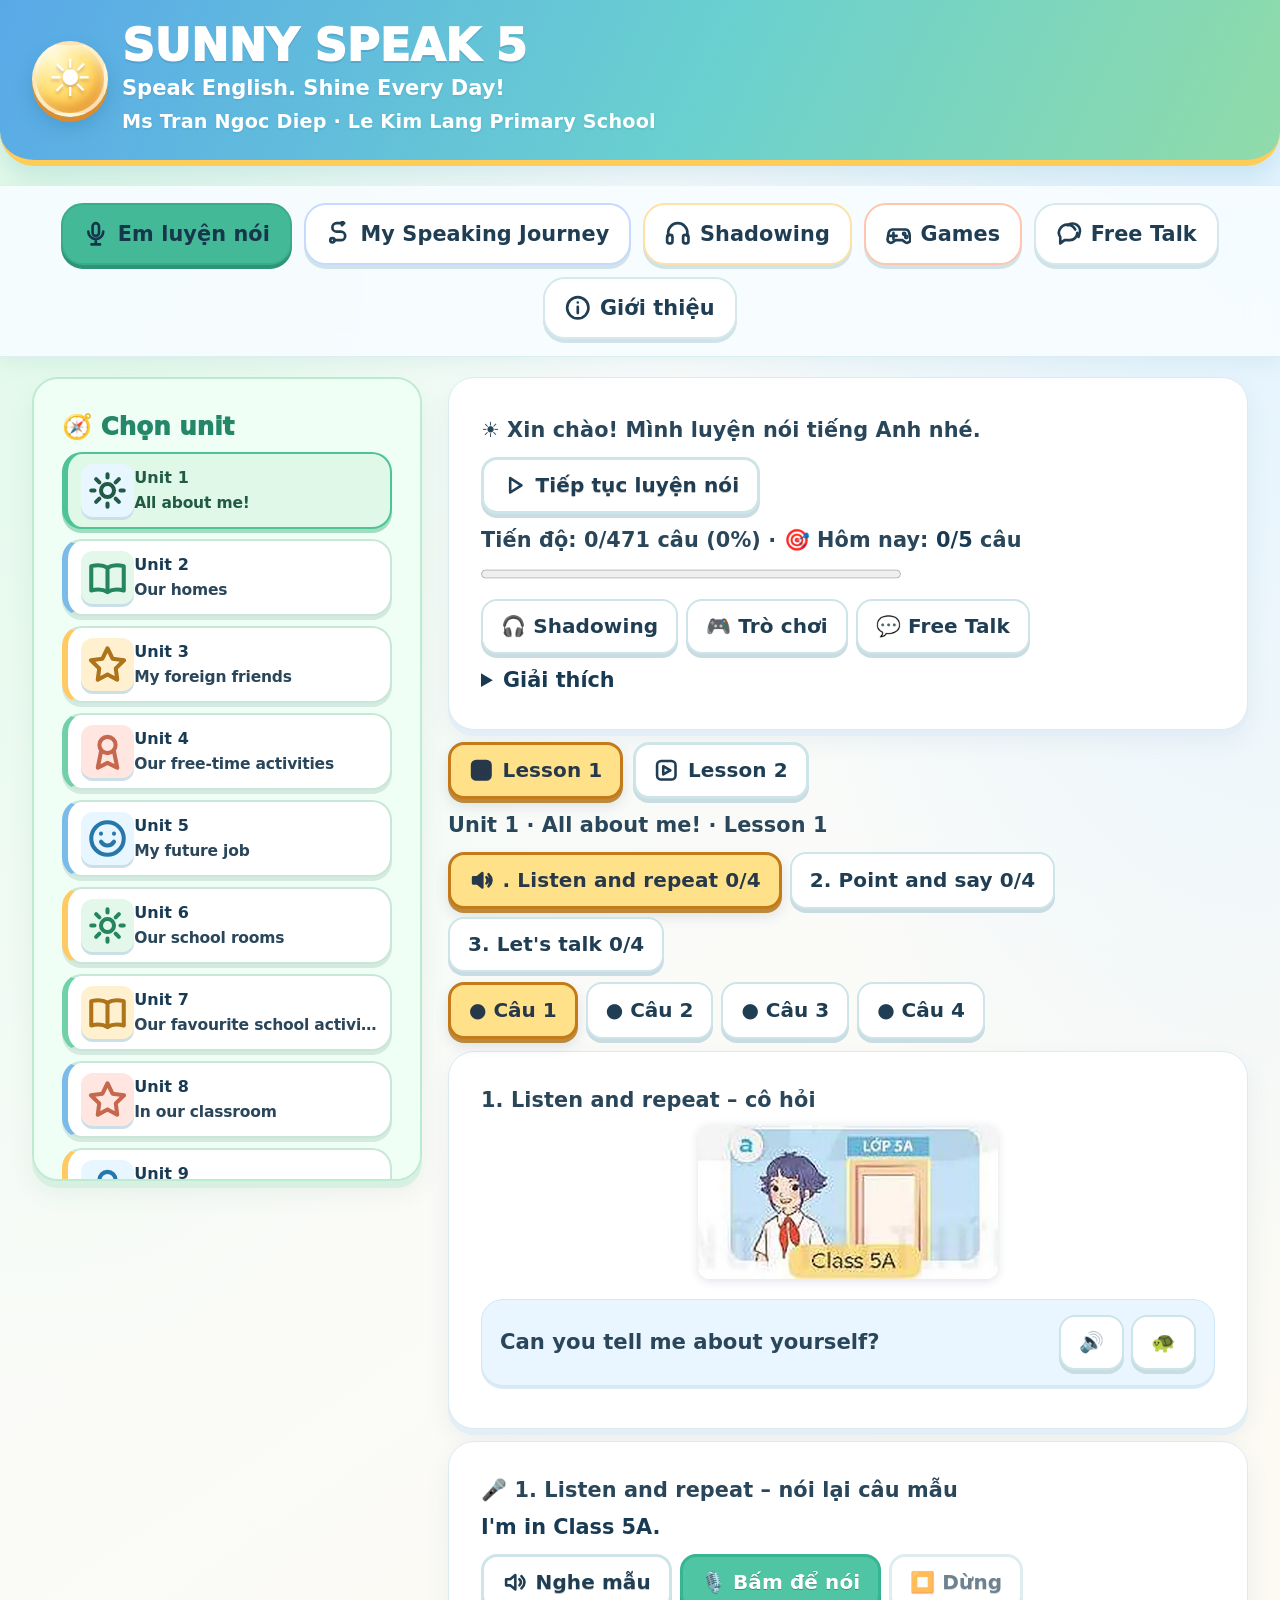
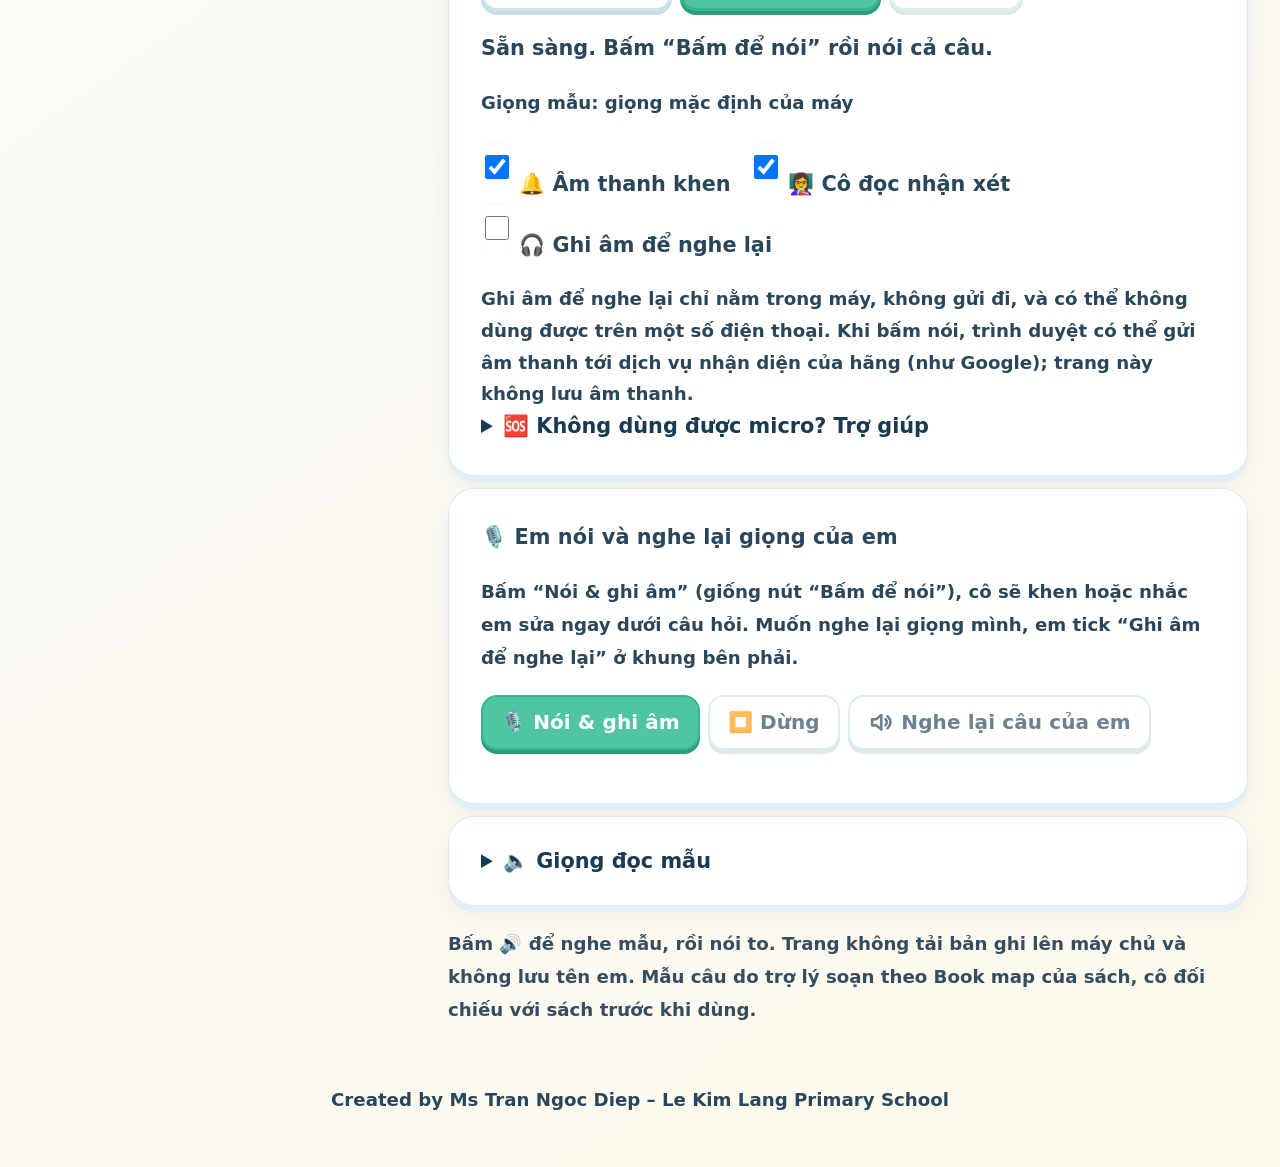
==== commit 57511f5a: "Update SUNNY SPEAK 5 - Final Pastel Version" ====
--- a/index.html
+++ b/index.html
@@ -1,9 +1,1710 @@
-<!doctype html><html lang="vi"><head><meta charset="utf-8"><meta name="viewport" content="width=device-width,initial-scale=1"><meta name="theme-color" content="#087d93"><title>SUNNY SPEAK 5 – Speak English. Shine Every Day!</title><style>
-:root{font-family:system-ui,'Segoe UI',Arial,sans-serif;color:#17374e;background:#eff8fb;--teal:#087f88;--blue:#2379bd;--yellow:#ffc84b}*{box-sizing:border-box}body{margin:0;background:linear-gradient(135deg,#eafaff,#fff9e9);min-height:100vh}button,select,input{font:inherit}button{cursor:pointer;border:1px solid #d3e5ed;border-radius:14px;padding:11px 15px;background:#edf7fa;color:#16516e;font-weight:750;min-height:44px}button:hover{filter:brightness(.97)}button:focus-visible,select:focus-visible{outline:3px solid #f6ae2d;outline-offset:2px}button.on,.primary{background:linear-gradient(100deg,#08a99e,#1388c0);color:white;border:0}.gold{background:linear-gradient(100deg,#ffb63c,#ffe086);color:#6a4600;border:0}header{background:linear-gradient(110deg,#067db4,#08b3a1);color:white;padding:18px max(16px,4vw);display:flex;gap:18px;align-items:center}header .sun{font-size:60px}h1{margin:0;font-size:clamp(26px,4vw,42px)}header p{margin:5px 0}.container{max-width:1500px;margin:auto;padding:16px}.tabs{display:flex;gap:8px;overflow-x:auto;padding:4px 0 16px;scrollbar-width:thin}.tabs button{flex-shrink:0;background:white}.tabs button.on{background:#124c77;color:white}.grid{display:grid;grid-template-columns:265px minmax(0,1fr);gap:16px}.panel{background:white;border:1px solid #d7e8ef;border-radius:22px;padding:18px;box-shadow:0 9px 28px #236c8420}.sidebar{max-height:75vh;overflow:auto}.unit{width:100%;display:flex;text-align:left;align-items:center;gap:11px;margin:7px 0}.unit .icon{font-size:28px;flex:none;background:#fff3d6;padding:7px;border-radius:13px}.unit small{display:block;color:#5c7888;font-weight:450}.unit.on{background:#d8f9ee;border:2px solid #0ba99d}.banner{border-radius:20px;padding:18px;background:linear-gradient(105deg,#dcfaff,#fff0ce)}.banner h2{margin:0 0 7px}.bar{height:12px;background:#cfe6ec;border-radius:50px;overflow:hidden}.bar>div{height:100%;background:linear-gradient(90deg,#0ab5a8,#ffb82d);width:0}.row{display:flex;flex-wrap:wrap;gap:8px;margin:12px 0}.row button{max-width:100%}.lesson-title{font-size:clamp(21px,3vw,29px)}.workspace{display:grid;grid-template-columns:minmax(220px,42%) minmax(0,1fr);gap:16px;margin-top:15px}.art,.practice{background:#f6fbff;border:1px solid #d5eaf0;border-radius:17px;padding:16px;min-width:0}.art img{width:100%;height:auto;border-radius:12px;display:block}.art-placeholder{min-height:240px;border:2px dashed #b2d7df;border-radius:14px;display:grid;place-items:center;text-align:center;padding:20px;background:linear-gradient(130deg,#d9f8fb,#fff4d5)}.art-placeholder .big{font-size:76px}.phrase{font-size:clamp(21px,2.7vw,31px);font-weight:800;line-height:1.45;overflow-wrap:anywhere}.answer{color:#087e78}.muted{color:#577182;font-size:14px;line-height:1.5}.status{margin:12px 0;padding:14px;border:2px solid #c3e5e9;border-radius:13px;background:white;min-height:52px;font-weight:750}.status.listening{border-color:#f0a631;background:#fff4d8;color:#795100;animation:pulse 1.4s infinite}@keyframes pulse{50%{box-shadow:0 0 0 6px #ffc84b25}}.status.good{border-color:#16a787;background:#e7fff4}.box{margin:12px 0;padding:14px;border-radius:14px;background:#eaf8fb;border:1px solid #c5e5e9}.box h3{margin:0 0 10px}.box select{width:100%;padding:10px;border:1px solid #bed7df;border-radius:12px;background:white}.box label{display:inline-flex;align-items:center;gap:7px;margin:8px 12px 8px 0}.box input[type=checkbox]{width:19px;height:19px;accent-color:#0aa99e}.hidden{display:none!important}.score{font-weight:750;font-size:18px}.notice{border-left:5px solid #e7b144;background:#fff7df;padding:13px;border-radius:8px}.cards{display:grid;grid-template-columns:repeat(auto-fit,minmax(170px,1fr));gap:12px}.metric{padding:18px;background:#effaff;border-radius:15px}.metric b{font-size:28px;display:block}.badge{display:inline-block;background:#e1f8e9;border-radius:20px;padding:5px 11px;font-size:12px;font-weight:800;color:#077568}footer{text-align:center;color:#577182;padding:24px 10px}#heard{white-space:pre-wrap}audio{width:100%}@media(max-width:980px){.grid,.workspace{grid-template-columns:1fr}.sidebar{max-height:210px}.container{padding:10px}.panel{padding:13px}}@media(min-width:981px) and (pointer:coarse){button{min-height:54px;font-size:18px}}@media(max-width:520px){header .sun{font-size:42px}header p{font-size:12px}.art-placeholder{min-height:170px}.row button{flex:1 1 auto}.tabs button{font-size:13px}}@media(prefers-reduced-motion:reduce){.status.listening{animation:none}}
-</style></head><body><header><div class="sun">☀️</div><div><h1>SUNNY SPEAK 5</h1><p><b>Speak English. Shine Every Day!</b></p><p>Ms Tran Ngoc Diep · Le Kim Lang Primary School</p></div></header><div class="container"><nav class="tabs" id="tabs" aria-label="Chức năng"><button data-tab="learn" class="on">🎤 Em luyện nói</button><button data-tab="journey">🌟 My Speaking Journey</button><button data-tab="shadow">🎧 Shadowing</button><button data-tab="games">🎮 Games</button><button data-tab="talk">💬 Free Talk</button><button data-tab="report">📊 Báo cáo</button><button data-tab="about">ℹ️ Giới thiệu</button></nav><div class="grid"><aside class="panel"><h3>📚 Chọn Unit</h3><div class="sidebar" id="units"></div></aside><main class="panel"><section id="learn"><div class="banner"><h2>☀️ Xin chào! Cùng Sunny luyện nói nhé!</h2><div class="row"><button class="gold" id="resume">▶ Tiếp tục luyện nói</button><button id="hard">🔁 Ôn câu còn khó (<span id="hardCount">0</span>)</button></div><p id="stats"></p><div class="bar"><div id="bar"></div></div><p class="muted">🎯 Mục tiêu: 5 câu/ngày · Tiến độ lưu trên thiết bị đang dùng.</p></div><h2 class="lesson-title" id="unitTitle"></h2><div id="lessonButtons" class="row"></div><div id="activityButtons" class="row"></div><div id="questionButtons" class="row"></div><div class="workspace"><div class="art"><img id="art" class="hidden" alt="Tranh minh họa bài học"><div id="placeholder" class="art-placeholder"><div><div class="big" id="artIcon"></div><h3 id="artTitle"></h3><p class="muted">Luyện nói theo chủ đề</p></div></div><p id="source" class="muted"></p></div><div class="practice"><p class="muted" id="tag"></p><p id="question" class="phrase"></p><p id="answer" class="phrase answer"></p><p id="hint" class="muted"></p><div class="row"><button class="gold" id="listen">🔊 Nghe mẫu</button><button class="primary" id="record">🎙️ Bắt đầu nói</button><button id="next">➡️ Câu tiếp</button></div><div id="status" class="status" role="status" aria-live="polite">🌞 Sunny sẵn sàng. Nhấn “Bắt đầu nói” để luyện tập.</div><div id="heard" class="muted"></div><div id="feedback" class="score" aria-live="polite"></div><div class="box"><h3>🔊 Giọng đọc mẫu</h3><select id="voiceSelect" aria-label="Chọn giọng đọc"><option>Đang tìm giọng đọc...</option></select><div class="row"><label>🐢 Tốc độ <output id="rateLabel">0.85×</output></label><input id="voiceRate" type="range" min="0.6" max="1.2" step="0.05" value="0.85" aria-label="Tốc độ đọc"><button id="voiceTest">▶ Nghe thử</button></div><p class="muted">Giọng đọc phụ thuộc trình duyệt. Ưu tiên tiếng Anh Mỹ.</p></div><div class="box"><label><input type="checkbox" id="teacherFeedback"> 👩‍🏫 Cô đọc nhận xét</label><label><input type="checkbox" id="replayEnabled" checked> 🎧 Ghi âm để nghe lại</label><div class="row"><button id="audioStart">🎙️ Nói & ghi âm</button><button id="audioStop" disabled>⏹ Dừng</button><button id="audioPlay" disabled>▶ Nghe lại</button></div><audio id="audio" class="hidden" controls></audio><p class="muted" id="audioStatus">Bản ghi âm chỉ lưu tạm trong phiên học, không tải lên website.</p></div><p class="muted">Điểm là độ khớp từ được nhận diện, <b>không phải</b> điểm phát âm chuẩn. Nói trên Chrome/Edge qua HTTPS và cho phép dùng micro.</p></div></div></section><section id="journey" class="hidden"><h2>🌟 My Speaking Journey</h2><div id="journeyBody"></div><button id="reset">🗑 Xóa tiến độ trên thiết bị</button></section><section id="shadow" class="hidden"><h2>🎧 Shadowing</h2><p class="muted">Nghe mẫu, sau đó nói theo. Chọn câu ở mục Em luyện nói.</p><p id="shadowText" class="phrase"></p><div class="row"><button id="shadowListen" class="gold">🔊 Nghe câu</button><button id="shadowSpeak" class="primary">🎙️ Nói theo</button></div><div id="shadowStatus" class="status">Sẵn sàng luyện nói theo.</div></section><section id="games" class="hidden"><h2>🎮 Sunny Listening Game</h2><p>Nghe và chọn câu trả lời phù hợp với câu hỏi.</p><button id="gameListen" class="gold">🔊 Nghe câu hỏi</button><div id="gameOptions" class="row"></div><p id="gameStatus" class="status">Hãy nghe câu hỏi.</p><button id="gameNext">➡️ Câu khác</button></section><section id="talk" class="hidden"><h2>💬 Free Talk</h2><p class="muted">Hội thoại có hướng dẫn theo chủ đề Unit hiện tại; không phải chatbot AI.</p><p id="talkQuestion" class="phrase"></p><div class="row"><button id="talkListen" class="gold">🔊 Nghe câu hỏi</button><button id="talkSpeak" class="primary">🎙️ Trả lời</button><button id="talkNext">➡️ Câu khác</button></div><div id="talkStatus" class="status">Sẵn sàng trò chuyện!</div></section><section id="report" class="hidden"><h2>📊 Báo cáo luyện nói</h2><div id="reportBody"></div><button class="primary" id="export">⬇ Xuất báo cáo CSV</button></section><section id="about" class="hidden"><h2>☀️ Giới thiệu SUNNY SPEAK 5</h2><p>Ứng dụng hỗ trợ học sinh lớp 5 luyện nói theo chủ đề Tiếng Anh 5 – Global Success (GDPT 2018).</p><p><b>Created by Tran Ngoc Diep - Le Kim Lang Primary School</b></p><p>Unit 1–20 sử dụng tranh cắt từ tài liệu SGK do giáo viên cung cấp. Unit 2–20 hiện có <b>bài luyện bổ trợ dựa trên chủ đề, mẫu cấu trúc trong Book map</b>, chưa phải bản chép đầy đủ từng tranh, lời thoại và bài tập của SGK. Các câu luyện bổ trợ được ghi nhãn để tránh nhầm với nguyên bản.</p><p>My Speaking Journey, Shadowing, Games, Free Talk và Báo cáo đều sử dụng dữ liệu của Unit đang chọn. Dữ liệu tiến độ lưu cục bộ trong trình duyệt, không yêu cầu đăng nhập.</p><p>Nhận diện giọng nói sử dụng khả năng của trình duyệt, có thể cần kết nối mạng hoặc gửi âm thanh đến dịch vụ nhận diện của nhà cung cấp trình duyệt. Ghi âm để nghe lại không tự tải lên máy chủ website.</p></section></main></div></div><footer><strong>Created by Tran Ngoc Diep - Le Kim Lang Primary School</strong><br>SUNNY SPEAK 5 · V5.2</footer><script>
-window.SUNNY_UNITS = [{"id":1,"name":"All about me!","icon":"🧒","verified":true,"lessons":{"1":[{"name":"Look, listen and repeat","items":[{"image":"l1_a.png","question":"Hello, I’m Ben. Nice to meet you.","answer":"Hello, Ben. I’m Lan. Nice to meet you, too.","text":"Hello, Ben. I’m Lan. Nice to meet you, too.","hint":"Tranh a: Ben chào và Lan đáp lời."},{"image":"l1_b.png","question":"Can you tell me about yourself, Lan?","answer":"Well, I’m in Class 5C. I live in the countryside.","text":"Well, I’m in Class 5C. I live in the countryside.","hint":"Tranh b: Ben hỏi – Lan trả lời."},{"image":"l1_b.png","question":"I’m in Class 5B. I live in the city.","answer":"","text":"I’m in Class 5B. I live in the city.","hint":"Tranh b: Ben nói về mình."}]},{"name":"Listen, point and say","items":[{"image":"l1_2a.png","question":"Can you tell me about yourself?","answer":"I’m in Class 5A.","text":"I’m in Class 5A.","hint":"Tranh a: Class 5A."},{"image":"l1_2b.png","question":"Can you tell me about yourself?","answer":"I’m in Class 5B.","text":"I’m in Class 5B.","hint":"Tranh b: Class 5B."},{"image":"l1_2c.png","question":"Can you tell me about yourself?","answer":"I live in the city.","text":"I live in the city.","hint":"Tranh c: city."},{"image":"l1_2d.png","question":"Can you tell me about yourself?","answer":"I live in the countryside.","text":"I live in the countryside.","hint":"Tranh d: countryside."}]},{"name":"Let's talk","items":[{"image":"l1_3.png","question":"Can you tell me about yourself?","answer":"My name’s ...","text":"My name’s ...","hint":"Nói tên của em."},{"image":"l1_3.png","question":"Can you tell me about yourself?","answer":"I’m in Class ...","text":"I’m in Class ...","hint":"Nói lớp của em."},{"image":"l1_3.png","question":"Can you tell me about yourself?","answer":"I live in the ...","text":"I live in the ...","hint":"Nói nơi em sống."},{"image":"l1_3.png","question":"Can you tell me about yourself?","answer":"My birthday is in ...","text":"My birthday is in ...","hint":"Nói tháng sinh của em."}]}],"2":[{"name":"Look, listen and repeat","items":[{"image":"l2_a.png","question":"Where are you going, Mary?","answer":"I’m going to the sports centre.","text":"I’m going to the sports centre.","hint":"Tranh a: Hỏi và đáp về nơi đến."},{"image":"l2_b.png","question":"What’s your favourite sport?","answer":"It’s basketball. What about you?","text":"It’s basketball. What about you?","hint":"Tranh b: Hỏi và đáp về thể thao."},{"image":"l2_b.png","question":"What about you?","answer":"My favourite sport is swimming.","text":"My favourite sport is swimming.","hint":"Tranh b: Nói môn thể thao yêu thích."}]},{"name":"Listen, point and say","items":[{"image":"l2_2a.png","question":"What’s your favourite sport?","answer":"It’s table tennis.","text":"It’s table tennis.","hint":"Tranh a: sport / table tennis."},{"image":"l2_2b.png","question":"What’s your favourite colour?","answer":"It’s pink.","text":"It’s pink.","hint":"Tranh b: colour / pink."},{"image":"l2_2c.png","question":"What’s your favourite animal?","answer":"It’s a dolphin.","text":"It’s a dolphin.","hint":"Tranh c: animal / a dolphin."},{"image":"l2_2d.png","question":"What’s your favourite food?","answer":"It’s a sandwich.","text":"It’s a sandwich.","hint":"Tranh d: food / a sandwich."}]},{"name":"Let's talk","items":[{"image":"l2_3.png","question":"Can you tell me about yourself?","answer":"My name’s ...","text":"My name’s ...","hint":"Em tự giới thiệu."},{"image":"l2_3.png","question":"What’s your favourite sport?","answer":"It’s ...","text":"It’s ...","hint":"Nói môn thể thao em thích."},{"image":"l2_3.png","question":"What’s your favourite colour?","answer":"It’s ...","text":"It’s ...","hint":"Nói màu em thích."},{"image":"l2_3.png","question":"What’s your favourite animal?","answer":"It’s ...","text":"It’s ...","hint":"Nói con vật em thích."},{"image":"l2_3.png","question":"What’s your favourite food?","answer":"It’s ...","text":"It’s ...","hint":"Nói món ăn em thích."}]}],"3":[{"name":"Listen and repeat","items":[{"image":"l3_1.png","question":"dolphin","answer":"I like dolphins.","text":"I like dolphins.","hint":"Trọng âm từ dolphin."},{"image":"l3_1.png","question":"tennis","answer":"He plays tennis on Sundays.","text":"He plays tennis on Sundays.","hint":"Trọng âm từ tennis."}]},{"name":"Circle, listen and check","items":[{"image":"l3_2.png","question":"1. a. dolphin / b. giraffe / c. behind","answer":"","text":"dolphin","hint":"Nhóm 1: luyện nghe và nhận diện trọng âm. Cần nghe audio Track 13 để xác định đáp án, không tự suy đoán."},{"image":"l3_2.png","question":"2. a. Japan / b. July / c. England","answer":"","text":"July","hint":"Nhóm 2: luyện nghe và nhận diện trọng âm. Cần nghe audio Track 13 để xác định đáp án, không tự suy đoán."},{"image":"l3_2.png","question":"3. a. tennis / b. hello / c. goodbye","answer":"","text":"tennis","hint":"Nhóm 3: luyện nghe và nhận diện trọng âm. Cần nghe audio Track 13 để xác định đáp án, không tự suy đoán."}]},{"name":"Let's chant","items":[{"image":"l3_3a.png","question":"What’s your favourite animal?","answer":"Do you like pandas?","text":"Do you like pandas?","hint":"Đọc theo nhịp – đoạn 1."},{"image":"l3_3a.png","question":"Do you like pandas?","answer":"No, I don’t. I don’t like pandas.","text":"No, I don’t. I don’t like pandas.","hint":"Đọc theo nhịp – đoạn 1."},{"image":"l3_3a.png","question":"What animal do you like?","answer":"I like dolphins.","text":"I like dolphins.","hint":"Luyện tập theo nội dung bài chant."},{"image":"l3_3b.png","question":"What’s your favourite sport?","answer":"Do you like tennis?","text":"Do you like tennis?","hint":"Đọc theo nhịp – đoạn 2."},{"image":"l3_3b.png","question":"Do you like tennis?","answer":"No, I don’t. I don’t like tennis.","text":"No, I don’t. I don’t like tennis.","hint":"Đọc theo nhịp – đoạn 2."},{"image":"l3_3b.png","question":"What sport do you like?","answer":"I like football.","text":"I like football.","hint":"Luyện tập theo nội dung bài chant."}]}]}},{"id":2,"name":"Our homes","icon":"🏠","verified":false,"lessons":{"1":[{"name":"Look, listen and repeat","items":[{"question":"Do you live in a house?","answer":"Yes, I do.","text":"Yes, I do.","hint":"Tranh tham chiếu được cắt từ SGK (Tập 1, trang PDF 18). Câu luyện nói hiện là bài bổ trợ, CHƯA đối chiếu nguyên văn từng lượt lời; xem tranh và SGK để xác minh.","image":"unit02_lesson1_activity1.jpg"},{"question":"Do you live in a flat?","answer":"No, I don’t.","text":"No, I don’t.","hint":"Tranh tham chiếu được cắt từ SGK (Tập 1, trang PDF 18). Câu luyện nói hiện là bài bổ trợ, CHƯA đối chiếu nguyên văn từng lượt lời; xem tranh và SGK để xác minh.","image":"unit02_lesson1_activity1.jpg"}]},{"name":"Listen, point and say","items":[{"question":"Do you live in a house?","answer":"Yes, I do.","text":"Yes, I do.","hint":"Tranh tham chiếu được cắt từ SGK (Tập 1, trang PDF 18). Câu luyện nói hiện là bài bổ trợ, CHƯA đối chiếu nguyên văn từng lượt lời; xem tranh và SGK để xác minh.","image":"unit02_lesson1_activity2.jpg"},{"question":"Do you live in a flat?","answer":"No, I don’t.","text":"No, I don’t.","hint":"Tranh tham chiếu được cắt từ SGK (Tập 1, trang PDF 18). Câu luyện nói hiện là bài bổ trợ, CHƯA đối chiếu nguyên văn từng lượt lời; xem tranh và SGK để xác minh.","image":"unit02_lesson1_activity2.jpg"}]},{"name":"Let’s talk","items":[{"question":"Do you live in a house?","answer":"Yes, I do.","text":"Yes, I do.","hint":"Tranh tham chiếu được cắt từ SGK (Tập 1, trang PDF 18). Câu luyện nói hiện là bài bổ trợ, CHƯA đối chiếu nguyên văn từng lượt lời; xem tranh và SGK để xác minh.","image":"unit02_lesson1_activity3.jpg"},{"question":"Do you live in a flat?","answer":"No, I don’t.","text":"No, I don’t.","hint":"Tranh tham chiếu được cắt từ SGK (Tập 1, trang PDF 18). Câu luyện nói hiện là bài bổ trợ, CHƯA đối chiếu nguyên văn từng lượt lời; xem tranh và SGK để xác minh.","image":"unit02_lesson1_activity3.jpg"}]}],"2":[{"name":"Look, listen and repeat","items":[{"question":"What’s your address?","answer":"It’s 25 Green Street.","text":"It’s 25 Green Street.","hint":"Tranh tham chiếu được cắt từ SGK (Tập 1, trang PDF 20). Câu luyện nói hiện là bài bổ trợ, CHƯA đối chiếu nguyên văn từng lượt lời; xem tranh và SGK để xác minh.","image":"unit02_lesson2_activity1.jpg"},{"question":"Where do you live?","answer":"I live in a building.","text":"I live in a building.","hint":"Tranh tham chiếu được cắt từ SGK (Tập 1, trang PDF 20). Câu luyện nói hiện là bài bổ trợ, CHƯA đối chiếu nguyên văn từng lượt lời; xem tranh và SGK để xác minh.","image":"unit02_lesson2_activity1.jpg"}]},{"name":"Listen, point and say","items":[{"question":"What’s your address?","answer":"It’s 25 Green Street.","text":"It’s 25 Green Street.","hint":"Tranh tham chiếu được cắt từ SGK (Tập 1, trang PDF 20). Câu luyện nói hiện là bài bổ trợ, CHƯA đối chiếu nguyên văn từng lượt lời; xem tranh và SGK để xác minh.","image":"unit02_lesson2_activity2.jpg"},{"question":"Where do you live?","answer":"I live in a building.","text":"I live in a building.","hint":"Tranh tham chiếu được cắt từ SGK (Tập 1, trang PDF 20). Câu luyện nói hiện là bài bổ trợ, CHƯA đối chiếu nguyên văn từng lượt lời; xem tranh và SGK để xác minh.","image":"unit02_lesson2_activity2.jpg"}]},{"name":"Let’s talk","items":[{"question":"What’s your address?","answer":"It’s 25 Green Street.","text":"It’s 25 Green Street.","hint":"Tranh tham chiếu được cắt từ SGK (Tập 1, trang PDF 20). Câu luyện nói hiện là bài bổ trợ, CHƯA đối chiếu nguyên văn từng lượt lời; xem tranh và SGK để xác minh.","image":"unit02_lesson2_activity3.jpg"},{"question":"Where do you live?","answer":"I live in a building.","text":"I live in a building.","hint":"Tranh tham chiếu được cắt từ SGK (Tập 1, trang PDF 20). Câu luyện nói hiện là bài bổ trợ, CHƯA đối chiếu nguyên văn từng lượt lời; xem tranh và SGK để xác minh.","image":"unit02_lesson2_activity3.jpg"}]}],"3":[{"name":"Listen and repeat","items":[{"question":"Do you live in a house?","answer":"Yes, I do.","text":"Yes, I do.","hint":"Tranh tham chiếu được cắt từ SGK (Tập 1, trang PDF 22). Câu luyện nói hiện là bài bổ trợ, CHƯA đối chiếu nguyên văn từng lượt lời; xem tranh và SGK để xác minh.","image":"unit02_lesson3_activity1.jpg"},{"question":"Do you live in a flat?","answer":"No, I don’t.","text":"No, I don’t.","hint":"Tranh tham chiếu được cắt từ SGK (Tập 1, trang PDF 22). Câu luyện nói hiện là bài bổ trợ, CHƯA đối chiếu nguyên văn từng lượt lời; xem tranh và SGK để xác minh.","image":"unit02_lesson3_activity1.jpg"},{"question":"What’s your address?","answer":"It’s 25 Green Street.","text":"It’s 25 Green Street.","hint":"Tranh tham chiếu được cắt từ SGK (Tập 1, trang PDF 22). Câu luyện nói hiện là bài bổ trợ, CHƯA đối chiếu nguyên văn từng lượt lời; xem tranh và SGK để xác minh.","image":"unit02_lesson3_activity1.jpg"},{"question":"Where do you live?","answer":"I live in a building.","text":"I live in a building.","hint":"Tranh tham chiếu được cắt từ SGK (Tập 1, trang PDF 22). Câu luyện nói hiện là bài bổ trợ, CHƯA đối chiếu nguyên văn từng lượt lời; xem tranh và SGK để xác minh.","image":"unit02_lesson3_activity1.jpg"}]},{"name":"Speaking challenge","items":[{"question":"Do you live in a house?","answer":"Yes, I do.","text":"Yes, I do.","hint":"Tranh tham chiếu được cắt từ SGK (Tập 1, trang PDF 22). Câu luyện nói hiện là bài bổ trợ, CHƯA đối chiếu nguyên văn từng lượt lời; xem tranh và SGK để xác minh.","image":"unit02_lesson3_activity2.jpg"},{"question":"Do you live in a flat?","answer":"No, I don’t.","text":"No, I don’t.","hint":"Tranh tham chiếu được cắt từ SGK (Tập 1, trang PDF 22). Câu luyện nói hiện là bài bổ trợ, CHƯA đối chiếu nguyên văn từng lượt lời; xem tranh và SGK để xác minh.","image":"unit02_lesson3_activity2.jpg"},{"question":"What’s your address?","answer":"It’s 25 Green Street.","text":"It’s 25 Green Street.","hint":"Tranh tham chiếu được cắt từ SGK (Tập 1, trang PDF 22). Câu luyện nói hiện là bài bổ trợ, CHƯA đối chiếu nguyên văn từng lượt lời; xem tranh và SGK để xác minh.","image":"unit02_lesson3_activity2.jpg"},{"question":"Where do you live?","answer":"I live in a building.","text":"I live in a building.","hint":"Tranh tham chiếu được cắt từ SGK (Tập 1, trang PDF 22). Câu luyện nói hiện là bài bổ trợ, CHƯA đối chiếu nguyên văn từng lượt lời; xem tranh và SGK để xác minh.","image":"unit02_lesson3_activity2.jpg"}]},{"name":"Let’s talk","items":[{"question":"Do you live in a house?","answer":"Yes, I do.","text":"Yes, I do.","hint":"Tranh tham chiếu được cắt từ SGK (Tập 1, trang PDF 22). Câu luyện nói hiện là bài bổ trợ, CHƯA đối chiếu nguyên văn từng lượt lời; xem tranh và SGK để xác minh.","image":"unit02_lesson3_activity3.jpg"},{"question":"Do you live in a flat?","answer":"No, I don’t.","text":"No, I don’t.","hint":"Tranh tham chiếu được cắt từ SGK (Tập 1, trang PDF 22). Câu luyện nói hiện là bài bổ trợ, CHƯA đối chiếu nguyên văn từng lượt lời; xem tranh và SGK để xác minh.","image":"unit02_lesson3_activity3.jpg"},{"question":"What’s your address?","answer":"It’s 25 Green Street.","text":"It’s 25 Green Street.","hint":"Tranh tham chiếu được cắt từ SGK (Tập 1, trang PDF 22). Câu luyện nói hiện là bài bổ trợ, CHƯA đối chiếu nguyên văn từng lượt lời; xem tranh và SGK để xác minh.","image":"unit02_lesson3_activity3.jpg"},{"question":"Where do you live?","answer":"I live in a building.","text":"I live in a building.","hint":"Tranh tham chiếu được cắt từ SGK (Tập 1, trang PDF 22). Câu luyện nói hiện là bài bổ trợ, CHƯA đối chiếu nguyên văn từng lượt lời; xem tranh và SGK để xác minh.","image":"unit02_lesson3_activity3.jpg"}]}]}},{"id":3,"name":"My foreign friends","icon":"🌍","verified":false,"lessons":{"1":[{"name":"Look, listen and repeat","items":[{"question":"What nationality is he?","answer":"He’s Australian.","text":"He’s Australian.","hint":"Tranh tham chiếu được cắt từ SGK (Tập 1, trang PDF 24). Câu luyện nói hiện là bài bổ trợ, CHƯA đối chiếu nguyên văn từng lượt lời; xem tranh và SGK để xác minh.","image":"unit03_lesson1_activity1.jpg"},{"question":"What nationality is she?","answer":"She’s Japanese.","text":"She’s Japanese.","hint":"Tranh tham chiếu được cắt từ SGK (Tập 1, trang PDF 24). Câu luyện nói hiện là bài bổ trợ, CHƯA đối chiếu nguyên văn từng lượt lời; xem tranh và SGK để xác minh.","image":"unit03_lesson1_activity1.jpg"}]},{"name":"Listen, point and say","items":[{"question":"What nationality is he?","answer":"He’s Australian.","text":"He’s Australian.","hint":"Tranh tham chiếu được cắt từ SGK (Tập 1, trang PDF 24). Câu luyện nói hiện là bài bổ trợ, CHƯA đối chiếu nguyên văn từng lượt lời; xem tranh và SGK để xác minh.","image":"unit03_lesson1_activity2.jpg"},{"question":"What nationality is she?","answer":"She’s Japanese.","text":"She’s Japanese.","hint":"Tranh tham chiếu được cắt từ SGK (Tập 1, trang PDF 24). Câu luyện nói hiện là bài bổ trợ, CHƯA đối chiếu nguyên văn từng lượt lời; xem tranh và SGK để xác minh.","image":"unit03_lesson1_activity2.jpg"}]},{"name":"Let’s talk","items":[{"question":"What nationality is he?","answer":"He’s Australian.","text":"He’s Australian.","hint":"Tranh tham chiếu được cắt từ SGK (Tập 1, trang PDF 24). Câu luyện nói hiện là bài bổ trợ, CHƯA đối chiếu nguyên văn từng lượt lời; xem tranh và SGK để xác minh.","image":"unit03_lesson1_activity3.jpg"},{"question":"What nationality is she?","answer":"She’s Japanese.","text":"She’s Japanese.","hint":"Tranh tham chiếu được cắt từ SGK (Tập 1, trang PDF 24). Câu luyện nói hiện là bài bổ trợ, CHƯA đối chiếu nguyên văn từng lượt lời; xem tranh và SGK để xác minh.","image":"unit03_lesson1_activity3.jpg"}]}],"2":[{"name":"Look, listen and repeat","items":[{"question":"What’s he like?","answer":"He’s friendly.","text":"He’s friendly.","hint":"Tranh tham chiếu được cắt từ SGK (Tập 1, trang PDF 26). Câu luyện nói hiện là bài bổ trợ, CHƯA đối chiếu nguyên văn từng lượt lời; xem tranh và SGK để xác minh.","image":"unit03_lesson2_activity1.jpg"},{"question":"What’s she like?","answer":"She’s helpful.","text":"She’s helpful.","hint":"Tranh tham chiếu được cắt từ SGK (Tập 1, trang PDF 26). Câu luyện nói hiện là bài bổ trợ, CHƯA đối chiếu nguyên văn từng lượt lời; xem tranh và SGK để xác minh.","image":"unit03_lesson2_activity1.jpg"}]},{"name":"Listen, point and say","items":[{"question":"What’s he like?","answer":"He’s friendly.","text":"He’s friendly.","hint":"Tranh tham chiếu được cắt từ SGK (Tập 1, trang PDF 26). Câu luyện nói hiện là bài bổ trợ, CHƯA đối chiếu nguyên văn từng lượt lời; xem tranh và SGK để xác minh.","image":"unit03_lesson2_activity2.jpg"},{"question":"What’s she like?","answer":"She’s helpful.","text":"She’s helpful.","hint":"Tranh tham chiếu được cắt từ SGK (Tập 1, trang PDF 26). Câu luyện nói hiện là bài bổ trợ, CHƯA đối chiếu nguyên văn từng lượt lời; xem tranh và SGK để xác minh.","image":"unit03_lesson2_activity2.jpg"}]},{"name":"Let’s talk","items":[{"question":"What’s he like?","answer":"He’s friendly.","text":"He’s friendly.","hint":"Tranh tham chiếu được cắt từ SGK (Tập 1, trang PDF 26). Câu luyện nói hiện là bài bổ trợ, CHƯA đối chiếu nguyên văn từng lượt lời; xem tranh và SGK để xác minh.","image":"unit03_lesson2_activity3.jpg"},{"question":"What’s she like?","answer":"She’s helpful.","text":"She’s helpful.","hint":"Tranh tham chiếu được cắt từ SGK (Tập 1, trang PDF 26). Câu luyện nói hiện là bài bổ trợ, CHƯA đối chiếu nguyên văn từng lượt lời; xem tranh và SGK để xác minh.","image":"unit03_lesson2_activity3.jpg"}]}],"3":[{"name":"Listen and repeat","items":[{"question":"What nationality is he?","answer":"He’s Australian.","text":"He’s Australian.","hint":"Tranh tham chiếu được cắt từ SGK (Tập 1, trang PDF 28). Câu luyện nói hiện là bài bổ trợ, CHƯA đối chiếu nguyên văn từng lượt lời; xem tranh và SGK để xác minh.","image":"unit03_lesson3_activity1.jpg"},{"question":"What nationality is she?","answer":"She’s Japanese.","text":"She’s Japanese.","hint":"Tranh tham chiếu được cắt từ SGK (Tập 1, trang PDF 28). Câu luyện nói hiện là bài bổ trợ, CHƯA đối chiếu nguyên văn từng lượt lời; xem tranh và SGK để xác minh.","image":"unit03_lesson3_activity1.jpg"},{"question":"What’s he like?","answer":"He’s friendly.","text":"He’s friendly.","hint":"Tranh tham chiếu được cắt từ SGK (Tập 1, trang PDF 28). Câu luyện nói hiện là bài bổ trợ, CHƯA đối chiếu nguyên văn từng lượt lời; xem tranh và SGK để xác minh.","image":"unit03_lesson3_activity1.jpg"},{"question":"What’s she like?","answer":"She’s helpful.","text":"She’s helpful.","hint":"Tranh tham chiếu được cắt từ SGK (Tập 1, trang PDF 28). Câu luyện nói hiện là bài bổ trợ, CHƯA đối chiếu nguyên văn từng lượt lời; xem tranh và SGK để xác minh.","image":"unit03_lesson3_activity1.jpg"}]},{"name":"Speaking challenge","items":[{"question":"What nationality is he?","answer":"He’s Australian.","text":"He’s Australian.","hint":"Tranh tham chiếu được cắt từ SGK (Tập 1, trang PDF 28). Câu luyện nói hiện là bài bổ trợ, CHƯA đối chiếu nguyên văn từng lượt lời; xem tranh và SGK để xác minh.","image":"unit03_lesson3_activity2.jpg"},{"question":"What nationality is she?","answer":"She’s Japanese.","text":"She’s Japanese.","hint":"Tranh tham chiếu được cắt từ SGK (Tập 1, trang PDF 28). Câu luyện nói hiện là bài bổ trợ, CHƯA đối chiếu nguyên văn từng lượt lời; xem tranh và SGK để xác minh.","image":"unit03_lesson3_activity2.jpg"},{"question":"What’s he like?","answer":"He’s friendly.","text":"He’s friendly.","hint":"Tranh tham chiếu được cắt từ SGK (Tập 1, trang PDF 28). Câu luyện nói hiện là bài bổ trợ, CHƯA đối chiếu nguyên văn từng lượt lời; xem tranh và SGK để xác minh.","image":"unit03_lesson3_activity2.jpg"},{"question":"What’s she like?","answer":"She’s helpful.","text":"She’s helpful.","hint":"Tranh tham chiếu được cắt từ SGK (Tập 1, trang PDF 28). Câu luyện nói hiện là bài bổ trợ, CHƯA đối chiếu nguyên văn từng lượt lời; xem tranh và SGK để xác minh.","image":"unit03_lesson3_activity2.jpg"}]},{"name":"Let’s talk","items":[{"question":"What nationality is he?","answer":"He’s Australian.","text":"He’s Australian.","hint":"Tranh tham chiếu được cắt từ SGK (Tập 1, trang PDF 28). Câu luyện nói hiện là bài bổ trợ, CHƯA đối chiếu nguyên văn từng lượt lời; xem tranh và SGK để xác minh.","image":"unit03_lesson3_activity3.jpg"},{"question":"What nationality is she?","answer":"She’s Japanese.","text":"She’s Japanese.","hint":"Tranh tham chiếu được cắt từ SGK (Tập 1, trang PDF 28). Câu luyện nói hiện là bài bổ trợ, CHƯA đối chiếu nguyên văn từng lượt lời; xem tranh và SGK để xác minh.","image":"unit03_lesson3_activity3.jpg"},{"question":"What’s he like?","answer":"He’s friendly.","text":"He’s friendly.","hint":"Tranh tham chiếu được cắt từ SGK (Tập 1, trang PDF 28). Câu luyện nói hiện là bài bổ trợ, CHƯA đối chiếu nguyên văn từng lượt lời; xem tranh và SGK để xác minh.","image":"unit03_lesson3_activity3.jpg"},{"question":"What’s she like?","answer":"She’s helpful.","text":"She’s helpful.","hint":"Tranh tham chiếu được cắt từ SGK (Tập 1, trang PDF 28). Câu luyện nói hiện là bài bổ trợ, CHƯA đối chiếu nguyên văn từng lượt lời; xem tranh và SGK để xác minh.","image":"unit03_lesson3_activity3.jpg"}]}]}},{"id":4,"name":"Our free-time activities","icon":"🎨","verified":false,"lessons":{"1":[{"name":"Look, listen and repeat","items":[{"question":"What do you like doing in your free time?","answer":"I like playing the violin.","text":"I like playing the violin.","hint":"Tranh tham chiếu được cắt từ SGK (Tập 1, trang PDF 30). Câu luyện nói hiện là bài bổ trợ, CHƯA đối chiếu nguyên văn từng lượt lời; xem tranh và SGK để xác minh.","image":"unit04_lesson1_activity1.jpg"},{"question":"What does she like doing?","answer":"She likes drawing.","text":"She likes drawing.","hint":"Tranh tham chiếu được cắt từ SGK (Tập 1, trang PDF 30). Câu luyện nói hiện là bài bổ trợ, CHƯA đối chiếu nguyên văn từng lượt lời; xem tranh và SGK để xác minh.","image":"unit04_lesson1_activity1.jpg"}]},{"name":"Listen, point and say","items":[{"question":"What do you like doing in your free time?","answer":"I like playing the violin.","text":"I like playing the violin.","hint":"Tranh tham chiếu được cắt từ SGK (Tập 1, trang PDF 30). Câu luyện nói hiện là bài bổ trợ, CHƯA đối chiếu nguyên văn từng lượt lời; xem tranh và SGK để xác minh.","image":"unit04_lesson1_activity2.jpg"},{"question":"What does she like doing?","answer":"She likes drawing.","text":"She likes drawing.","hint":"Tranh tham chiếu được cắt từ SGK (Tập 1, trang PDF 30). Câu luyện nói hiện là bài bổ trợ, CHƯA đối chiếu nguyên văn từng lượt lời; xem tranh và SGK để xác minh.","image":"unit04_lesson1_activity2.jpg"}]},{"name":"Let’s talk","items":[{"question":"What do you like doing in your free time?","answer":"I like playing the violin.","text":"I like playing the violin.","hint":"Tranh tham chiếu được cắt từ SGK (Tập 1, trang PDF 30). Câu luyện nói hiện là bài bổ trợ, CHƯA đối chiếu nguyên văn từng lượt lời; xem tranh và SGK để xác minh.","image":"unit04_lesson1_activity3.jpg"},{"question":"What does she like doing?","answer":"She likes drawing.","text":"She likes drawing.","hint":"Tranh tham chiếu được cắt từ SGK (Tập 1, trang PDF 30). Câu luyện nói hiện là bài bổ trợ, CHƯA đối chiếu nguyên văn từng lượt lời; xem tranh và SGK để xác minh.","image":"unit04_lesson1_activity3.jpg"}]}],"2":[{"name":"Look, listen and repeat","items":[{"question":"What do you do at the weekend?","answer":"I usually go for a walk.","text":"I usually go for a walk.","hint":"Tranh tham chiếu được cắt từ SGK (Tập 1, trang PDF 32). Câu luyện nói hiện là bài bổ trợ, CHƯA đối chiếu nguyên văn từng lượt lời; xem tranh và SGK để xác minh.","image":"unit04_lesson2_activity1.jpg"},{"question":"How often do you read books?","answer":"I sometimes read books.","text":"I sometimes read books.","hint":"Tranh tham chiếu được cắt từ SGK (Tập 1, trang PDF 32). Câu luyện nói hiện là bài bổ trợ, CHƯA đối chiếu nguyên văn từng lượt lời; xem tranh và SGK để xác minh.","image":"unit04_lesson2_activity1.jpg"}]},{"name":"Listen, point and say","items":[{"question":"What do you do at the weekend?","answer":"I usually go for a walk.","text":"I usually go for a walk.","hint":"Tranh tham chiếu được cắt từ SGK (Tập 1, trang PDF 32). Câu luyện nói hiện là bài bổ trợ, CHƯA đối chiếu nguyên văn từng lượt lời; xem tranh và SGK để xác minh.","image":"unit04_lesson2_activity2.jpg"},{"question":"How often do you read books?","answer":"I sometimes read books.","text":"I sometimes read books.","hint":"Tranh tham chiếu được cắt từ SGK (Tập 1, trang PDF 32). Câu luyện nói hiện là bài bổ trợ, CHƯA đối chiếu nguyên văn từng lượt lời; xem tranh và SGK để xác minh.","image":"unit04_lesson2_activity2.jpg"}]},{"name":"Let’s talk","items":[{"question":"What do you do at the weekend?","answer":"I usually go for a walk.","text":"I usually go for a walk.","hint":"Tranh tham chiếu được cắt từ SGK (Tập 1, trang PDF 32). Câu luyện nói hiện là bài bổ trợ, CHƯA đối chiếu nguyên văn từng lượt lời; xem tranh và SGK để xác minh.","image":"unit04_lesson2_activity3.jpg"},{"question":"How often do you read books?","answer":"I sometimes read books.","text":"I sometimes read books.","hint":"Tranh tham chiếu được cắt từ SGK (Tập 1, trang PDF 32). Câu luyện nói hiện là bài bổ trợ, CHƯA đối chiếu nguyên văn từng lượt lời; xem tranh và SGK để xác minh.","image":"unit04_lesson2_activity3.jpg"}]}],"3":[{"name":"Listen and repeat","items":[{"question":"What do you like doing in your free time?","answer":"I like playing the violin.","text":"I like playing the violin.","hint":"Tranh tham chiếu được cắt từ SGK (Tập 1, trang PDF 34). Câu luyện nói hiện là bài bổ trợ, CHƯA đối chiếu nguyên văn từng lượt lời; xem tranh và SGK để xác minh.","image":"unit04_lesson3_activity1.jpg"},{"question":"What does she like doing?","answer":"She likes drawing.","text":"She likes drawing.","hint":"Tranh tham chiếu được cắt từ SGK (Tập 1, trang PDF 34). Câu luyện nói hiện là bài bổ trợ, CHƯA đối chiếu nguyên văn từng lượt lời; xem tranh và SGK để xác minh.","image":"unit04_lesson3_activity1.jpg"},{"question":"What do you do at the weekend?","answer":"I usually go for a walk.","text":"I usually go for a walk.","hint":"Tranh tham chiếu được cắt từ SGK (Tập 1, trang PDF 34). Câu luyện nói hiện là bài bổ trợ, CHƯA đối chiếu nguyên văn từng lượt lời; xem tranh và SGK để xác minh.","image":"unit04_lesson3_activity1.jpg"},{"question":"How often do you read books?","answer":"I sometimes read books.","text":"I sometimes read books.","hint":"Tranh tham chiếu được cắt từ SGK (Tập 1, trang PDF 34). Câu luyện nói hiện là bài bổ trợ, CHƯA đối chiếu nguyên văn từng lượt lời; xem tranh và SGK để xác minh.","image":"unit04_lesson3_activity1.jpg"}]},{"name":"Speaking challenge","items":[{"question":"What do you like doing in your free time?","answer":"I like playing the violin.","text":"I like playing the violin.","hint":"Tranh tham chiếu được cắt từ SGK (Tập 1, trang PDF 34). Câu luyện nói hiện là bài bổ trợ, CHƯA đối chiếu nguyên văn từng lượt lời; xem tranh và SGK để xác minh.","image":"unit04_lesson3_activity2.jpg"},{"question":"What does she like doing?","answer":"She likes drawing.","text":"She likes drawing.","hint":"Tranh tham chiếu được cắt từ SGK (Tập 1, trang PDF 34). Câu luyện nói hiện là bài bổ trợ, CHƯA đối chiếu nguyên văn từng lượt lời; xem tranh và SGK để xác minh.","image":"unit04_lesson3_activity2.jpg"},{"question":"What do you do at the weekend?","answer":"I usually go for a walk.","text":"I usually go for a walk.","hint":"Tranh tham chiếu được cắt từ SGK (Tập 1, trang PDF 34). Câu luyện nói hiện là bài bổ trợ, CHƯA đối chiếu nguyên văn từng lượt lời; xem tranh và SGK để xác minh.","image":"unit04_lesson3_activity2.jpg"},{"question":"How often do you read books?","answer":"I sometimes read books.","text":"I sometimes read books.","hint":"Tranh tham chiếu được cắt từ SGK (Tập 1, trang PDF 34). Câu luyện nói hiện là bài bổ trợ, CHƯA đối chiếu nguyên văn từng lượt lời; xem tranh và SGK để xác minh.","image":"unit04_lesson3_activity2.jpg"}]},{"name":"Let’s talk","items":[{"question":"What do you like doing in your free time?","answer":"I like playing the violin.","text":"I like playing the violin.","hint":"Tranh tham chiếu được cắt từ SGK (Tập 1, trang PDF 34). Câu luyện nói hiện là bài bổ trợ, CHƯA đối chiếu nguyên văn từng lượt lời; xem tranh và SGK để xác minh.","image":"unit04_lesson3_activity3.jpg"},{"question":"What does she like doing?","answer":"She likes drawing.","text":"She likes drawing.","hint":"Tranh tham chiếu được cắt từ SGK (Tập 1, trang PDF 34). Câu luyện nói hiện là bài bổ trợ, CHƯA đối chiếu nguyên văn từng lượt lời; xem tranh và SGK để xác minh.","image":"unit04_lesson3_activity3.jpg"},{"question":"What do you do at the weekend?","answer":"I usually go for a walk.","text":"I usually go for a walk.","hint":"Tranh tham chiếu được cắt từ SGK (Tập 1, trang PDF 34). Câu luyện nói hiện là bài bổ trợ, CHƯA đối chiếu nguyên văn từng lượt lời; xem tranh và SGK để xác minh.","image":"unit04_lesson3_activity3.jpg"},{"question":"How often do you read books?","answer":"I sometimes read books.","text":"I sometimes read books.","hint":"Tranh tham chiếu được cắt từ SGK (Tập 1, trang PDF 34). Câu luyện nói hiện là bài bổ trợ, CHƯA đối chiếu nguyên văn từng lượt lời; xem tranh và SGK để xác minh.","image":"unit04_lesson3_activity3.jpg"}]}]}},{"id":5,"name":"My future job","icon":"🚀","verified":false,"lessons":{"1":[{"name":"Look, listen and repeat","items":[{"question":"What would you like to be in the future?","answer":"I’d like to be a teacher.","text":"I’d like to be a teacher.","hint":"Tranh tham chiếu được cắt từ SGK (Tập 1, trang PDF 36). Câu luyện nói hiện là bài bổ trợ, CHƯA đối chiếu nguyên văn từng lượt lời; xem tranh và SGK để xác minh.","image":"unit05_lesson1_activity1.jpg"},{"question":"What would she like to be?","answer":"She’d like to be a dentist.","text":"She’d like to be a dentist.","hint":"Tranh tham chiếu được cắt từ SGK (Tập 1, trang PDF 36). Câu luyện nói hiện là bài bổ trợ, CHƯA đối chiếu nguyên văn từng lượt lời; xem tranh và SGK để xác minh.","image":"unit05_lesson1_activity1.jpg"}]},{"name":"Listen, point and say","items":[{"question":"What would you like to be in the future?","answer":"I’d like to be a teacher.","text":"I’d like to be a teacher.","hint":"Tranh tham chiếu được cắt từ SGK (Tập 1, trang PDF 36). Câu luyện nói hiện là bài bổ trợ, CHƯA đối chiếu nguyên văn từng lượt lời; xem tranh và SGK để xác minh.","image":"unit05_lesson1_activity2.jpg"},{"question":"What would she like to be?","answer":"She’d like to be a dentist.","text":"She’d like to be a dentist.","hint":"Tranh tham chiếu được cắt từ SGK (Tập 1, trang PDF 36). Câu luyện nói hiện là bài bổ trợ, CHƯA đối chiếu nguyên văn từng lượt lời; xem tranh và SGK để xác minh.","image":"unit05_lesson1_activity2.jpg"}]},{"name":"Let’s talk","items":[{"question":"What would you like to be in the future?","answer":"I’d like to be a teacher.","text":"I’d like to be a teacher.","hint":"Tranh tham chiếu được cắt từ SGK (Tập 1, trang PDF 36). Câu luyện nói hiện là bài bổ trợ, CHƯA đối chiếu nguyên văn từng lượt lời; xem tranh và SGK để xác minh.","image":"unit05_lesson1_activity3.jpg"},{"question":"What would she like to be?","answer":"She’d like to be a dentist.","text":"She’d like to be a dentist.","hint":"Tranh tham chiếu được cắt từ SGK (Tập 1, trang PDF 36). Câu luyện nói hiện là bài bổ trợ, CHƯA đối chiếu nguyên văn từng lượt lời; xem tranh và SGK để xác minh.","image":"unit05_lesson1_activity3.jpg"}]}],"2":[{"name":"Look, listen and repeat","items":[{"question":"Why would you like to be a doctor?","answer":"Because I’d like to help people.","text":"Because I’d like to help people.","hint":"Tranh tham chiếu được cắt từ SGK (Tập 1, trang PDF 38). Câu luyện nói hiện là bài bổ trợ, CHƯA đối chiếu nguyên văn từng lượt lời; xem tranh và SGK để xác minh.","image":"unit05_lesson2_activity1.jpg"},{"question":"What job would he like to do?","answer":"He’d like to be a firefighter.","text":"He’d like to be a firefighter.","hint":"Tranh tham chiếu được cắt từ SGK (Tập 1, trang PDF 38). Câu luyện nói hiện là bài bổ trợ, CHƯA đối chiếu nguyên văn từng lượt lời; xem tranh và SGK để xác minh.","image":"unit05_lesson2_activity1.jpg"}]},{"name":"Listen, point and say","items":[{"question":"Why would you like to be a doctor?","answer":"Because I’d like to help people.","text":"Because I’d like to help people.","hint":"Tranh tham chiếu được cắt từ SGK (Tập 1, trang PDF 38). Câu luyện nói hiện là bài bổ trợ, CHƯA đối chiếu nguyên văn từng lượt lời; xem tranh và SGK để xác minh.","image":"unit05_lesson2_activity2.jpg"},{"question":"What job would he like to do?","answer":"He’d like to be a firefighter.","text":"He’d like to be a firefighter.","hint":"Tranh tham chiếu được cắt từ SGK (Tập 1, trang PDF 38). Câu luyện nói hiện là bài bổ trợ, CHƯA đối chiếu nguyên văn từng lượt lời; xem tranh và SGK để xác minh.","image":"unit05_lesson2_activity2.jpg"}]},{"name":"Let’s talk","items":[{"question":"Why would you like to be a doctor?","answer":"Because I’d like to help people.","text":"Because I’d like to help people.","hint":"Tranh tham chiếu được cắt từ SGK (Tập 1, trang PDF 38). Câu luyện nói hiện là bài bổ trợ, CHƯA đối chiếu nguyên văn từng lượt lời; xem tranh và SGK để xác minh.","image":"unit05_lesson2_activity3.jpg"},{"question":"What job would he like to do?","answer":"He’d like to be a firefighter.","text":"He’d like to be a firefighter.","hint":"Tranh tham chiếu được cắt từ SGK (Tập 1, trang PDF 38). Câu luyện nói hiện là bài bổ trợ, CHƯA đối chiếu nguyên văn từng lượt lời; xem tranh và SGK để xác minh.","image":"unit05_lesson2_activity3.jpg"}]}],"3":[{"name":"Listen and repeat","items":[{"question":"What would you like to be in the future?","answer":"I’d like to be a teacher.","text":"I’d like to be a teacher.","hint":"Tranh tham chiếu được cắt từ SGK (Tập 1, trang PDF 40). Câu luyện nói hiện là bài bổ trợ, CHƯA đối chiếu nguyên văn từng lượt lời; xem tranh và SGK để xác minh.","image":"unit05_lesson3_activity1.jpg"},{"question":"What would she like to be?","answer":"She’d like to be a dentist.","text":"She’d like to be a dentist.","hint":"Tranh tham chiếu được cắt từ SGK (Tập 1, trang PDF 40). Câu luyện nói hiện là bài bổ trợ, CHƯA đối chiếu nguyên văn từng lượt lời; xem tranh và SGK để xác minh.","image":"unit05_lesson3_activity1.jpg"},{"question":"Why would you like to be a doctor?","answer":"Because I’d like to help people.","text":"Because I’d like to help people.","hint":"Tranh tham chiếu được cắt từ SGK (Tập 1, trang PDF 40). Câu luyện nói hiện là bài bổ trợ, CHƯA đối chiếu nguyên văn từng lượt lời; xem tranh và SGK để xác minh.","image":"unit05_lesson3_activity1.jpg"},{"question":"What job would he like to do?","answer":"He’d like to be a firefighter.","text":"He’d like to be a firefighter.","hint":"Tranh tham chiếu được cắt từ SGK (Tập 1, trang PDF 40). Câu luyện nói hiện là bài bổ trợ, CHƯA đối chiếu nguyên văn từng lượt lời; xem tranh và SGK để xác minh.","image":"unit05_lesson3_activity1.jpg"}]},{"name":"Speaking challenge","items":[{"question":"What would you like to be in the future?","answer":"I’d like to be a teacher.","text":"I’d like to be a teacher.","hint":"Tranh tham chiếu được cắt từ SGK (Tập 1, trang PDF 40). Câu luyện nói hiện là bài bổ trợ, CHƯA đối chiếu nguyên văn từng lượt lời; xem tranh và SGK để xác minh.","image":"unit05_lesson3_activity2.jpg"},{"question":"What would she like to be?","answer":"She’d like to be a dentist.","text":"She’d like to be a dentist.","hint":"Tranh tham chiếu được cắt từ SGK (Tập 1, trang PDF 40). Câu luyện nói hiện là bài bổ trợ, CHƯA đối chiếu nguyên văn từng lượt lời; xem tranh và SGK để xác minh.","image":"unit05_lesson3_activity2.jpg"},{"question":"Why would you like to be a doctor?","answer":"Because I’d like to help people.","text":"Because I’d like to help people.","hint":"Tranh tham chiếu được cắt từ SGK (Tập 1, trang PDF 40). Câu luyện nói hiện là bài bổ trợ, CHƯA đối chiếu nguyên văn từng lượt lời; xem tranh và SGK để xác minh.","image":"unit05_lesson3_activity2.jpg"},{"question":"What job would he like to do?","answer":"He’d like to be a firefighter.","text":"He’d like to be a firefighter.","hint":"Tranh tham chiếu được cắt từ SGK (Tập 1, trang PDF 40). Câu luyện nói hiện là bài bổ trợ, CHƯA đối chiếu nguyên văn từng lượt lời; xem tranh và SGK để xác minh.","image":"unit05_lesson3_activity2.jpg"}]},{"name":"Let’s talk","items":[{"question":"What would you like to be in the future?","answer":"I’d like to be a teacher.","text":"I’d like to be a teacher.","hint":"Tranh tham chiếu được cắt từ SGK (Tập 1, trang PDF 40). Câu luyện nói hiện là bài bổ trợ, CHƯA đối chiếu nguyên văn từng lượt lời; xem tranh và SGK để xác minh.","image":"unit05_lesson3_activity3.jpg"},{"question":"What would she like to be?","answer":"She’d like to be a dentist.","text":"She’d like to be a dentist.","hint":"Tranh tham chiếu được cắt từ SGK (Tập 1, trang PDF 40). Câu luyện nói hiện là bài bổ trợ, CHƯA đối chiếu nguyên văn từng lượt lời; xem tranh và SGK để xác minh.","image":"unit05_lesson3_activity3.jpg"},{"question":"Why would you like to be a doctor?","answer":"Because I’d like to help people.","text":"Because I’d like to help people.","hint":"Tranh tham chiếu được cắt từ SGK (Tập 1, trang PDF 40). Câu luyện nói hiện là bài bổ trợ, CHƯA đối chiếu nguyên văn từng lượt lời; xem tranh và SGK để xác minh.","image":"unit05_lesson3_activity3.jpg"},{"question":"What job would he like to do?","answer":"He’d like to be a firefighter.","text":"He’d like to be a firefighter.","hint":"Tranh tham chiếu được cắt từ SGK (Tập 1, trang PDF 40). Câu luyện nói hiện là bài bổ trợ, CHƯA đối chiếu nguyên văn từng lượt lời; xem tranh và SGK để xác minh.","image":"unit05_lesson3_activity3.jpg"}]}]}},{"id":6,"name":"Our school rooms","icon":"🏫","verified":false,"lessons":{"1":[{"name":"Look, listen and repeat","items":[{"question":"Where’s the library?","answer":"It’s on the first floor.","text":"It’s on the first floor.","hint":"Tranh tham chiếu được cắt từ SGK (Tập 1, trang PDF 42). Câu luyện nói hiện là bài bổ trợ, CHƯA đối chiếu nguyên văn từng lượt lời; xem tranh và SGK để xác minh.","image":"unit06_lesson1_activity1.jpg"},{"question":"Where’s the computer room?","answer":"It’s on the second floor.","text":"It’s on the second floor.","hint":"Tranh tham chiếu được cắt từ SGK (Tập 1, trang PDF 42). Câu luyện nói hiện là bài bổ trợ, CHƯA đối chiếu nguyên văn từng lượt lời; xem tranh và SGK để xác minh.","image":"unit06_lesson1_activity1.jpg"}]},{"name":"Listen, point and say","items":[{"question":"Where’s the library?","answer":"It’s on the first floor.","text":"It’s on the first floor.","hint":"Tranh tham chiếu được cắt từ SGK (Tập 1, trang PDF 42). Câu luyện nói hiện là bài bổ trợ, CHƯA đối chiếu nguyên văn từng lượt lời; xem tranh và SGK để xác minh.","image":"unit06_lesson1_activity2.jpg"},{"question":"Where’s the computer room?","answer":"It’s on the second floor.","text":"It’s on the second floor.","hint":"Tranh tham chiếu được cắt từ SGK (Tập 1, trang PDF 42). Câu luyện nói hiện là bài bổ trợ, CHƯA đối chiếu nguyên văn từng lượt lời; xem tranh và SGK để xác minh.","image":"unit06_lesson1_activity2.jpg"}]},{"name":"Let’s talk","items":[{"question":"Where’s the library?","answer":"It’s on the first floor.","text":"It’s on the first floor.","hint":"Tranh tham chiếu được cắt từ SGK (Tập 1, trang PDF 42). Câu luyện nói hiện là bài bổ trợ, CHƯA đối chiếu nguyên văn từng lượt lời; xem tranh và SGK để xác minh.","image":"unit06_lesson1_activity3.jpg"},{"question":"Where’s the computer room?","answer":"It’s on the second floor.","text":"It’s on the second floor.","hint":"Tranh tham chiếu được cắt từ SGK (Tập 1, trang PDF 42). Câu luyện nói hiện là bài bổ trợ, CHƯA đối chiếu nguyên văn từng lượt lời; xem tranh và SGK để xác minh.","image":"unit06_lesson1_activity3.jpg"}]}],"2":[{"name":"Look, listen and repeat","items":[{"question":"Could you tell me the way to the library, please?","answer":"Go upstairs.","text":"Go upstairs.","hint":"Tranh tham chiếu được cắt từ SGK (Tập 1, trang PDF 44). Câu luyện nói hiện là bài bổ trợ, CHƯA đối chiếu nguyên văn từng lượt lời; xem tranh và SGK để xác minh.","image":"unit06_lesson2_activity1.jpg"},{"question":"Could you tell me the way to the art room, please?","answer":"Go along the corridor.","text":"Go along the corridor.","hint":"Tranh tham chiếu được cắt từ SGK (Tập 1, trang PDF 44). Câu luyện nói hiện là bài bổ trợ, CHƯA đối chiếu nguyên văn từng lượt lời; xem tranh và SGK để xác minh.","image":"unit06_lesson2_activity1.jpg"}]},{"name":"Listen, point and say","items":[{"question":"Could you tell me the way to the library, please?","answer":"Go upstairs.","text":"Go upstairs.","hint":"Tranh tham chiếu được cắt từ SGK (Tập 1, trang PDF 44). Câu luyện nói hiện là bài bổ trợ, CHƯA đối chiếu nguyên văn từng lượt lời; xem tranh và SGK để xác minh.","image":"unit06_lesson2_activity2.jpg"},{"question":"Could you tell me the way to the art room, please?","answer":"Go along the corridor.","text":"Go along the corridor.","hint":"Tranh tham chiếu được cắt từ SGK (Tập 1, trang PDF 44). Câu luyện nói hiện là bài bổ trợ, CHƯA đối chiếu nguyên văn từng lượt lời; xem tranh và SGK để xác minh.","image":"unit06_lesson2_activity2.jpg"}]},{"name":"Let’s talk","items":[{"question":"Could you tell me the way to the library, please?","answer":"Go upstairs.","text":"Go upstairs.","hint":"Tranh tham chiếu được cắt từ SGK (Tập 1, trang PDF 44). Câu luyện nói hiện là bài bổ trợ, CHƯA đối chiếu nguyên văn từng lượt lời; xem tranh và SGK để xác minh.","image":"unit06_lesson2_activity3.jpg"},{"question":"Could you tell me the way to the art room, please?","answer":"Go along the corridor.","text":"Go along the corridor.","hint":"Tranh tham chiếu được cắt từ SGK (Tập 1, trang PDF 44). Câu luyện nói hiện là bài bổ trợ, CHƯA đối chiếu nguyên văn từng lượt lời; xem tranh và SGK để xác minh.","image":"unit06_lesson2_activity3.jpg"}]}],"3":[{"name":"Listen and repeat","items":[{"question":"Where’s the library?","answer":"It’s on the first floor.","text":"It’s on the first floor.","hint":"Tranh tham chiếu được cắt từ SGK (Tập 1, trang PDF 46). Câu luyện nói hiện là bài bổ trợ, CHƯA đối chiếu nguyên văn từng lượt lời; xem tranh và SGK để xác minh.","image":"unit06_lesson3_activity1.jpg"},{"question":"Where’s the computer room?","answer":"It’s on the second floor.","text":"It’s on the second floor.","hint":"Tranh tham chiếu được cắt từ SGK (Tập 1, trang PDF 46). Câu luyện nói hiện là bài bổ trợ, CHƯA đối chiếu nguyên văn từng lượt lời; xem tranh và SGK để xác minh.","image":"unit06_lesson3_activity1.jpg"},{"question":"Could you tell me the way to the library, please?","answer":"Go upstairs.","text":"Go upstairs.","hint":"Tranh tham chiếu được cắt từ SGK (Tập 1, trang PDF 46). Câu luyện nói hiện là bài bổ trợ, CHƯA đối chiếu nguyên văn từng lượt lời; xem tranh và SGK để xác minh.","image":"unit06_lesson3_activity1.jpg"},{"question":"Could you tell me the way to the art room, please?","answer":"Go along the corridor.","text":"Go along the corridor.","hint":"Tranh tham chiếu được cắt từ SGK (Tập 1, trang PDF 46). Câu luyện nói hiện là bài bổ trợ, CHƯA đối chiếu nguyên văn từng lượt lời; xem tranh và SGK để xác minh.","image":"unit06_lesson3_activity1.jpg"}]},{"name":"Speaking challenge","items":[{"question":"Where’s the library?","answer":"It’s on the first floor.","text":"It’s on the first floor.","hint":"Tranh tham chiếu được cắt từ SGK (Tập 1, trang PDF 46). Câu luyện nói hiện là bài bổ trợ, CHƯA đối chiếu nguyên văn từng lượt lời; xem tranh và SGK để xác minh.","image":"unit06_lesson3_activity2.jpg"},{"question":"Where’s the computer room?","answer":"It’s on the second floor.","text":"It’s on the second floor.","hint":"Tranh tham chiếu được cắt từ SGK (Tập 1, trang PDF 46). Câu luyện nói hiện là bài bổ trợ, CHƯA đối chiếu nguyên văn từng lượt lời; xem tranh và SGK để xác minh.","image":"unit06_lesson3_activity2.jpg"},{"question":"Could you tell me the way to the library, please?","answer":"Go upstairs.","text":"Go upstairs.","hint":"Tranh tham chiếu được cắt từ SGK (Tập 1, trang PDF 46). Câu luyện nói hiện là bài bổ trợ, CHƯA đối chiếu nguyên văn từng lượt lời; xem tranh và SGK để xác minh.","image":"unit06_lesson3_activity2.jpg"},{"question":"Could you tell me the way to the art room, please?","answer":"Go along the corridor.","text":"Go along the corridor.","hint":"Tranh tham chiếu được cắt từ SGK (Tập 1, trang PDF 46). Câu luyện nói hiện là bài bổ trợ, CHƯA đối chiếu nguyên văn từng lượt lời; xem tranh và SGK để xác minh.","image":"unit06_lesson3_activity2.jpg"}]},{"name":"Let’s talk","items":[{"question":"Where’s the library?","answer":"It’s on the first floor.","text":"It’s on the first floor.","hint":"Tranh tham chiếu được cắt từ SGK (Tập 1, trang PDF 46). Câu luyện nói hiện là bài bổ trợ, CHƯA đối chiếu nguyên văn từng lượt lời; xem tranh và SGK để xác minh.","image":"unit06_lesson3_activity3.jpg"},{"question":"Where’s the computer room?","answer":"It’s on the second floor.","text":"It’s on the second floor.","hint":"Tranh tham chiếu được cắt từ SGK (Tập 1, trang PDF 46). Câu luyện nói hiện là bài bổ trợ, CHƯA đối chiếu nguyên văn từng lượt lời; xem tranh và SGK để xác minh.","image":"unit06_lesson3_activity3.jpg"},{"question":"Could you tell me the way to the library, please?","answer":"Go upstairs.","text":"Go upstairs.","hint":"Tranh tham chiếu được cắt từ SGK (Tập 1, trang PDF 46). Câu luyện nói hiện là bài bổ trợ, CHƯA đối chiếu nguyên văn từng lượt lời; xem tranh và SGK để xác minh.","image":"unit06_lesson3_activity3.jpg"},{"question":"Could you tell me the way to the art room, please?","answer":"Go along the corridor.","text":"Go along the corridor.","hint":"Tranh tham chiếu được cắt từ SGK (Tập 1, trang PDF 46). Câu luyện nói hiện là bài bổ trợ, CHƯA đối chiếu nguyên văn từng lượt lời; xem tranh và SGK để xác minh.","image":"unit06_lesson3_activity3.jpg"}]}]}},{"id":7,"name":"Our favourite school activities","icon":"🎒","verified":false,"lessons":{"1":[{"name":"Look, listen and repeat","items":[{"question":"What school activity does she like?","answer":"She likes doing projects.","text":"She likes doing projects.","hint":"Tranh tham chiếu được cắt từ SGK (Tập 1, trang PDF 48). Câu luyện nói hiện là bài bổ trợ, CHƯA đối chiếu nguyên văn từng lượt lời; xem tranh và SGK để xác minh.","image":"unit07_lesson1_activity1.jpg"},{"question":"What school activity does he like?","answer":"He likes reading books.","text":"He likes reading books.","hint":"Tranh tham chiếu được cắt từ SGK (Tập 1, trang PDF 48). Câu luyện nói hiện là bài bổ trợ, CHƯA đối chiếu nguyên văn từng lượt lời; xem tranh và SGK để xác minh.","image":"unit07_lesson1_activity1.jpg"}]},{"name":"Listen, point and say","items":[{"question":"What school activity does she like?","answer":"She likes doing projects.","text":"She likes doing projects.","hint":"Tranh tham chiếu được cắt từ SGK (Tập 1, trang PDF 48). Câu luyện nói hiện là bài bổ trợ, CHƯA đối chiếu nguyên văn từng lượt lời; xem tranh và SGK để xác minh.","image":"unit07_lesson1_activity2.jpg"},{"question":"What school activity does he like?","answer":"He likes reading books.","text":"He likes reading books.","hint":"Tranh tham chiếu được cắt từ SGK (Tập 1, trang PDF 48). Câu luyện nói hiện là bài bổ trợ, CHƯA đối chiếu nguyên văn từng lượt lời; xem tranh và SGK để xác minh.","image":"unit07_lesson1_activity2.jpg"}]},{"name":"Let’s talk","items":[{"question":"What school activity does she like?","answer":"She likes doing projects.","text":"She likes doing projects.","hint":"Tranh tham chiếu được cắt từ SGK (Tập 1, trang PDF 48). Câu luyện nói hiện là bài bổ trợ, CHƯA đối chiếu nguyên văn từng lượt lời; xem tranh và SGK để xác minh.","image":"unit07_lesson1_activity3.jpg"},{"question":"What school activity does he like?","answer":"He likes reading books.","text":"He likes reading books.","hint":"Tranh tham chiếu được cắt từ SGK (Tập 1, trang PDF 48). Câu luyện nói hiện là bài bổ trợ, CHƯA đối chiếu nguyên văn từng lượt lời; xem tranh và SGK để xác minh.","image":"unit07_lesson1_activity3.jpg"}]}],"2":[{"name":"Look, listen and repeat","items":[{"question":"Why does she like doing projects?","answer":"Because she thinks it’s interesting.","text":"Because she thinks it’s interesting.","hint":"Tranh tham chiếu được cắt từ SGK (Tập 1, trang PDF 50). Câu luyện nói hiện là bài bổ trợ, CHƯA đối chiếu nguyên văn từng lượt lời; xem tranh và SGK để xác minh.","image":"unit07_lesson2_activity1.jpg"},{"question":"Why does he like playing games?","answer":"Because he thinks it’s fun.","text":"Because he thinks it’s fun.","hint":"Tranh tham chiếu được cắt từ SGK (Tập 1, trang PDF 50). Câu luyện nói hiện là bài bổ trợ, CHƯA đối chiếu nguyên văn từng lượt lời; xem tranh và SGK để xác minh.","image":"unit07_lesson2_activity1.jpg"}]},{"name":"Listen, point and say","items":[{"question":"Why does she like doing projects?","answer":"Because she thinks it’s interesting.","text":"Because she thinks it’s interesting.","hint":"Tranh tham chiếu được cắt từ SGK (Tập 1, trang PDF 50). Câu luyện nói hiện là bài bổ trợ, CHƯA đối chiếu nguyên văn từng lượt lời; xem tranh và SGK để xác minh.","image":"unit07_lesson2_activity2.jpg"},{"question":"Why does he like playing games?","answer":"Because he thinks it’s fun.","text":"Because he thinks it’s fun.","hint":"Tranh tham chiếu được cắt từ SGK (Tập 1, trang PDF 50). Câu luyện nói hiện là bài bổ trợ, CHƯA đối chiếu nguyên văn từng lượt lời; xem tranh và SGK để xác minh.","image":"unit07_lesson2_activity2.jpg"}]},{"name":"Let’s talk","items":[{"question":"Why does she like doing projects?","answer":"Because she thinks it’s interesting.","text":"Because she thinks it’s interesting.","hint":"Tranh tham chiếu được cắt từ SGK (Tập 1, trang PDF 50). Câu luyện nói hiện là bài bổ trợ, CHƯA đối chiếu nguyên văn từng lượt lời; xem tranh và SGK để xác minh.","image":"unit07_lesson2_activity3.jpg"},{"question":"Why does he like playing games?","answer":"Because he thinks it’s fun.","text":"Because he thinks it’s fun.","hint":"Tranh tham chiếu được cắt từ SGK (Tập 1, trang PDF 50). Câu luyện nói hiện là bài bổ trợ, CHƯA đối chiếu nguyên văn từng lượt lời; xem tranh và SGK để xác minh.","image":"unit07_lesson2_activity3.jpg"}]}],"3":[{"name":"Listen and repeat","items":[{"question":"What school activity does she like?","answer":"She likes doing projects.","text":"She likes doing projects.","hint":"Tranh tham chiếu được cắt từ SGK (Tập 1, trang PDF 52). Câu luyện nói hiện là bài bổ trợ, CHƯA đối chiếu nguyên văn từng lượt lời; xem tranh và SGK để xác minh.","image":"unit07_lesson3_activity1.jpg"},{"question":"What school activity does he like?","answer":"He likes reading books.","text":"He likes reading books.","hint":"Tranh tham chiếu được cắt từ SGK (Tập 1, trang PDF 52). Câu luyện nói hiện là bài bổ trợ, CHƯA đối chiếu nguyên văn từng lượt lời; xem tranh và SGK để xác minh.","image":"unit07_lesson3_activity1.jpg"},{"question":"Why does she like doing projects?","answer":"Because she thinks it’s interesting.","text":"Because she thinks it’s interesting.","hint":"Tranh tham chiếu được cắt từ SGK (Tập 1, trang PDF 52). Câu luyện nói hiện là bài bổ trợ, CHƯA đối chiếu nguyên văn từng lượt lời; xem tranh và SGK để xác minh.","image":"unit07_lesson3_activity1.jpg"},{"question":"Why does he like playing games?","answer":"Because he thinks it’s fun.","text":"Because he thinks it’s fun.","hint":"Tranh tham chiếu được cắt từ SGK (Tập 1, trang PDF 52). Câu luyện nói hiện là bài bổ trợ, CHƯA đối chiếu nguyên văn từng lượt lời; xem tranh và SGK để xác minh.","image":"unit07_lesson3_activity1.jpg"}]},{"name":"Speaking challenge","items":[{"question":"What school activity does she like?","answer":"She likes doing projects.","text":"She likes doing projects.","hint":"Tranh tham chiếu được cắt từ SGK (Tập 1, trang PDF 52). Câu luyện nói hiện là bài bổ trợ, CHƯA đối chiếu nguyên văn từng lượt lời; xem tranh và SGK để xác minh.","image":"unit07_lesson3_activity2.jpg"},{"question":"What school activity does he like?","answer":"He likes reading books.","text":"He likes reading books.","hint":"Tranh tham chiếu được cắt từ SGK (Tập 1, trang PDF 52). Câu luyện nói hiện là bài bổ trợ, CHƯA đối chiếu nguyên văn từng lượt lời; xem tranh và SGK để xác minh.","image":"unit07_lesson3_activity2.jpg"},{"question":"Why does she like doing projects?","answer":"Because she thinks it’s interesting.","text":"Because she thinks it’s interesting.","hint":"Tranh tham chiếu được cắt từ SGK (Tập 1, trang PDF 52). Câu luyện nói hiện là bài bổ trợ, CHƯA đối chiếu nguyên văn từng lượt lời; xem tranh và SGK để xác minh.","image":"unit07_lesson3_activity2.jpg"},{"question":"Why does he like playing games?","answer":"Because he thinks it’s fun.","text":"Because he thinks it’s fun.","hint":"Tranh tham chiếu được cắt từ SGK (Tập 1, trang PDF 52). Câu luyện nói hiện là bài bổ trợ, CHƯA đối chiếu nguyên văn từng lượt lời; xem tranh và SGK để xác minh.","image":"unit07_lesson3_activity2.jpg"}]},{"name":"Let’s talk","items":[{"question":"What school activity does she like?","answer":"She likes doing projects.","text":"She likes doing projects.","hint":"Tranh tham chiếu được cắt từ SGK (Tập 1, trang PDF 52). Câu luyện nói hiện là bài bổ trợ, CHƯA đối chiếu nguyên văn từng lượt lời; xem tranh và SGK để xác minh.","image":"unit07_lesson3_activity3.jpg"},{"question":"What school activity does he like?","answer":"He likes reading books.","text":"He likes reading books.","hint":"Tranh tham chiếu được cắt từ SGK (Tập 1, trang PDF 52). Câu luyện nói hiện là bài bổ trợ, CHƯA đối chiếu nguyên văn từng lượt lời; xem tranh và SGK để xác minh.","image":"unit07_lesson3_activity3.jpg"},{"question":"Why does she like doing projects?","answer":"Because she thinks it’s interesting.","text":"Because she thinks it’s interesting.","hint":"Tranh tham chiếu được cắt từ SGK (Tập 1, trang PDF 52). Câu luyện nói hiện là bài bổ trợ, CHƯA đối chiếu nguyên văn từng lượt lời; xem tranh và SGK để xác minh.","image":"unit07_lesson3_activity3.jpg"},{"question":"Why does he like playing games?","answer":"Because he thinks it’s fun.","text":"Because he thinks it’s fun.","hint":"Tranh tham chiếu được cắt từ SGK (Tập 1, trang PDF 52). Câu luyện nói hiện là bài bổ trợ, CHƯA đối chiếu nguyên văn từng lượt lời; xem tranh và SGK để xác minh.","image":"unit07_lesson3_activity3.jpg"}]}]}},{"id":8,"name":"In our classroom","icon":"✏️","verified":false,"lessons":{"1":[{"name":"Look, listen and repeat","items":[{"question":"Where are the crayons?","answer":"They’re beside the books.","text":"They’re beside the books.","hint":"Tranh tham chiếu được cắt từ SGK (Tập 1, trang PDF 54). Câu luyện nói hiện là bài bổ trợ, CHƯA đối chiếu nguyên văn từng lượt lời; xem tranh và SGK để xác minh.","image":"unit08_lesson1_activity1.jpg"},{"question":"Where are the rulers?","answer":"They’re under the table.","text":"They’re under the table.","hint":"Tranh tham chiếu được cắt từ SGK (Tập 1, trang PDF 54). Câu luyện nói hiện là bài bổ trợ, CHƯA đối chiếu nguyên văn từng lượt lời; xem tranh và SGK để xác minh.","image":"unit08_lesson1_activity1.jpg"}]},{"name":"Listen, point and say","items":[{"question":"Where are the crayons?","answer":"They’re beside the books.","text":"They’re beside the books.","hint":"Tranh tham chiếu được cắt từ SGK (Tập 1, trang PDF 54). Câu luyện nói hiện là bài bổ trợ, CHƯA đối chiếu nguyên văn từng lượt lời; xem tranh và SGK để xác minh.","image":"unit08_lesson1_activity2.jpg"},{"question":"Where are the rulers?","answer":"They’re under the table.","text":"They’re under the table.","hint":"Tranh tham chiếu được cắt từ SGK (Tập 1, trang PDF 54). Câu luyện nói hiện là bài bổ trợ, CHƯA đối chiếu nguyên văn từng lượt lời; xem tranh và SGK để xác minh.","image":"unit08_lesson1_activity2.jpg"}]},{"name":"Let’s talk","items":[{"question":"Where are the crayons?","answer":"They’re beside the books.","text":"They’re beside the books.","hint":"Tranh tham chiếu được cắt từ SGK (Tập 1, trang PDF 54). Câu luyện nói hiện là bài bổ trợ, CHƯA đối chiếu nguyên văn từng lượt lời; xem tranh và SGK để xác minh.","image":"unit08_lesson1_activity3.jpg"},{"question":"Where are the rulers?","answer":"They’re under the table.","text":"They’re under the table.","hint":"Tranh tham chiếu được cắt từ SGK (Tập 1, trang PDF 54). Câu luyện nói hiện là bài bổ trợ, CHƯA đối chiếu nguyên văn từng lượt lời; xem tranh và SGK để xác minh.","image":"unit08_lesson1_activity3.jpg"}]}],"2":[{"name":"Look, listen and repeat","items":[{"question":"Whose pencil sharpener is this?","answer":"It’s mine.","text":"It’s mine.","hint":"Tranh tham chiếu được cắt từ SGK (Tập 1, trang PDF 56). Câu luyện nói hiện là bài bổ trợ, CHƯA đối chiếu nguyên văn từng lượt lời; xem tranh và SGK để xác minh.","image":"unit08_lesson2_activity1.jpg"},{"question":"Whose set square is this?","answer":"It’s hers.","text":"It’s hers.","hint":"Tranh tham chiếu được cắt từ SGK (Tập 1, trang PDF 56). Câu luyện nói hiện là bài bổ trợ, CHƯA đối chiếu nguyên văn từng lượt lời; xem tranh và SGK để xác minh.","image":"unit08_lesson2_activity1.jpg"}]},{"name":"Listen, point and say","items":[{"question":"Whose pencil sharpener is this?","answer":"It’s mine.","text":"It’s mine.","hint":"Tranh tham chiếu được cắt từ SGK (Tập 1, trang PDF 56). Câu luyện nói hiện là bài bổ trợ, CHƯA đối chiếu nguyên văn từng lượt lời; xem tranh và SGK để xác minh.","image":"unit08_lesson2_activity2.jpg"},{"question":"Whose set square is this?","answer":"It’s hers.","text":"It’s hers.","hint":"Tranh tham chiếu được cắt từ SGK (Tập 1, trang PDF 56). Câu luyện nói hiện là bài bổ trợ, CHƯA đối chiếu nguyên văn từng lượt lời; xem tranh và SGK để xác minh.","image":"unit08_lesson2_activity2.jpg"}]},{"name":"Let’s talk","items":[{"question":"Whose pencil sharpener is this?","answer":"It’s mine.","text":"It’s mine.","hint":"Tranh tham chiếu được cắt từ SGK (Tập 1, trang PDF 56). Câu luyện nói hiện là bài bổ trợ, CHƯA đối chiếu nguyên văn từng lượt lời; xem tranh và SGK để xác minh.","image":"unit08_lesson2_activity3.jpg"},{"question":"Whose set square is this?","answer":"It’s hers.","text":"It’s hers.","hint":"Tranh tham chiếu được cắt từ SGK (Tập 1, trang PDF 56). Câu luyện nói hiện là bài bổ trợ, CHƯA đối chiếu nguyên văn từng lượt lời; xem tranh và SGK để xác minh.","image":"unit08_lesson2_activity3.jpg"}]}],"3":[{"name":"Listen and repeat","items":[{"question":"Where are the crayons?","answer":"They’re beside the books.","text":"They’re beside the books.","hint":"Tranh tham chiếu được cắt từ SGK (Tập 1, trang PDF 58). Câu luyện nói hiện là bài bổ trợ, CHƯA đối chiếu nguyên văn từng lượt lời; xem tranh và SGK để xác minh.","image":"unit08_lesson3_activity1.jpg"},{"question":"Where are the rulers?","answer":"They’re under the table.","text":"They’re under the table.","hint":"Tranh tham chiếu được cắt từ SGK (Tập 1, trang PDF 58). Câu luyện nói hiện là bài bổ trợ, CHƯA đối chiếu nguyên văn từng lượt lời; xem tranh và SGK để xác minh.","image":"unit08_lesson3_activity1.jpg"},{"question":"Whose pencil sharpener is this?","answer":"It’s mine.","text":"It’s mine.","hint":"Tranh tham chiếu được cắt từ SGK (Tập 1, trang PDF 58). Câu luyện nói hiện là bài bổ trợ, CHƯA đối chiếu nguyên văn từng lượt lời; xem tranh và SGK để xác minh.","image":"unit08_lesson3_activity1.jpg"},{"question":"Whose set square is this?","answer":"It’s hers.","text":"It’s hers.","hint":"Tranh tham chiếu được cắt từ SGK (Tập 1, trang PDF 58). Câu luyện nói hiện là bài bổ trợ, CHƯA đối chiếu nguyên văn từng lượt lời; xem tranh và SGK để xác minh.","image":"unit08_lesson3_activity1.jpg"}]},{"name":"Speaking challenge","items":[{"question":"Where are the crayons?","answer":"They’re beside the books.","text":"They’re beside the books.","hint":"Tranh tham chiếu được cắt từ SGK (Tập 1, trang PDF 58). Câu luyện nói hiện là bài bổ trợ, CHƯA đối chiếu nguyên văn từng lượt lời; xem tranh và SGK để xác minh.","image":"unit08_lesson3_activity2.jpg"},{"question":"Where are the rulers?","answer":"They’re under the table.","text":"They’re under the table.","hint":"Tranh tham chiếu được cắt từ SGK (Tập 1, trang PDF 58). Câu luyện nói hiện là bài bổ trợ, CHƯA đối chiếu nguyên văn từng lượt lời; xem tranh và SGK để xác minh.","image":"unit08_lesson3_activity2.jpg"},{"question":"Whose pencil sharpener is this?","answer":"It’s mine.","text":"It’s mine.","hint":"Tranh tham chiếu được cắt từ SGK (Tập 1, trang PDF 58). Câu luyện nói hiện là bài bổ trợ, CHƯA đối chiếu nguyên văn từng lượt lời; xem tranh và SGK để xác minh.","image":"unit08_lesson3_activity2.jpg"},{"question":"Whose set square is this?","answer":"It’s hers.","text":"It’s hers.","hint":"Tranh tham chiếu được cắt từ SGK (Tập 1, trang PDF 58). Câu luyện nói hiện là bài bổ trợ, CHƯA đối chiếu nguyên văn từng lượt lời; xem tranh và SGK để xác minh.","image":"unit08_lesson3_activity2.jpg"}]},{"name":"Let’s talk","items":[{"question":"Where are the crayons?","answer":"They’re beside the books.","text":"They’re beside the books.","hint":"Tranh tham chiếu được cắt từ SGK (Tập 1, trang PDF 58). Câu luyện nói hiện là bài bổ trợ, CHƯA đối chiếu nguyên văn từng lượt lời; xem tranh và SGK để xác minh.","image":"unit08_lesson3_activity3.jpg"},{"question":"Where are the rulers?","answer":"They’re under the table.","text":"They’re under the table.","hint":"Tranh tham chiếu được cắt từ SGK (Tập 1, trang PDF 58). Câu luyện nói hiện là bài bổ trợ, CHƯA đối chiếu nguyên văn từng lượt lời; xem tranh và SGK để xác minh.","image":"unit08_lesson3_activity3.jpg"},{"question":"Whose pencil sharpener is this?","answer":"It’s mine.","text":"It’s mine.","hint":"Tranh tham chiếu được cắt từ SGK (Tập 1, trang PDF 58). Câu luyện nói hiện là bài bổ trợ, CHƯA đối chiếu nguyên văn từng lượt lời; xem tranh và SGK để xác minh.","image":"unit08_lesson3_activity3.jpg"},{"question":"Whose set square is this?","answer":"It’s hers.","text":"It’s hers.","hint":"Tranh tham chiếu được cắt từ SGK (Tập 1, trang PDF 58). Câu luyện nói hiện là bài bổ trợ, CHƯA đối chiếu nguyên văn từng lượt lời; xem tranh và SGK để xác minh.","image":"unit08_lesson3_activity3.jpg"}]}]}},{"id":9,"name":"Our outdoor activities","icon":"🌳","verified":false,"lessons":{"1":[{"name":"Look, listen and repeat","items":[{"question":"Were you at the aquarium yesterday?","answer":"Yes, we were.","text":"Yes, we were.","hint":"Tranh tham chiếu được cắt từ SGK (Tập 1, trang PDF 60). Câu luyện nói hiện là bài bổ trợ, CHƯA đối chiếu nguyên văn từng lượt lời; xem tranh và SGK để xác minh.","image":"unit09_lesson1_activity1.jpg"},{"question":"Were you at the campsite yesterday?","answer":"No, we weren’t.","text":"No, we weren’t.","hint":"Tranh tham chiếu được cắt từ SGK (Tập 1, trang PDF 60). Câu luyện nói hiện là bài bổ trợ, CHƯA đối chiếu nguyên văn từng lượt lời; xem tranh và SGK để xác minh.","image":"unit09_lesson1_activity1.jpg"}]},{"name":"Listen, point and say","items":[{"question":"Were you at the aquarium yesterday?","answer":"Yes, we were.","text":"Yes, we were.","hint":"Tranh tham chiếu được cắt từ SGK (Tập 1, trang PDF 60). Câu luyện nói hiện là bài bổ trợ, CHƯA đối chiếu nguyên văn từng lượt lời; xem tranh và SGK để xác minh.","image":"unit09_lesson1_activity2.jpg"},{"question":"Were you at the campsite yesterday?","answer":"No, we weren’t.","text":"No, we weren’t.","hint":"Tranh tham chiếu được cắt từ SGK (Tập 1, trang PDF 60). Câu luyện nói hiện là bài bổ trợ, CHƯA đối chiếu nguyên văn từng lượt lời; xem tranh và SGK để xác minh.","image":"unit09_lesson1_activity2.jpg"}]},{"name":"Let’s talk","items":[{"question":"Were you at the aquarium yesterday?","answer":"Yes, we were.","text":"Yes, we were.","hint":"Tranh tham chiếu được cắt từ SGK (Tập 1, trang PDF 60). Câu luyện nói hiện là bài bổ trợ, CHƯA đối chiếu nguyên văn từng lượt lời; xem tranh và SGK để xác minh.","image":"unit09_lesson1_activity3.jpg"},{"question":"Were you at the campsite yesterday?","answer":"No, we weren’t.","text":"No, we weren’t.","hint":"Tranh tham chiếu được cắt từ SGK (Tập 1, trang PDF 60). Câu luyện nói hiện là bài bổ trợ, CHƯA đối chiếu nguyên văn từng lượt lời; xem tranh và SGK để xác minh.","image":"unit09_lesson1_activity3.jpg"}]}],"2":[{"name":"Look, listen and repeat","items":[{"question":"What did you do yesterday?","answer":"We played chess.","text":"We played chess.","hint":"Tranh tham chiếu được cắt từ SGK (Tập 1, trang PDF 62). Câu luyện nói hiện là bài bổ trợ, CHƯA đối chiếu nguyên văn từng lượt lời; xem tranh và SGK để xác minh.","image":"unit09_lesson2_activity1.jpg"},{"question":"What did you do at the funfair?","answer":"We listened to music.","text":"We listened to music.","hint":"Tranh tham chiếu được cắt từ SGK (Tập 1, trang PDF 62). Câu luyện nói hiện là bài bổ trợ, CHƯA đối chiếu nguyên văn từng lượt lời; xem tranh và SGK để xác minh.","image":"unit09_lesson2_activity1.jpg"}]},{"name":"Listen, point and say","items":[{"question":"What did you do yesterday?","answer":"We played chess.","text":"We played chess.","hint":"Tranh tham chiếu được cắt từ SGK (Tập 1, trang PDF 62). Câu luyện nói hiện là bài bổ trợ, CHƯA đối chiếu nguyên văn từng lượt lời; xem tranh và SGK để xác minh.","image":"unit09_lesson2_activity2.jpg"},{"question":"What did you do at the funfair?","answer":"We listened to music.","text":"We listened to music.","hint":"Tranh tham chiếu được cắt từ SGK (Tập 1, trang PDF 62). Câu luyện nói hiện là bài bổ trợ, CHƯA đối chiếu nguyên văn từng lượt lời; xem tranh và SGK để xác minh.","image":"unit09_lesson2_activity2.jpg"}]},{"name":"Let’s talk","items":[{"question":"What did you do yesterday?","answer":"We played chess.","text":"We played chess.","hint":"Tranh tham chiếu được cắt từ SGK (Tập 1, trang PDF 62). Câu luyện nói hiện là bài bổ trợ, CHƯA đối chiếu nguyên văn từng lượt lời; xem tranh và SGK để xác minh.","image":"unit09_lesson2_activity3.jpg"},{"question":"What did you do at the funfair?","answer":"We listened to music.","text":"We listened to music.","hint":"Tranh tham chiếu được cắt từ SGK (Tập 1, trang PDF 62). Câu luyện nói hiện là bài bổ trợ, CHƯA đối chiếu nguyên văn từng lượt lời; xem tranh và SGK để xác minh.","image":"unit09_lesson2_activity3.jpg"}]}],"3":[{"name":"Listen and repeat","items":[{"question":"Were you at the aquarium yesterday?","answer":"Yes, we were.","text":"Yes, we were.","hint":"Tranh tham chiếu được cắt từ SGK (Tập 1, trang PDF 64). Câu luyện nói hiện là bài bổ trợ, CHƯA đối chiếu nguyên văn từng lượt lời; xem tranh và SGK để xác minh.","image":"unit09_lesson3_activity1.jpg"},{"question":"Were you at the campsite yesterday?","answer":"No, we weren’t.","text":"No, we weren’t.","hint":"Tranh tham chiếu được cắt từ SGK (Tập 1, trang PDF 64). Câu luyện nói hiện là bài bổ trợ, CHƯA đối chiếu nguyên văn từng lượt lời; xem tranh và SGK để xác minh.","image":"unit09_lesson3_activity1.jpg"},{"question":"What did you do yesterday?","answer":"We played chess.","text":"We played chess.","hint":"Tranh tham chiếu được cắt từ SGK (Tập 1, trang PDF 64). Câu luyện nói hiện là bài bổ trợ, CHƯA đối chiếu nguyên văn từng lượt lời; xem tranh và SGK để xác minh.","image":"unit09_lesson3_activity1.jpg"},{"question":"What did you do at the funfair?","answer":"We listened to music.","text":"We listened to music.","hint":"Tranh tham chiếu được cắt từ SGK (Tập 1, trang PDF 64). Câu luyện nói hiện là bài bổ trợ, CHƯA đối chiếu nguyên văn từng lượt lời; xem tranh và SGK để xác minh.","image":"unit09_lesson3_activity1.jpg"}]},{"name":"Speaking challenge","items":[{"question":"Were you at the aquarium yesterday?","answer":"Yes, we were.","text":"Yes, we were.","hint":"Tranh tham chiếu được cắt từ SGK (Tập 1, trang PDF 64). Câu luyện nói hiện là bài bổ trợ, CHƯA đối chiếu nguyên văn từng lượt lời; xem tranh và SGK để xác minh.","image":"unit09_lesson3_activity2.jpg"},{"question":"Were you at the campsite yesterday?","answer":"No, we weren’t.","text":"No, we weren’t.","hint":"Tranh tham chiếu được cắt từ SGK (Tập 1, trang PDF 64). Câu luyện nói hiện là bài bổ trợ, CHƯA đối chiếu nguyên văn từng lượt lời; xem tranh và SGK để xác minh.","image":"unit09_lesson3_activity2.jpg"},{"question":"What did you do yesterday?","answer":"We played chess.","text":"We played chess.","hint":"Tranh tham chiếu được cắt từ SGK (Tập 1, trang PDF 64). Câu luyện nói hiện là bài bổ trợ, CHƯA đối chiếu nguyên văn từng lượt lời; xem tranh và SGK để xác minh.","image":"unit09_lesson3_activity2.jpg"},{"question":"What did you do at the funfair?","answer":"We listened to music.","text":"We listened to music.","hint":"Tranh tham chiếu được cắt từ SGK (Tập 1, trang PDF 64). Câu luyện nói hiện là bài bổ trợ, CHƯA đối chiếu nguyên văn từng lượt lời; xem tranh và SGK để xác minh.","image":"unit09_lesson3_activity2.jpg"}]},{"name":"Let’s talk","items":[{"question":"Were you at the aquarium yesterday?","answer":"Yes, we were.","text":"Yes, we were.","hint":"Tranh tham chiếu được cắt từ SGK (Tập 1, trang PDF 64). Câu luyện nói hiện là bài bổ trợ, CHƯA đối chiếu nguyên văn từng lượt lời; xem tranh và SGK để xác minh.","image":"unit09_lesson3_activity3.jpg"},{"question":"Were you at the campsite yesterday?","answer":"No, we weren’t.","text":"No, we weren’t.","hint":"Tranh tham chiếu được cắt từ SGK (Tập 1, trang PDF 64). Câu luyện nói hiện là bài bổ trợ, CHƯA đối chiếu nguyên văn từng lượt lời; xem tranh và SGK để xác minh.","image":"unit09_lesson3_activity3.jpg"},{"question":"What did you do yesterday?","answer":"We played chess.","text":"We played chess.","hint":"Tranh tham chiếu được cắt từ SGK (Tập 1, trang PDF 64). Câu luyện nói hiện là bài bổ trợ, CHƯA đối chiếu nguyên văn từng lượt lời; xem tranh và SGK để xác minh.","image":"unit09_lesson3_activity3.jpg"},{"question":"What did you do at the funfair?","answer":"We listened to music.","text":"We listened to music.","hint":"Tranh tham chiếu được cắt từ SGK (Tập 1, trang PDF 64). Câu luyện nói hiện là bài bổ trợ, CHƯA đối chiếu nguyên văn từng lượt lời; xem tranh và SGK để xác minh.","image":"unit09_lesson3_activity3.jpg"}]}]}},{"id":10,"name":"Our school trip","icon":"🚌","verified":false,"lessons":{"1":[{"name":"Look, listen and repeat","items":[{"question":"Did they go to Hoan Kiem Lake?","answer":"Yes, they did.","text":"Yes, they did.","hint":"Tranh tham chiếu được cắt từ SGK (Tập 1, trang PDF 66). Câu luyện nói hiện là bài bổ trợ, CHƯA đối chiếu nguyên văn từng lượt lời; xem tranh và SGK để xác minh.","image":"unit10_lesson1_activity1.jpg"},{"question":"Did they go to Ba Na Hills?","answer":"No, they didn’t.","text":"No, they didn’t.","hint":"Tranh tham chiếu được cắt từ SGK (Tập 1, trang PDF 66). Câu luyện nói hiện là bài bổ trợ, CHƯA đối chiếu nguyên văn từng lượt lời; xem tranh và SGK để xác minh.","image":"unit10_lesson1_activity1.jpg"}]},{"name":"Listen, point and say","items":[{"question":"Did they go to Hoan Kiem Lake?","answer":"Yes, they did.","text":"Yes, they did.","hint":"Tranh tham chiếu được cắt từ SGK (Tập 1, trang PDF 66). Câu luyện nói hiện là bài bổ trợ, CHƯA đối chiếu nguyên văn từng lượt lời; xem tranh và SGK để xác minh.","image":"unit10_lesson1_activity2.jpg"},{"question":"Did they go to Ba Na Hills?","answer":"No, they didn’t.","text":"No, they didn’t.","hint":"Tranh tham chiếu được cắt từ SGK (Tập 1, trang PDF 66). Câu luyện nói hiện là bài bổ trợ, CHƯA đối chiếu nguyên văn từng lượt lời; xem tranh và SGK để xác minh.","image":"unit10_lesson1_activity2.jpg"}]},{"name":"Let’s talk","items":[{"question":"Did they go to Hoan Kiem Lake?","answer":"Yes, they did.","text":"Yes, they did.","hint":"Tranh tham chiếu được cắt từ SGK (Tập 1, trang PDF 66). Câu luyện nói hiện là bài bổ trợ, CHƯA đối chiếu nguyên văn từng lượt lời; xem tranh và SGK để xác minh.","image":"unit10_lesson1_activity3.jpg"},{"question":"Did they go to Ba Na Hills?","answer":"No, they didn’t.","text":"No, they didn’t.","hint":"Tranh tham chiếu được cắt từ SGK (Tập 1, trang PDF 66). Câu luyện nói hiện là bài bổ trợ, CHƯA đối chiếu nguyên văn từng lượt lời; xem tranh và SGK để xác minh.","image":"unit10_lesson1_activity3.jpg"}]}],"2":[{"name":"Look, listen and repeat","items":[{"question":"What did they do there?","answer":"They walked around the lake.","text":"They walked around the lake.","hint":"Tranh tham chiếu được cắt từ SGK (Tập 1, trang PDF 68). Câu luyện nói hiện là bài bổ trợ, CHƯA đối chiếu nguyên văn từng lượt lời; xem tranh và SGK để xác minh.","image":"unit10_lesson2_activity1.jpg"},{"question":"What did they do on the school trip?","answer":"They planted trees.","text":"They planted trees.","hint":"Tranh tham chiếu được cắt từ SGK (Tập 1, trang PDF 68). Câu luyện nói hiện là bài bổ trợ, CHƯA đối chiếu nguyên văn từng lượt lời; xem tranh và SGK để xác minh.","image":"unit10_lesson2_activity1.jpg"}]},{"name":"Listen, point and say","items":[{"question":"What did they do there?","answer":"They walked around the lake.","text":"They walked around the lake.","hint":"Tranh tham chiếu được cắt từ SGK (Tập 1, trang PDF 68). Câu luyện nói hiện là bài bổ trợ, CHƯA đối chiếu nguyên văn từng lượt lời; xem tranh và SGK để xác minh.","image":"unit10_lesson2_activity2.jpg"},{"question":"What did they do on the school trip?","answer":"They planted trees.","text":"They planted trees.","hint":"Tranh tham chiếu được cắt từ SGK (Tập 1, trang PDF 68). Câu luyện nói hiện là bài bổ trợ, CHƯA đối chiếu nguyên văn từng lượt lời; xem tranh và SGK để xác minh.","image":"unit10_lesson2_activity2.jpg"}]},{"name":"Let’s talk","items":[{"question":"What did they do there?","answer":"They walked around the lake.","text":"They walked around the lake.","hint":"Tranh tham chiếu được cắt từ SGK (Tập 1, trang PDF 68). Câu luyện nói hiện là bài bổ trợ, CHƯA đối chiếu nguyên văn từng lượt lời; xem tranh và SGK để xác minh.","image":"unit10_lesson2_activity3.jpg"},{"question":"What did they do on the school trip?","answer":"They planted trees.","text":"They planted trees.","hint":"Tranh tham chiếu được cắt từ SGK (Tập 1, trang PDF 68). Câu luyện nói hiện là bài bổ trợ, CHƯA đối chiếu nguyên văn từng lượt lời; xem tranh và SGK để xác minh.","image":"unit10_lesson2_activity3.jpg"}]}],"3":[{"name":"Listen and repeat","items":[{"question":"Did they go to Hoan Kiem Lake?","answer":"Yes, they did.","text":"Yes, they did.","hint":"Tranh tham chiếu được cắt từ SGK (Tập 1, trang PDF 70). Câu luyện nói hiện là bài bổ trợ, CHƯA đối chiếu nguyên văn từng lượt lời; xem tranh và SGK để xác minh.","image":"unit10_lesson3_activity1.jpg"},{"question":"Did they go to Ba Na Hills?","answer":"No, they didn’t.","text":"No, they didn’t.","hint":"Tranh tham chiếu được cắt từ SGK (Tập 1, trang PDF 70). Câu luyện nói hiện là bài bổ trợ, CHƯA đối chiếu nguyên văn từng lượt lời; xem tranh và SGK để xác minh.","image":"unit10_lesson3_activity1.jpg"},{"question":"What did they do there?","answer":"They walked around the lake.","text":"They walked around the lake.","hint":"Tranh tham chiếu được cắt từ SGK (Tập 1, trang PDF 70). Câu luyện nói hiện là bài bổ trợ, CHƯA đối chiếu nguyên văn từng lượt lời; xem tranh và SGK để xác minh.","image":"unit10_lesson3_activity1.jpg"},{"question":"What did they do on the school trip?","answer":"They planted trees.","text":"They planted trees.","hint":"Tranh tham chiếu được cắt từ SGK (Tập 1, trang PDF 70). Câu luyện nói hiện là bài bổ trợ, CHƯA đối chiếu nguyên văn từng lượt lời; xem tranh và SGK để xác minh.","image":"unit10_lesson3_activity1.jpg"}]},{"name":"Speaking challenge","items":[{"question":"Did they go to Hoan Kiem Lake?","answer":"Yes, they did.","text":"Yes, they did.","hint":"Tranh tham chiếu được cắt từ SGK (Tập 1, trang PDF 70). Câu luyện nói hiện là bài bổ trợ, CHƯA đối chiếu nguyên văn từng lượt lời; xem tranh và SGK để xác minh.","image":"unit10_lesson3_activity2.jpg"},{"question":"Did they go to Ba Na Hills?","answer":"No, they didn’t.","text":"No, they didn’t.","hint":"Tranh tham chiếu được cắt từ SGK (Tập 1, trang PDF 70). Câu luyện nói hiện là bài bổ trợ, CHƯA đối chiếu nguyên văn từng lượt lời; xem tranh và SGK để xác minh.","image":"unit10_lesson3_activity2.jpg"},{"question":"What did they do there?","answer":"They walked around the lake.","text":"They walked around the lake.","hint":"Tranh tham chiếu được cắt từ SGK (Tập 1, trang PDF 70). Câu luyện nói hiện là bài bổ trợ, CHƯA đối chiếu nguyên văn từng lượt lời; xem tranh và SGK để xác minh.","image":"unit10_lesson3_activity2.jpg"},{"question":"What did they do on the school trip?","answer":"They planted trees.","text":"They planted trees.","hint":"Tranh tham chiếu được cắt từ SGK (Tập 1, trang PDF 70). Câu luyện nói hiện là bài bổ trợ, CHƯA đối chiếu nguyên văn từng lượt lời; xem tranh và SGK để xác minh.","image":"unit10_lesson3_activity2.jpg"}]},{"name":"Let’s talk","items":[{"question":"Did they go to Hoan Kiem Lake?","answer":"Yes, they did.","text":"Yes, they did.","hint":"Tranh tham chiếu được cắt từ SGK (Tập 1, trang PDF 70). Câu luyện nói hiện là bài bổ trợ, CHƯA đối chiếu nguyên văn từng lượt lời; xem tranh và SGK để xác minh.","image":"unit10_lesson3_activity3.jpg"},{"question":"Did they go to Ba Na Hills?","answer":"No, they didn’t.","text":"No, they didn’t.","hint":"Tranh tham chiếu được cắt từ SGK (Tập 1, trang PDF 70). Câu luyện nói hiện là bài bổ trợ, CHƯA đối chiếu nguyên văn từng lượt lời; xem tranh và SGK để xác minh.","image":"unit10_lesson3_activity3.jpg"},{"question":"What did they do there?","answer":"They walked around the lake.","text":"They walked around the lake.","hint":"Tranh tham chiếu được cắt từ SGK (Tập 1, trang PDF 70). Câu luyện nói hiện là bài bổ trợ, CHƯA đối chiếu nguyên văn từng lượt lời; xem tranh và SGK để xác minh.","image":"unit10_lesson3_activity3.jpg"},{"question":"What did they do on the school trip?","answer":"They planted trees.","text":"They planted trees.","hint":"Tranh tham chiếu được cắt từ SGK (Tập 1, trang PDF 70). Câu luyện nói hiện là bài bổ trợ, CHƯA đối chiếu nguyên văn từng lượt lời; xem tranh và SGK để xác minh.","image":"unit10_lesson3_activity3.jpg"}]}]}},{"id":11,"name":"Family time","icon":"👨‍👩‍👧","verified":false,"lessons":{"1":[{"name":"Look, listen and repeat","items":[{"question":"Did you swim?","answer":"Yes, I did.","text":"Yes, I did.","hint":"Tranh tham chiếu được cắt từ SGK (Tập 2, trang PDF 7). Câu luyện nói hiện là bài bổ trợ, CHƯA đối chiếu nguyên văn từng lượt lời; xem tranh và SGK để xác minh.","image":"unit11_lesson1_activity1.jpg"},{"question":"Did you take photos?","answer":"Yes, I did.","text":"Yes, I did.","hint":"Tranh tham chiếu được cắt từ SGK (Tập 2, trang PDF 7). Câu luyện nói hiện là bài bổ trợ, CHƯA đối chiếu nguyên văn từng lượt lời; xem tranh và SGK để xác minh.","image":"unit11_lesson1_activity1.jpg"}]},{"name":"Listen, point and say","items":[{"question":"Did you swim?","answer":"Yes, I did.","text":"Yes, I did.","hint":"Tranh tham chiếu được cắt từ SGK (Tập 2, trang PDF 7). Câu luyện nói hiện là bài bổ trợ, CHƯA đối chiếu nguyên văn từng lượt lời; xem tranh và SGK để xác minh.","image":"unit11_lesson1_activity2.jpg"},{"question":"Did you take photos?","answer":"Yes, I did.","text":"Yes, I did.","hint":"Tranh tham chiếu được cắt từ SGK (Tập 2, trang PDF 7). Câu luyện nói hiện là bài bổ trợ, CHƯA đối chiếu nguyên văn từng lượt lời; xem tranh và SGK để xác minh.","image":"unit11_lesson1_activity2.jpg"}]},{"name":"Let’s talk","items":[{"question":"Did you swim?","answer":"Yes, I did.","text":"Yes, I did.","hint":"Tranh tham chiếu được cắt từ SGK (Tập 2, trang PDF 7). Câu luyện nói hiện là bài bổ trợ, CHƯA đối chiếu nguyên văn từng lượt lời; xem tranh và SGK để xác minh.","image":"unit11_lesson1_activity3.jpg"},{"question":"Did you take photos?","answer":"Yes, I did.","text":"Yes, I did.","hint":"Tranh tham chiếu được cắt từ SGK (Tập 2, trang PDF 7). Câu luyện nói hiện là bài bổ trợ, CHƯA đối chiếu nguyên văn từng lượt lời; xem tranh và SGK để xác minh.","image":"unit11_lesson1_activity3.jpg"}]}],"2":[{"name":"Look, listen and repeat","items":[{"question":"When did you go to Ha Long Bay?","answer":"I went there last summer.","text":"I went there last summer.","hint":"Tranh tham chiếu được cắt từ SGK (Tập 2, trang PDF 9). Câu luyện nói hiện là bài bổ trợ, CHƯA đối chiếu nguyên văn từng lượt lời; xem tranh và SGK để xác minh.","image":"unit11_lesson2_activity1.jpg"},{"question":"Who did you go with?","answer":"I went with my family.","text":"I went with my family.","hint":"Tranh tham chiếu được cắt từ SGK (Tập 2, trang PDF 9). Câu luyện nói hiện là bài bổ trợ, CHƯA đối chiếu nguyên văn từng lượt lời; xem tranh và SGK để xác minh.","image":"unit11_lesson2_activity1.jpg"}]},{"name":"Listen, point and say","items":[{"question":"When did you go to Ha Long Bay?","answer":"I went there last summer.","text":"I went there last summer.","hint":"Tranh tham chiếu được cắt từ SGK (Tập 2, trang PDF 9). Câu luyện nói hiện là bài bổ trợ, CHƯA đối chiếu nguyên văn từng lượt lời; xem tranh và SGK để xác minh.","image":"unit11_lesson2_activity2.jpg"},{"question":"Who did you go with?","answer":"I went with my family.","text":"I went with my family.","hint":"Tranh tham chiếu được cắt từ SGK (Tập 2, trang PDF 9). Câu luyện nói hiện là bài bổ trợ, CHƯA đối chiếu nguyên văn từng lượt lời; xem tranh và SGK để xác minh.","image":"unit11_lesson2_activity2.jpg"}]},{"name":"Let’s talk","items":[{"question":"When did you go to Ha Long Bay?","answer":"I went there last summer.","text":"I went there last summer.","hint":"Tranh tham chiếu được cắt từ SGK (Tập 2, trang PDF 9). Câu luyện nói hiện là bài bổ trợ, CHƯA đối chiếu nguyên văn từng lượt lời; xem tranh và SGK để xác minh.","image":"unit11_lesson2_activity3.jpg"},{"question":"Who did you go with?","answer":"I went with my family.","text":"I went with my family.","hint":"Tranh tham chiếu được cắt từ SGK (Tập 2, trang PDF 9). Câu luyện nói hiện là bài bổ trợ, CHƯA đối chiếu nguyên văn từng lượt lời; xem tranh và SGK để xác minh.","image":"unit11_lesson2_activity3.jpg"}]}],"3":[{"name":"Listen and repeat","items":[{"question":"Did you swim?","answer":"Yes, I did.","text":"Yes, I did.","hint":"Tranh tham chiếu được cắt từ SGK (Tập 2, trang PDF 11). Câu luyện nói hiện là bài bổ trợ, CHƯA đối chiếu nguyên văn từng lượt lời; xem tranh và SGK để xác minh.","image":"unit11_lesson3_activity1.jpg"},{"question":"Did you take photos?","answer":"Yes, I did.","text":"Yes, I did.","hint":"Tranh tham chiếu được cắt từ SGK (Tập 2, trang PDF 11). Câu luyện nói hiện là bài bổ trợ, CHƯA đối chiếu nguyên văn từng lượt lời; xem tranh và SGK để xác minh.","image":"unit11_lesson3_activity1.jpg"},{"question":"When did you go to Ha Long Bay?","answer":"I went there last summer.","text":"I went there last summer.","hint":"Tranh tham chiếu được cắt từ SGK (Tập 2, trang PDF 11). Câu luyện nói hiện là bài bổ trợ, CHƯA đối chiếu nguyên văn từng lượt lời; xem tranh và SGK để xác minh.","image":"unit11_lesson3_activity1.jpg"},{"question":"Who did you go with?","answer":"I went with my family.","text":"I went with my family.","hint":"Tranh tham chiếu được cắt từ SGK (Tập 2, trang PDF 11). Câu luyện nói hiện là bài bổ trợ, CHƯA đối chiếu nguyên văn từng lượt lời; xem tranh và SGK để xác minh.","image":"unit11_lesson3_activity1.jpg"}]},{"name":"Speaking challenge","items":[{"question":"Did you swim?","answer":"Yes, I did.","text":"Yes, I did.","hint":"Tranh tham chiếu được cắt từ SGK (Tập 2, trang PDF 11). Câu luyện nói hiện là bài bổ trợ, CHƯA đối chiếu nguyên văn từng lượt lời; xem tranh và SGK để xác minh.","image":"unit11_lesson3_activity2.jpg"},{"question":"Did you take photos?","answer":"Yes, I did.","text":"Yes, I did.","hint":"Tranh tham chiếu được cắt từ SGK (Tập 2, trang PDF 11). Câu luyện nói hiện là bài bổ trợ, CHƯA đối chiếu nguyên văn từng lượt lời; xem tranh và SGK để xác minh.","image":"unit11_lesson3_activity2.jpg"},{"question":"When did you go to Ha Long Bay?","answer":"I went there last summer.","text":"I went there last summer.","hint":"Tranh tham chiếu được cắt từ SGK (Tập 2, trang PDF 11). Câu luyện nói hiện là bài bổ trợ, CHƯA đối chiếu nguyên văn từng lượt lời; xem tranh và SGK để xác minh.","image":"unit11_lesson3_activity2.jpg"},{"question":"Who did you go with?","answer":"I went with my family.","text":"I went with my family.","hint":"Tranh tham chiếu được cắt từ SGK (Tập 2, trang PDF 11). Câu luyện nói hiện là bài bổ trợ, CHƯA đối chiếu nguyên văn từng lượt lời; xem tranh và SGK để xác minh.","image":"unit11_lesson3_activity2.jpg"}]},{"name":"Let’s talk","items":[{"question":"Did you swim?","answer":"Yes, I did.","text":"Yes, I did.","hint":"Tranh tham chiếu được cắt từ SGK (Tập 2, trang PDF 11). Câu luyện nói hiện là bài bổ trợ, CHƯA đối chiếu nguyên văn từng lượt lời; xem tranh và SGK để xác minh.","image":"unit11_lesson3_activity3.jpg"},{"question":"Did you take photos?","answer":"Yes, I did.","text":"Yes, I did.","hint":"Tranh tham chiếu được cắt từ SGK (Tập 2, trang PDF 11). Câu luyện nói hiện là bài bổ trợ, CHƯA đối chiếu nguyên văn từng lượt lời; xem tranh và SGK để xác minh.","image":"unit11_lesson3_activity3.jpg"},{"question":"When did you go to Ha Long Bay?","answer":"I went there last summer.","text":"I went there last summer.","hint":"Tranh tham chiếu được cắt từ SGK (Tập 2, trang PDF 11). Câu luyện nói hiện là bài bổ trợ, CHƯA đối chiếu nguyên văn từng lượt lời; xem tranh và SGK để xác minh.","image":"unit11_lesson3_activity3.jpg"},{"question":"Who did you go with?","answer":"I went with my family.","text":"I went with my family.","hint":"Tranh tham chiếu được cắt từ SGK (Tập 2, trang PDF 11). Câu luyện nói hiện là bài bổ trợ, CHƯA đối chiếu nguyên văn từng lượt lời; xem tranh và SGK để xác minh.","image":"unit11_lesson3_activity3.jpg"}]}]}},{"id":12,"name":"Our Tet holiday","icon":"🧧","verified":false,"lessons":{"1":[{"name":"Look, listen and repeat","items":[{"question":"Will you go to the flower market?","answer":"Yes, I will.","text":"Yes, I will.","hint":"Tranh tham chiếu được cắt từ SGK (Tập 2, trang PDF 13). Câu luyện nói hiện là bài bổ trợ, CHƯA đối chiếu nguyên văn từng lượt lời; xem tranh và SGK để xác minh.","image":"unit12_lesson1_activity1.jpg"},{"question":"Will you visit your grandparents?","answer":"Yes, I will.","text":"Yes, I will.","hint":"Tranh tham chiếu được cắt từ SGK (Tập 2, trang PDF 13). Câu luyện nói hiện là bài bổ trợ, CHƯA đối chiếu nguyên văn từng lượt lời; xem tranh và SGK để xác minh.","image":"unit12_lesson1_activity1.jpg"}]},{"name":"Listen, point and say","items":[{"question":"Will you go to the flower market?","answer":"Yes, I will.","text":"Yes, I will.","hint":"Tranh tham chiếu được cắt từ SGK (Tập 2, trang PDF 13). Câu luyện nói hiện là bài bổ trợ, CHƯA đối chiếu nguyên văn từng lượt lời; xem tranh và SGK để xác minh.","image":"unit12_lesson1_activity2.jpg"},{"question":"Will you visit your grandparents?","answer":"Yes, I will.","text":"Yes, I will.","hint":"Tranh tham chiếu được cắt từ SGK (Tập 2, trang PDF 13). Câu luyện nói hiện là bài bổ trợ, CHƯA đối chiếu nguyên văn từng lượt lời; xem tranh và SGK để xác minh.","image":"unit12_lesson1_activity2.jpg"}]},{"name":"Let’s talk","items":[{"question":"Will you go to the flower market?","answer":"Yes, I will.","text":"Yes, I will.","hint":"Tranh tham chiếu được cắt từ SGK (Tập 2, trang PDF 13). Câu luyện nói hiện là bài bổ trợ, CHƯA đối chiếu nguyên văn từng lượt lời; xem tranh và SGK để xác minh.","image":"unit12_lesson1_activity3.jpg"},{"question":"Will you visit your grandparents?","answer":"Yes, I will.","text":"Yes, I will.","hint":"Tranh tham chiếu được cắt từ SGK (Tập 2, trang PDF 13). Câu luyện nói hiện là bài bổ trợ, CHƯA đối chiếu nguyên văn từng lượt lời; xem tranh và SGK để xác minh.","image":"unit12_lesson1_activity3.jpg"}]}],"2":[{"name":"Look, listen and repeat","items":[{"question":"Where will you go at Tet?","answer":"I’ll go to my grandparents’ house.","text":"I’ll go to my grandparents’ house.","hint":"Tranh tham chiếu được cắt từ SGK (Tập 2, trang PDF 15). Câu luyện nói hiện là bài bổ trợ, CHƯA đối chiếu nguyên văn từng lượt lời; xem tranh và SGK để xác minh.","image":"unit12_lesson2_activity1.jpg"},{"question":"What will you do at Tet?","answer":"I’ll decorate the house.","text":"I’ll decorate the house.","hint":"Tranh tham chiếu được cắt từ SGK (Tập 2, trang PDF 15). Câu luyện nói hiện là bài bổ trợ, CHƯA đối chiếu nguyên văn từng lượt lời; xem tranh và SGK để xác minh.","image":"unit12_lesson2_activity1.jpg"}]},{"name":"Listen, point and say","items":[{"question":"Where will you go at Tet?","answer":"I’ll go to my grandparents’ house.","text":"I’ll go to my grandparents’ house.","hint":"Tranh tham chiếu được cắt từ SGK (Tập 2, trang PDF 15). Câu luyện nói hiện là bài bổ trợ, CHƯA đối chiếu nguyên văn từng lượt lời; xem tranh và SGK để xác minh.","image":"unit12_lesson2_activity2.jpg"},{"question":"What will you do at Tet?","answer":"I’ll decorate the house.","text":"I’ll decorate the house.","hint":"Tranh tham chiếu được cắt từ SGK (Tập 2, trang PDF 15). Câu luyện nói hiện là bài bổ trợ, CHƯA đối chiếu nguyên văn từng lượt lời; xem tranh và SGK để xác minh.","image":"unit12_lesson2_activity2.jpg"}]},{"name":"Let’s talk","items":[{"question":"Where will you go at Tet?","answer":"I’ll go to my grandparents’ house.","text":"I’ll go to my grandparents’ house.","hint":"Tranh tham chiếu được cắt từ SGK (Tập 2, trang PDF 15). Câu luyện nói hiện là bài bổ trợ, CHƯA đối chiếu nguyên văn từng lượt lời; xem tranh và SGK để xác minh.","image":"unit12_lesson2_activity3.jpg"},{"question":"What will you do at Tet?","answer":"I’ll decorate the house.","text":"I’ll decorate the house.","hint":"Tranh tham chiếu được cắt từ SGK (Tập 2, trang PDF 15). Câu luyện nói hiện là bài bổ trợ, CHƯA đối chiếu nguyên văn từng lượt lời; xem tranh và SGK để xác minh.","image":"unit12_lesson2_activity3.jpg"}]}],"3":[{"name":"Listen and repeat","items":[{"question":"Will you go to the flower market?","answer":"Yes, I will.","text":"Yes, I will.","hint":"Tranh tham chiếu được cắt từ SGK (Tập 2, trang PDF 17). Câu luyện nói hiện là bài bổ trợ, CHƯA đối chiếu nguyên văn từng lượt lời; xem tranh và SGK để xác minh.","image":"unit12_lesson3_activity1.jpg"},{"question":"Will you visit your grandparents?","answer":"Yes, I will.","text":"Yes, I will.","hint":"Tranh tham chiếu được cắt từ SGK (Tập 2, trang PDF 17). Câu luyện nói hiện là bài bổ trợ, CHƯA đối chiếu nguyên văn từng lượt lời; xem tranh và SGK để xác minh.","image":"unit12_lesson3_activity1.jpg"},{"question":"Where will you go at Tet?","answer":"I’ll go to my grandparents’ house.","text":"I’ll go to my grandparents’ house.","hint":"Tranh tham chiếu được cắt từ SGK (Tập 2, trang PDF 17). Câu luyện nói hiện là bài bổ trợ, CHƯA đối chiếu nguyên văn từng lượt lời; xem tranh và SGK để xác minh.","image":"unit12_lesson3_activity1.jpg"},{"question":"What will you do at Tet?","answer":"I’ll decorate the house.","text":"I’ll decorate the house.","hint":"Tranh tham chiếu được cắt từ SGK (Tập 2, trang PDF 17). Câu luyện nói hiện là bài bổ trợ, CHƯA đối chiếu nguyên văn từng lượt lời; xem tranh và SGK để xác minh.","image":"unit12_lesson3_activity1.jpg"}]},{"name":"Speaking challenge","items":[{"question":"Will you go to the flower market?","answer":"Yes, I will.","text":"Yes, I will.","hint":"Tranh tham chiếu được cắt từ SGK (Tập 2, trang PDF 17). Câu luyện nói hiện là bài bổ trợ, CHƯA đối chiếu nguyên văn từng lượt lời; xem tranh và SGK để xác minh.","image":"unit12_lesson3_activity2.jpg"},{"question":"Will you visit your grandparents?","answer":"Yes, I will.","text":"Yes, I will.","hint":"Tranh tham chiếu được cắt từ SGK (Tập 2, trang PDF 17). Câu luyện nói hiện là bài bổ trợ, CHƯA đối chiếu nguyên văn từng lượt lời; xem tranh và SGK để xác minh.","image":"unit12_lesson3_activity2.jpg"},{"question":"Where will you go at Tet?","answer":"I’ll go to my grandparents’ house.","text":"I’ll go to my grandparents’ house.","hint":"Tranh tham chiếu được cắt từ SGK (Tập 2, trang PDF 17). Câu luyện nói hiện là bài bổ trợ, CHƯA đối chiếu nguyên văn từng lượt lời; xem tranh và SGK để xác minh.","image":"unit12_lesson3_activity2.jpg"},{"question":"What will you do at Tet?","answer":"I’ll decorate the house.","text":"I’ll decorate the house.","hint":"Tranh tham chiếu được cắt từ SGK (Tập 2, trang PDF 17). Câu luyện nói hiện là bài bổ trợ, CHƯA đối chiếu nguyên văn từng lượt lời; xem tranh và SGK để xác minh.","image":"unit12_lesson3_activity2.jpg"}]},{"name":"Let’s talk","items":[{"question":"Will you go to the flower market?","answer":"Yes, I will.","text":"Yes, I will.","hint":"Tranh tham chiếu được cắt từ SGK (Tập 2, trang PDF 17). Câu luyện nói hiện là bài bổ trợ, CHƯA đối chiếu nguyên văn từng lượt lời; xem tranh và SGK để xác minh.","image":"unit12_lesson3_activity3.jpg"},{"question":"Will you visit your grandparents?","answer":"Yes, I will.","text":"Yes, I will.","hint":"Tranh tham chiếu được cắt từ SGK (Tập 2, trang PDF 17). Câu luyện nói hiện là bài bổ trợ, CHƯA đối chiếu nguyên văn từng lượt lời; xem tranh và SGK để xác minh.","image":"unit12_lesson3_activity3.jpg"},{"question":"Where will you go at Tet?","answer":"I’ll go to my grandparents’ house.","text":"I’ll go to my grandparents’ house.","hint":"Tranh tham chiếu được cắt từ SGK (Tập 2, trang PDF 17). Câu luyện nói hiện là bài bổ trợ, CHƯA đối chiếu nguyên văn từng lượt lời; xem tranh và SGK để xác minh.","image":"unit12_lesson3_activity3.jpg"},{"question":"What will you do at Tet?","answer":"I’ll decorate the house.","text":"I’ll decorate the house.","hint":"Tranh tham chiếu được cắt từ SGK (Tập 2, trang PDF 17). Câu luyện nói hiện là bài bổ trợ, CHƯA đối chiếu nguyên văn từng lượt lời; xem tranh và SGK để xác minh.","image":"unit12_lesson3_activity3.jpg"}]}]}},{"id":13,"name":"Our special days","icon":"🎂","verified":false,"lessons":{"1":[{"name":"Look, listen and repeat","items":[{"question":"What will you do on Teachers’ Day?","answer":"I’ll give flowers to my teachers.","text":"I’ll give flowers to my teachers.","hint":"Tranh tham chiếu được cắt từ SGK (Tập 2, trang PDF 19). Câu luyện nói hiện là bài bổ trợ, CHƯA đối chiếu nguyên văn từng lượt lời; xem tranh và SGK để xác minh.","image":"unit13_lesson1_activity1.jpg"},{"question":"What will you do on Children’s Day?","answer":"I’ll play games.","text":"I’ll play games.","hint":"Tranh tham chiếu được cắt từ SGK (Tập 2, trang PDF 19). Câu luyện nói hiện là bài bổ trợ, CHƯA đối chiếu nguyên văn từng lượt lời; xem tranh và SGK để xác minh.","image":"unit13_lesson1_activity1.jpg"}]},{"name":"Listen, point and say","items":[{"question":"What will you do on Teachers’ Day?","answer":"I’ll give flowers to my teachers.","text":"I’ll give flowers to my teachers.","hint":"Tranh tham chiếu được cắt từ SGK (Tập 2, trang PDF 19). Câu luyện nói hiện là bài bổ trợ, CHƯA đối chiếu nguyên văn từng lượt lời; xem tranh và SGK để xác minh.","image":"unit13_lesson1_activity2.jpg"},{"question":"What will you do on Children’s Day?","answer":"I’ll play games.","text":"I’ll play games.","hint":"Tranh tham chiếu được cắt từ SGK (Tập 2, trang PDF 19). Câu luyện nói hiện là bài bổ trợ, CHƯA đối chiếu nguyên văn từng lượt lời; xem tranh và SGK để xác minh.","image":"unit13_lesson1_activity2.jpg"}]},{"name":"Let’s talk","items":[{"question":"What will you do on Teachers’ Day?","answer":"I’ll give flowers to my teachers.","text":"I’ll give flowers to my teachers.","hint":"Tranh tham chiếu được cắt từ SGK (Tập 2, trang PDF 19). Câu luyện nói hiện là bài bổ trợ, CHƯA đối chiếu nguyên văn từng lượt lời; xem tranh và SGK để xác minh.","image":"unit13_lesson1_activity3.jpg"},{"question":"What will you do on Children’s Day?","answer":"I’ll play games.","text":"I’ll play games.","hint":"Tranh tham chiếu được cắt từ SGK (Tập 2, trang PDF 19). Câu luyện nói hiện là bài bổ trợ, CHƯA đối chiếu nguyên văn từng lượt lời; xem tranh và SGK để xác minh.","image":"unit13_lesson1_activity3.jpg"}]}],"2":[{"name":"Look, listen and repeat","items":[{"question":"What food will you have at the party?","answer":"We’ll have pizza.","text":"We’ll have pizza.","hint":"Tranh tham chiếu được cắt từ SGK (Tập 2, trang PDF 21). Câu luyện nói hiện là bài bổ trợ, CHƯA đối chiếu nguyên văn từng lượt lời; xem tranh và SGK để xác minh.","image":"unit13_lesson2_activity1.jpg"},{"question":"What drinks will you have?","answer":"We’ll have orange juice.","text":"We’ll have orange juice.","hint":"Tranh tham chiếu được cắt từ SGK (Tập 2, trang PDF 21). Câu luyện nói hiện là bài bổ trợ, CHƯA đối chiếu nguyên văn từng lượt lời; xem tranh và SGK để xác minh.","image":"unit13_lesson2_activity1.jpg"}]},{"name":"Listen, point and say","items":[{"question":"What food will you have at the party?","answer":"We’ll have pizza.","text":"We’ll have pizza.","hint":"Tranh tham chiếu được cắt từ SGK (Tập 2, trang PDF 21). Câu luyện nói hiện là bài bổ trợ, CHƯA đối chiếu nguyên văn từng lượt lời; xem tranh và SGK để xác minh.","image":"unit13_lesson2_activity2.jpg"},{"question":"What drinks will you have?","answer":"We’ll have orange juice.","text":"We’ll have orange juice.","hint":"Tranh tham chiếu được cắt từ SGK (Tập 2, trang PDF 21). Câu luyện nói hiện là bài bổ trợ, CHƯA đối chiếu nguyên văn từng lượt lời; xem tranh và SGK để xác minh.","image":"unit13_lesson2_activity2.jpg"}]},{"name":"Let’s talk","items":[{"question":"What food will you have at the party?","answer":"We’ll have pizza.","text":"We’ll have pizza.","hint":"Tranh tham chiếu được cắt từ SGK (Tập 2, trang PDF 21). Câu luyện nói hiện là bài bổ trợ, CHƯA đối chiếu nguyên văn từng lượt lời; xem tranh và SGK để xác minh.","image":"unit13_lesson2_activity3.jpg"},{"question":"What drinks will you have?","answer":"We’ll have orange juice.","text":"We’ll have orange juice.","hint":"Tranh tham chiếu được cắt từ SGK (Tập 2, trang PDF 21). Câu luyện nói hiện là bài bổ trợ, CHƯA đối chiếu nguyên văn từng lượt lời; xem tranh và SGK để xác minh.","image":"unit13_lesson2_activity3.jpg"}]}],"3":[{"name":"Listen and repeat","items":[{"question":"What will you do on Teachers’ Day?","answer":"I’ll give flowers to my teachers.","text":"I’ll give flowers to my teachers.","hint":"Tranh tham chiếu được cắt từ SGK (Tập 2, trang PDF 23). Câu luyện nói hiện là bài bổ trợ, CHƯA đối chiếu nguyên văn từng lượt lời; xem tranh và SGK để xác minh.","image":"unit13_lesson3_activity1.jpg"},{"question":"What will you do on Children’s Day?","answer":"I’ll play games.","text":"I’ll play games.","hint":"Tranh tham chiếu được cắt từ SGK (Tập 2, trang PDF 23). Câu luyện nói hiện là bài bổ trợ, CHƯA đối chiếu nguyên văn từng lượt lời; xem tranh và SGK để xác minh.","image":"unit13_lesson3_activity1.jpg"},{"question":"What food will you have at the party?","answer":"We’ll have pizza.","text":"We’ll have pizza.","hint":"Tranh tham chiếu được cắt từ SGK (Tập 2, trang PDF 23). Câu luyện nói hiện là bài bổ trợ, CHƯA đối chiếu nguyên văn từng lượt lời; xem tranh và SGK để xác minh.","image":"unit13_lesson3_activity1.jpg"},{"question":"What drinks will you have?","answer":"We’ll have orange juice.","text":"We’ll have orange juice.","hint":"Tranh tham chiếu được cắt từ SGK (Tập 2, trang PDF 23). Câu luyện nói hiện là bài bổ trợ, CHƯA đối chiếu nguyên văn từng lượt lời; xem tranh và SGK để xác minh.","image":"unit13_lesson3_activity1.jpg"}]},{"name":"Speaking challenge","items":[{"question":"What will you do on Teachers’ Day?","answer":"I’ll give flowers to my teachers.","text":"I’ll give flowers to my teachers.","hint":"Tranh tham chiếu được cắt từ SGK (Tập 2, trang PDF 23). Câu luyện nói hiện là bài bổ trợ, CHƯA đối chiếu nguyên văn từng lượt lời; xem tranh và SGK để xác minh.","image":"unit13_lesson3_activity2.jpg"},{"question":"What will you do on Children’s Day?","answer":"I’ll play games.","text":"I’ll play games.","hint":"Tranh tham chiếu được cắt từ SGK (Tập 2, trang PDF 23). Câu luyện nói hiện là bài bổ trợ, CHƯA đối chiếu nguyên văn từng lượt lời; xem tranh và SGK để xác minh.","image":"unit13_lesson3_activity2.jpg"},{"question":"What food will you have at the party?","answer":"We’ll have pizza.","text":"We’ll have pizza.","hint":"Tranh tham chiếu được cắt từ SGK (Tập 2, trang PDF 23). Câu luyện nói hiện là bài bổ trợ, CHƯA đối chiếu nguyên văn từng lượt lời; xem tranh và SGK để xác minh.","image":"unit13_lesson3_activity2.jpg"},{"question":"What drinks will you have?","answer":"We’ll have orange juice.","text":"We’ll have orange juice.","hint":"Tranh tham chiếu được cắt từ SGK (Tập 2, trang PDF 23). Câu luyện nói hiện là bài bổ trợ, CHƯA đối chiếu nguyên văn từng lượt lời; xem tranh và SGK để xác minh.","image":"unit13_lesson3_activity2.jpg"}]},{"name":"Let’s talk","items":[{"question":"What will you do on Teachers’ Day?","answer":"I’ll give flowers to my teachers.","text":"I’ll give flowers to my teachers.","hint":"Tranh tham chiếu được cắt từ SGK (Tập 2, trang PDF 23). Câu luyện nói hiện là bài bổ trợ, CHƯA đối chiếu nguyên văn từng lượt lời; xem tranh và SGK để xác minh.","image":"unit13_lesson3_activity3.jpg"},{"question":"What will you do on Children’s Day?","answer":"I’ll play games.","text":"I’ll play games.","hint":"Tranh tham chiếu được cắt từ SGK (Tập 2, trang PDF 23). Câu luyện nói hiện là bài bổ trợ, CHƯA đối chiếu nguyên văn từng lượt lời; xem tranh và SGK để xác minh.","image":"unit13_lesson3_activity3.jpg"},{"question":"What food will you have at the party?","answer":"We’ll have pizza.","text":"We’ll have pizza.","hint":"Tranh tham chiếu được cắt từ SGK (Tập 2, trang PDF 23). Câu luyện nói hiện là bài bổ trợ, CHƯA đối chiếu nguyên văn từng lượt lời; xem tranh và SGK để xác minh.","image":"unit13_lesson3_activity3.jpg"},{"question":"What drinks will you have?","answer":"We’ll have orange juice.","text":"We’ll have orange juice.","hint":"Tranh tham chiếu được cắt từ SGK (Tập 2, trang PDF 23). Câu luyện nói hiện là bài bổ trợ, CHƯA đối chiếu nguyên văn từng lượt lời; xem tranh và SGK để xác minh.","image":"unit13_lesson3_activity3.jpg"}]}]}},{"id":14,"name":"Staying healthy","icon":"🥗","verified":false,"lessons":{"1":[{"name":"Look, listen and repeat","items":[{"question":"How does she stay healthy?","answer":"She does morning exercise.","text":"She does morning exercise.","hint":"Tranh tham chiếu được cắt từ SGK (Tập 2, trang PDF 25). Câu luyện nói hiện là bài bổ trợ, CHƯA đối chiếu nguyên văn từng lượt lời; xem tranh và SGK để xác minh.","image":"unit14_lesson1_activity1.jpg"},{"question":"How often does he exercise?","answer":"He exercises twice a week.","text":"He exercises twice a week.","hint":"Tranh tham chiếu được cắt từ SGK (Tập 2, trang PDF 25). Câu luyện nói hiện là bài bổ trợ, CHƯA đối chiếu nguyên văn từng lượt lời; xem tranh và SGK để xác minh.","image":"unit14_lesson1_activity1.jpg"}]},{"name":"Listen, point and say","items":[{"question":"How does she stay healthy?","answer":"She does morning exercise.","text":"She does morning exercise.","hint":"Tranh tham chiếu được cắt từ SGK (Tập 2, trang PDF 25). Câu luyện nói hiện là bài bổ trợ, CHƯA đối chiếu nguyên văn từng lượt lời; xem tranh và SGK để xác minh.","image":"unit14_lesson1_activity2.jpg"},{"question":"How often does he exercise?","answer":"He exercises twice a week.","text":"He exercises twice a week.","hint":"Tranh tham chiếu được cắt từ SGK (Tập 2, trang PDF 25). Câu luyện nói hiện là bài bổ trợ, CHƯA đối chiếu nguyên văn từng lượt lời; xem tranh và SGK để xác minh.","image":"unit14_lesson1_activity2.jpg"}]},{"name":"Let’s talk","items":[{"question":"How does she stay healthy?","answer":"She does morning exercise.","text":"She does morning exercise.","hint":"Tranh tham chiếu được cắt từ SGK (Tập 2, trang PDF 25). Câu luyện nói hiện là bài bổ trợ, CHƯA đối chiếu nguyên văn từng lượt lời; xem tranh và SGK để xác minh.","image":"unit14_lesson1_activity3.jpg"},{"question":"How often does he exercise?","answer":"He exercises twice a week.","text":"He exercises twice a week.","hint":"Tranh tham chiếu được cắt từ SGK (Tập 2, trang PDF 25). Câu luyện nói hiện là bài bổ trợ, CHƯA đối chiếu nguyên văn từng lượt lời; xem tranh và SGK để xác minh.","image":"unit14_lesson1_activity3.jpg"}]}],"2":[{"name":"Look, listen and repeat","items":[{"question":"Does she eat healthy food?","answer":"Yes, she does.","text":"Yes, she does.","hint":"Tranh tham chiếu được cắt từ SGK (Tập 2, trang PDF 27). Câu luyện nói hiện là bài bổ trợ, CHƯA đối chiếu nguyên văn từng lượt lời; xem tranh và SGK để xác minh.","image":"unit14_lesson2_activity1.jpg"},{"question":"Is your brother strong?","answer":"Yes, he is.","text":"Yes, he is.","hint":"Tranh tham chiếu được cắt từ SGK (Tập 2, trang PDF 27). Câu luyện nói hiện là bài bổ trợ, CHƯA đối chiếu nguyên văn từng lượt lời; xem tranh và SGK để xác minh.","image":"unit14_lesson2_activity1.jpg"}]},{"name":"Listen, point and say","items":[{"question":"Does she eat healthy food?","answer":"Yes, she does.","text":"Yes, she does.","hint":"Tranh tham chiếu được cắt từ SGK (Tập 2, trang PDF 27). Câu luyện nói hiện là bài bổ trợ, CHƯA đối chiếu nguyên văn từng lượt lời; xem tranh và SGK để xác minh.","image":"unit14_lesson2_activity2.jpg"},{"question":"Is your brother strong?","answer":"Yes, he is.","text":"Yes, he is.","hint":"Tranh tham chiếu được cắt từ SGK (Tập 2, trang PDF 27). Câu luyện nói hiện là bài bổ trợ, CHƯA đối chiếu nguyên văn từng lượt lời; xem tranh và SGK để xác minh.","image":"unit14_lesson2_activity2.jpg"}]},{"name":"Let’s talk","items":[{"question":"Does she eat healthy food?","answer":"Yes, she does.","text":"Yes, she does.","hint":"Tranh tham chiếu được cắt từ SGK (Tập 2, trang PDF 27). Câu luyện nói hiện là bài bổ trợ, CHƯA đối chiếu nguyên văn từng lượt lời; xem tranh và SGK để xác minh.","image":"unit14_lesson2_activity3.jpg"},{"question":"Is your brother strong?","answer":"Yes, he is.","text":"Yes, he is.","hint":"Tranh tham chiếu được cắt từ SGK (Tập 2, trang PDF 27). Câu luyện nói hiện là bài bổ trợ, CHƯA đối chiếu nguyên văn từng lượt lời; xem tranh và SGK để xác minh.","image":"unit14_lesson2_activity3.jpg"}]}],"3":[{"name":"Listen and repeat","items":[{"question":"How does she stay healthy?","answer":"She does morning exercise.","text":"She does morning exercise.","hint":"Tranh tham chiếu được cắt từ SGK (Tập 2, trang PDF 29). Câu luyện nói hiện là bài bổ trợ, CHƯA đối chiếu nguyên văn từng lượt lời; xem tranh và SGK để xác minh.","image":"unit14_lesson3_activity1.jpg"},{"question":"How often does he exercise?","answer":"He exercises twice a week.","text":"He exercises twice a week.","hint":"Tranh tham chiếu được cắt từ SGK (Tập 2, trang PDF 29). Câu luyện nói hiện là bài bổ trợ, CHƯA đối chiếu nguyên văn từng lượt lời; xem tranh và SGK để xác minh.","image":"unit14_lesson3_activity1.jpg"},{"question":"Does she eat healthy food?","answer":"Yes, she does.","text":"Yes, she does.","hint":"Tranh tham chiếu được cắt từ SGK (Tập 2, trang PDF 29). Câu luyện nói hiện là bài bổ trợ, CHƯA đối chiếu nguyên văn từng lượt lời; xem tranh và SGK để xác minh.","image":"unit14_lesson3_activity1.jpg"},{"question":"Is your brother strong?","answer":"Yes, he is.","text":"Yes, he is.","hint":"Tranh tham chiếu được cắt từ SGK (Tập 2, trang PDF 29). Câu luyện nói hiện là bài bổ trợ, CHƯA đối chiếu nguyên văn từng lượt lời; xem tranh và SGK để xác minh.","image":"unit14_lesson3_activity1.jpg"}]},{"name":"Speaking challenge","items":[{"question":"How does she stay healthy?","answer":"She does morning exercise.","text":"She does morning exercise.","hint":"Tranh tham chiếu được cắt từ SGK (Tập 2, trang PDF 29). Câu luyện nói hiện là bài bổ trợ, CHƯA đối chiếu nguyên văn từng lượt lời; xem tranh và SGK để xác minh.","image":"unit14_lesson3_activity2.jpg"},{"question":"How often does he exercise?","answer":"He exercises twice a week.","text":"He exercises twice a week.","hint":"Tranh tham chiếu được cắt từ SGK (Tập 2, trang PDF 29). Câu luyện nói hiện là bài bổ trợ, CHƯA đối chiếu nguyên văn từng lượt lời; xem tranh và SGK để xác minh.","image":"unit14_lesson3_activity2.jpg"},{"question":"Does she eat healthy food?","answer":"Yes, she does.","text":"Yes, she does.","hint":"Tranh tham chiếu được cắt từ SGK (Tập 2, trang PDF 29). Câu luyện nói hiện là bài bổ trợ, CHƯA đối chiếu nguyên văn từng lượt lời; xem tranh và SGK để xác minh.","image":"unit14_lesson3_activity2.jpg"},{"question":"Is your brother strong?","answer":"Yes, he is.","text":"Yes, he is.","hint":"Tranh tham chiếu được cắt từ SGK (Tập 2, trang PDF 29). Câu luyện nói hiện là bài bổ trợ, CHƯA đối chiếu nguyên văn từng lượt lời; xem tranh và SGK để xác minh.","image":"unit14_lesson3_activity2.jpg"}]},{"name":"Let’s talk","items":[{"question":"How does she stay healthy?","answer":"She does morning exercise.","text":"She does morning exercise.","hint":"Tranh tham chiếu được cắt từ SGK (Tập 2, trang PDF 29). Câu luyện nói hiện là bài bổ trợ, CHƯA đối chiếu nguyên văn từng lượt lời; xem tranh và SGK để xác minh.","image":"unit14_lesson3_activity3.jpg"},{"question":"How often does he exercise?","answer":"He exercises twice a week.","text":"He exercises twice a week.","hint":"Tranh tham chiếu được cắt từ SGK (Tập 2, trang PDF 29). Câu luyện nói hiện là bài bổ trợ, CHƯA đối chiếu nguyên văn từng lượt lời; xem tranh và SGK để xác minh.","image":"unit14_lesson3_activity3.jpg"},{"question":"Does she eat healthy food?","answer":"Yes, she does.","text":"Yes, she does.","hint":"Tranh tham chiếu được cắt từ SGK (Tập 2, trang PDF 29). Câu luyện nói hiện là bài bổ trợ, CHƯA đối chiếu nguyên văn từng lượt lời; xem tranh và SGK để xác minh.","image":"unit14_lesson3_activity3.jpg"},{"question":"Is your brother strong?","answer":"Yes, he is.","text":"Yes, he is.","hint":"Tranh tham chiếu được cắt từ SGK (Tập 2, trang PDF 29). Câu luyện nói hiện là bài bổ trợ, CHƯA đối chiếu nguyên văn từng lượt lời; xem tranh và SGK để xác minh.","image":"unit14_lesson3_activity3.jpg"}]}]}},{"id":15,"name":"Our health","icon":"🩺","verified":false,"lessons":{"1":[{"name":"Look, listen and repeat","items":[{"question":"What’s the matter?","answer":"I have a headache.","text":"I have a headache.","hint":"Tranh tham chiếu được cắt từ SGK (Tập 2, trang PDF 31). Câu luyện nói hiện là bài bổ trợ, CHƯA đối chiếu nguyên văn từng lượt lời; xem tranh và SGK để xác minh.","image":"unit15_lesson1_activity1.jpg"},{"question":"What’s the matter with him?","answer":"He has a toothache.","text":"He has a toothache.","hint":"Tranh tham chiếu được cắt từ SGK (Tập 2, trang PDF 31). Câu luyện nói hiện là bài bổ trợ, CHƯA đối chiếu nguyên văn từng lượt lời; xem tranh và SGK để xác minh.","image":"unit15_lesson1_activity1.jpg"}]},{"name":"Listen, point and say","items":[{"question":"What’s the matter?","answer":"I have a headache.","text":"I have a headache.","hint":"Tranh tham chiếu được cắt từ SGK (Tập 2, trang PDF 31). Câu luyện nói hiện là bài bổ trợ, CHƯA đối chiếu nguyên văn từng lượt lời; xem tranh và SGK để xác minh.","image":"unit15_lesson1_activity2.jpg"},{"question":"What’s the matter with him?","answer":"He has a toothache.","text":"He has a toothache.","hint":"Tranh tham chiếu được cắt từ SGK (Tập 2, trang PDF 31). Câu luyện nói hiện là bài bổ trợ, CHƯA đối chiếu nguyên văn từng lượt lời; xem tranh và SGK để xác minh.","image":"unit15_lesson1_activity2.jpg"}]},{"name":"Let’s talk","items":[{"question":"What’s the matter?","answer":"I have a headache.","text":"I have a headache.","hint":"Tranh tham chiếu được cắt từ SGK (Tập 2, trang PDF 31). Câu luyện nói hiện là bài bổ trợ, CHƯA đối chiếu nguyên văn từng lượt lời; xem tranh và SGK để xác minh.","image":"unit15_lesson1_activity3.jpg"},{"question":"What’s the matter with him?","answer":"He has a toothache.","text":"He has a toothache.","hint":"Tranh tham chiếu được cắt từ SGK (Tập 2, trang PDF 31). Câu luyện nói hiện là bài bổ trợ, CHƯA đối chiếu nguyên văn từng lượt lời; xem tranh và SGK để xác minh.","image":"unit15_lesson1_activity3.jpg"}]}],"2":[{"name":"Look, listen and repeat","items":[{"question":"What should I do?","answer":"You should take a rest.","text":"You should take a rest.","hint":"Tranh tham chiếu được cắt từ SGK (Tập 2, trang PDF 33). Câu luyện nói hiện là bài bổ trợ, CHƯA đối chiếu nguyên văn từng lượt lời; xem tranh và SGK để xác minh.","image":"unit15_lesson2_activity1.jpg"},{"question":"What should she do?","answer":"She should see a dentist.","text":"She should see a dentist.","hint":"Tranh tham chiếu được cắt từ SGK (Tập 2, trang PDF 33). Câu luyện nói hiện là bài bổ trợ, CHƯA đối chiếu nguyên văn từng lượt lời; xem tranh và SGK để xác minh.","image":"unit15_lesson2_activity1.jpg"}]},{"name":"Listen, point and say","items":[{"question":"What should I do?","answer":"You should take a rest.","text":"You should take a rest.","hint":"Tranh tham chiếu được cắt từ SGK (Tập 2, trang PDF 33). Câu luyện nói hiện là bài bổ trợ, CHƯA đối chiếu nguyên văn từng lượt lời; xem tranh và SGK để xác minh.","image":"unit15_lesson2_activity2.jpg"},{"question":"What should she do?","answer":"She should see a dentist.","text":"She should see a dentist.","hint":"Tranh tham chiếu được cắt từ SGK (Tập 2, trang PDF 33). Câu luyện nói hiện là bài bổ trợ, CHƯA đối chiếu nguyên văn từng lượt lời; xem tranh và SGK để xác minh.","image":"unit15_lesson2_activity2.jpg"}]},{"name":"Let’s talk","items":[{"question":"What should I do?","answer":"You should take a rest.","text":"You should take a rest.","hint":"Tranh tham chiếu được cắt từ SGK (Tập 2, trang PDF 33). Câu luyện nói hiện là bài bổ trợ, CHƯA đối chiếu nguyên văn từng lượt lời; xem tranh và SGK để xác minh.","image":"unit15_lesson2_activity3.jpg"},{"question":"What should she do?","answer":"She should see a dentist.","text":"She should see a dentist.","hint":"Tranh tham chiếu được cắt từ SGK (Tập 2, trang PDF 33). Câu luyện nói hiện là bài bổ trợ, CHƯA đối chiếu nguyên văn từng lượt lời; xem tranh và SGK để xác minh.","image":"unit15_lesson2_activity3.jpg"}]}],"3":[{"name":"Listen and repeat","items":[{"question":"What’s the matter?","answer":"I have a headache.","text":"I have a headache.","hint":"Tranh tham chiếu được cắt từ SGK (Tập 2, trang PDF 35). Câu luyện nói hiện là bài bổ trợ, CHƯA đối chiếu nguyên văn từng lượt lời; xem tranh và SGK để xác minh.","image":"unit15_lesson3_activity1.jpg"},{"question":"What’s the matter with him?","answer":"He has a toothache.","text":"He has a toothache.","hint":"Tranh tham chiếu được cắt từ SGK (Tập 2, trang PDF 35). Câu luyện nói hiện là bài bổ trợ, CHƯA đối chiếu nguyên văn từng lượt lời; xem tranh và SGK để xác minh.","image":"unit15_lesson3_activity1.jpg"},{"question":"What should I do?","answer":"You should take a rest.","text":"You should take a rest.","hint":"Tranh tham chiếu được cắt từ SGK (Tập 2, trang PDF 35). Câu luyện nói hiện là bài bổ trợ, CHƯA đối chiếu nguyên văn từng lượt lời; xem tranh và SGK để xác minh.","image":"unit15_lesson3_activity1.jpg"},{"question":"What should she do?","answer":"She should see a dentist.","text":"She should see a dentist.","hint":"Tranh tham chiếu được cắt từ SGK (Tập 2, trang PDF 35). Câu luyện nói hiện là bài bổ trợ, CHƯA đối chiếu nguyên văn từng lượt lời; xem tranh và SGK để xác minh.","image":"unit15_lesson3_activity1.jpg"}]},{"name":"Speaking challenge","items":[{"question":"What’s the matter?","answer":"I have a headache.","text":"I have a headache.","hint":"Tranh tham chiếu được cắt từ SGK (Tập 2, trang PDF 35). Câu luyện nói hiện là bài bổ trợ, CHƯA đối chiếu nguyên văn từng lượt lời; xem tranh và SGK để xác minh.","image":"unit15_lesson3_activity2.jpg"},{"question":"What’s the matter with him?","answer":"He has a toothache.","text":"He has a toothache.","hint":"Tranh tham chiếu được cắt từ SGK (Tập 2, trang PDF 35). Câu luyện nói hiện là bài bổ trợ, CHƯA đối chiếu nguyên văn từng lượt lời; xem tranh và SGK để xác minh.","image":"unit15_lesson3_activity2.jpg"},{"question":"What should I do?","answer":"You should take a rest.","text":"You should take a rest.","hint":"Tranh tham chiếu được cắt từ SGK (Tập 2, trang PDF 35). Câu luyện nói hiện là bài bổ trợ, CHƯA đối chiếu nguyên văn từng lượt lời; xem tranh và SGK để xác minh.","image":"unit15_lesson3_activity2.jpg"},{"question":"What should she do?","answer":"She should see a dentist.","text":"She should see a dentist.","hint":"Tranh tham chiếu được cắt từ SGK (Tập 2, trang PDF 35). Câu luyện nói hiện là bài bổ trợ, CHƯA đối chiếu nguyên văn từng lượt lời; xem tranh và SGK để xác minh.","image":"unit15_lesson3_activity2.jpg"}]},{"name":"Let’s talk","items":[{"question":"What’s the matter?","answer":"I have a headache.","text":"I have a headache.","hint":"Tranh tham chiếu được cắt từ SGK (Tập 2, trang PDF 35). Câu luyện nói hiện là bài bổ trợ, CHƯA đối chiếu nguyên văn từng lượt lời; xem tranh và SGK để xác minh.","image":"unit15_lesson3_activity3.jpg"},{"question":"What’s the matter with him?","answer":"He has a toothache.","text":"He has a toothache.","hint":"Tranh tham chiếu được cắt từ SGK (Tập 2, trang PDF 35). Câu luyện nói hiện là bài bổ trợ, CHƯA đối chiếu nguyên văn từng lượt lời; xem tranh và SGK để xác minh.","image":"unit15_lesson3_activity3.jpg"},{"question":"What should I do?","answer":"You should take a rest.","text":"You should take a rest.","hint":"Tranh tham chiếu được cắt từ SGK (Tập 2, trang PDF 35). Câu luyện nói hiện là bài bổ trợ, CHƯA đối chiếu nguyên văn từng lượt lời; xem tranh và SGK để xác minh.","image":"unit15_lesson3_activity3.jpg"},{"question":"What should she do?","answer":"She should see a dentist.","text":"She should see a dentist.","hint":"Tranh tham chiếu được cắt từ SGK (Tập 2, trang PDF 35). Câu luyện nói hiện là bài bổ trợ, CHƯA đối chiếu nguyên văn từng lượt lời; xem tranh và SGK để xác minh.","image":"unit15_lesson3_activity3.jpg"}]}]}},{"id":16,"name":"Seasons and the weather","icon":"🌦️","verified":false,"lessons":{"1":[{"name":"Look, listen and repeat","items":[{"question":"How’s the weather in Ha Noi?","answer":"It’s cold.","text":"It’s cold.","hint":"Tranh tham chiếu được cắt từ SGK (Tập 2, trang PDF 37). Câu luyện nói hiện là bài bổ trợ, CHƯA đối chiếu nguyên văn từng lượt lời; xem tranh và SGK để xác minh.","image":"unit16_lesson1_activity1.jpg"},{"question":"What’s the weather like in spring?","answer":"It’s warm.","text":"It’s warm.","hint":"Tranh tham chiếu được cắt từ SGK (Tập 2, trang PDF 37). Câu luyện nói hiện là bài bổ trợ, CHƯA đối chiếu nguyên văn từng lượt lời; xem tranh và SGK để xác minh.","image":"unit16_lesson1_activity1.jpg"}]},{"name":"Listen, point and say","items":[{"question":"How’s the weather in Ha Noi?","answer":"It’s cold.","text":"It’s cold.","hint":"Tranh tham chiếu được cắt từ SGK (Tập 2, trang PDF 37). Câu luyện nói hiện là bài bổ trợ, CHƯA đối chiếu nguyên văn từng lượt lời; xem tranh và SGK để xác minh.","image":"unit16_lesson1_activity2.jpg"},{"question":"What’s the weather like in spring?","answer":"It’s warm.","text":"It’s warm.","hint":"Tranh tham chiếu được cắt từ SGK (Tập 2, trang PDF 37). Câu luyện nói hiện là bài bổ trợ, CHƯA đối chiếu nguyên văn từng lượt lời; xem tranh và SGK để xác minh.","image":"unit16_lesson1_activity2.jpg"}]},{"name":"Let’s talk","items":[{"question":"How’s the weather in Ha Noi?","answer":"It’s cold.","text":"It’s cold.","hint":"Tranh tham chiếu được cắt từ SGK (Tập 2, trang PDF 37). Câu luyện nói hiện là bài bổ trợ, CHƯA đối chiếu nguyên văn từng lượt lời; xem tranh và SGK để xác minh.","image":"unit16_lesson1_activity3.jpg"},{"question":"What’s the weather like in spring?","answer":"It’s warm.","text":"It’s warm.","hint":"Tranh tham chiếu được cắt từ SGK (Tập 2, trang PDF 37). Câu luyện nói hiện là bài bổ trợ, CHƯA đối chiếu nguyên văn từng lượt lời; xem tranh và SGK để xác minh.","image":"unit16_lesson1_activity3.jpg"}]}],"2":[{"name":"Look, listen and repeat","items":[{"question":"What do you usually wear in winter?","answer":"I wear a coat.","text":"I wear a coat.","hint":"Tranh tham chiếu được cắt từ SGK (Tập 2, trang PDF 39). Câu luyện nói hiện là bài bổ trợ, CHƯA đối chiếu nguyên văn từng lượt lời; xem tranh và SGK để xác minh.","image":"unit16_lesson2_activity1.jpg"},{"question":"What do you wear in summer?","answer":"I wear a T-shirt.","text":"I wear a T-shirt.","hint":"Tranh tham chiếu được cắt từ SGK (Tập 2, trang PDF 39). Câu luyện nói hiện là bài bổ trợ, CHƯA đối chiếu nguyên văn từng lượt lời; xem tranh và SGK để xác minh.","image":"unit16_lesson2_activity1.jpg"}]},{"name":"Listen, point and say","items":[{"question":"What do you usually wear in winter?","answer":"I wear a coat.","text":"I wear a coat.","hint":"Tranh tham chiếu được cắt từ SGK (Tập 2, trang PDF 39). Câu luyện nói hiện là bài bổ trợ, CHƯA đối chiếu nguyên văn từng lượt lời; xem tranh và SGK để xác minh.","image":"unit16_lesson2_activity2.jpg"},{"question":"What do you wear in summer?","answer":"I wear a T-shirt.","text":"I wear a T-shirt.","hint":"Tranh tham chiếu được cắt từ SGK (Tập 2, trang PDF 39). Câu luyện nói hiện là bài bổ trợ, CHƯA đối chiếu nguyên văn từng lượt lời; xem tranh và SGK để xác minh.","image":"unit16_lesson2_activity2.jpg"}]},{"name":"Let’s talk","items":[{"question":"What do you usually wear in winter?","answer":"I wear a coat.","text":"I wear a coat.","hint":"Tranh tham chiếu được cắt từ SGK (Tập 2, trang PDF 39). Câu luyện nói hiện là bài bổ trợ, CHƯA đối chiếu nguyên văn từng lượt lời; xem tranh và SGK để xác minh.","image":"unit16_lesson2_activity3.jpg"},{"question":"What do you wear in summer?","answer":"I wear a T-shirt.","text":"I wear a T-shirt.","hint":"Tranh tham chiếu được cắt từ SGK (Tập 2, trang PDF 39). Câu luyện nói hiện là bài bổ trợ, CHƯA đối chiếu nguyên văn từng lượt lời; xem tranh và SGK để xác minh.","image":"unit16_lesson2_activity3.jpg"}]}],"3":[{"name":"Listen and repeat","items":[{"question":"How’s the weather in Ha Noi?","answer":"It’s cold.","text":"It’s cold.","hint":"Tranh tham chiếu được cắt từ SGK (Tập 2, trang PDF 41). Câu luyện nói hiện là bài bổ trợ, CHƯA đối chiếu nguyên văn từng lượt lời; xem tranh và SGK để xác minh.","image":"unit16_lesson3_activity1.jpg"},{"question":"What’s the weather like in spring?","answer":"It’s warm.","text":"It’s warm.","hint":"Tranh tham chiếu được cắt từ SGK (Tập 2, trang PDF 41). Câu luyện nói hiện là bài bổ trợ, CHƯA đối chiếu nguyên văn từng lượt lời; xem tranh và SGK để xác minh.","image":"unit16_lesson3_activity1.jpg"},{"question":"What do you usually wear in winter?","answer":"I wear a coat.","text":"I wear a coat.","hint":"Tranh tham chiếu được cắt từ SGK (Tập 2, trang PDF 41). Câu luyện nói hiện là bài bổ trợ, CHƯA đối chiếu nguyên văn từng lượt lời; xem tranh và SGK để xác minh.","image":"unit16_lesson3_activity1.jpg"},{"question":"What do you wear in summer?","answer":"I wear a T-shirt.","text":"I wear a T-shirt.","hint":"Tranh tham chiếu được cắt từ SGK (Tập 2, trang PDF 41). Câu luyện nói hiện là bài bổ trợ, CHƯA đối chiếu nguyên văn từng lượt lời; xem tranh và SGK để xác minh.","image":"unit16_lesson3_activity1.jpg"}]},{"name":"Speaking challenge","items":[{"question":"How’s the weather in Ha Noi?","answer":"It’s cold.","text":"It’s cold.","hint":"Tranh tham chiếu được cắt từ SGK (Tập 2, trang PDF 41). Câu luyện nói hiện là bài bổ trợ, CHƯA đối chiếu nguyên văn từng lượt lời; xem tranh và SGK để xác minh.","image":"unit16_lesson3_activity2.jpg"},{"question":"What’s the weather like in spring?","answer":"It’s warm.","text":"It’s warm.","hint":"Tranh tham chiếu được cắt từ SGK (Tập 2, trang PDF 41). Câu luyện nói hiện là bài bổ trợ, CHƯA đối chiếu nguyên văn từng lượt lời; xem tranh và SGK để xác minh.","image":"unit16_lesson3_activity2.jpg"},{"question":"What do you usually wear in winter?","answer":"I wear a coat.","text":"I wear a coat.","hint":"Tranh tham chiếu được cắt từ SGK (Tập 2, trang PDF 41). Câu luyện nói hiện là bài bổ trợ, CHƯA đối chiếu nguyên văn từng lượt lời; xem tranh và SGK để xác minh.","image":"unit16_lesson3_activity2.jpg"},{"question":"What do you wear in summer?","answer":"I wear a T-shirt.","text":"I wear a T-shirt.","hint":"Tranh tham chiếu được cắt từ SGK (Tập 2, trang PDF 41). Câu luyện nói hiện là bài bổ trợ, CHƯA đối chiếu nguyên văn từng lượt lời; xem tranh và SGK để xác minh.","image":"unit16_lesson3_activity2.jpg"}]},{"name":"Let’s talk","items":[{"question":"How’s the weather in Ha Noi?","answer":"It’s cold.","text":"It’s cold.","hint":"Tranh tham chiếu được cắt từ SGK (Tập 2, trang PDF 41). Câu luyện nói hiện là bài bổ trợ, CHƯA đối chiếu nguyên văn từng lượt lời; xem tranh và SGK để xác minh.","image":"unit16_lesson3_activity3.jpg"},{"question":"What’s the weather like in spring?","answer":"It’s warm.","text":"It’s warm.","hint":"Tranh tham chiếu được cắt từ SGK (Tập 2, trang PDF 41). Câu luyện nói hiện là bài bổ trợ, CHƯA đối chiếu nguyên văn từng lượt lời; xem tranh và SGK để xác minh.","image":"unit16_lesson3_activity3.jpg"},{"question":"What do you usually wear in winter?","answer":"I wear a coat.","text":"I wear a coat.","hint":"Tranh tham chiếu được cắt từ SGK (Tập 2, trang PDF 41). Câu luyện nói hiện là bài bổ trợ, CHƯA đối chiếu nguyên văn từng lượt lời; xem tranh và SGK để xác minh.","image":"unit16_lesson3_activity3.jpg"},{"question":"What do you wear in summer?","answer":"I wear a T-shirt.","text":"I wear a T-shirt.","hint":"Tranh tham chiếu được cắt từ SGK (Tập 2, trang PDF 41). Câu luyện nói hiện là bài bổ trợ, CHƯA đối chiếu nguyên văn từng lượt lời; xem tranh và SGK để xác minh.","image":"unit16_lesson3_activity3.jpg"}]}]}},{"id":17,"name":"Stories for children","icon":"📚","verified":false,"lessons":{"1":[{"name":"Look, listen and repeat","items":[{"question":"Who are the main characters?","answer":"They are two children.","text":"They are two children.","hint":"Tranh tham chiếu được cắt từ SGK (Tập 2, trang PDF 43). Câu luyện nói hiện là bài bổ trợ, CHƯA đối chiếu nguyên văn từng lượt lời; xem tranh và SGK để xác minh.","image":"unit17_lesson1_activity1.jpg"},{"question":"What are they like?","answer":"They are kind.","text":"They are kind.","hint":"Tranh tham chiếu được cắt từ SGK (Tập 2, trang PDF 43). Câu luyện nói hiện là bài bổ trợ, CHƯA đối chiếu nguyên văn từng lượt lời; xem tranh và SGK để xác minh.","image":"unit17_lesson1_activity1.jpg"}]},{"name":"Listen, point and say","items":[{"question":"Who are the main characters?","answer":"They are two children.","text":"They are two children.","hint":"Tranh tham chiếu được cắt từ SGK (Tập 2, trang PDF 43). Câu luyện nói hiện là bài bổ trợ, CHƯA đối chiếu nguyên văn từng lượt lời; xem tranh và SGK để xác minh.","image":"unit17_lesson1_activity2.jpg"},{"question":"What are they like?","answer":"They are kind.","text":"They are kind.","hint":"Tranh tham chiếu được cắt từ SGK (Tập 2, trang PDF 43). Câu luyện nói hiện là bài bổ trợ, CHƯA đối chiếu nguyên văn từng lượt lời; xem tranh và SGK để xác minh.","image":"unit17_lesson1_activity2.jpg"}]},{"name":"Let’s talk","items":[{"question":"Who are the main characters?","answer":"They are two children.","text":"They are two children.","hint":"Tranh tham chiếu được cắt từ SGK (Tập 2, trang PDF 43). Câu luyện nói hiện là bài bổ trợ, CHƯA đối chiếu nguyên văn từng lượt lời; xem tranh và SGK để xác minh.","image":"unit17_lesson1_activity3.jpg"},{"question":"What are they like?","answer":"They are kind.","text":"They are kind.","hint":"Tranh tham chiếu được cắt từ SGK (Tập 2, trang PDF 43). Câu luyện nói hiện là bài bổ trợ, CHƯA đối chiếu nguyên văn từng lượt lời; xem tranh và SGK để xác minh.","image":"unit17_lesson1_activity3.jpg"}]}],"2":[{"name":"Look, listen and repeat","items":[{"question":"How did the story end?","answer":"They lived happily ever after.","text":"They lived happily ever after.","hint":"Tranh tham chiếu được cắt từ SGK (Tập 2, trang PDF 45). Câu luyện nói hiện là bài bổ trợ, CHƯA đối chiếu nguyên văn từng lượt lời; xem tranh và SGK để xác minh.","image":"unit17_lesson2_activity1.jpg"},{"question":"Are you reading a story?","answer":"Yes, I am.","text":"Yes, I am.","hint":"Tranh tham chiếu được cắt từ SGK (Tập 2, trang PDF 45). Câu luyện nói hiện là bài bổ trợ, CHƯA đối chiếu nguyên văn từng lượt lời; xem tranh và SGK để xác minh.","image":"unit17_lesson2_activity1.jpg"}]},{"name":"Listen, point and say","items":[{"question":"How did the story end?","answer":"They lived happily ever after.","text":"They lived happily ever after.","hint":"Tranh tham chiếu được cắt từ SGK (Tập 2, trang PDF 45). Câu luyện nói hiện là bài bổ trợ, CHƯA đối chiếu nguyên văn từng lượt lời; xem tranh và SGK để xác minh.","image":"unit17_lesson2_activity2.jpg"},{"question":"Are you reading a story?","answer":"Yes, I am.","text":"Yes, I am.","hint":"Tranh tham chiếu được cắt từ SGK (Tập 2, trang PDF 45). Câu luyện nói hiện là bài bổ trợ, CHƯA đối chiếu nguyên văn từng lượt lời; xem tranh và SGK để xác minh.","image":"unit17_lesson2_activity2.jpg"}]},{"name":"Let’s talk","items":[{"question":"How did the story end?","answer":"They lived happily ever after.","text":"They lived happily ever after.","hint":"Tranh tham chiếu được cắt từ SGK (Tập 2, trang PDF 45). Câu luyện nói hiện là bài bổ trợ, CHƯA đối chiếu nguyên văn từng lượt lời; xem tranh và SGK để xác minh.","image":"unit17_lesson2_activity3.jpg"},{"question":"Are you reading a story?","answer":"Yes, I am.","text":"Yes, I am.","hint":"Tranh tham chiếu được cắt từ SGK (Tập 2, trang PDF 45). Câu luyện nói hiện là bài bổ trợ, CHƯA đối chiếu nguyên văn từng lượt lời; xem tranh và SGK để xác minh.","image":"unit17_lesson2_activity3.jpg"}]}],"3":[{"name":"Listen and repeat","items":[{"question":"Who are the main characters?","answer":"They are two children.","text":"They are two children.","hint":"Tranh tham chiếu được cắt từ SGK (Tập 2, trang PDF 47). Câu luyện nói hiện là bài bổ trợ, CHƯA đối chiếu nguyên văn từng lượt lời; xem tranh và SGK để xác minh.","image":"unit17_lesson3_activity1.jpg"},{"question":"What are they like?","answer":"They are kind.","text":"They are kind.","hint":"Tranh tham chiếu được cắt từ SGK (Tập 2, trang PDF 47). Câu luyện nói hiện là bài bổ trợ, CHƯA đối chiếu nguyên văn từng lượt lời; xem tranh và SGK để xác minh.","image":"unit17_lesson3_activity1.jpg"},{"question":"How did the story end?","answer":"They lived happily ever after.","text":"They lived happily ever after.","hint":"Tranh tham chiếu được cắt từ SGK (Tập 2, trang PDF 47). Câu luyện nói hiện là bài bổ trợ, CHƯA đối chiếu nguyên văn từng lượt lời; xem tranh và SGK để xác minh.","image":"unit17_lesson3_activity1.jpg"},{"question":"Are you reading a story?","answer":"Yes, I am.","text":"Yes, I am.","hint":"Tranh tham chiếu được cắt từ SGK (Tập 2, trang PDF 47). Câu luyện nói hiện là bài bổ trợ, CHƯA đối chiếu nguyên văn từng lượt lời; xem tranh và SGK để xác minh.","image":"unit17_lesson3_activity1.jpg"}]},{"name":"Speaking challenge","items":[{"question":"Who are the main characters?","answer":"They are two children.","text":"They are two children.","hint":"Tranh tham chiếu được cắt từ SGK (Tập 2, trang PDF 47). Câu luyện nói hiện là bài bổ trợ, CHƯA đối chiếu nguyên văn từng lượt lời; xem tranh và SGK để xác minh.","image":"unit17_lesson3_activity2.jpg"},{"question":"What are they like?","answer":"They are kind.","text":"They are kind.","hint":"Tranh tham chiếu được cắt từ SGK (Tập 2, trang PDF 47). Câu luyện nói hiện là bài bổ trợ, CHƯA đối chiếu nguyên văn từng lượt lời; xem tranh và SGK để xác minh.","image":"unit17_lesson3_activity2.jpg"},{"question":"How did the story end?","answer":"They lived happily ever after.","text":"They lived happily ever after.","hint":"Tranh tham chiếu được cắt từ SGK (Tập 2, trang PDF 47). Câu luyện nói hiện là bài bổ trợ, CHƯA đối chiếu nguyên văn từng lượt lời; xem tranh và SGK để xác minh.","image":"unit17_lesson3_activity2.jpg"},{"question":"Are you reading a story?","answer":"Yes, I am.","text":"Yes, I am.","hint":"Tranh tham chiếu được cắt từ SGK (Tập 2, trang PDF 47). Câu luyện nói hiện là bài bổ trợ, CHƯA đối chiếu nguyên văn từng lượt lời; xem tranh và SGK để xác minh.","image":"unit17_lesson3_activity2.jpg"}]},{"name":"Let’s talk","items":[{"question":"Who are the main characters?","answer":"They are two children.","text":"They are two children.","hint":"Tranh tham chiếu được cắt từ SGK (Tập 2, trang PDF 47). Câu luyện nói hiện là bài bổ trợ, CHƯA đối chiếu nguyên văn từng lượt lời; xem tranh và SGK để xác minh.","image":"unit17_lesson3_activity3.jpg"},{"question":"What are they like?","answer":"They are kind.","text":"They are kind.","hint":"Tranh tham chiếu được cắt từ SGK (Tập 2, trang PDF 47). Câu luyện nói hiện là bài bổ trợ, CHƯA đối chiếu nguyên văn từng lượt lời; xem tranh và SGK để xác minh.","image":"unit17_lesson3_activity3.jpg"},{"question":"How did the story end?","answer":"They lived happily ever after.","text":"They lived happily ever after.","hint":"Tranh tham chiếu được cắt từ SGK (Tập 2, trang PDF 47). Câu luyện nói hiện là bài bổ trợ, CHƯA đối chiếu nguyên văn từng lượt lời; xem tranh và SGK để xác minh.","image":"unit17_lesson3_activity3.jpg"},{"question":"Are you reading a story?","answer":"Yes, I am.","text":"Yes, I am.","hint":"Tranh tham chiếu được cắt từ SGK (Tập 2, trang PDF 47). Câu luyện nói hiện là bài bổ trợ, CHƯA đối chiếu nguyên văn từng lượt lời; xem tranh và SGK để xác minh.","image":"unit17_lesson3_activity3.jpg"}]}]}},{"id":18,"name":"Means of transport","icon":"🚲","verified":false,"lessons":{"1":[{"name":"Look, listen and repeat","items":[{"question":"Where do you want to visit?","answer":"I want to visit Da Nang.","text":"I want to visit Da Nang.","hint":"Tranh tham chiếu được cắt từ SGK (Tập 2, trang PDF 49). Câu luyện nói hiện là bài bổ trợ, CHƯA đối chiếu nguyên văn từng lượt lời; xem tranh và SGK để xác minh.","image":"unit18_lesson1_activity1.jpg"},{"question":"How can I get to Da Nang?","answer":"You can go by train.","text":"You can go by train.","hint":"Tranh tham chiếu được cắt từ SGK (Tập 2, trang PDF 49). Câu luyện nói hiện là bài bổ trợ, CHƯA đối chiếu nguyên văn từng lượt lời; xem tranh và SGK để xác minh.","image":"unit18_lesson1_activity1.jpg"}]},{"name":"Listen, point and say","items":[{"question":"Where do you want to visit?","answer":"I want to visit Da Nang.","text":"I want to visit Da Nang.","hint":"Tranh tham chiếu được cắt từ SGK (Tập 2, trang PDF 49). Câu luyện nói hiện là bài bổ trợ, CHƯA đối chiếu nguyên văn từng lượt lời; xem tranh và SGK để xác minh.","image":"unit18_lesson1_activity2.jpg"},{"question":"How can I get to Da Nang?","answer":"You can go by train.","text":"You can go by train.","hint":"Tranh tham chiếu được cắt từ SGK (Tập 2, trang PDF 49). Câu luyện nói hiện là bài bổ trợ, CHƯA đối chiếu nguyên văn từng lượt lời; xem tranh và SGK để xác minh.","image":"unit18_lesson1_activity2.jpg"}]},{"name":"Let’s talk","items":[{"question":"Where do you want to visit?","answer":"I want to visit Da Nang.","text":"I want to visit Da Nang.","hint":"Tranh tham chiếu được cắt từ SGK (Tập 2, trang PDF 49). Câu luyện nói hiện là bài bổ trợ, CHƯA đối chiếu nguyên văn từng lượt lời; xem tranh và SGK để xác minh.","image":"unit18_lesson1_activity3.jpg"},{"question":"How can I get to Da Nang?","answer":"You can go by train.","text":"You can go by train.","hint":"Tranh tham chiếu được cắt từ SGK (Tập 2, trang PDF 49). Câu luyện nói hiện là bài bổ trợ, CHƯA đối chiếu nguyên văn từng lượt lời; xem tranh và SGK để xác minh.","image":"unit18_lesson1_activity3.jpg"}]}],"2":[{"name":"Look, listen and repeat","items":[{"question":"How can we get there?","answer":"We can go by bus.","text":"We can go by bus.","hint":"Tranh tham chiếu được cắt từ SGK (Tập 2, trang PDF 51). Câu luyện nói hiện là bài bổ trợ, CHƯA đối chiếu nguyên văn từng lượt lời; xem tranh và SGK để xác minh.","image":"unit18_lesson2_activity1.jpg"},{"question":"Is it time for a trip?","answer":"Yes, it is.","text":"Yes, it is.","hint":"Tranh tham chiếu được cắt từ SGK (Tập 2, trang PDF 51). Câu luyện nói hiện là bài bổ trợ, CHƯA đối chiếu nguyên văn từng lượt lời; xem tranh và SGK để xác minh.","image":"unit18_lesson2_activity1.jpg"}]},{"name":"Listen, point and say","items":[{"question":"How can we get there?","answer":"We can go by bus.","text":"We can go by bus.","hint":"Tranh tham chiếu được cắt từ SGK (Tập 2, trang PDF 51). Câu luyện nói hiện là bài bổ trợ, CHƯA đối chiếu nguyên văn từng lượt lời; xem tranh và SGK để xác minh.","image":"unit18_lesson2_activity2.jpg"},{"question":"Is it time for a trip?","answer":"Yes, it is.","text":"Yes, it is.","hint":"Tranh tham chiếu được cắt từ SGK (Tập 2, trang PDF 51). Câu luyện nói hiện là bài bổ trợ, CHƯA đối chiếu nguyên văn từng lượt lời; xem tranh và SGK để xác minh.","image":"unit18_lesson2_activity2.jpg"}]},{"name":"Let’s talk","items":[{"question":"How can we get there?","answer":"We can go by bus.","text":"We can go by bus.","hint":"Tranh tham chiếu được cắt từ SGK (Tập 2, trang PDF 51). Câu luyện nói hiện là bài bổ trợ, CHƯA đối chiếu nguyên văn từng lượt lời; xem tranh và SGK để xác minh.","image":"unit18_lesson2_activity3.jpg"},{"question":"Is it time for a trip?","answer":"Yes, it is.","text":"Yes, it is.","hint":"Tranh tham chiếu được cắt từ SGK (Tập 2, trang PDF 51). Câu luyện nói hiện là bài bổ trợ, CHƯA đối chiếu nguyên văn từng lượt lời; xem tranh và SGK để xác minh.","image":"unit18_lesson2_activity3.jpg"}]}],"3":[{"name":"Listen and repeat","items":[{"question":"Where do you want to visit?","answer":"I want to visit Da Nang.","text":"I want to visit Da Nang.","hint":"Tranh tham chiếu được cắt từ SGK (Tập 2, trang PDF 53). Câu luyện nói hiện là bài bổ trợ, CHƯA đối chiếu nguyên văn từng lượt lời; xem tranh và SGK để xác minh.","image":"unit18_lesson3_activity1.jpg"},{"question":"How can I get to Da Nang?","answer":"You can go by train.","text":"You can go by train.","hint":"Tranh tham chiếu được cắt từ SGK (Tập 2, trang PDF 53). Câu luyện nói hiện là bài bổ trợ, CHƯA đối chiếu nguyên văn từng lượt lời; xem tranh và SGK để xác minh.","image":"unit18_lesson3_activity1.jpg"},{"question":"How can we get there?","answer":"We can go by bus.","text":"We can go by bus.","hint":"Tranh tham chiếu được cắt từ SGK (Tập 2, trang PDF 53). Câu luyện nói hiện là bài bổ trợ, CHƯA đối chiếu nguyên văn từng lượt lời; xem tranh và SGK để xác minh.","image":"unit18_lesson3_activity1.jpg"},{"question":"Is it time for a trip?","answer":"Yes, it is.","text":"Yes, it is.","hint":"Tranh tham chiếu được cắt từ SGK (Tập 2, trang PDF 53). Câu luyện nói hiện là bài bổ trợ, CHƯA đối chiếu nguyên văn từng lượt lời; xem tranh và SGK để xác minh.","image":"unit18_lesson3_activity1.jpg"}]},{"name":"Speaking challenge","items":[{"question":"Where do you want to visit?","answer":"I want to visit Da Nang.","text":"I want to visit Da Nang.","hint":"Tranh tham chiếu được cắt từ SGK (Tập 2, trang PDF 53). Câu luyện nói hiện là bài bổ trợ, CHƯA đối chiếu nguyên văn từng lượt lời; xem tranh và SGK để xác minh.","image":"unit18_lesson3_activity2.jpg"},{"question":"How can I get to Da Nang?","answer":"You can go by train.","text":"You can go by train.","hint":"Tranh tham chiếu được cắt từ SGK (Tập 2, trang PDF 53). Câu luyện nói hiện là bài bổ trợ, CHƯA đối chiếu nguyên văn từng lượt lời; xem tranh và SGK để xác minh.","image":"unit18_lesson3_activity2.jpg"},{"question":"How can we get there?","answer":"We can go by bus.","text":"We can go by bus.","hint":"Tranh tham chiếu được cắt từ SGK (Tập 2, trang PDF 53). Câu luyện nói hiện là bài bổ trợ, CHƯA đối chiếu nguyên văn từng lượt lời; xem tranh và SGK để xác minh.","image":"unit18_lesson3_activity2.jpg"},{"question":"Is it time for a trip?","answer":"Yes, it is.","text":"Yes, it is.","hint":"Tranh tham chiếu được cắt từ SGK (Tập 2, trang PDF 53). Câu luyện nói hiện là bài bổ trợ, CHƯA đối chiếu nguyên văn từng lượt lời; xem tranh và SGK để xác minh.","image":"unit18_lesson3_activity2.jpg"}]},{"name":"Let’s talk","items":[{"question":"Where do you want to visit?","answer":"I want to visit Da Nang.","text":"I want to visit Da Nang.","hint":"Tranh tham chiếu được cắt từ SGK (Tập 2, trang PDF 53). Câu luyện nói hiện là bài bổ trợ, CHƯA đối chiếu nguyên văn từng lượt lời; xem tranh và SGK để xác minh.","image":"unit18_lesson3_activity3.jpg"},{"question":"How can I get to Da Nang?","answer":"You can go by train.","text":"You can go by train.","hint":"Tranh tham chiếu được cắt từ SGK (Tập 2, trang PDF 53). Câu luyện nói hiện là bài bổ trợ, CHƯA đối chiếu nguyên văn từng lượt lời; xem tranh và SGK để xác minh.","image":"unit18_lesson3_activity3.jpg"},{"question":"How can we get there?","answer":"We can go by bus.","text":"We can go by bus.","hint":"Tranh tham chiếu được cắt từ SGK (Tập 2, trang PDF 53). Câu luyện nói hiện là bài bổ trợ, CHƯA đối chiếu nguyên văn từng lượt lời; xem tranh và SGK để xác minh.","image":"unit18_lesson3_activity3.jpg"},{"question":"Is it time for a trip?","answer":"Yes, it is.","text":"Yes, it is.","hint":"Tranh tham chiếu được cắt từ SGK (Tập 2, trang PDF 53). Câu luyện nói hiện là bài bổ trợ, CHƯA đối chiếu nguyên văn từng lượt lời; xem tranh và SGK để xác minh.","image":"unit18_lesson3_activity3.jpg"}]}]}},{"id":19,"name":"Places of interest","icon":"🏛️","verified":false,"lessons":{"1":[{"name":"Look, listen and repeat","items":[{"question":"What do you think of Ha Long Bay?","answer":"I think it’s beautiful.","text":"I think it’s beautiful.","hint":"Tranh tham chiếu được cắt từ SGK (Tập 2, trang PDF 55). Câu luyện nói hiện là bài bổ trợ, CHƯA đối chiếu nguyên văn từng lượt lời; xem tranh và SGK để xác minh.","image":"unit19_lesson1_activity1.jpg"},{"question":"What do you think of Hoi An?","answer":"I think it’s peaceful.","text":"I think it’s peaceful.","hint":"Tranh tham chiếu được cắt từ SGK (Tập 2, trang PDF 55). Câu luyện nói hiện là bài bổ trợ, CHƯA đối chiếu nguyên văn từng lượt lời; xem tranh và SGK để xác minh.","image":"unit19_lesson1_activity1.jpg"}]},{"name":"Listen, point and say","items":[{"question":"What do you think of Ha Long Bay?","answer":"I think it’s beautiful.","text":"I think it’s beautiful.","hint":"Tranh tham chiếu được cắt từ SGK (Tập 2, trang PDF 55). Câu luyện nói hiện là bài bổ trợ, CHƯA đối chiếu nguyên văn từng lượt lời; xem tranh và SGK để xác minh.","image":"unit19_lesson1_activity2.jpg"},{"question":"What do you think of Hoi An?","answer":"I think it’s peaceful.","text":"I think it’s peaceful.","hint":"Tranh tham chiếu được cắt từ SGK (Tập 2, trang PDF 55). Câu luyện nói hiện là bài bổ trợ, CHƯA đối chiếu nguyên văn từng lượt lời; xem tranh và SGK để xác minh.","image":"unit19_lesson1_activity2.jpg"}]},{"name":"Let’s talk","items":[{"question":"What do you think of Ha Long Bay?","answer":"I think it’s beautiful.","text":"I think it’s beautiful.","hint":"Tranh tham chiếu được cắt từ SGK (Tập 2, trang PDF 55). Câu luyện nói hiện là bài bổ trợ, CHƯA đối chiếu nguyên văn từng lượt lời; xem tranh và SGK để xác minh.","image":"unit19_lesson1_activity3.jpg"},{"question":"What do you think of Hoi An?","answer":"I think it’s peaceful.","text":"I think it’s peaceful.","hint":"Tranh tham chiếu được cắt từ SGK (Tập 2, trang PDF 55). Câu luyện nói hiện là bài bổ trợ, CHƯA đối chiếu nguyên văn từng lượt lời; xem tranh và SGK để xác minh.","image":"unit19_lesson1_activity3.jpg"}]}],"2":[{"name":"Look, listen and repeat","items":[{"question":"How far is it from here?","answer":"It’s about two kilometres.","text":"It’s about two kilometres.","hint":"Tranh tham chiếu được cắt từ SGK (Tập 2, trang PDF 57). Câu luyện nói hiện là bài bổ trợ, CHƯA đối chiếu nguyên văn từng lượt lời; xem tranh và SGK để xác minh.","image":"unit19_lesson2_activity1.jpg"},{"question":"Is it far from here?","answer":"No, it isn’t.","text":"No, it isn’t.","hint":"Tranh tham chiếu được cắt từ SGK (Tập 2, trang PDF 57). Câu luyện nói hiện là bài bổ trợ, CHƯA đối chiếu nguyên văn từng lượt lời; xem tranh và SGK để xác minh.","image":"unit19_lesson2_activity1.jpg"}]},{"name":"Listen, point and say","items":[{"question":"How far is it from here?","answer":"It’s about two kilometres.","text":"It’s about two kilometres.","hint":"Tranh tham chiếu được cắt từ SGK (Tập 2, trang PDF 57). Câu luyện nói hiện là bài bổ trợ, CHƯA đối chiếu nguyên văn từng lượt lời; xem tranh và SGK để xác minh.","image":"unit19_lesson2_activity2.jpg"},{"question":"Is it far from here?","answer":"No, it isn’t.","text":"No, it isn’t.","hint":"Tranh tham chiếu được cắt từ SGK (Tập 2, trang PDF 57). Câu luyện nói hiện là bài bổ trợ, CHƯA đối chiếu nguyên văn từng lượt lời; xem tranh và SGK để xác minh.","image":"unit19_lesson2_activity2.jpg"}]},{"name":"Let’s talk","items":[{"question":"How far is it from here?","answer":"It’s about two kilometres.","text":"It’s about two kilometres.","hint":"Tranh tham chiếu được cắt từ SGK (Tập 2, trang PDF 57). Câu luyện nói hiện là bài bổ trợ, CHƯA đối chiếu nguyên văn từng lượt lời; xem tranh và SGK để xác minh.","image":"unit19_lesson2_activity3.jpg"},{"question":"Is it far from here?","answer":"No, it isn’t.","text":"No, it isn’t.","hint":"Tranh tham chiếu được cắt từ SGK (Tập 2, trang PDF 57). Câu luyện nói hiện là bài bổ trợ, CHƯA đối chiếu nguyên văn từng lượt lời; xem tranh và SGK để xác minh.","image":"unit19_lesson2_activity3.jpg"}]}],"3":[{"name":"Listen and repeat","items":[{"question":"What do you think of Ha Long Bay?","answer":"I think it’s beautiful.","text":"I think it’s beautiful.","hint":"Tranh tham chiếu được cắt từ SGK (Tập 2, trang PDF 59). Câu luyện nói hiện là bài bổ trợ, CHƯA đối chiếu nguyên văn từng lượt lời; xem tranh và SGK để xác minh.","image":"unit19_lesson3_activity1.jpg"},{"question":"What do you think of Hoi An?","answer":"I think it’s peaceful.","text":"I think it’s peaceful.","hint":"Tranh tham chiếu được cắt từ SGK (Tập 2, trang PDF 59). Câu luyện nói hiện là bài bổ trợ, CHƯA đối chiếu nguyên văn từng lượt lời; xem tranh và SGK để xác minh.","image":"unit19_lesson3_activity1.jpg"},{"question":"How far is it from here?","answer":"It’s about two kilometres.","text":"It’s about two kilometres.","hint":"Tranh tham chiếu được cắt từ SGK (Tập 2, trang PDF 59). Câu luyện nói hiện là bài bổ trợ, CHƯA đối chiếu nguyên văn từng lượt lời; xem tranh và SGK để xác minh.","image":"unit19_lesson3_activity1.jpg"},{"question":"Is it far from here?","answer":"No, it isn’t.","text":"No, it isn’t.","hint":"Tranh tham chiếu được cắt từ SGK (Tập 2, trang PDF 59). Câu luyện nói hiện là bài bổ trợ, CHƯA đối chiếu nguyên văn từng lượt lời; xem tranh và SGK để xác minh.","image":"unit19_lesson3_activity1.jpg"}]},{"name":"Speaking challenge","items":[{"question":"What do you think of Ha Long Bay?","answer":"I think it’s beautiful.","text":"I think it’s beautiful.","hint":"Tranh tham chiếu được cắt từ SGK (Tập 2, trang PDF 59). Câu luyện nói hiện là bài bổ trợ, CHƯA đối chiếu nguyên văn từng lượt lời; xem tranh và SGK để xác minh.","image":"unit19_lesson3_activity2.jpg"},{"question":"What do you think of Hoi An?","answer":"I think it’s peaceful.","text":"I think it’s peaceful.","hint":"Tranh tham chiếu được cắt từ SGK (Tập 2, trang PDF 59). Câu luyện nói hiện là bài bổ trợ, CHƯA đối chiếu nguyên văn từng lượt lời; xem tranh và SGK để xác minh.","image":"unit19_lesson3_activity2.jpg"},{"question":"How far is it from here?","answer":"It’s about two kilometres.","text":"It’s about two kilometres.","hint":"Tranh tham chiếu được cắt từ SGK (Tập 2, trang PDF 59). Câu luyện nói hiện là bài bổ trợ, CHƯA đối chiếu nguyên văn từng lượt lời; xem tranh và SGK để xác minh.","image":"unit19_lesson3_activity2.jpg"},{"question":"Is it far from here?","answer":"No, it isn’t.","text":"No, it isn’t.","hint":"Tranh tham chiếu được cắt từ SGK (Tập 2, trang PDF 59). Câu luyện nói hiện là bài bổ trợ, CHƯA đối chiếu nguyên văn từng lượt lời; xem tranh và SGK để xác minh.","image":"unit19_lesson3_activity2.jpg"}]},{"name":"Let’s talk","items":[{"question":"What do you think of Ha Long Bay?","answer":"I think it’s beautiful.","text":"I think it’s beautiful.","hint":"Tranh tham chiếu được cắt từ SGK (Tập 2, trang PDF 59). Câu luyện nói hiện là bài bổ trợ, CHƯA đối chiếu nguyên văn từng lượt lời; xem tranh và SGK để xác minh.","image":"unit19_lesson3_activity3.jpg"},{"question":"What do you think of Hoi An?","answer":"I think it’s peaceful.","text":"I think it’s peaceful.","hint":"Tranh tham chiếu được cắt từ SGK (Tập 2, trang PDF 59). Câu luyện nói hiện là bài bổ trợ, CHƯA đối chiếu nguyên văn từng lượt lời; xem tranh và SGK để xác minh.","image":"unit19_lesson3_activity3.jpg"},{"question":"How far is it from here?","answer":"It’s about two kilometres.","text":"It’s about two kilometres.","hint":"Tranh tham chiếu được cắt từ SGK (Tập 2, trang PDF 59). Câu luyện nói hiện là bài bổ trợ, CHƯA đối chiếu nguyên văn từng lượt lời; xem tranh và SGK để xác minh.","image":"unit19_lesson3_activity3.jpg"},{"question":"Is it far from here?","answer":"No, it isn’t.","text":"No, it isn’t.","hint":"Tranh tham chiếu được cắt từ SGK (Tập 2, trang PDF 59). Câu luyện nói hiện là bài bổ trợ, CHƯA đối chiếu nguyên văn từng lượt lời; xem tranh và SGK để xác minh.","image":"unit19_lesson3_activity3.jpg"}]}]}},{"id":20,"name":"Our summer holidays","icon":"🏖️","verified":false,"lessons":{"1":[{"name":"Look, listen and repeat","items":[{"question":"Where are you going for your summer holiday?","answer":"I’m going to Da Nang.","text":"I’m going to Da Nang.","hint":"Tranh tham chiếu được cắt từ SGK (Tập 2, trang PDF 61). Câu luyện nói hiện là bài bổ trợ, CHƯA đối chiếu nguyên văn từng lượt lời; xem tranh và SGK để xác minh.","image":"unit20_lesson1_activity1.jpg"},{"question":"Where is she going?","answer":"She’s going to Hue.","text":"She’s going to Hue.","hint":"Tranh tham chiếu được cắt từ SGK (Tập 2, trang PDF 61). Câu luyện nói hiện là bài bổ trợ, CHƯA đối chiếu nguyên văn từng lượt lời; xem tranh và SGK để xác minh.","image":"unit20_lesson1_activity1.jpg"}]},{"name":"Listen, point and say","items":[{"question":"Where are you going for your summer holiday?","answer":"I’m going to Da Nang.","text":"I’m going to Da Nang.","hint":"Tranh tham chiếu được cắt từ SGK (Tập 2, trang PDF 61). Câu luyện nói hiện là bài bổ trợ, CHƯA đối chiếu nguyên văn từng lượt lời; xem tranh và SGK để xác minh.","image":"unit20_lesson1_activity2.jpg"},{"question":"Where is she going?","answer":"She’s going to Hue.","text":"She’s going to Hue.","hint":"Tranh tham chiếu được cắt từ SGK (Tập 2, trang PDF 61). Câu luyện nói hiện là bài bổ trợ, CHƯA đối chiếu nguyên văn từng lượt lời; xem tranh và SGK để xác minh.","image":"unit20_lesson1_activity2.jpg"}]},{"name":"Let’s talk","items":[{"question":"Where are you going for your summer holiday?","answer":"I’m going to Da Nang.","text":"I’m going to Da Nang.","hint":"Tranh tham chiếu được cắt từ SGK (Tập 2, trang PDF 61). Câu luyện nói hiện là bài bổ trợ, CHƯA đối chiếu nguyên văn từng lượt lời; xem tranh và SGK để xác minh.","image":"unit20_lesson1_activity3.jpg"},{"question":"Where is she going?","answer":"She’s going to Hue.","text":"She’s going to Hue.","hint":"Tranh tham chiếu được cắt từ SGK (Tập 2, trang PDF 61). Câu luyện nói hiện là bài bổ trợ, CHƯA đối chiếu nguyên văn từng lượt lời; xem tranh và SGK để xác minh.","image":"unit20_lesson1_activity3.jpg"}]}],"2":[{"name":"Look, listen and repeat","items":[{"question":"What are you going to do this summer?","answer":"I’m going to swim in the sea.","text":"I’m going to swim in the sea.","hint":"Tranh tham chiếu được cắt từ SGK (Tập 2, trang PDF 63). Câu luyện nói hiện là bài bổ trợ, CHƯA đối chiếu nguyên văn từng lượt lời; xem tranh và SGK để xác minh.","image":"unit20_lesson2_activity1.jpg"},{"question":"What is he going to do?","answer":"He’s going to visit his grandparents.","text":"He’s going to visit his grandparents.","hint":"Tranh tham chiếu được cắt từ SGK (Tập 2, trang PDF 63). Câu luyện nói hiện là bài bổ trợ, CHƯA đối chiếu nguyên văn từng lượt lời; xem tranh và SGK để xác minh.","image":"unit20_lesson2_activity1.jpg"}]},{"name":"Listen, point and say","items":[{"question":"What are you going to do this summer?","answer":"I’m going to swim in the sea.","text":"I’m going to swim in the sea.","hint":"Tranh tham chiếu được cắt từ SGK (Tập 2, trang PDF 63). Câu luyện nói hiện là bài bổ trợ, CHƯA đối chiếu nguyên văn từng lượt lời; xem tranh và SGK để xác minh.","image":"unit20_lesson2_activity2.jpg"},{"question":"What is he going to do?","answer":"He’s going to visit his grandparents.","text":"He’s going to visit his grandparents.","hint":"Tranh tham chiếu được cắt từ SGK (Tập 2, trang PDF 63). Câu luyện nói hiện là bài bổ trợ, CHƯA đối chiếu nguyên văn từng lượt lời; xem tranh và SGK để xác minh.","image":"unit20_lesson2_activity2.jpg"}]},{"name":"Let’s talk","items":[{"question":"What are you going to do this summer?","answer":"I’m going to swim in the sea.","text":"I’m going to swim in the sea.","hint":"Tranh tham chiếu được cắt từ SGK (Tập 2, trang PDF 63). Câu luyện nói hiện là bài bổ trợ, CHƯA đối chiếu nguyên văn từng lượt lời; xem tranh và SGK để xác minh.","image":"unit20_lesson2_activity3.jpg"},{"question":"What is he going to do?","answer":"He’s going to visit his grandparents.","text":"He’s going to visit his grandparents.","hint":"Tranh tham chiếu được cắt từ SGK (Tập 2, trang PDF 63). Câu luyện nói hiện là bài bổ trợ, CHƯA đối chiếu nguyên văn từng lượt lời; xem tranh và SGK để xác minh.","image":"unit20_lesson2_activity3.jpg"}]}],"3":[{"name":"Listen and repeat","items":[{"question":"Where are you going for your summer holiday?","answer":"I’m going to Da Nang.","text":"I’m going to Da Nang.","hint":"Tranh tham chiếu được cắt từ SGK (Tập 2, trang PDF 65). Câu luyện nói hiện là bài bổ trợ, CHƯA đối chiếu nguyên văn từng lượt lời; xem tranh và SGK để xác minh.","image":"unit20_lesson3_activity1.jpg"},{"question":"Where is she going?","answer":"She’s going to Hue.","text":"She’s going to Hue.","hint":"Tranh tham chiếu được cắt từ SGK (Tập 2, trang PDF 65). Câu luyện nói hiện là bài bổ trợ, CHƯA đối chiếu nguyên văn từng lượt lời; xem tranh và SGK để xác minh.","image":"unit20_lesson3_activity1.jpg"},{"question":"What are you going to do this summer?","answer":"I’m going to swim in the sea.","text":"I’m going to swim in the sea.","hint":"Tranh tham chiếu được cắt từ SGK (Tập 2, trang PDF 65). Câu luyện nói hiện là bài bổ trợ, CHƯA đối chiếu nguyên văn từng lượt lời; xem tranh và SGK để xác minh.","image":"unit20_lesson3_activity1.jpg"},{"question":"What is he going to do?","answer":"He’s going to visit his grandparents.","text":"He’s going to visit his grandparents.","hint":"Tranh tham chiếu được cắt từ SGK (Tập 2, trang PDF 65). Câu luyện nói hiện là bài bổ trợ, CHƯA đối chiếu nguyên văn từng lượt lời; xem tranh và SGK để xác minh.","image":"unit20_lesson3_activity1.jpg"}]},{"name":"Speaking challenge","items":[{"question":"Where are you going for your summer holiday?","answer":"I’m going to Da Nang.","text":"I’m going to Da Nang.","hint":"Tranh tham chiếu được cắt từ SGK (Tập 2, trang PDF 65). Câu luyện nói hiện là bài bổ trợ, CHƯA đối chiếu nguyên văn từng lượt lời; xem tranh và SGK để xác minh.","image":"unit20_lesson3_activity2.jpg"},{"question":"Where is she going?","answer":"She’s going to Hue.","text":"She’s going to Hue.","hint":"Tranh tham chiếu được cắt từ SGK (Tập 2, trang PDF 65). Câu luyện nói hiện là bài bổ trợ, CHƯA đối chiếu nguyên văn từng lượt lời; xem tranh và SGK để xác minh.","image":"unit20_lesson3_activity2.jpg"},{"question":"What are you going to do this summer?","answer":"I’m going to swim in the sea.","text":"I’m going to swim in the sea.","hint":"Tranh tham chiếu được cắt từ SGK (Tập 2, trang PDF 65). Câu luyện nói hiện là bài bổ trợ, CHƯA đối chiếu nguyên văn từng lượt lời; xem tranh và SGK để xác minh.","image":"unit20_lesson3_activity2.jpg"},{"question":"What is he going to do?","answer":"He’s going to visit his grandparents.","text":"He’s going to visit his grandparents.","hint":"Tranh tham chiếu được cắt từ SGK (Tập 2, trang PDF 65). Câu luyện nói hiện là bài bổ trợ, CHƯA đối chiếu nguyên văn từng lượt lời; xem tranh và SGK để xác minh.","image":"unit20_lesson3_activity2.jpg"}]},{"name":"Let’s talk","items":[{"question":"Where are you going for your summer holiday?","answer":"I’m going to Da Nang.","text":"I’m going to Da Nang.","hint":"Tranh tham chiếu được cắt từ SGK (Tập 2, trang PDF 65). Câu luyện nói hiện là bài bổ trợ, CHƯA đối chiếu nguyên văn từng lượt lời; xem tranh và SGK để xác minh.","image":"unit20_lesson3_activity3.jpg"},{"question":"Where is she going?","answer":"She’s going to Hue.","text":"She’s going to Hue.","hint":"Tranh tham chiếu được cắt từ SGK (Tập 2, trang PDF 65). Câu luyện nói hiện là bài bổ trợ, CHƯA đối chiếu nguyên văn từng lượt lời; xem tranh và SGK để xác minh.","image":"unit20_lesson3_activity3.jpg"},{"question":"What are you going to do this summer?","answer":"I’m going to swim in the sea.","text":"I’m going to swim in the sea.","hint":"Tranh tham chiếu được cắt từ SGK (Tập 2, trang PDF 65). Câu luyện nói hiện là bài bổ trợ, CHƯA đối chiếu nguyên văn từng lượt lời; xem tranh và SGK để xác minh.","image":"unit20_lesson3_activity3.jpg"},{"question":"What is he going to do?","answer":"He’s going to visit his grandparents.","text":"He’s going to visit his grandparents.","hint":"Tranh tham chiếu được cắt từ SGK (Tập 2, trang PDF 65). Câu luyện nói hiện là bài bổ trợ, CHƯA đối chiếu nguyên văn từng lượt lời; xem tranh và SGK để xác minh.","image":"unit20_lesson3_activity3.jpg"}]}]}}];
+<!DOCTYPE html>
+<html lang="vi"><head><meta charset="utf-8">
+<meta name="viewport" content="width=device-width, initial-scale=1, viewport-fit=cover">
+<title>SUNNY SPEAK 5 – English 5 | Global Success</title>
+<style>
+:root{--bg:#f3f7ff;--ink:#1c2a4d;--card:#fff;--bub:#e3edff;--pill:#ffcf4a;--pillink:#3a2a00;--acc:#ff6b57;--ok:#2aa383;--line:#c9d7f2;
+box-sizing:border-box;padding-top:env(safe-area-inset-top,0px);padding-bottom:env(safe-area-inset-bottom,0px)}
+html{scroll-padding-top:env(safe-area-inset-top,0px)}
+@media(prefers-color-scheme:dark){:root:not([data-theme="light"]){--bg:#121a30;--ink:#e8eefc;--card:#1b2646;--bub:#27365f;--pill:#e6b93a;--pillink:#2a1d00;--line:#364a7d;color-scheme:dark}}
+:root[data-theme="dark"]{--bg:#121a30;--ink:#e8eefc;--card:#1b2646;--bub:#27365f;--pill:#e6b93a;--pillink:#2a1d00;--line:#364a7d;color-scheme:dark}
+*{box-sizing:border-box}
+body{margin:0;background:var(--bg);color:var(--ink);font:17px/1.5 Nunito,system-ui,sans-serif}
+main{max-width:720px;margin:0 auto;padding:16px}
+h1{font:800 28px/1.1 "Baloo 2",system-ui,sans-serif;margin:8px 0 2px}
+.sub{margin:0 0 14px;opacity:.8}
+.bar{display:flex;gap:8px;flex-wrap:wrap;margin:10px 0}
+button,select{font:inherit;color:inherit;border:2px solid var(--line);background:var(--card);border-radius:12px;padding:8px 14px;cursor:pointer}
+button:focus-visible,select:focus-visible{outline:3px solid var(--acc);outline-offset:2px}
+button[aria-pressed=true]{background:var(--ink);color:var(--bg);border-color:var(--ink)}
+select{width:100%;font-weight:700}
+.bub{background:var(--bub);border-radius:20px 20px 20px 4px;padding:12px 16px;margin:10px 0;display:flex;gap:10px;align-items:center;justify-content:space-between}
+.bub.me{border-radius:20px 20px 4px 20px;background:var(--card);border:2px solid var(--line)}
+.slot{display:inline-block;min-width:3.5em;background:var(--pill);color:var(--pillink);border-radius:999px;padding:0 12px;font-weight:700}
+.chips{display:flex;gap:8px;flex-wrap:wrap;margin:6px 0 14px}
+.chips button{border-radius:999px;padding:4px 14px}
+.who{font:600 14px "Baloo 2",sans-serif;opacity:.7;margin:0}
+.done{background:var(--ok);color:#fff;border-color:var(--ok)}
+.card{background:var(--card);border:2px solid var(--line);border-radius:16px;padding:14px;margin:12px 0}
+.row{display:flex;justify-content:space-between;align-items:center;gap:8px;padding:6px 0;border-bottom:1px solid var(--line)}
+.row b{min-width:2ch;text-align:center}
+.ug{display:grid;grid-template-columns:repeat(auto-fill,minmax(150px,1fr));gap:6px;margin:6px 0 12px}.ug button{text-align:left;padding:6px 10px;font-size:14px;line-height:1.25}.ug b{display:block}
+input,textarea{font:inherit;color:inherit;background:var(--card);border:2px solid var(--line);border-radius:10px;padding:6px}
+small{opacity:.8}
+:root{--bg:#eaf6ff;--bg2:#fff1dc;--card:#fff;--ink:#26325b;--bub:#e0eeff;--line:#b9d3f4;--acc:#d6336c;--ok:#12805c}
+@media(prefers-color-scheme:dark){:root:not([data-theme="light"]){--bg:#141b3a;--bg2:#241846;--card:#212b55;--ink:#eef2ff;--bub:#2b3b73;--line:#3b4d8c}}
+:root[data-theme="dark"]{--bg:#141b3a;--bg2:#241846;--card:#212b55;--ink:#eef2ff;--bub:#2b3b73;--line:#3b4d8c}
+body{background:linear-gradient(160deg,var(--bg),var(--bg2)) fixed;font-size:18px}
+main{max-width:780px}
+.hero{display:flex;align-items:center;gap:14px;padding:16px 20px;margin:6px 0 14px;border-radius:26px;color:#fff;background:linear-gradient(120deg,#6741d9,#1971c2);box-shadow:0 6px 0 rgba(0,0,0,.18)}
+.hero h1{margin:0;font-size:34px;color:#fff}.hero .sub{margin:0;opacity:.95}.mas{font-size:52px;line-height:1}
+button{font-weight:700;box-shadow:0 3px 0 var(--line);transition:transform .1s}
+button:active{transform:translateY(2px);box-shadow:none}
+button:disabled{opacity:.45;cursor:not-allowed}
+.ug{grid-template-columns:repeat(auto-fill,minmax(160px,1fr));gap:8px}
+.ug button{border:3px solid var(--c);font-size:15px}
+.ug button[aria-pressed=true],#lv button[aria-pressed=true]{background:var(--c);color:#fff;border-color:var(--c)}
+.ug button:nth-child(5n+1){--c:#d9480f}.ug button:nth-child(5n+2){--c:#1971c2}.ug button:nth-child(5n+3){--c:#2b8a3e}.ug button:nth-child(5n+4){--c:#c2255c}.ug button:nth-child(5n){--c:#6741d9}
+#lv button{border:3px solid var(--c);padding:10px 22px;font-size:19px}
+#lv button:nth-child(1){--c:#2b8a3e}#lv button:nth-child(2){--c:#1971c2}#lv button:nth-child(3){--c:#c2255c}
+.chips button[aria-pressed=true]{background:var(--pill);color:var(--pillink);border-color:var(--pill)}
+.bub{font-size:21px;border:2px solid var(--line)}
+.bub.me{border-color:#1971c2}
+#rb{background:var(--acc);color:#fff;border-color:var(--acc)}
+#ok{background:var(--acc);color:#fff;border-color:var(--acc);font-size:21px;padding:14px 26px}.big{font-size:20px;padding:12px 20px}#cs{background:var(--acc);color:#fff;border-color:var(--acc)}
+.card{box-shadow:0 4px 0 var(--line)}
+details.card summary{font:800 21px "Baloo 2",system-ui,sans-serif;cursor:pointer}
+.vc{display:flex;flex-wrap:wrap;gap:8px;margin:10px 0}.vc button{border-radius:999px;padding:4px 14px}
+.pt{display:flex;justify-content:space-between;align-items:center;gap:8px;padding:6px 0;border-bottom:1px dashed var(--line)}
+textarea{width:100%}
+:root{--p:#fffaf0;--r:#ffe9c7;--rt:#3a2200}
+@media(prefers-color-scheme:dark){:root:not([data-theme="light"]){--p:#17352a;--card:#1f4a3b;--bub:#2a5d4a;--line:#3f7a63;--r:#5a3b12;--rt:#fff1d6}}
+:root[data-theme="dark"]{--p:#17352a;--card:#1f4a3b;--bub:#2a5d4a;--line:#3f7a63;--r:#5a3b12;--rt:#fff1d6}
+body{background:radial-gradient(circle at 12% 8%,rgba(255,140,0,.45),transparent 38%),radial-gradient(circle at 90% 85%,rgba(255,196,0,.3),transparent 40%),linear-gradient(160deg,#0a5a37,#11794d 55%,#08432b) fixed}
+.hero{background:linear-gradient(120deg,#ff8a00,#d9480f);box-shadow:0 6px 0 #a63a0a}
+.mas{display:grid;place-items:center;width:72px;height:72px;border-radius:50%;background:#fff3d6;font-size:44px;box-shadow:inset 0 -5px 0 #ffd27a}
+#stu,#tch{background:var(--p);border-radius:26px;padding:14px;margin-bottom:14px;box-shadow:0 6px 0 rgba(0,0,0,.25)}
+.ic{display:inline-grid;place-items:center;width:34px;height:34px;border-radius:50%;background:#fff3d6;box-shadow:inset 0 -3px 0 #ffd27a;font-size:20px;margin-right:6px;vertical-align:middle}
+.ln{display:flex;justify-content:space-between;align-items:center;gap:8px;margin:8px 0;padding:10px 14px;border-radius:18px 18px 18px 4px;background:var(--bub);max-width:92%}
+.ln.r{margin-left:auto;border-radius:18px 18px 4px 18px;background:var(--r);color:var(--rt)}
+.ln.hd span{filter:blur(7px);cursor:pointer}
+label{cursor:pointer}
+.rs{margin-top:10px}.rs .hit{background:#d9f5dd;color:#14532d;border-radius:6px;padding:0 5px}.rs .mis{background:#ffe9b8;color:#7a4a00;border-radius:6px;padding:0 5px;text-decoration:underline wavy #d98a00}.good,.fix,.try{border-radius:12px;padding:8px 12px;margin:8px 0}.good{background:#eaf8ee;border-left:6px solid #3fae5a;color:#14532d}.fix{background:#fff4dc;border-left:6px solid #e0a020;color:#5c3b00}.try{background:#e8f1fb;border-left:6px solid #3b82c4;color:#16385c}.rr{font-size:20px;font-weight:700;margin:8px 0}.rs ul{margin:4px 0 4px 18px}.sw label{margin-right:12px;white-space:nowrap}
+.by{margin:2px 0 0;font-size:13px;opacity:.85;letter-spacing:.2px}.ft{text-align:center;color:#fff;font-size:13px;opacity:.92;margin:18px 12px 28px}.tb{border-collapse:collapse;width:100%;font-size:15px}.tb th,.tb td{border-bottom:1px solid #d9dff0;padding:6px 8px;text-align:left;vertical-align:top}.tw{overflow-x:auto}#abt ul,#abt ol{margin:6px 0 6px 20px;line-height:1.5}
+</style><style id="v2">
+:root{--bg:#f1f8fc;--ink:#12315a;--card:#fff;--line:#cfe3ee;--bub:#e4f1fb;--p:#fff;--r:#fff4cc;--rt:#4a3600;--acc:#1d6fd6;--ok:#0b8a6a;--teal:#0ea5a4;--sun:#ffd24a;--pad:clamp(12px,3vw,40px)}
+@media(prefers-color-scheme:dark){:root:not([data-theme="light"]){--bg:#0c1b2e;--ink:#e6f3ff;--card:#13283f;--line:#25445f;--bub:#183654;--p:#0f2237;--r:#4a3d10;--rt:#fff3c4;--acc:#5aa2ff}}
+:root[data-theme="dark"]{--bg:#0c1b2e;--ink:#e6f3ff;--card:#13283f;--line:#25445f;--bub:#183654;--p:#0f2237;--r:#4a3d10;--rt:#fff3c4;--acc:#5aa2ff}
+[hidden]{display:none!important}
+body{background:var(--bg);font-size:17px}
+main{max-width:none;margin:0;padding:0 var(--pad) 24px;display:grid;grid-template-columns:minmax(250px,310px) minmax(0,1fr);gap:18px 24px;align-items:start}
+.hero{grid-column:1/-1;margin:0 calc(-1*var(--pad));padding:18px var(--pad);border-radius:0 0 28px 28px;background:linear-gradient(110deg,#1456b8,#0ea5a4);box-shadow:none;border-bottom:5px solid var(--sun)}
+.mas{background:var(--sun);box-shadow:none}
+main>.bar[role=tablist]{grid-column:1/-1;position:sticky;top:0;z-index:20;margin:0 calc(-1*var(--pad));padding:10px var(--pad);background:var(--card);border-bottom:1px solid var(--line);flex-wrap:nowrap;overflow-x:auto}
+.bar[role=tablist] button{white-space:nowrap;min-height:46px}
+.bar[role=tablist] button[aria-pressed=true]{background:var(--acc);border-color:var(--acc);color:#fff}
+button{min-height:44px;box-shadow:none}button:focus-visible,select:focus-visible{outline:3px solid var(--teal);outline-offset:2px}
+.card{border:1px solid var(--line);border-radius:18px;box-shadow:0 2px 10px rgba(18,49,90,.08)}
+#ucard{grid-column:1;position:sticky;top:78px;max-height:calc(100vh - 96px);overflow:auto;margin:0}
+#ucard .ug{grid-template-columns:1fr}
+#ucard .ug button{--c:var(--acc)}#ucard .ug button:nth-child(even){--c:var(--teal)}
+#lv button:nth-child(n){--c:var(--acc)}#lv button:nth-child(2){--c:var(--teal)}
+#stu{grid-column:2;background:transparent;box-shadow:none;padding:0;margin:0;min-width:0}
+#tch,#abt,#rpt,#nbk{grid-column:1/-1;width:100%;max-width:1000px;margin:0 auto;background:transparent;box-shadow:none;padding:0}
+.chips button[aria-pressed=true],.vc button[aria-pressed=true]{background:var(--sun);color:#3a2a00;border-color:var(--sun)}
+.slot{background:var(--sun);color:#3a2a00}
+#cs,#rb,#ok,#cs2{background:var(--teal);border-color:var(--teal);color:#fff}
+.big{min-height:56px;font-size:20px}
+.ft{color:var(--ink);opacity:.7;grid-column:1/-1}
+.hs{font-size:1.25em;line-height:2.1}
+.wm{min-height:0;padding:0 6px;font:inherit;font-weight:800;background:var(--sun);color:#3a2a00;border:0;border-bottom:3px solid #d99a00;border-radius:6px;cursor:pointer}
+.wp{background:var(--bub);border-left:6px solid var(--teal);border-radius:12px;padding:10px 14px;margin:8px 0}
+.nj p{margin:4px 0}
+@media(min-width:1400px){#pane{display:grid;grid-template-columns:minmax(0,1fr) minmax(0,1.15fr);gap:0 16px;align-items:start}#pane>#hd{grid-column:1/-1}#pane>#pr{grid-column:2;grid-row:2/4}}
+@media(max-width:900px){main{grid-template-columns:1fr}#ucard,#stu{grid-column:1}#ucard{position:static;max-height:none;grid-row:auto}#ucard .ug{grid-template-columns:repeat(auto-fill,minmax(140px,1fr));max-height:230px;overflow:auto}.hero h1{font-size:28px}}
 
-const SUNNY_EMBEDDED_IMAGES={"l1_2a.png":"[data-uri]","l1_2b.png":"[data-uri]","l1_2c.png":"[data-uri]","l1_2d.png":"[data-uri]","l1_3.png":"[data-uri]","l1_a.png":"[data-uri]","l1_b.png":"[data-uri]","l2_2a.png":"[data-uri]","l2_2b.png":"[data-uri]","l2_2c.png":"[data-uri]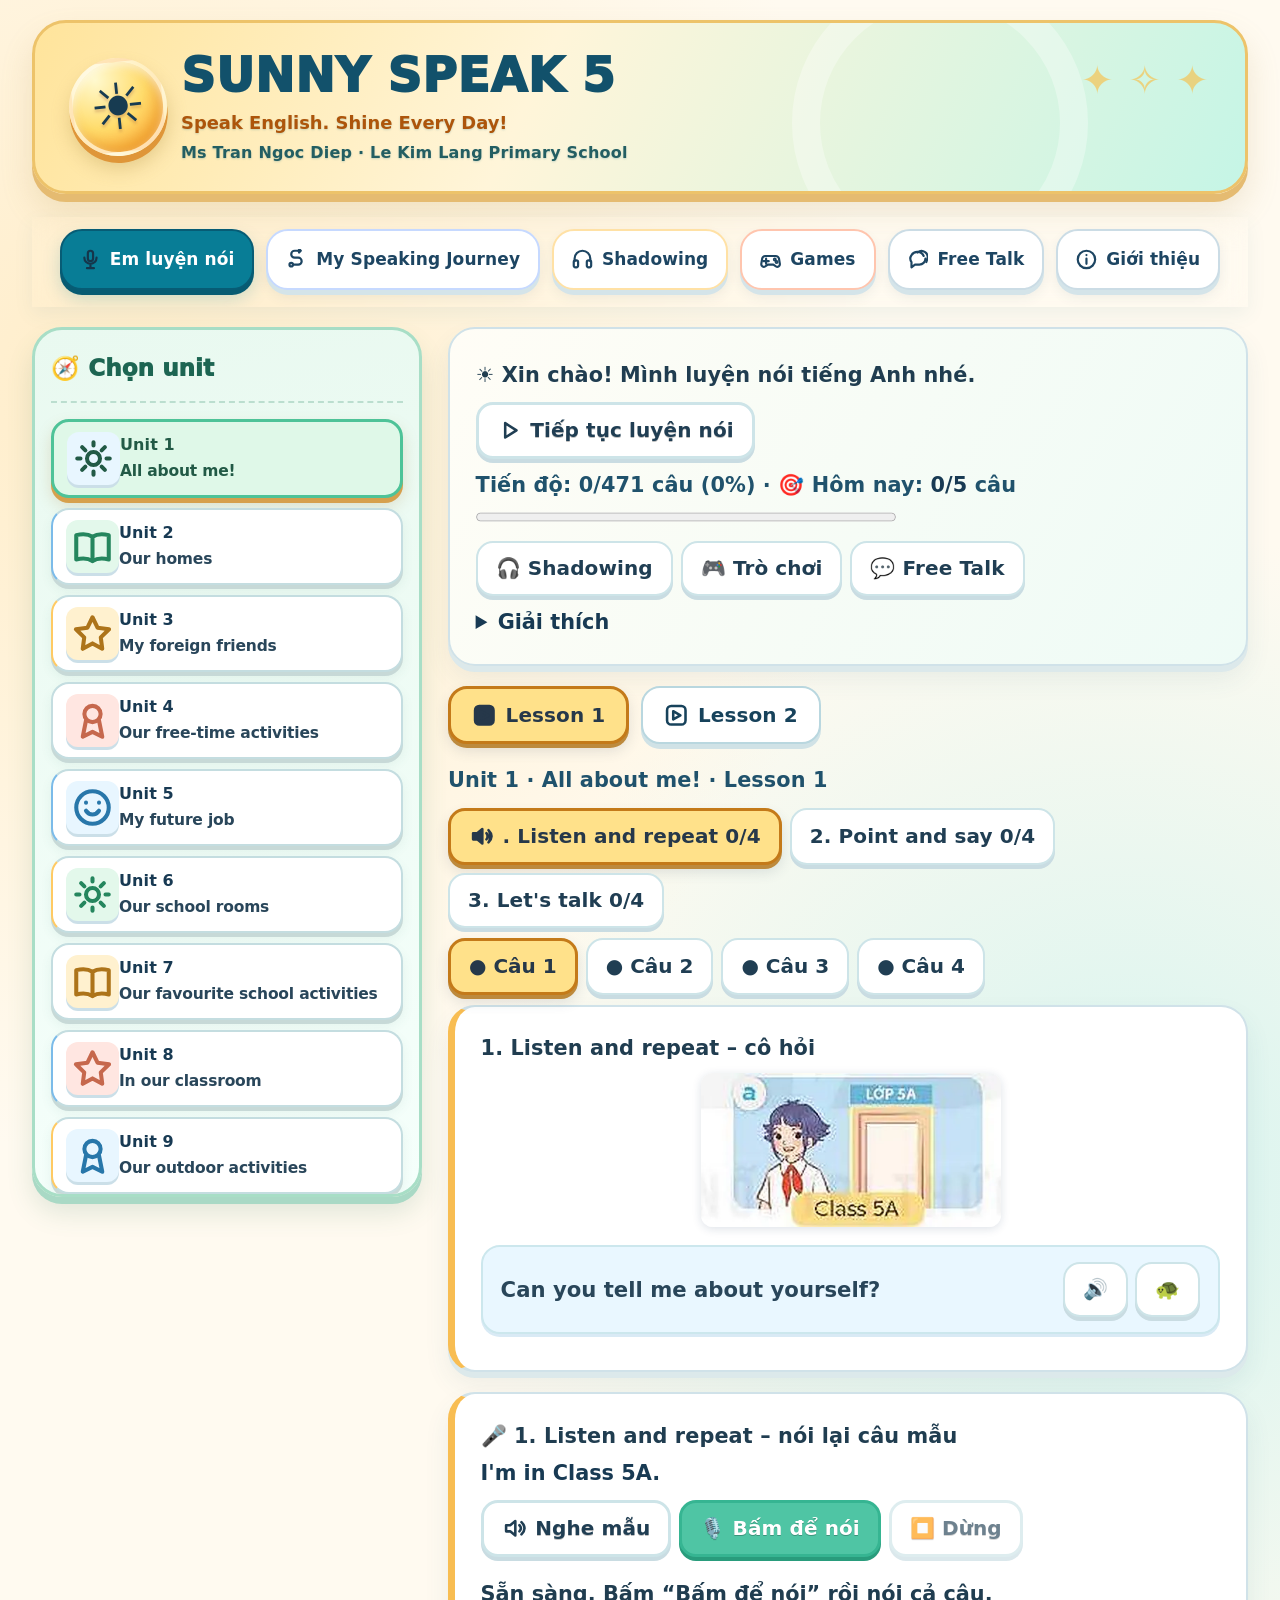
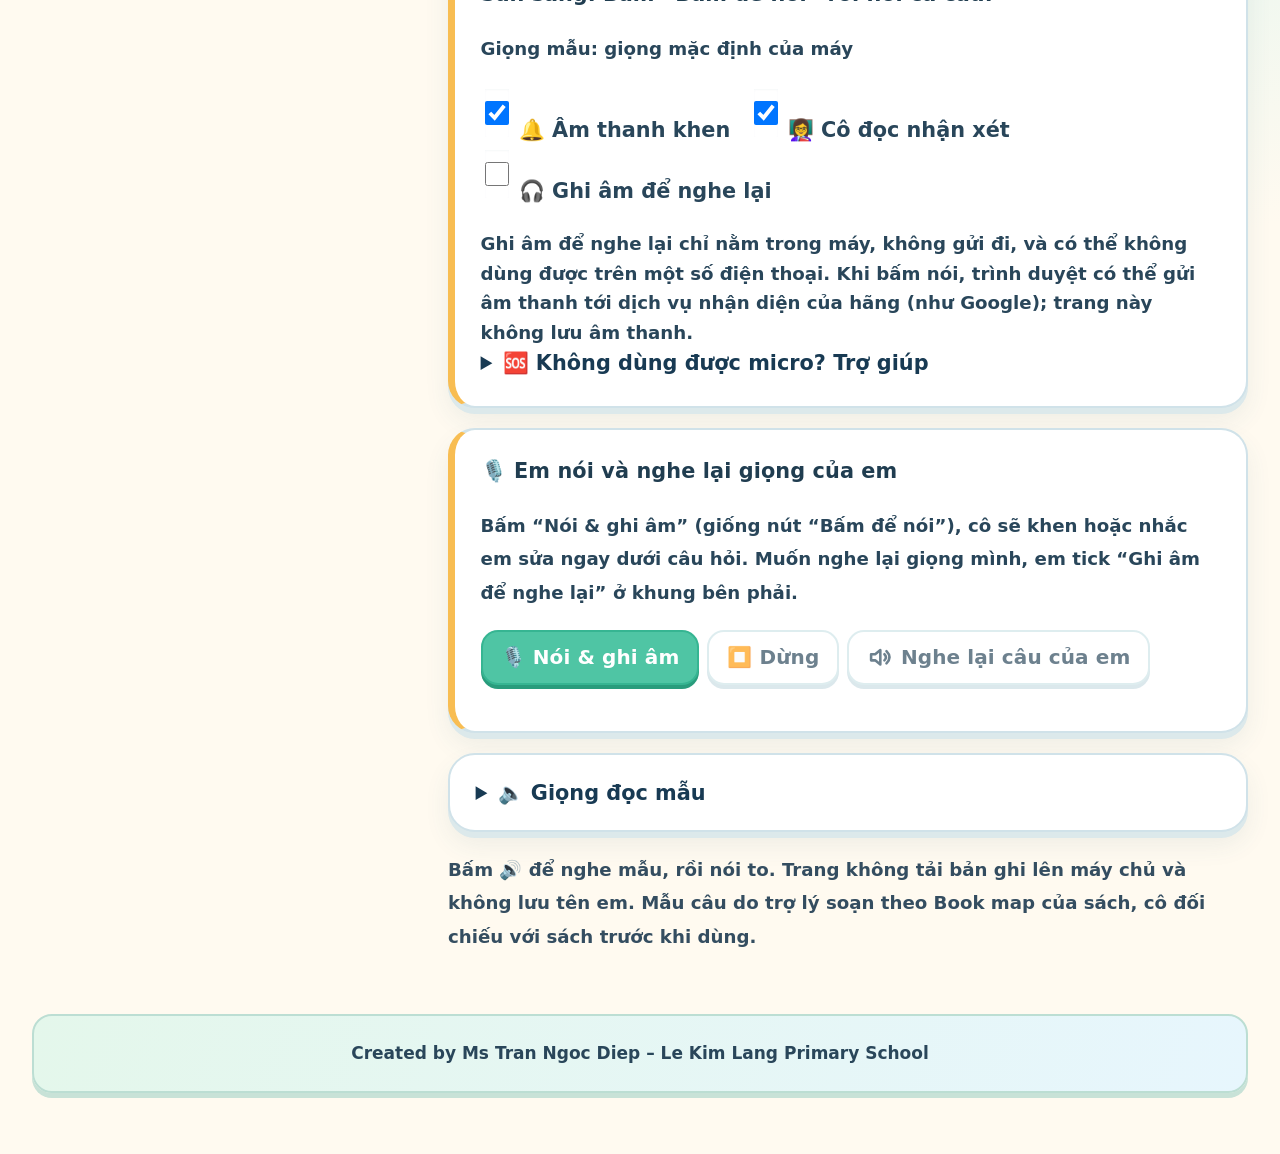
==== commit 708664ea: "Update SUNNY SPEAK 5 - Fix Journey UI" ====
--- a/index.html
+++ b/index.html
@@ -265,7 +265,110 @@
 #gam #gmn button:active{transform:translateY(2px)!important;box-shadow:0 2px 0 #032c55!important}
 @media(max-width:650px){#gam #gmn{gap:9px}#gam #gmn button{padding:11px 12px!important;font-size:15px!important}}
 </style>
-</head><body><main>
+<style id="sunny-sunshine-redesign">
+
+/* SUNNY SPEAK 5 - SUNSHINE CLASSROOM REDESIGN 2026
+   Visual only: do not alter data, logic, storage or interactions. */
+:root,:root[data-theme="dark"],:root[data-theme="light"]{
+ --bg:#fff9ee!important;--ink:#18324e!important;--card:#ffffff!important;
+ --p:#ffffff!important;--line:#d7e5ec!important;--bub:#e9f7ff!important;
+ --r:#fff0db!important;--rt:#56340d!important;--acc:#087f9c!important;
+ --ok:#11875b!important;--teal:#087f9c!important;--sun:#ffcb48!important;
+ color-scheme:light!important;
+}
+html{background:#fff9ee!important;overflow-x:hidden}
+body{background:radial-gradient(ellipse at 95% 0%,#d8f5ec 0%,transparent 35%),radial-gradient(ellipse at 5% 60%,#ffefd5 0%,transparent 38%),#fff9ee!important;color:#18324e!important;font-family:'Nunito','Trebuchet MS',system-ui,sans-serif!important;font-size:18px!important;overflow-x:hidden}
+main{max-width:1660px!important;margin:auto!important;padding:20px clamp(14px,2.5vw,44px) 35px!important;grid-template-columns:minmax(290px,340px) minmax(0,1fr)!important;gap:22px 28px!important;min-width:0}
+.hero{grid-column:1/-1!important;margin:0!important;padding:26px 34px!important;min-height:156px;border-radius:34px!important;border:3px solid #f9c956!important;background:linear-gradient(115deg,#ffedb3 0%,#fff7dc 39%,#d3f7ee 100%)!important;box-shadow:0 9px 0 #eac783,0 16px 28px #b8945030!important;color:#173b51!important;position:relative;overflow:hidden}
+.hero:after{content:'✦  ✧  ✦';position:absolute;right:36px;top:26px;font-size:40px;color:#ffb72f;opacity:.55;pointer-events:none}
+.hero h1{font-size:clamp(34px,3.7vw,58px)!important;letter-spacing:.4px!important;color:#12516b!important;text-shadow:none!important;font-weight:1000!important}
+.hero .sub{font-size:clamp(17px,1.4vw,23px)!important;font-weight:900!important;color:#ad550b!important;opacity:1!important}
+.hero .by{font-size:16px!important;font-weight:800!important;color:#235e62!important;opacity:1!important}
+.hero .mas{width:98px!important;height:98px!important;font-size:64px!important;box-shadow:inset 0 4px 8px #fff9,inset -6px -8px 13px #c86b0050,0 7px 0 #df9639,0 12px 19px #aa8a3d55!important}
+main>.bar[role=tablist]{grid-column:1/-1!important;margin:3px 0 0!important;padding:10px 6px 14px!important;position:relative!important;top:auto!important;z-index:12!important;background:transparent!important;border:0!important;gap:11px!important;overflow-x:auto!important;scrollbar-width:thin}
+main>.bar[role=tablist] button{min-height:61px!important;padding:12px 18px!important;border-radius:20px!important;background:#fff!important;border:2px solid #cbdce5!important;color:#1d4562!important;box-shadow:0 5px 0 #d4e4e9,0 7px 13px #33526815!important;font-size:17px!important;font-weight:900!important}
+main>.bar[role=tablist] button[aria-pressed=true]{background:#147f92!important;color:#fff!important;border-color:#0a596b!important;box-shadow:0 5px 0 #0a596b,0 9px 16px #12768a45!important}
+main>.bar[role=tablist] button:hover{transform:translateY(-2px)}
+#ucard{grid-column:1!important;position:sticky!important;top:14px!important;max-height:calc(100vh - 30px)!important;overflow:auto!important;margin:0!important;background:#f0fbf4!important;border:3px solid #bfe8d3!important;border-radius:30px!important;padding:20px 16px!important;box-shadow:0 7px 0 #b5d9c8,0 13px 24px #487d6730!important}
+#ucard>.who{font-size:23px!important;font-weight:1000!important;color:#1d6552!important;margin:0 0 16px!important}
+#ucard .ug{grid-template-columns:1fr!important;gap:10px!important}
+#ucard .ug button{min-height:72px!important;border-radius:18px!important;padding:10px 14px!important;background:#fff!important;color:#1d3e53!important;border:2px solid #cbdfe1!important;box-shadow:0 4px 0 #c7d9d7!important;text-align:left!important;line-height:1.32!important;font-size:15.5px!important;font-weight:800!important}
+#ucard .ug button b{font-size:16px!important;font-weight:1000!important}
+#ucard .ug button[aria-pressed=true]{background:#ffde82!important;color:#263b49!important;border:3px solid #e5a33c!important;box-shadow:0 5px 0 #d59c46,0 7px 12px #a47d3650!important}
+#stu{grid-column:2!important;min-width:0!important}
+#stu .card,#shd .card,#gam .card,#cvs .card,#abt .card,#rpt .card{background:#fff!important;border:2px solid #d7e7ed!important;border-radius:27px!important;box-shadow:0 7px 0 #e1eaf0,0 12px 23px #476d851c!important;padding:clamp(17px,2vw,27px)!important;margin:0 0 20px!important;color:#18324e!important}
+#stu .card p,#shd p,#gam p,#cvs p{color:#203d50!important}
+#stu .who,#shd .who,#gam .who,#cvs .who{font-weight:900!important;color:#20526c!important}
+#hm{margin-bottom:12px!important}
+#pane{min-width:0!important}
+#pane .card{border-left:7px solid #ffca62!important}
+#lv{display:flex!important;gap:12px!important;margin:12px 0 20px!important}
+#lv button{border-radius:19px!important;min-height:58px!important;padding:10px 21px!important;background:#fff!important;border:2px solid #b9d7df!important;color:#17425b!important;box-shadow:0 5px 0 #d0e2e6!important;font-weight:900!important}
+#lv button[aria-pressed=true],#lv button.active{background:#ffda75!important;color:#203d51!important;border:3px solid #d98e22!important;box-shadow:0 5px 0 #ce9134!important}
+button,select,input,textarea{color:#193b54!important}
+button{border-radius:17px!important;font-weight:850!important}
+button[aria-pressed=true]:not([disabled]){color:#17394e!important}
+#gam button[aria-pressed=true],#gam button.active,#gam #gmn button[aria-pressed=true],#gam #gmn button.active{background:#0e6e8c!important;color:#fff!important;border:3px solid #064d65!important;box-shadow:0 5px 0 #064b65,0 8px 14px #144d6c35!important}
+#gam button[aria-pressed=true] *,#gam button.active *{color:inherit!important}
+#cvs button[aria-pressed=true],#shd button[aria-pressed=true],#lv button[aria-pressed=true],#cvs button.active,#shd button.active{background:#ffdc7c!important;color:#17394e!important;border:3px solid #dc9c39!important;box-shadow:0 5px 0 #d09b45!important}
+#cvs button[aria-pressed=true] *,#shd button[aria-pressed=true] *,#lv button[aria-pressed=true] *{color:#17394e!important}
+#stu .bub,#stu .ln{background:#e9f7ff!important;color:#1c3b52!important;border-radius:19px!important;border:1px solid #c6e5f3!important}
+#stu .ln.r,#stu .bub.me{background:#fff2d8!important;border-color:#f5d59b!important;color:#50370e!important}
+#shd,#gam,#cvs{grid-column:2!important;min-width:0!important}
+#abt,#rpt,#nbk,#tch{grid-column:1/-1!important;min-width:0!important}
+#abt h2{color:#12516b!important}
+.ft{grid-column:1/-1!important;display:block!important;position:relative!important;clear:both!important;justify-self:stretch!important;width:100%!important;min-width:0!important;max-width:100%!important;box-sizing:border-box!important;margin:12px 0 24px!important;padding:22px 30px!important;border-radius:20px!important;background:#e4f6ee!important;color:#164c50!important;border:2px solid #c5e7d8!important;text-align:center!important;font-size:17px!important;font-weight:900!important;opacity:1!important;line-height:1.6!important;overflow-wrap:anywhere!important;white-space:normal!important;text-indent:0!important;overflow:visible!important}
+@media(max-width:1050px){main{grid-template-columns:minmax(245px,300px) minmax(0,1fr)!important;gap:17px!important}.hero h1{font-size:38px!important}}
+@media(max-width:850px){main{display:flex!important;flex-direction:column!important;padding:12px!important;gap:13px!important}.hero{width:100%!important;min-height:0!important;padding:18px!important}.hero .mas{width:70px!important;height:70px!important;font-size:45px!important}.hero:after{display:none}.hero h1{font-size:30px!important}.hero .sub{font-size:16px!important}.hero .by{font-size:13px!important}main>.bar[role=tablist]{width:100%!important}#ucard{position:static!important;width:100%!important;max-height:275px!important;overflow:auto!important}#ucard .ug{grid-template-columns:repeat(2,minmax(0,1fr))!important}#stu,#shd,#gam,#cvs,#abt,#rpt,#nbk,#tch{width:100%!important;min-width:0!important}.ft{width:100%!important;font-size:15px!important;padding:17px 10px!important}}
+@media(max-width:480px){#ucard .ug{grid-template-columns:1fr!important}.hero h1{font-size:26px!important}.hero .mas{width:58px!important;height:58px!important;font-size:38px!important}main>.bar[role=tablist] button{font-size:15px!important;min-height:52px!important}#lv button{font-size:15px!important}}
+@media(prefers-reduced-motion:reduce){*{animation:none!important;transition:none!important}}
+
+</style><style id="sunny-sunshine-plus-2026">
+/* Sunshine Classroom Plus — presentation layer only. */
+:root{--sunny-navy:#173e56;--sunny-blue:#117b99;--sunny-mint:#e3f8ef;--sunny-peach:#fff0d5;--sunny-outline:#d3e4e8}
+html{scroll-behavior:smooth}
+body{background:radial-gradient(circle at 9% 14%,#ffedc9 0,transparent 29%),radial-gradient(circle at 88% 43%,#d7f4ef 0,transparent 34%),#fffaf0!important}
+main{gap:23px 29px!important}
+.hero{background:linear-gradient(115deg,#ffe49b 0%,#fff5d9 41%,#c5f5e6 100%)!important;border-color:#edc36a!important;box-shadow:0 8px 0 #e5bb71,0 18px 32px #ae945032!important}
+.hero::before{content:'';position:absolute;right:13%;bottom:-80px;width:240px;height:240px;border:28px solid #ffffff50;border-radius:50%;pointer-events:none}
+.hero h1{letter-spacing:.6px!important;line-height:1.12!important}
+.hero .sub{margin-top:7px!important}
+.hero .mas{transform:rotate(-6deg);transition:transform .25s ease!important;position:relative;z-index:1}
+.hero:hover .mas{transform:rotate(6deg) scale(1.04)}
+main>.bar[role=tablist]{padding:12px 7px 17px!important;gap:12px!important}
+main>.bar[role=tablist] button{border-radius:22px!important;transition:transform .18s ease,background .18s ease,box-shadow .18s ease!important;white-space:nowrap}
+main>.bar[role=tablist] button[aria-pressed=true]{background:#087d96!important;color:#fff!important;border-color:#075c75!important;box-shadow:0 5px 0 #075b72,0 9px 18px #087d9635!important}
+main>.bar[role=tablist] button[aria-pressed=true] svg{color:#fff!important}
+main>.bar[role=tablist] button:focus-visible,button:focus-visible,select:focus-visible,input:focus-visible,summary:focus-visible{outline:4px solid #f6aa29!important;outline-offset:3px!important}
+#ucard{background:linear-gradient(170deg,#e9f9f0 0%,#f5fffb 100%)!important;border-color:#a8dec6!important;box-shadow:0 7px 0 #a9d9c5,0 16px 26px #3f806128!important}
+#ucard>.who{display:flex;align-items:center;gap:8px;border-bottom:2px dashed #bbdecf;padding-bottom:14px!important}
+#ucard .ug button{position:relative!important;transition:transform .18s ease,box-shadow .18s ease,background .18s ease!important;border-color:#c4dde0!important;box-shadow:0 4px 0 #c7d9d7,0 6px 12px #3b777215!important}
+#ucard .ug button:hover{transform:translateY(-2px);background:#f3fbff!important;border-color:#8abec9!important}
+#ucard .ug button[aria-pressed=true]{background:linear-gradient(115deg,#ffe9a7,#fff4d2)!important;border-color:#dca046!important;box-shadow:0 5px 0 #d6a04d,0 8px 16px #a47d3638!important;transform:none}
+#ucard .ug button:active{transform:translateY(2px)}
+#stu .card,#shd .card,#gam .card,#cvs .card,#abt .card,#rpt .card,#jny .card{border-color:#d0e2e9!important;box-shadow:0 6px 0 #dce9eb,0 13px 26px #335c7415!important}
+#stu .card:hover,#shd .card:hover,#gam .card:hover,#cvs .card:hover{border-color:#b3d8de!important}
+#pane .card{border-left:7px solid #f8bd52!important}
+#hm .card{background:linear-gradient(120deg,#fffdf6,#eefbf6)!important}
+#lv{flex-wrap:wrap!important}
+#lv button{transition:transform .16s ease,box-shadow .16s ease!important}
+#lv button:hover{transform:translateY(-2px)}
+#lv button[aria-pressed=true],#lv button.active{background:#ffdf88!important;color:#17394e!important;border-color:#d28f2c!important}
+#cvs button[aria-pressed=true],#shd button[aria-pressed=true],#cvs button.active,#shd button.active{background:#ffe4a0!important;color:#163b52!important;border-color:#d28c2e!important}
+#gam button[aria-pressed=true],#gam button.active{background:#0b7794!important;color:white!important;border-color:#07526b!important}
+#cvs button[aria-pressed=true] *,#shd button[aria-pressed=true] *,#lv button[aria-pressed=true] *{color:#163b52!important}
+#gam button[aria-pressed=true] *,#gam button.active *{color:white!important}
+#stu .bub,#stu .ln{border:2px solid #cce7ed!important}
+button:not([disabled]){transition:transform .16s ease,box-shadow .16s ease!important}
+button:not([disabled]):active{transform:translateY(2px)}
+button[disabled]{opacity:.6!important;cursor:not-allowed!important}
+input,textarea,select{background:#fff!important;border:2px solid #b8d5df!important;border-radius:13px!important;min-height:42px}
+.ft{display:block!important;grid-column:1/-1!important;width:100%!important;max-width:100%!important;min-width:0!important;position:relative!important;left:auto!important;right:auto!important;transform:none!important;text-indent:0!important;margin:20px 0 26px!important;padding:24px 28px!important;text-align:center!important;white-space:normal!important;overflow-wrap:break-word!important;line-height:1.6!important;background:linear-gradient(110deg,#e4f7eb,#e7f6fd)!important;border:2px solid #bcded3!important;box-shadow:0 5px 0 #c8e2d7!important;color:#17465b!important}
+@media(min-width:1400px){main{grid-template-columns:minmax(315px,355px) minmax(0,1fr)!important}#ucard .ug button{min-height:76px!important}}
+@media(max-width:850px){main{gap:14px!important}.hero{border-radius:26px!important}.hero::before{width:120px;height:120px;right:0;bottom:-45px;border-width:14px}#ucard{max-height:290px!important}.ft{margin:14px 0 24px!important;padding:18px!important}}
+@media(max-width:480px){body{font-size:16px!important}.hero h1{font-size:28px!important}.hero .sub{font-size:15px!important}main>.bar[role=tablist] button{font-size:15px!important;padding:10px 13px!important;min-height:50px!important}#ucard .ug{grid-template-columns:1fr!important}#ucard .ug button{min-height:60px!important}.ft{font-size:14px!important}}
+@media(prefers-reduced-motion:reduce){html{scroll-behavior:auto!important}button,.hero .mas{transition:none!important;transform:none!important}}
+</style></head><body><main>
 <header class="hero"><div class="mas" aria-hidden="true">☀️</div><div><h1>SUNNY SPEAK 5</h1><p class="sub">Speak English. Shine Every Day!</p><p class="by">Ms Tran Ngoc Diep · Le Kim Lang Primary School</p></div></header>
 <div class="bar" role="tablist"><button id="t1" aria-pressed="true">🗣️ Em luyện nói</button><button id="t6" aria-pressed="false">🎧 Shadowing</button><button id="t7" aria-pressed="false">🎮 Games</button><button id="t8" aria-pressed="false">💬 Free Talk</button><button id="t5" aria-pressed="false" hidden style="display:none">📒 Sổ lỗi</button><button id="t4" aria-pressed="false" hidden style="display:none">📊 Báo cáo</button><button id="t3" aria-pressed="false">ℹ️ Giới thiệu</button><button id="t2" aria-pressed="false" hidden>📝 Cô ghi lỗi</button></div>
 <div class="card" id="ucard" style="background:var(--p)"><p class="who">🧭 Chọn unit</p><div id="ug" class="ug"></div></div>
@@ -1707,4 +1810,68 @@
  #pane button[aria-pressed="true"],#stu button[aria-pressed="true"],#shd button[aria-pressed="true"],#cvs button[aria-pressed="true"]{transition:background-color .18s,color .18s,box-shadow .18s}
 }
 </style>
+
+<style id="sunny-about-typography-final">
+/* Only the About section: clean, consistent classroom-friendly typography. */
+#abt, #abt .card {font-family:"Nunito","Quicksand",system-ui,-apple-system,"Segoe UI",Arial,sans-serif!important; color:#23384a!important;}
+#abt .card {font-size:19px!important;line-height:1.68!important;letter-spacing:0!important;}
+#abt .card p, #abt .card li, #abt .card div:not(.sunny-icon) {font-weight:500!important;color:#23384a!important;text-shadow:none!important;-webkit-text-stroke:0!important;}
+#abt .card h2 {font-size:clamp(24px,2.2vw,32px)!important;line-height:1.32!important;font-weight:750!important;letter-spacing:-.35px!important;color:#173e56!important;text-shadow:none!important;-webkit-text-stroke:0!important;}
+#abt .card h3,#abt .card h4,#abt .card .who {font-weight:750!important;color:#176b64!important;text-shadow:none!important;-webkit-text-stroke:0!important;}
+#abt .card b,#abt .card strong {font-weight:750!important;color:#173e56!important;text-shadow:none!important;-webkit-text-stroke:0!important;}
+#abt .card em,#abt .card i {font-weight:500!important;}
+#abt .card li {margin-bottom:8px!important;}
+#abt .card p {margin-top:10px!important;margin-bottom:12px!important;}
+@media(max-width:700px){#abt .card{font-size:17px!important;line-height:1.6!important}#abt .card h2{font-size:24px!important}}
+</style>
+
+<style id="sunny-journey-readable-v2">
+/* My Speaking Journey: restore horizontal words and readable progress cards. */
+#jny .jm {
+ display:grid!important;
+ grid-template-columns:repeat(3,minmax(0,1fr))!important;
+ gap:16px!important;
+ align-items:stretch!important;
+}
+#jny .jm > button {
+ display:block!important; box-sizing:border-box!important;
+ width:100%!important; min-width:0!important; max-width:none!important;
+ min-height:146px!important; padding:18px 18px 16px!important;
+ text-align:left!important; vertical-align:top!important;
+ white-space:normal!important; word-break:normal!important;
+ overflow-wrap:break-word!important; hyphens:none!important;
+ writing-mode:horizontal-tb!important; text-orientation:mixed!important;
+ font-family:'Nunito','Quicksand',system-ui,sans-serif!important;
+ font-size:17px!important; font-weight:700!important;
+ line-height:1.45!important; letter-spacing:0!important;
+ color:#1c3348!important; background:#fffefb!important;
+ border:2px solid #b5d2cf!important; border-radius:20px!important;
+ box-shadow:0 4px 0 #d8e6e0,0 8px 18px #264f5b14!important;
+ text-shadow:none!important;
+}
+#jny .jm > button b {
+ display:block!important; margin:0 0 7px!important;
+ font-size:19px!important; font-weight:900!important;
+ color:#153e52!important; white-space:normal!important;
+ word-break:normal!important; letter-spacing:0!important;
+}
+#jny .jm > button progress {
+ display:block!important; width:100%!important; max-width:100%!important;
+ height:12px!important; margin:12px 0 6px!important;
+ accent-color:#1d9f87;
+}
+#jny .jm > button small {
+ display:block!important; font-size:15px!important; font-weight:800!important;
+ color:#345267!important; text-align:right!important;
+}
+#jny .jm > button.cur {
+ background:#e7f7f1!important; border:3px solid #138d78!important;
+ box-shadow:0 4px 0 #71c9b6,0 8px 18px #12715d22!important;
+}
+#jny .jm > button.full {background:#e8f9e9!important;border-color:#42a875!important;}
+#jny .jm > button:hover {transform:translateY(-2px);filter:brightness(1.015);}
+#jny .jm > button:focus-visible {outline:4px solid #ffad33!important;outline-offset:3px!important;}
+@media(max-width:1050px){#jny .jm{grid-template-columns:repeat(2,minmax(0,1fr))!important;}}
+@media(max-width:640px){#jny .jm{grid-template-columns:minmax(0,1fr)!important;gap:12px!important;}#jny .jm>button{min-height:125px!important;padding:15px!important;}}
+</style>
 </body></html>
